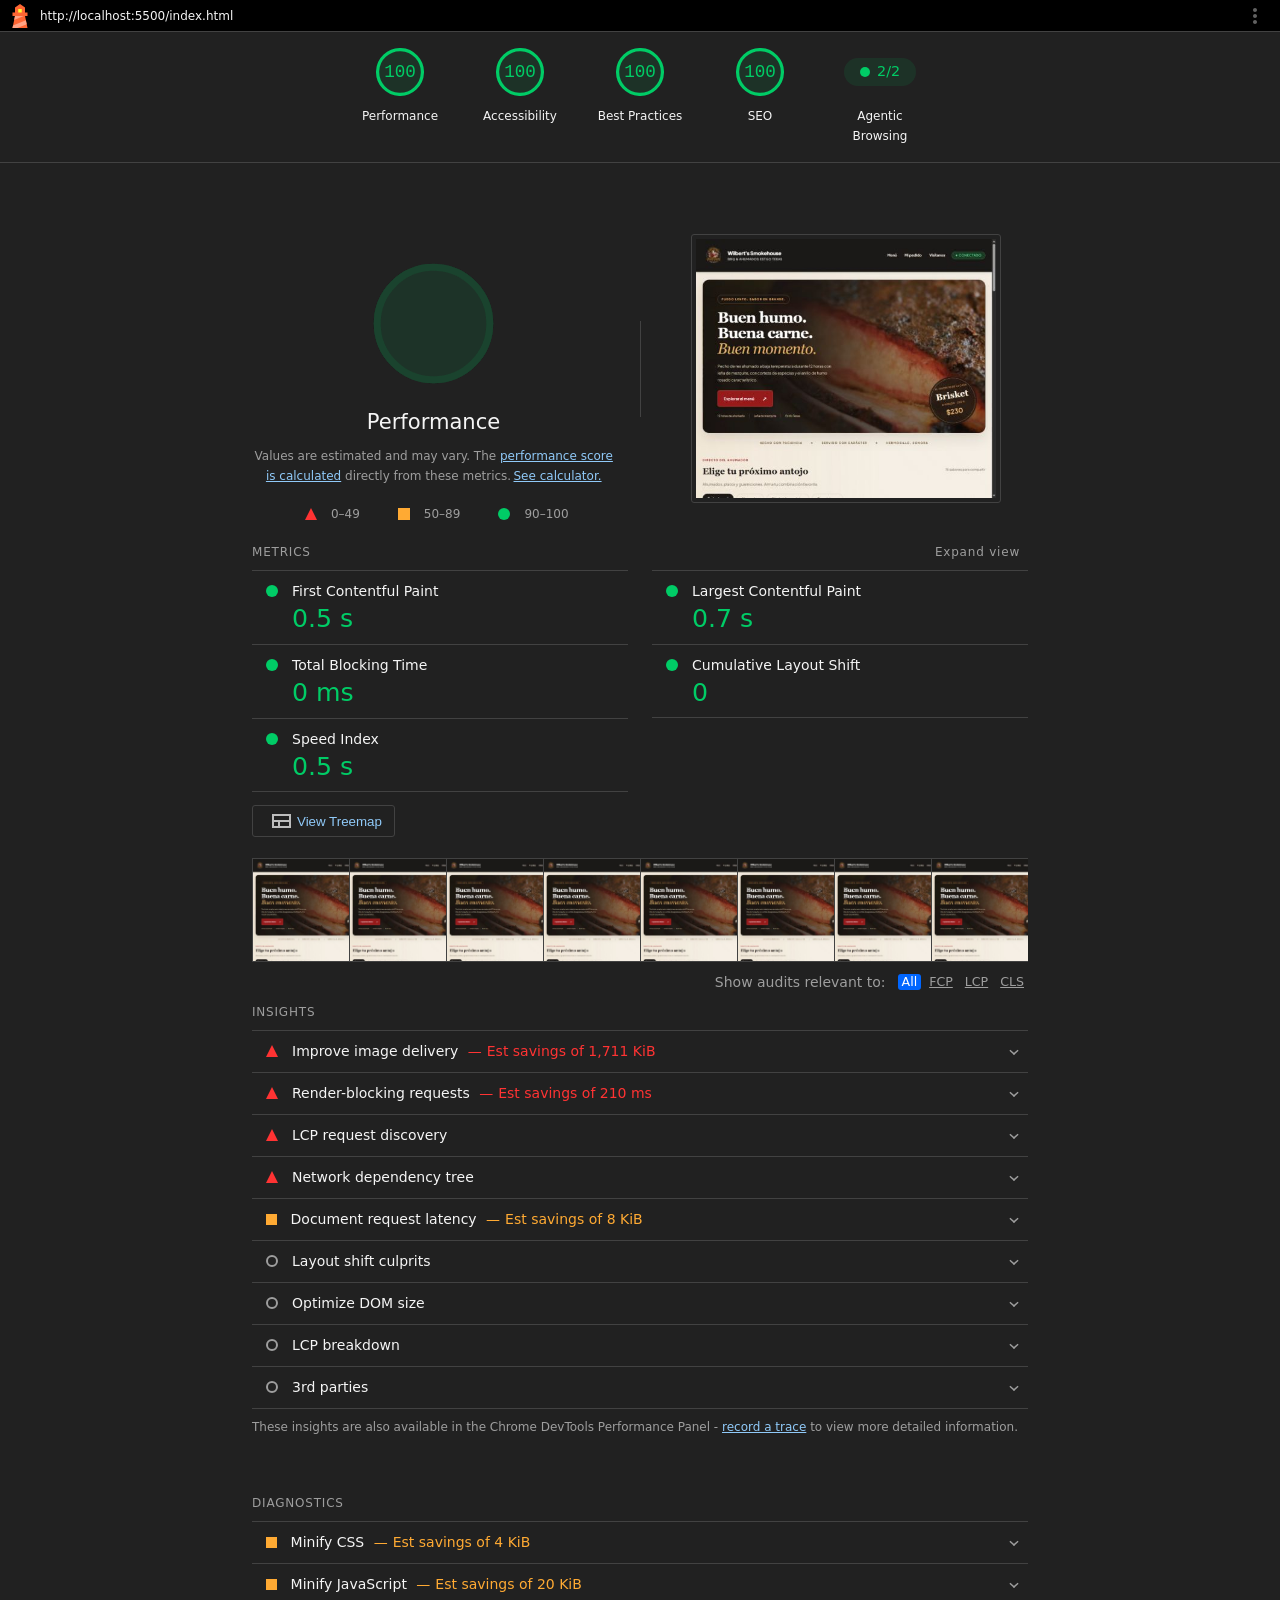
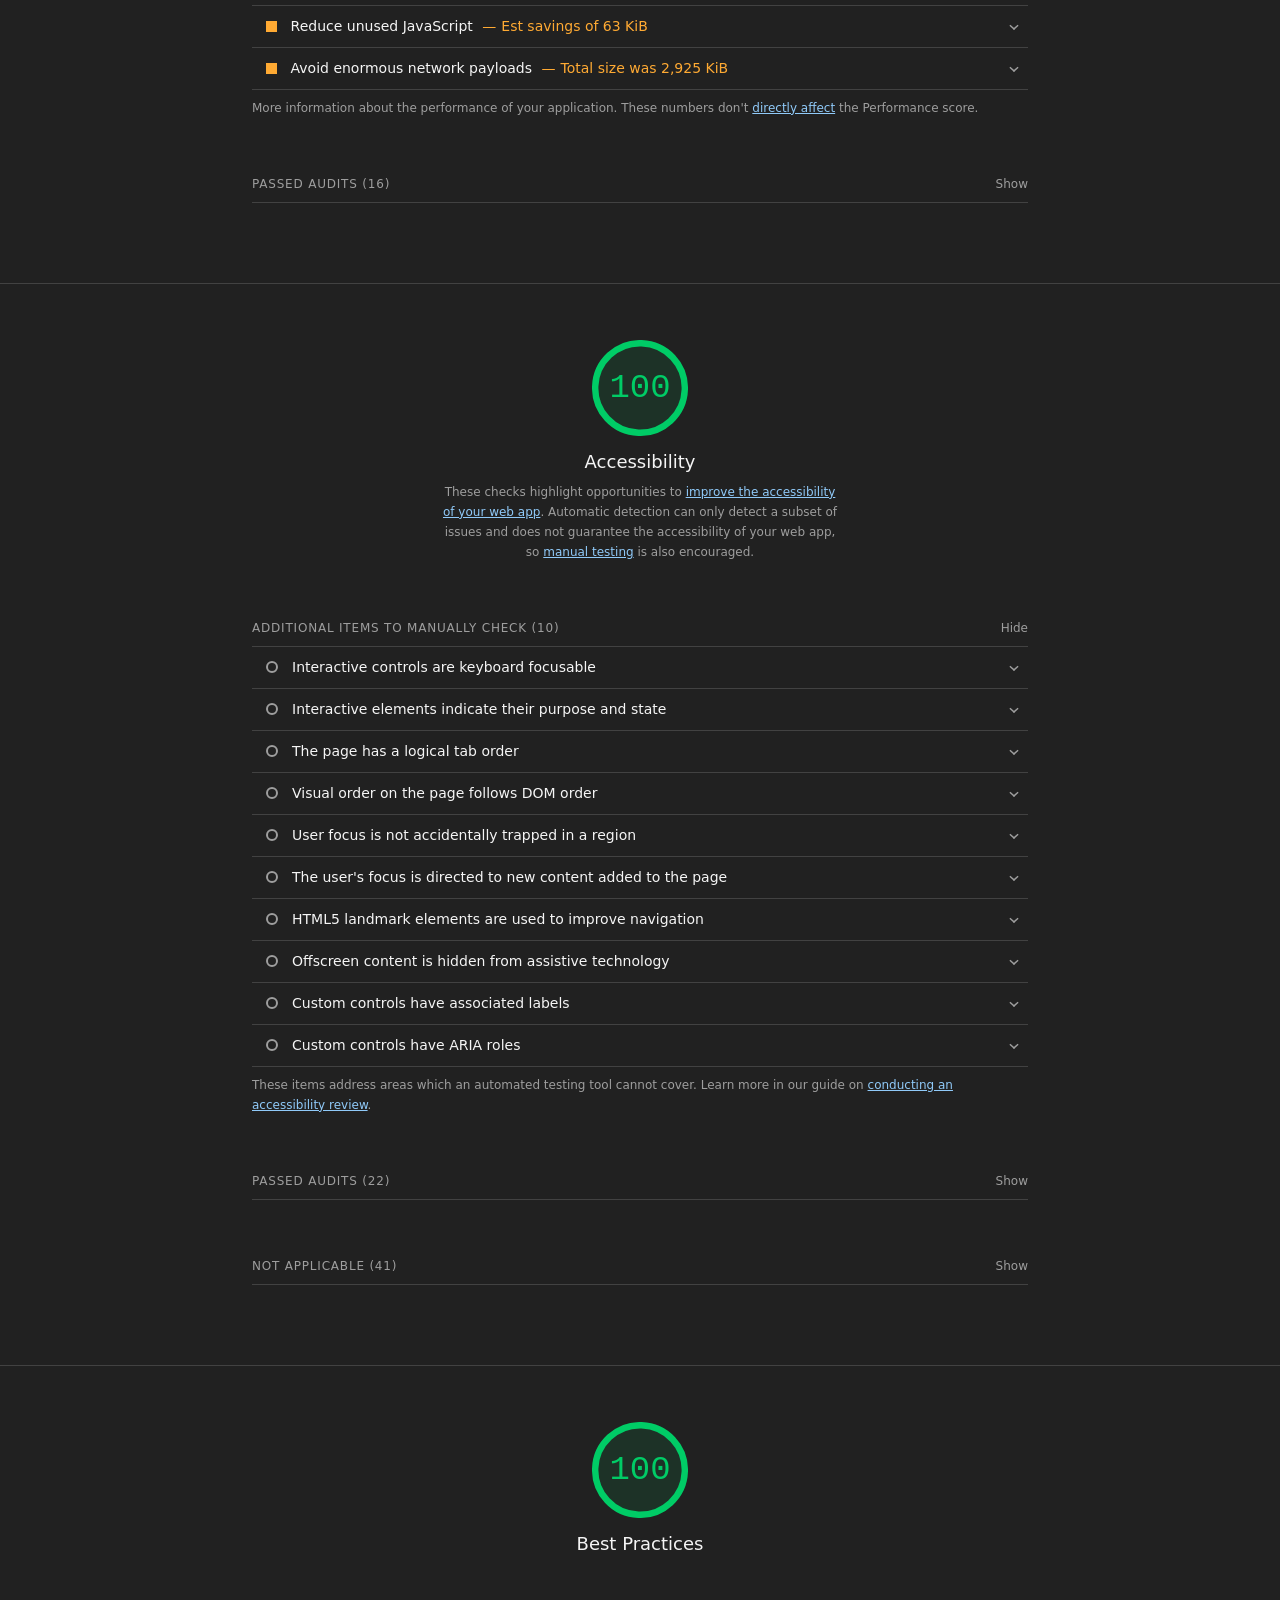
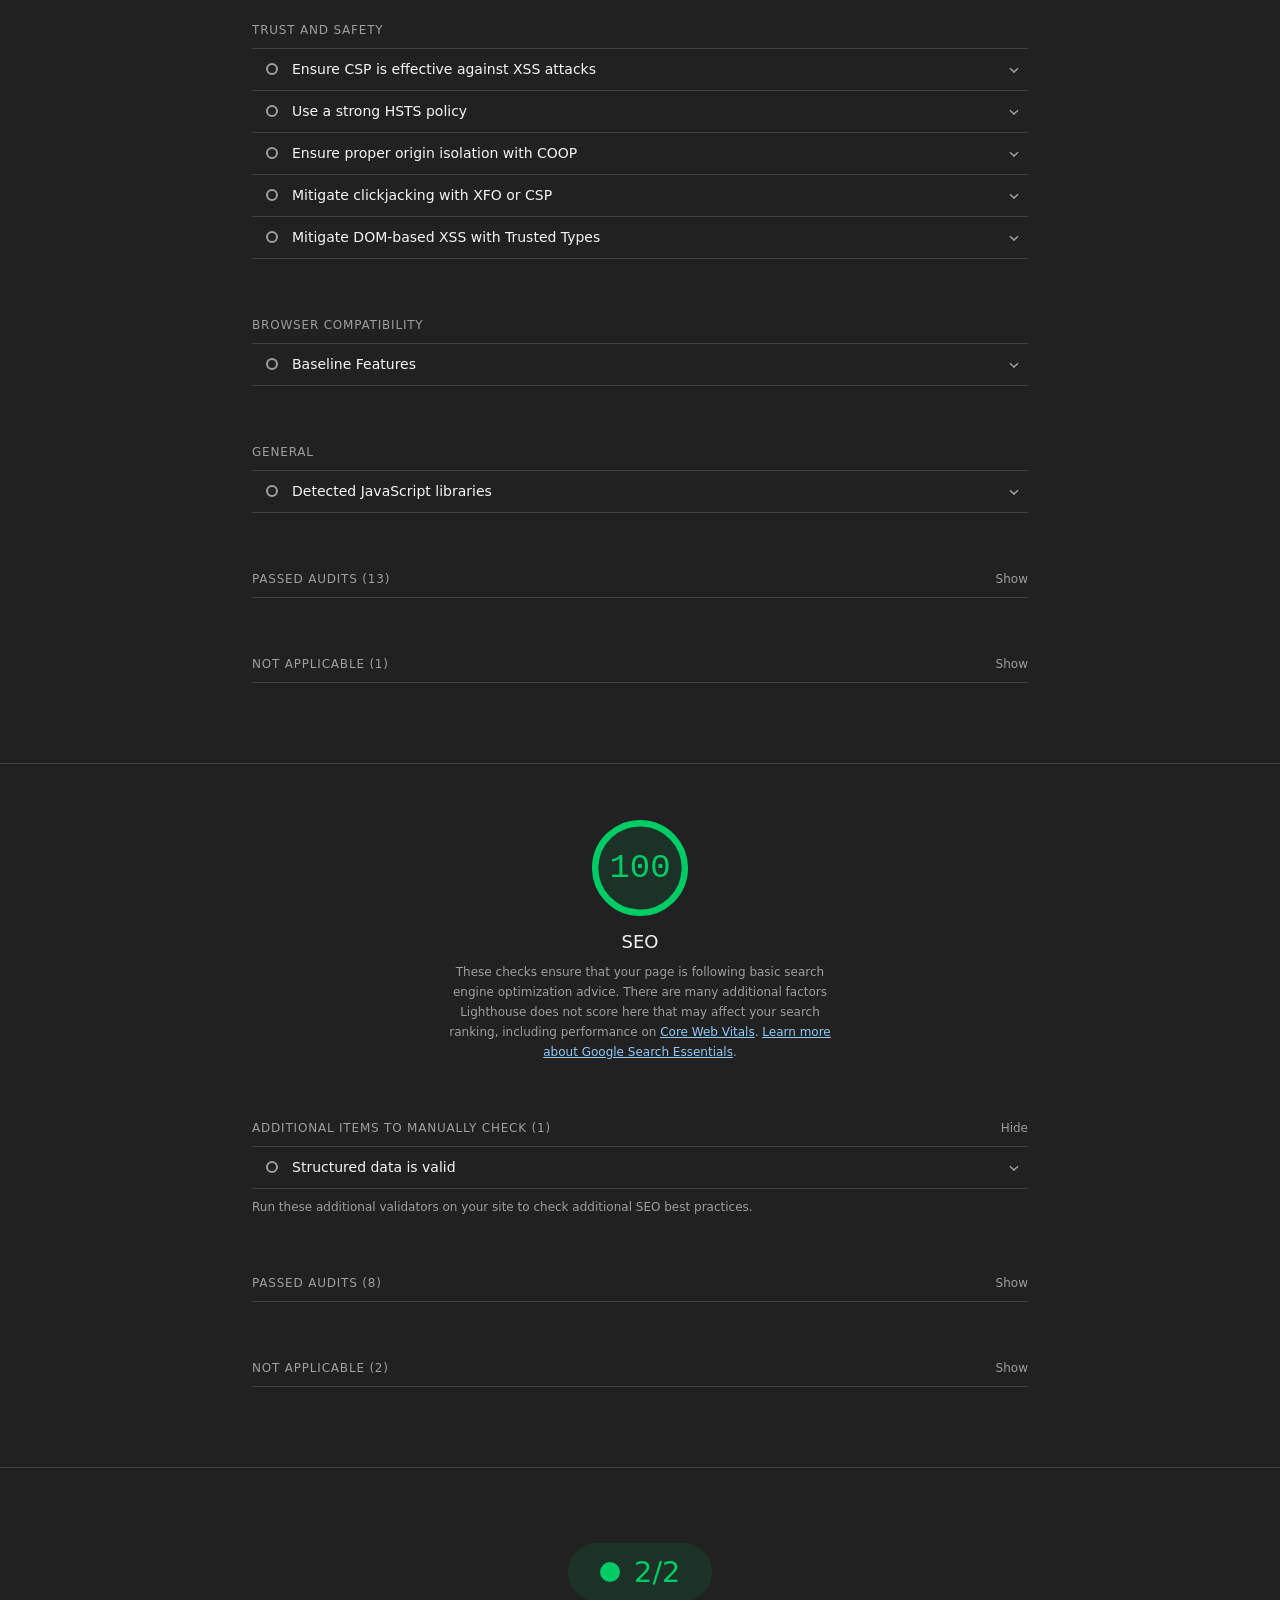
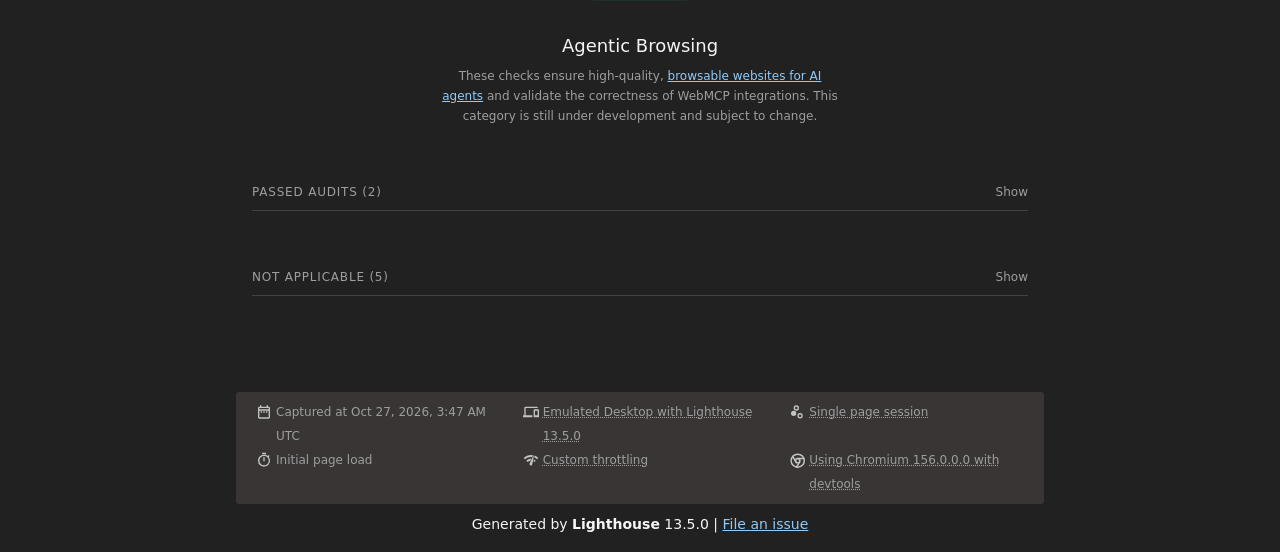
==== docs/lighthouse-escritorio.html @ 5c161b7d "Avance 4: Ajuste de ubicación de la sucursal y añadi reportes Lighthouse de escritorio y móvil - RUB" ====
<!--
@license
Copyright 2018 Google LLC
SPDX-License-Identifier: Apache-2.0
-->
<!doctype html>
<html lang="en">
<head>
  <meta charset="utf-8">
  <meta name="viewport" content="width=device-width, initial-scale=1, minimum-scale=1">
  <link rel="icon" href='data:image/svg+xml;utf8,<svg fill="none" xmlns="http://www.w3.org/2000/svg" viewBox="0 0 48 48"><path d="m14 7 10-7 10 7v10h5v7h-5l5 24H9l5-24H9v-7h5V7Z" fill="%23F63"/><path d="M31.561 24H14l-1.689 8.105L31.561 24ZM18.983 48H9l1.022-4.907L35.723 32.27l1.663 7.98L18.983 48Z" fill="%23FFA385"/><path fill="%23FF3" d="M20.5 10h7v7h-7z"/></svg>'>
  <title>Lighthouse Report</title>
  <style>body {margin: 0}</style>
</head>
<body>
  <noscript>Lighthouse report requires JavaScript. Please enable.</noscript>

  <div id="lh-log"></div>

  <script>window.__LIGHTHOUSE_JSON__ = {"lighthouseVersion":"13.5.0","requestedUrl":"http://localhost:5500/index.html","mainDocumentUrl":"http://localhost:5500/index.html","finalDisplayedUrl":"http://localhost:5500/index.html","finalUrl":"http://localhost:5500/index.html","fetchTime":"2026-10-27T03:47:46.598Z","gatherMode":"navigation","runWarnings":[],"userAgent":"Mozilla/5.0 (Windows NT 10.0; Win64; x64) AppleWebKit/537.36 (KHTML, like Gecko) Chrome/156.0.0.0 Safari/537.36 Edg/156.0.0.0","environment":{"networkUserAgent":"Mozilla/5.0 (Macintosh; Intel Mac OS X 10_15_7) AppleWebKit/537.36 (KHTML, like Gecko) Chrome/156.0.0.0 Safari/537.36","hostUserAgent":"Mozilla/5.0 (Windows NT 10.0; Win64; x64) AppleWebKit/537.36 (KHTML, like Gecko) Chrome/156.0.0.0 Safari/537.36 Edg/156.0.0.0","benchmarkIndex":2258,"credits":{"axe-core":"4.13.0"}},"audits":{"is-on-https":{"id":"is-on-https","title":"Uses HTTPS","description":"All sites should be protected with HTTPS, even ones that don't handle sensitive data. This includes avoiding [mixed content](https://developers.google.com/web/fundamentals/security/prevent-mixed-content/what-is-mixed-content), where some resources are loaded over HTTP despite the initial request being served over HTTPS. HTTPS prevents intruders from tampering with or passively listening in on the communications between your app and your users, and is a prerequisite for HTTP/2 and many new web platform APIs. [Learn more about HTTPS](https://developer.chrome.com/docs/lighthouse/pwa/is-on-https/).","score":1,"scoreDisplayMode":"binary","details":{"type":"table","headings":[{"key":"url","valueType":"url","label":"Insecure URL"},{"key":"resolution","valueType":"text","label":"Request Resolution"}],"items":[]}},"redirects-http":{"id":"redirects-http","title":"Redirects HTTP traffic to HTTPS","description":"Make sure that you redirect all HTTP traffic to HTTPS in order to enable secure web features for all your users. [Learn more](https://developer.chrome.com/docs/lighthouse/pwa/redirects-http/).","score":null,"scoreDisplayMode":"notApplicable"},"first-contentful-paint":{"id":"first-contentful-paint","title":"First Contentful Paint","description":"First Contentful Paint marks the time at which the first text or image is painted. [Learn more about the First Contentful Paint metric](https://developer.chrome.com/docs/lighthouse/performance/first-contentful-paint/).","score":1,"scoreDisplayMode":"numeric","numericValue":475.81520000000006,"numericUnit":"millisecond","displayValue":"0.5 s","scoringOptions":{"p10":934,"median":1600}},"largest-contentful-paint":{"id":"largest-contentful-paint","title":"Largest Contentful Paint","description":"Largest Contentful Paint marks the time at which the largest text or image is painted. [Learn more about the Largest Contentful Paint metric](https://developer.chrome.com/docs/lighthouse/performance/lighthouse-largest-contentful-paint/)","score":0.98,"scoreDisplayMode":"numeric","numericValue":743.514,"numericUnit":"millisecond","displayValue":"0.7 s","scoringOptions":{"p10":1200,"median":2400}},"speed-index":{"id":"speed-index","title":"Speed Index","description":"Speed Index shows how quickly the contents of a page are visibly populated. [Learn more about the Speed Index metric](https://developer.chrome.com/docs/lighthouse/performance/speed-index/).","score":1,"scoreDisplayMode":"numeric","numericValue":475.81520000000006,"numericUnit":"millisecond","displayValue":"0.5 s","scoringOptions":{"p10":1311,"median":2300}},"screenshot-thumbnails":{"id":"screenshot-thumbnails","title":"Screenshot Thumbnails","description":"This is what the load of your site looked like.","score":1,"scoreDisplayMode":"informative","details":{"type":"filmstrip","scale":3000,"items":[{"timing":375,"timestamp":763097796264,"data":"[data-uri]"},{"timing":750,"timestamp":763098171264,"data":"[data-uri]"},{"timing":1125,"timestamp":763098546264,"data":"[data-uri]"},{"timing":1500,"timestamp":763098921264,"data":"[data-uri]"},{"timing":1875,"timestamp":763099296264,"data":"[data-uri]"},{"timing":2250,"timestamp":763099671264,"data":"[data-uri]"},{"timing":2625,"timestamp":763100046264,"data":"[data-uri]"},{"timing":3000,"timestamp":763100421264,"data":"[data-uri]"}]}},"final-screenshot":{"id":"final-screenshot","title":"Final Screenshot","description":"The last screenshot captured of the pageload.","score":1,"scoreDisplayMode":"informative","details":{"type":"screenshot","timing":370,"timestamp":763097791622,"data":"[data-uri]"}},"total-blocking-time":{"id":"total-blocking-time","title":"Total Blocking Time","description":"Sum of all time periods between FCP and Time to Interactive, when task length exceeded 50ms, expressed in milliseconds. [Learn more about the Total Blocking Time metric](https://developer.chrome.com/docs/lighthouse/performance/lighthouse-total-blocking-time/).","score":1,"scoreDisplayMode":"numeric","numericValue":0,"numericUnit":"millisecond","displayValue":"0 ms","scoringOptions":{"p10":150,"median":350}},"max-potential-fid":{"id":"max-potential-fid","title":"Max Potential First Input Delay","description":"The maximum potential First Input Delay that your users could experience is the duration of the longest task. [Learn more about the Maximum Potential First Input Delay metric](https://developer.chrome.com/docs/lighthouse/performance/lighthouse-max-potential-fid/).","score":1,"scoreDisplayMode":"numeric","numericValue":16,"numericUnit":"millisecond","displayValue":"20 ms"},"cumulative-layout-shift":{"id":"cumulative-layout-shift","title":"Cumulative Layout Shift","description":"Cumulative Layout Shift measures the movement of visible elements within the viewport. [Learn more about the Cumulative Layout Shift metric](https://web.dev/articles/cls).","score":1,"scoreDisplayMode":"numeric","numericValue":0.0003156552996466965,"numericUnit":"unitless","displayValue":"0","scoringOptions":{"p10":0.1,"median":0.25},"details":{"type":"debugdata","items":[{"cumulativeLayoutShiftMainFrame":0.0003156552996466965,"newEngineResult":{"cumulativeLayoutShift":0.0003156552996466965,"cumulativeLayoutShiftMainFrame":0.0003156552996466965},"newEngineResultDiffered":false}]}},"errors-in-console":{"id":"errors-in-console","title":"No browser errors logged to the console","description":"Errors logged to the console indicate unresolved problems. They can come from network request failures and other browser concerns. [Learn more about this errors in console diagnostic audit](https://developer.chrome.com/docs/lighthouse/best-practices/errors-in-console/)","score":1,"scoreDisplayMode":"binary","details":{"type":"table","headings":[{"key":"sourceLocation","valueType":"source-location","label":"Source"},{"key":"description","valueType":"code","label":"Description"}],"items":[]}},"server-response-time":{"id":"server-response-time","title":"Initial server response time was short","description":"Keep the server response time for the main document short because all other requests depend on it. [Learn more about the Time to First Byte metric](https://developer.chrome.com/docs/lighthouse/performance/time-to-first-byte/).","score":1,"scoreDisplayMode":"metricSavings","numericValue":2,"numericUnit":"millisecond","displayValue":"Root document took 0 ms","metricSavings":{"FCP":0,"LCP":0},"details":{"type":"opportunity","headings":[{"key":"url","valueType":"url","label":"URL"},{"key":"responseTime","valueType":"timespanMs","label":"Time Spent"}],"items":[{"url":"http://localhost:5500/index.html","responseTime":2}],"overallSavingsMs":0},"guidanceLevel":1},"interactive":{"id":"interactive","title":"Time to Interactive","description":"Time to Interactive is the amount of time it takes for the page to become fully interactive. [Learn more about the Time to Interactive metric](https://developer.chrome.com/docs/lighthouse/performance/interactive/).","score":1,"scoreDisplayMode":"numeric","numericValue":743.514,"numericUnit":"millisecond","displayValue":"0.7 s"},"user-timings":{"id":"user-timings","title":"User Timing marks and measures","description":"Consider instrumenting your app with the User Timing API to measure your app's real-world performance during key user experiences. [Learn more about User Timing marks](https://developer.chrome.com/docs/lighthouse/performance/user-timings/).","score":null,"scoreDisplayMode":"notApplicable","details":{"type":"table","headings":[{"key":"name","valueType":"text","label":"Name"},{"key":"timingType","valueType":"text","label":"Type"},{"key":"startTime","valueType":"ms","granularity":0.01,"label":"Start Time"},{"key":"duration","valueType":"ms","granularity":0.01,"label":"Duration"}],"items":[]},"guidanceLevel":2},"redirects":{"id":"redirects","title":"Avoid multiple page redirects","description":"Redirects introduce additional delays before the page can be loaded. [Learn how to avoid page redirects](https://developer.chrome.com/docs/lighthouse/performance/redirects/).","score":1,"scoreDisplayMode":"metricSavings","numericValue":0,"numericUnit":"millisecond","displayValue":"","metricSavings":{"LCP":0,"FCP":0},"details":{"type":"opportunity","headings":[],"items":[],"overallSavingsMs":0},"guidanceLevel":2},"image-aspect-ratio":{"id":"image-aspect-ratio","title":"Displays images with correct aspect ratio","description":"Image display dimensions should match natural aspect ratio. [Learn more about image aspect ratio](https://developer.chrome.com/docs/lighthouse/best-practices/image-aspect-ratio/).","score":1,"scoreDisplayMode":"binary","details":{"type":"table","headings":[{"key":"node","valueType":"node","label":""},{"key":"url","valueType":"url","label":"URL"},{"key":"displayedAspectRatio","valueType":"text","label":"Aspect Ratio (Displayed)"},{"key":"actualAspectRatio","valueType":"text","label":"Aspect Ratio (Actual)"}],"items":[]}},"image-size-responsive":{"id":"image-size-responsive","title":"Serves images with appropriate resolution","description":"Image natural dimensions should be proportional to the display size and the pixel ratio to maximize image clarity. [Learn how to provide responsive images](https://web.dev/articles/serve-responsive-images).","score":1,"scoreDisplayMode":"binary","details":{"type":"table","headings":[{"key":"node","valueType":"node","label":""},{"key":"url","valueType":"url","label":"URL"},{"key":"displayedSize","valueType":"text","label":"Displayed size"},{"key":"actualSize","valueType":"text","label":"Actual size"},{"key":"expectedSize","valueType":"text","label":"Expected size"}],"items":[]}},"deprecations":{"id":"deprecations","title":"Avoids deprecated APIs","description":"Deprecated APIs will eventually be removed from the browser. [Learn more about deprecated APIs](https://developer.chrome.com/docs/lighthouse/best-practices/deprecations/).","score":1,"scoreDisplayMode":"binary","details":{"type":"table","headings":[{"key":"value","valueType":"text","label":"Deprecation / Warning"},{"key":"source","valueType":"source-location","label":"Source"}],"items":[]}},"third-party-cookies":{"id":"third-party-cookies","title":"Avoids third-party cookies","description":"Third-party cookies may be blocked in some contexts. [Learn more about preparing for third-party cookie restrictions](https://privacysandbox.google.com/cookies/prepare/overview).","score":1,"scoreDisplayMode":"binary","details":{"type":"table","headings":[{"key":"name","valueType":"text","label":"Name"},{"key":"url","valueType":"url","label":"URL"}],"items":[]}},"mainthread-work-breakdown":{"id":"mainthread-work-breakdown","title":"Minimizes main-thread work","description":"Consider reducing the time spent parsing, compiling and executing JS. You may find delivering smaller JS payloads helps with this. [Learn how to minimize main-thread work](https://developer.chrome.com/docs/lighthouse/performance/mainthread-work-breakdown/)","score":1,"scoreDisplayMode":"metricSavings","numericValue":382.06800000000004,"numericUnit":"millisecond","displayValue":"0.4 s","metricSavings":{"TBT":0},"details":{"type":"table","headings":[{"key":"groupLabel","valueType":"text","label":"Category"},{"key":"duration","valueType":"ms","granularity":1,"label":"Time Spent"}],"items":[{"group":"other","groupLabel":"Other","duration":147.46999999999997},{"group":"styleLayout","groupLabel":"Style & Layout","duration":142.195},{"group":"scriptEvaluation","groupLabel":"Script Evaluation","duration":42.87400000000011},{"group":"scriptParseCompile","groupLabel":"Script Parsing & Compilation","duration":30.25699999999999},{"group":"parseHTML","groupLabel":"Parse HTML & CSS","duration":10.410999999999992},{"group":"paintCompositeRender","groupLabel":"Rendering","duration":8.861}],"sortedBy":["duration"]},"guidanceLevel":1},"bootup-time":{"id":"bootup-time","title":"JavaScript execution time","description":"Consider reducing the time spent parsing, compiling, and executing JS. You may find delivering smaller JS payloads helps with this. [Learn how to reduce Javascript execution time](https://developer.chrome.com/docs/lighthouse/performance/bootup-time/).","score":1,"scoreDisplayMode":"metricSavings","numericValue":51.36399999999998,"numericUnit":"millisecond","displayValue":"0.1 s","metricSavings":{"TBT":0},"details":{"type":"table","headings":[{"key":"url","valueType":"url","label":"URL"},{"key":"total","granularity":1,"valueType":"ms","label":"Total CPU Time"},{"key":"scripting","granularity":1,"valueType":"ms","label":"Script Evaluation"},{"key":"scriptParseCompile","granularity":1,"valueType":"ms","label":"Script Parse"}],"items":[{"url":"http://localhost:5500/index.html","total":246.75999999999996,"scripting":20.917999999999996,"scriptParseCompile":26.63499999999999},{"url":"Unattributable","total":108.70699999999992,"scripting":3.810999999999998,"scriptParseCompile":0}],"summary":{"wastedMs":51.36399999999998},"sortedBy":["total"]},"guidanceLevel":1},"diagnostics":{"id":"diagnostics","title":"Diagnostics","description":"Collection of useful page vitals.","score":1,"scoreDisplayMode":"informative","details":{"type":"debugdata","items":[{"numRequests":31,"numScripts":6,"numStylesheets":3,"numFonts":1,"numTasks":930,"numTasksOver10ms":9,"numTasksOver25ms":4,"numTasksOver50ms":1,"numTasksOver100ms":0,"numTasksOver500ms":0,"rtt":0,"throughput":190304812.3444073,"maxRtt":1.3231,"maxServerLatency":107.49740000000001,"totalByteWeight":2995707,"totalTaskTime":382.0679999999992,"mainDocumentTransferSize":11976}]}},"network-requests":{"id":"network-requests","title":"Network Requests","description":"Lists the network requests that were made during page load.","score":1,"scoreDisplayMode":"informative","details":{"type":"table","headings":[{"key":"url","valueType":"url","label":"URL"},{"key":"protocol","valueType":"text","label":"Protocol"},{"key":"networkRequestTime","valueType":"ms","granularity":1,"label":"Network Request Time"},{"key":"networkEndTime","valueType":"ms","granularity":1,"label":"Network End Time"},{"key":"transferSize","valueType":"bytes","displayUnit":"kb","granularity":1,"label":"Transfer Size"},{"key":"resourceSize","valueType":"bytes","displayUnit":"kb","granularity":1,"label":"Resource Size"},{"key":"statusCode","valueType":"text","label":"Status Code"},{"key":"mimeType","valueType":"text","label":"MIME Type"},{"key":"resourceType","valueType":"text","label":"Resource Type"}],"items":[{"url":"http://localhost:5500/index.html","sessionTargetType":"page","protocol":"http/1.1","cache":"none","rendererStartTime":0,"networkRequestTime":1.8459999561309814,"networkEndTime":9.603000044822693,"finished":true,"transferSize":11976,"resourceSize":11680,"statusCode":200,"mimeType":"text/html","resourceType":"Document","priority":"VeryHigh","experimentalFromMainFrame":true,"entity":"localhost"},{"url":"https://fonts.googleapis.com/css2?family=Plus+Jakarta+Sans:wght@400;500;600;700;800&display=swap","sessionTargetType":"page","protocol":"h2","cache":"none","rendererStartTime":19.592999935150146,"networkRequestTime":44.50600004196167,"networkEndTime":168.01499998569489,"finished":true,"transferSize":765,"resourceSize":8460,"statusCode":200,"mimeType":"text/css","resourceType":"Stylesheet","priority":"VeryHigh","experimentalFromMainFrame":true,"entity":"Google Fonts"},{"url":"http://localhost:5500/css/estilos.css","sessionTargetType":"page","protocol":"http/1.1","cache":"none","rendererStartTime":19.884999990463257,"networkRequestTime":38.39200007915497,"networkEndTime":59.5200001001358,"finished":true,"transferSize":20074,"resourceSize":19779,"statusCode":200,"mimeType":"text/css","resourceType":"Stylesheet","priority":"VeryHigh","experimentalFromMainFrame":true,"entity":"localhost"},{"url":"https://cdnjs.cloudflare.com/ajax/libs/leaflet/1.9.4/leaflet.min.css","sessionTargetType":"page","protocol":"h2","cache":"none","rendererStartTime":20.009999990463257,"networkRequestTime":44.712000012397766,"networkEndTime":112.81700003147125,"finished":true,"transferSize":2566,"resourceSize":10879,"statusCode":200,"mimeType":"text/css","resourceType":"Stylesheet","priority":"VeryHigh","experimentalFromMainFrame":true,"entity":"Cloudflare CDN"},{"url":"http://localhost:5500/icons/icon-512.png","sessionTargetType":"page","protocol":"http/1.1","cache":"none","rendererStartTime":20.078999996185303,"networkRequestTime":76.67000007629395,"networkEndTime":113.6949999332428,"finished":true,"transferSize":289517,"resourceSize":289234,"statusCode":200,"mimeType":"image/png","resourceType":"Image","priority":"High","experimentalFromMainFrame":true,"entity":"localhost"},{"url":"http://localhost:5500/js/carrito.js","sessionTargetType":"page","protocol":"http/1.1","cache":"none","rendererStartTime":20.1599999666214,"networkRequestTime":44.07299995422363,"networkEndTime":61.6470000743866,"finished":true,"transferSize":5765,"resourceSize":5457,"statusCode":200,"mimeType":"application/javascript","resourceType":"Script","priority":"Medium","experimentalFromMainFrame":true,"entity":"localhost"},{"url":"http://localhost:5500/js/csr.js","sessionTargetType":"page","protocol":"http/1.1","cache":"none","rendererStartTime":20.271000027656555,"networkRequestTime":44.25399994850159,"networkEndTime":61.89900004863739,"finished":true,"transferSize":3361,"resourceSize":3054,"statusCode":200,"mimeType":"application/javascript","resourceType":"Script","priority":"Medium","experimentalFromMainFrame":true,"entity":"localhost"},{"url":"http://localhost:5500/js/notificaciones.js","sessionTargetType":"page","protocol":"http/1.1","cache":"none","rendererStartTime":20.42299997806549,"networkRequestTime":72.92200005054474,"networkEndTime":90.57100009918213,"finished":true,"transferSize":4675,"resourceSize":4367,"statusCode":200,"mimeType":"application/javascript","resourceType":"Script","priority":"Medium","experimentalFromMainFrame":true,"entity":"localhost"},{"url":"https://cdnjs.cloudflare.com/ajax/libs/leaflet/1.9.4/leaflet.min.js","sessionTargetType":"page","protocol":"h2","cache":"none","rendererStartTime":20.5,"networkRequestTime":74.81099998950958,"networkEndTime":164.29999995231628,"finished":true,"transferSize":37184,"resourceSize":147171,"statusCode":200,"mimeType":"application/javascript","resourceType":"Script","priority":"Medium","experimentalFromMainFrame":true,"entity":"Cloudflare CDN"},{"url":"http://localhost:5500/js/geolocalizacion.js","sessionTargetType":"page","protocol":"http/1.1","cache":"none","rendererStartTime":20.55900001525879,"networkRequestTime":75.83599996566772,"networkEndTime":91.88700008392334,"finished":true,"transferSize":6733,"resourceSize":6425,"statusCode":200,"mimeType":"application/javascript","resourceType":"Script","priority":"Medium","experimentalFromMainFrame":true,"entity":"localhost"},{"url":"http://localhost:5500/js/app.js","sessionTargetType":"page","protocol":"http/1.1","cache":"none","rendererStartTime":20.618000030517578,"networkRequestTime":76.36900007724762,"networkEndTime":91.60800004005432,"finished":true,"transferSize":1022,"resourceSize":716,"statusCode":200,"mimeType":"application/javascript","resourceType":"Script","priority":"Medium","experimentalFromMainFrame":true,"entity":"localhost"},{"url":"http://localhost:5500/manifest.json","sessionTargetType":"page","protocol":"http/1.1","cache":"none","rendererStartTime":79.41600000858307,"networkRequestTime":82.68300008773804,"networkEndTime":111.78700006008148,"finished":true,"transferSize":1155,"resourceSize":855,"statusCode":200,"mimeType":"application/json","resourceType":"Manifest","priority":"Medium","experimentalFromMainFrame":true,"entity":"localhost"},{"url":"http://localhost:5500/img/brisket-250-g.jpg","sessionTargetType":"page","protocol":"http/1.1","cache":"none","rendererStartTime":83.5789999961853,"networkRequestTime":90.43599998950958,"networkEndTime":119.45000004768372,"finished":true,"transferSize":51654,"resourceSize":51372,"statusCode":200,"mimeType":"image/jpeg","resourceType":"Image","priority":"High","experimentalFromMainFrame":true,"entity":"localhost"},{"url":"https://fonts.gstatic.com/s/plusjakartasans/v12/LDIoaomQNQcsA88c7O9yZ4KMCoOg4Ko20yygg_vb.woff2","sessionTargetType":"page","protocol":"h3","cache":"none","rendererStartTime":183.57100009918213,"networkRequestTime":200.01900005340576,"networkEndTime":274.95100009441376,"finished":true,"transferSize":27301,"resourceSize":27272,"statusCode":200,"mimeType":"font/woff2","resourceType":"Font","priority":"VeryHigh","experimentalFromMainFrame":true,"entity":"Google Fonts"},{"url":"http://localhost:5500/catalogo.json","sessionTargetType":"page","protocol":"http/1.1","cache":"none","rendererStartTime":216.6210000514984,"networkRequestTime":217.77899992465973,"networkEndTime":222.17200005054474,"finished":true,"transferSize":2248,"resourceSize":1947,"statusCode":200,"mimeType":"application/json","resourceType":"Fetch","priority":"High","experimentalFromMainFrame":true,"entity":"localhost"},{"url":"http://localhost:5500/img/costillas-de-cerdo-rack.jpg","sessionTargetType":"page","protocol":"http/1.1","cache":"none","rendererStartTime":253.07600009441376,"networkRequestTime":253.99399995803833,"networkEndTime":268.81700003147125,"finished":true,"transferSize":185273,"resourceSize":184989,"statusCode":200,"mimeType":"image/jpeg","resourceType":"Image","priority":"Low","experimentalFromMainFrame":true,"entity":"localhost"},{"url":"http://localhost:5500/img/pulled-pork-250-g.jpg","sessionTargetType":"page","protocol":"http/1.1","cache":"none","rendererStartTime":253.27899992465973,"networkRequestTime":254.40200006961823,"networkEndTime":275.1640000343323,"finished":true,"transferSize":77713,"resourceSize":77430,"statusCode":200,"mimeType":"image/jpeg","resourceType":"Image","priority":"Low","experimentalFromMainFrame":true,"entity":"localhost"},{"url":"http://localhost:5500/img/salchicha-ahumada.jpg","sessionTargetType":"page","protocol":"http/1.1","cache":"none","rendererStartTime":253.47000002861023,"networkRequestTime":254.77600002288818,"networkEndTime":279.21600008010864,"finished":true,"transferSize":90291,"resourceSize":90008,"statusCode":200,"mimeType":"image/jpeg","resourceType":"Image","priority":"Low","experimentalFromMainFrame":true,"entity":"localhost"},{"url":"http://localhost:5500/img/pollo-ahumado.jpg","sessionTargetType":"page","protocol":"http/1.1","cache":"none","rendererStartTime":253.6560000181198,"networkRequestTime":255.17499995231628,"networkEndTime":283.10000002384186,"finished":true,"transferSize":100720,"resourceSize":100436,"statusCode":200,"mimeType":"image/jpeg","resourceType":"Image","priority":"Low","experimentalFromMainFrame":true,"entity":"localhost"},{"url":"http://localhost:5500/img/sandwich-de-brisket.jpg","sessionTargetType":"page","protocol":"http/1.1","cache":"none","rendererStartTime":253.79900002479553,"networkRequestTime":255.55000007152557,"networkEndTime":284.96999990940094,"finished":true,"transferSize":138298,"resourceSize":138014,"statusCode":200,"mimeType":"image/jpeg","resourceType":"Image","priority":"Low","experimentalFromMainFrame":true,"entity":"localhost"},{"url":"http://localhost:5500/img/sandwich-de-pulled-pork.jpg","sessionTargetType":"page","protocol":"http/1.1","cache":"none","rendererStartTime":253.90399992465973,"networkRequestTime":255.8509999513626,"networkEndTime":283.53600001335144,"finished":true,"transferSize":77139,"resourceSize":76856,"statusCode":200,"mimeType":"image/jpeg","resourceType":"Image","priority":"Low","experimentalFromMainFrame":true,"entity":"localhost"},{"url":"http://localhost:5500/img/platon-para-2.jpg","sessionTargetType":"page","protocol":"http/1.1","cache":"none","rendererStartTime":253.9980000257492,"networkRequestTime":269.08700001239777,"networkEndTime":290.47100007534027,"finished":true,"transferSize":103194,"resourceSize":102910,"statusCode":200,"mimeType":"image/jpeg","resourceType":"Image","priority":"Low","experimentalFromMainFrame":true,"entity":"localhost"},{"url":"http://localhost:5500/img/tacos-de-brisket-3.jpg","sessionTargetType":"page","protocol":"http/1.1","cache":"none","rendererStartTime":254.09800004959106,"networkRequestTime":275.3240000009537,"networkEndTime":293.75100004673004,"finished":true,"transferSize":117763,"resourceSize":117479,"statusCode":200,"mimeType":"image/jpeg","resourceType":"Image","priority":"Low","experimentalFromMainFrame":true,"entity":"localhost"},{"url":"http://localhost:5500/img/papa-rellena-de-briske.jpg","sessionTargetType":"page","protocol":"http/1.1","cache":"none","rendererStartTime":254.19000005722046,"networkRequestTime":279.43499994277954,"networkEndTime":300.00600004196167,"finished":true,"transferSize":130519,"resourceSize":130235,"statusCode":200,"mimeType":"image/jpeg","resourceType":"Image","priority":"Low","experimentalFromMainFrame":true,"entity":"localhost"},{"url":"http://localhost:5500/img/mac-cheese.jpg","sessionTargetType":"page","protocol":"http/1.1","cache":"none","rendererStartTime":254.27799999713898,"networkRequestTime":283.72300004959106,"networkEndTime":303.0770000219345,"finished":true,"transferSize":93505,"resourceSize":93222,"statusCode":200,"mimeType":"image/jpeg","resourceType":"Image","priority":"Low","experimentalFromMainFrame":true,"entity":"localhost"},{"url":"http://localhost:5500/img/coleslaw.jpg","sessionTargetType":"page","protocol":"http/1.1","cache":"none","rendererStartTime":254.36899995803833,"networkRequestTime":283.9169999361038,"networkEndTime":303.347000002861,"finished":true,"transferSize":70064,"resourceSize":69781,"statusCode":200,"mimeType":"image/jpeg","resourceType":"Image","priority":"Low","experimentalFromMainFrame":true,"entity":"localhost"},{"url":"http://localhost:5500/img/frijoles-bbq.jpg","sessionTargetType":"page","protocol":"http/1.1","cache":"none","rendererStartTime":254.6119999885559,"networkRequestTime":285.1399999856949,"networkEndTime":307.4229999780655,"finished":true,"transferSize":227611,"resourceSize":227327,"statusCode":200,"mimeType":"image/jpeg","resourceType":"Image","priority":"Low","experimentalFromMainFrame":true,"entity":"localhost"},{"url":"http://localhost:5500/img/elote-asado.jpg","sessionTargetType":"page","protocol":"http/1.1","cache":"none","rendererStartTime":254.72700011730194,"networkRequestTime":290.90000009536743,"networkEndTime":307.66799998283386,"finished":true,"transferSize":150388,"resourceSize":150104,"statusCode":200,"mimeType":"image/jpeg","resourceType":"Image","priority":"Low","experimentalFromMainFrame":true,"entity":"localhost"},{"url":"http://localhost:5500/img/pan-de-maiz.jpg","sessionTargetType":"page","protocol":"http/1.1","cache":"none","rendererStartTime":254.86500000953674,"networkRequestTime":293.9229999780655,"networkEndTime":320.75800001621246,"finished":true,"transferSize":246170,"resourceSize":245886,"statusCode":200,"mimeType":"image/jpeg","resourceType":"Image","priority":"Low","experimentalFromMainFrame":true,"entity":"localhost"},{"url":"http://localhost:5500/icons/icon-512.png","sessionTargetType":"page","protocol":"http/1.1","cache":"none","rendererStartTime":332.472000002861,"networkRequestTime":334.1210000514984,"networkEndTime":342.1010000705719,"finished":true,"transferSize":244,"resourceSize":289234,"statusCode":200,"mimeType":"image/png","resourceType":"Other","priority":"High","experimentalFromMainFrame":true,"entity":"localhost"},{"url":"http://localhost:5500/icons/icon.svg","sessionTargetType":"page","protocol":"http/1.1","cache":"none","rendererStartTime":332.7979999780655,"networkRequestTime":335.86899995803833,"networkEndTime":357.9230000972748,"finished":true,"transferSize":720819,"resourceSize":720532,"statusCode":200,"mimeType":"image/svg+xml","resourceType":"Other","priority":"High","experimentalFromMainFrame":true,"entity":"localhost"}],"debugData":{"type":"debugdata","networkStartTimeTs":763097423607,"initiators":[{"type":"parser","url":"http://localhost:5500/index.html","lineNumber":18,"columnNumber":129},{"type":"parser","url":"http://localhost:5500/index.html","lineNumber":20,"columnNumber":48},{"type":"parser","url":"http://localhost:5500/index.html","lineNumber":24,"columnNumber":101},{"type":"parser","url":"http://localhost:5500/index.html","lineNumber":36,"columnNumber":113},{"type":"parser","url":"http://localhost:5500/index.html","lineNumber":152,"columnNumber":30},{"type":"parser","url":"http://localhost:5500/index.html","lineNumber":153,"columnNumber":26},{"type":"parser","url":"http://localhost:5500/index.html","lineNumber":154,"columnNumber":37},{"type":"parser","url":"http://localhost:5500/index.html","lineNumber":157,"columnNumber":84},{"type":"parser","url":"http://localhost:5500/index.html","lineNumber":158,"columnNumber":38},{"type":"parser","url":"http://localhost:5500/index.html","lineNumber":159,"columnNumber":26},{"type":"parser","url":"http://localhost:5500/index.html","lineNumber":152,"columnNumber":39},{"type":"parser","url":"http://localhost:5500/css/estilos.css"},{"type":"parser","url":"https://fonts.googleapis.com/css2?family=Plus+Jakarta+Sans:wght@400;500;600;700;800&display=swap"},{"type":"parser","url":"http://localhost:5500/index.html","lineNumber":211,"columnNumber":1},{"type":"parser","url":"http://localhost:5500/index.html","lineNumber":211,"columnNumber":1},{"type":"parser","url":"http://localhost:5500/index.html","lineNumber":211,"columnNumber":1},{"type":"parser","url":"http://localhost:5500/index.html","lineNumber":211,"columnNumber":1},{"type":"parser","url":"http://localhost:5500/index.html","lineNumber":211,"columnNumber":1},{"type":"parser","url":"http://localhost:5500/index.html","lineNumber":211,"columnNumber":1},{"type":"parser","url":"http://localhost:5500/index.html","lineNumber":211,"columnNumber":1},{"type":"parser","url":"http://localhost:5500/index.html","lineNumber":211,"columnNumber":1},{"type":"parser","url":"http://localhost:5500/index.html","lineNumber":211,"columnNumber":1},{"type":"parser","url":"http://localhost:5500/index.html","lineNumber":211,"columnNumber":1},{"type":"parser","url":"http://localhost:5500/index.html","lineNumber":211,"columnNumber":1},{"type":"parser","url":"http://localhost:5500/index.html","lineNumber":211,"columnNumber":1},{"type":"parser","url":"http://localhost:5500/index.html","lineNumber":211,"columnNumber":1},{"type":"parser","url":"http://localhost:5500/index.html","lineNumber":211,"columnNumber":1}]}}},"network-rtt":{"id":"network-rtt","title":"Network Round Trip Times","description":"Network round trip times (RTT) have a large impact on performance. If the RTT to an origin is high, it's an indication that servers closer to the user could improve performance. [Learn more about the Round Trip Time](https://hpbn.co/primer-on-latency-and-bandwidth/).","score":1,"scoreDisplayMode":"informative","numericValue":1.3231,"numericUnit":"millisecond","displayValue":"0 ms","details":{"type":"table","headings":[{"key":"origin","valueType":"text","label":"URL"},{"key":"rtt","valueType":"ms","granularity":1,"label":"Time Spent"}],"items":[{"origin":"https://cdnjs.cloudflare.com","rtt":1.3231},{"origin":"https://fonts.googleapis.com","rtt":1.1836},{"origin":"http://localhost:5500","rtt":1.1649999999999996},{"origin":"https://fonts.gstatic.com","rtt":0}],"sortedBy":["rtt"]}},"network-server-latency":{"id":"network-server-latency","title":"Server Backend Latencies","description":"Server latencies can impact web performance. If the server latency of an origin is high, it's an indication the server is overloaded or has poor backend performance. [Learn more about server response time](https://hpbn.co/primer-on-web-performance/#analyzing-the-resource-waterfall).","score":1,"scoreDisplayMode":"informative","numericValue":107.49740000000001,"numericUnit":"millisecond","displayValue":"110 ms","details":{"type":"table","headings":[{"key":"origin","valueType":"text","label":"URL"},{"key":"serverResponseTime","valueType":"ms","granularity":1,"label":"Time Spent"}],"items":[{"origin":"https://fonts.googleapis.com","serverResponseTime":107.49740000000001},{"origin":"https://fonts.gstatic.com","serverResponseTime":56.093999999999994},{"origin":"https://cdnjs.cloudflare.com","serverResponseTime":54.807900000000004},{"origin":"http://localhost:5500","serverResponseTime":2.436999999999999}],"sortedBy":["serverResponseTime"]}},"main-thread-tasks":{"id":"main-thread-tasks","title":"Tasks","description":"Lists the toplevel main thread tasks that executed during page load.","score":1,"scoreDisplayMode":"informative","details":{"type":"table","headings":[{"key":"startTime","valueType":"ms","granularity":1,"label":"Start Time"},{"key":"duration","valueType":"ms","granularity":1,"label":"End Time"}],"items":[{"duration":11.304,"startTime":18.429},{"duration":42.22,"startTime":30.358},{"duration":97.248,"startTime":84.302},{"duration":16.278,"startTime":184.647},{"duration":6.047,"startTime":207.665},{"duration":12.095,"startTime":218.295},{"duration":14.091,"startTime":244.155},{"duration":27.741,"startTime":287.831},{"duration":7.894,"startTime":321.748},{"duration":6.793,"startTime":345.043},{"duration":34.782,"startTime":360.703},{"duration":22.259,"startTime":1021.046}]}},"metrics":{"id":"metrics","title":"Metrics","description":"Collects all available metrics.","score":1,"scoreDisplayMode":"informative","numericValue":744,"numericUnit":"millisecond","details":{"type":"debugdata","items":[{"firstContentfulPaint":476,"largestContentfulPaint":744,"interactive":744,"speedIndex":476,"totalBlockingTime":0,"maxPotentialFID":16,"cumulativeLayoutShift":0.0003156552996466965,"cumulativeLayoutShiftMainFrame":0.0003156552996466965,"lcpLoadDelay":301,"lcpLoadDuration":396,"timeToFirstByte":122,"observedTimeOrigin":0,"observedTimeOriginTs":763097421264,"observedNavigationStart":0,"observedNavigationStartTs":763097421264,"observedFirstPaint":229,"observedFirstPaintTs":763097650105,"observedFirstContentfulPaint":229,"observedFirstContentfulPaintTs":763097650105,"observedFirstContentfulPaintAllFrames":229,"observedFirstContentfulPaintAllFramesTs":763097650105,"observedLargestContentfulPaint":229,"observedLargestContentfulPaintTs":763097650105,"observedLargestContentfulPaintAllFrames":229,"observedLargestContentfulPaintAllFramesTs":763097650105,"observedTraceEnd":2725,"observedTraceEndTs":763100145981,"observedLoad":289,"observedLoadTs":763097709953,"observedDomContentLoaded":238,"observedDomContentLoadedTs":763097659104,"observedCumulativeLayoutShift":0.0003156552996466965,"observedCumulativeLayoutShiftMainFrame":0.0003156552996466965,"observedFirstVisualChange":5,"observedFirstVisualChangeTs":763097426264,"observedLastVisualChange":370,"observedLastVisualChangeTs":763097791264,"observedSpeedIndex":252,"observedSpeedIndexTs":763097673553},{"lcpInvalidated":false}]}},"resource-summary":{"id":"resource-summary","title":"Resources Summary","description":"Aggregates all network requests and groups them by type","score":1,"scoreDisplayMode":"informative","details":{"type":"table","headings":[{"key":"label","valueType":"text","label":"Resource Type"},{"key":"requestCount","valueType":"numeric","label":"Requests"},{"key":"transferSize","valueType":"bytes","label":"Transfer Size"}],"items":[{"resourceType":"total","label":"Total","requestCount":31,"transferSize":2995707},{"resourceType":"image","label":"Image","requestCount":16,"transferSize":2149819},{"resourceType":"other","label":"Other","requestCount":4,"transferSize":724466},{"resourceType":"script","label":"Script","requestCount":6,"transferSize":58740},{"resourceType":"font","label":"Font","requestCount":1,"transferSize":27301},{"resourceType":"stylesheet","label":"Stylesheet","requestCount":3,"transferSize":23405},{"resourceType":"document","label":"Document","requestCount":1,"transferSize":11976},{"resourceType":"media","label":"Media","requestCount":0,"transferSize":0},{"resourceType":"third-party","label":"Third-party","requestCount":4,"transferSize":67816}]}},"layout-shifts":{"id":"layout-shifts","title":"Avoid large layout shifts","description":"These are the largest layout shifts observed on the page. Each table item represents a single layout shift, and shows the element that shifted the most. Below each item are possible root causes that led to the layout shift. Some of these layout shifts may not be included in the CLS metric value due to [windowing](https://web.dev/articles/cls#what_is_cls). [Learn how to improve CLS](https://web.dev/articles/optimize-cls)","score":1,"scoreDisplayMode":"informative","displayValue":"1 layout shift found","metricSavings":{"CLS":0},"details":{"type":"table","headings":[{"key":"node","valueType":"node","subItemsHeading":{"key":"extra"},"label":"Element"},{"key":"score","valueType":"numeric","subItemsHeading":{"key":"cause","valueType":"text"},"granularity":0.001,"label":"Layout shift score"}],"items":[{"node":{"type":"node","lhId":"page-16-NAV","path":"1,HTML,1,BODY,1,HEADER,1,NAV","selector":"body > header.appbar > nav.header-nav","boundingRect":{"top":50,"bottom":70,"left":701,"right":913,"width":212,"height":20},"snippet":"\u003cnav class=\"header-nav\" aria-label=\"Navegación principal\">","nodeLabel":"Menú\nMi pedido\nVisítanos"},"score":0.0003156552996466965,"subItems":{"type":"subitems","items":[{"extra":{"type":"url","value":"https://fonts.gstatic.com/s/plusjakartasans/v12/LDIoaomQNQcsA88c7O9yZ4KMCoOg4Ko20yygg_vb.woff2"},"cause":"Web font loaded"}]}}]},"guidanceLevel":2},"long-tasks":{"id":"long-tasks","title":"Avoid long main-thread tasks","description":"Lists the longest tasks on the main thread, useful for identifying worst contributors to input delay. [Learn how to avoid long main-thread tasks](https://web.dev/articles/optimize-long-tasks)","score":null,"scoreDisplayMode":"notApplicable","metricSavings":{"TBT":0},"details":{"type":"table","headings":[{"key":"url","valueType":"url","label":"URL"},{"key":"startTime","valueType":"ms","granularity":1,"label":"Start Time"},{"key":"duration","valueType":"ms","granularity":1,"label":"Duration"}],"items":[],"debugData":{"type":"debugdata","urls":[],"tasks":[]}},"guidanceLevel":1},"non-composited-animations":{"id":"non-composited-animations","title":"Avoid non-composited animations","description":"Animations which are not composited can be janky and increase CLS. [Learn how to avoid non-composited animations](https://developer.chrome.com/docs/lighthouse/performance/non-composited-animations/)","score":null,"scoreDisplayMode":"notApplicable","metricSavings":{"CLS":0},"details":{"type":"table","headings":[{"key":"node","valueType":"node","subItemsHeading":{"key":"failureReason","valueType":"text"},"label":"Element"}],"items":[]},"guidanceLevel":2},"unsized-images":{"id":"unsized-images","title":"Image elements have explicit `width` and `height`","description":"Set an explicit width and height on image elements to reduce layout shifts and improve CLS. [Learn how to set image dimensions](https://web.dev/articles/optimize-cls#images_without_dimensions)","score":1,"scoreDisplayMode":"metricSavings","metricSavings":{"CLS":0},"details":{"type":"table","headings":[{"key":"node","valueType":"node","label":""},{"key":"url","valueType":"url","label":"URL"}],"items":[]},"guidanceLevel":4},"valid-source-maps":{"id":"valid-source-maps","title":"Page has valid source maps","description":"Source maps translate minified code to the original source code. This helps developers debug in production. In addition, Lighthouse is able to provide further insights. Consider deploying source maps to take advantage of these benefits. [Learn more about source maps](https://developer.chrome.com/docs/devtools/javascript/source-maps/).","score":1,"scoreDisplayMode":"binary","details":{"type":"table","headings":[{"key":"scriptUrl","valueType":"url","subItemsHeading":{"key":"error"},"label":"URL"},{"key":"sourceMapUrl","valueType":"url","label":"Map URL"}],"items":[{"scriptUrl":"chrome-extension://gmgoamodcdcjnbaobigkjelfplakmdhh/polyfill.js","sourceMapUrl":"chrome-extension://gmgoamodcdcjnbaobigkjelfplakmdhh/polyfill.js.map","subItems":{"type":"subitems","items":[{"error":"Error: Failed fetching source map (null)"}]}},{"scriptUrl":"chrome-extension://gmgoamodcdcjnbaobigkjelfplakmdhh/onpage-dialog.preload.js","sourceMapUrl":"chrome-extension://gmgoamodcdcjnbaobigkjelfplakmdhh/onpage-dialog.preload.js.map","subItems":{"type":"subitems","items":[{"error":"Error: Failed fetching source map (null)"}]}},{"scriptUrl":"chrome-extension://gmgoamodcdcjnbaobigkjelfplakmdhh/onpage-dialog-ui.preload.js","sourceMapUrl":"chrome-extension://gmgoamodcdcjnbaobigkjelfplakmdhh/onpage-dialog-ui.preload.js.map","subItems":{"type":"subitems","items":[{"error":"Error: Failed fetching source map (null)"}]}},{"scriptUrl":"chrome-extension://gmgoamodcdcjnbaobigkjelfplakmdhh/cookie-banner-detection.preload.js","sourceMapUrl":"chrome-extension://gmgoamodcdcjnbaobigkjelfplakmdhh/cookie-banner-detection.preload.js.map","subItems":{"type":"subitems","items":[{"error":"Error: Failed fetching source map (null)"}]}},{"scriptUrl":"chrome-extension://gmgoamodcdcjnbaobigkjelfplakmdhh/composer.preload.js","sourceMapUrl":"chrome-extension://gmgoamodcdcjnbaobigkjelfplakmdhh/composer.preload.js.map","subItems":{"type":"subitems","items":[{"error":"Error: Failed fetching source map (null)"}]}},{"scriptUrl":"chrome-extension://gmgoamodcdcjnbaobigkjelfplakmdhh/bypass.preload.js","sourceMapUrl":"chrome-extension://gmgoamodcdcjnbaobigkjelfplakmdhh/bypass.preload.js.map","subItems":{"type":"subitems","items":[{"error":"Error: Failed fetching source map (null)"}]}}]}},"csp-xss":{"id":"csp-xss","title":"Ensure CSP is effective against XSS attacks","description":"A strong Content Security Policy (CSP) significantly reduces the risk of cross-site scripting (XSS) attacks. [Learn how to use a CSP to prevent XSS](https://developer.chrome.com/docs/lighthouse/best-practices/csp-xss/)","score":1,"scoreDisplayMode":"informative","details":{"type":"table","headings":[{"key":"description","valueType":"text","subItemsHeading":{"key":"description"},"label":"Description"},{"key":"directive","valueType":"code","subItemsHeading":{"key":"directive"},"label":"Directive"},{"key":"severity","valueType":"text","subItemsHeading":{"key":"severity"},"label":"Severity"}],"items":[{"severity":"High","description":"No CSP found in enforcement mode"}]}},"has-hsts":{"id":"has-hsts","title":"Use a strong HSTS policy","description":"Deployment of the HSTS header significantly reduces the risk of downgrading HTTP connections and eavesdropping attacks. A rollout in stages, starting with a low max-age is recommended. [Learn more about using a strong HSTS policy.](https://developer.chrome.com/docs/lighthouse/best-practices/has-hsts)","score":1,"scoreDisplayMode":"informative","details":{"type":"table","headings":[{"key":"description","valueType":"text","subItemsHeading":{"key":"description"},"label":"Description"},{"key":"directive","valueType":"code","subItemsHeading":{"key":"directive"},"label":"Directive"},{"key":"severity","valueType":"text","subItemsHeading":{"key":"severity"},"label":"Severity"}],"items":[{"severity":"High","description":"No HSTS header found"}]}},"origin-isolation":{"id":"origin-isolation","title":"Ensure proper origin isolation with COOP","description":"The Cross-Origin-Opener-Policy (COOP) can be used to isolate the top-level window from other documents such as pop-ups. [Learn more about deploying the COOP header.](https://web.dev/articles/why-coop-coep#coop)","score":1,"scoreDisplayMode":"informative","details":{"type":"table","headings":[{"key":"description","valueType":"text","subItemsHeading":{"key":"description"},"label":"Description"},{"key":"directive","valueType":"code","subItemsHeading":{"key":"directive"},"label":"Directive"},{"key":"severity","valueType":"text","subItemsHeading":{"key":"severity"},"label":"Severity"}],"items":[{"description":"No COOP header found","severity":"High"}]}},"clickjacking-mitigation":{"id":"clickjacking-mitigation","title":"Mitigate clickjacking with XFO or CSP","description":"The `X-Frame-Options` (XFO) header or the `frame-ancestors` directive in the `Content-Security-Policy` (CSP) header control where a page can be embedded. These can mitigate clickjacking attacks by blocking some or all sites from embedding the page. [Learn more about mitigating clickjacking](https://developer.chrome.com/docs/lighthouse/best-practices/clickjacking-mitigation).","score":1,"scoreDisplayMode":"informative","details":{"type":"table","headings":[{"key":"description","valueType":"text","subItemsHeading":{"key":"description"},"label":"Description"},{"key":"severity","valueType":"text","subItemsHeading":{"key":"severity"},"label":"Severity"}],"items":[{"severity":"High","description":"No frame control policy found"}]}},"trusted-types-xss":{"id":"trusted-types-xss","title":"Mitigate DOM-based XSS with Trusted Types","description":"The `require-trusted-types-for` directive in the `Content-Security-Policy` (CSP) header instructs user agents to control the data passed to DOM XSS sink functions. [Learn more about mitigating DOM-based XSS with Trusted Types](https://developer.chrome.com/docs/lighthouse/best-practices/trusted-types-xss).","score":1,"scoreDisplayMode":"informative","details":{"type":"table","headings":[{"key":"description","valueType":"text","subItemsHeading":{"key":"description"},"label":"Description"},{"key":"severity","valueType":"text","subItemsHeading":{"key":"severity"},"label":"Severity"}],"items":[{"severity":"High","description":"No `Content-Security-Policy` header with Trusted Types directive found"}]}},"script-treemap-data":{"id":"script-treemap-data","title":"Script Treemap Data","description":"Used for treemap app","score":1,"scoreDisplayMode":"informative","details":{"type":"treemap-data","nodes":[{"name":"chrome-extension://gmgoamodcdcjnbaobigkjelfplakmdhh/vendor/@eyeo/webext-ad-filtering-solution/content.js","resourceBytes":119863,"encodedBytes":119863,"unusedBytes":60346},{"name":"chrome-extension://gmgoamodcdcjnbaobigkjelfplakmdhh/polyfill.js","resourceBytes":23280,"encodedBytes":23280,"unusedBytes":18975},{"name":"chrome-extension://gmgoamodcdcjnbaobigkjelfplakmdhh/composer.preload.js","resourceBytes":23615,"encodedBytes":23615,"unusedBytes":15068},{"name":"chrome-extension://gmgoamodcdcjnbaobigkjelfplakmdhh/bypass.preload.js","resourceBytes":25439,"encodedBytes":25439,"unusedBytes":21090},{"name":"chrome-extension://gmgoamodcdcjnbaobigkjelfplakmdhh/vendor/@eyeo/webext-ad-filtering-solution/content-main.js","resourceBytes":125086,"encodedBytes":125086,"unusedBytes":101704},{"name":"chrome-extension://gmgoamodcdcjnbaobigkjelfplakmdhh/onpage-dialog.preload.js","resourceBytes":11734,"encodedBytes":11734,"unusedBytes":6937},{"name":"chrome-extension://gmgoamodcdcjnbaobigkjelfplakmdhh/onpage-dialog-ui.preload.js","resourceBytes":399324,"encodedBytes":399324,"unusedBytes":23240},{"name":"chrome-extension://gmgoamodcdcjnbaobigkjelfplakmdhh/cookie-banner-detection.preload.js","resourceBytes":21481,"encodedBytes":21481,"unusedBytes":18875},{"name":"chrome-extension://ijhfkkgjgpcplfeajghagkcebakjcpge/config.js","resourceBytes":3591,"encodedBytes":3591,"unusedBytes":1436},{"name":"chrome-extension://ijhfkkgjgpcplfeajghagkcebakjcpge/data/inject/block/isolated.js","resourceBytes":9880,"encodedBytes":9880,"unusedBytes":7174},{"name":"chrome-extension://ijhfkkgjgpcplfeajghagkcebakjcpge/data/inject/block/main.js","resourceBytes":10046,"encodedBytes":10046,"unusedBytes":5740},{"name":"http://localhost:5500/js/carrito.js","resourceBytes":5431,"encodedBytes":5457,"unusedBytes":3068},{"name":"http://localhost:5500/js/csr.js","resourceBytes":3036,"encodedBytes":3054,"unusedBytes":881},{"name":"http://localhost:5500/js/notificaciones.js","resourceBytes":4343,"encodedBytes":4367,"unusedBytes":3459},{"name":"https://cdnjs.cloudflare.com/ajax/libs/leaflet/1.9.4/leaflet.min.js","resourceBytes":147171,"encodedBytes":36905,"unusedBytes":122838},{"name":"http://localhost:5500/js/geolocalizacion.js","resourceBytes":6378,"encodedBytes":6425,"unusedBytes":4517},{"name":"http://localhost:5500/js/app.js","resourceBytes":710,"encodedBytes":716,"unusedBytes":0},{"name":"http://localhost:5500/index.html","resourceBytes":1723,"encodedBytes":1722,"unusedBytes":726,"children":[{"name":"(inline) if (\"serviceWor…","resourceBytes":286,"unusedBytes":74},{"name":"(inline) // \u003c![CDATA[  \u003c…","resourceBytes":1437,"unusedBytes":652}]}]}},"accesskeys":{"id":"accesskeys","title":"`[accesskey]` values are unique","description":"Access keys let users quickly focus a part of the page. For proper navigation, each access key must be unique. [Learn more about access keys](https://dequeuniversity.com/rules/axe/4.13/accesskeys).","score":null,"scoreDisplayMode":"notApplicable"},"aria-allowed-attr":{"id":"aria-allowed-attr","title":"`[aria-*]` attributes match their roles","description":"Each ARIA `role` supports a specific subset of `aria-*` attributes. Mismatching these invalidates the `aria-*` attributes. [Learn how to match ARIA attributes to their roles](https://dequeuniversity.com/rules/axe/4.13/aria-allowed-attr).","score":1,"scoreDisplayMode":"binary","details":{"type":"table","headings":[{"key":"node","valueType":"node","subItemsHeading":{"key":"relatedNode","valueType":"node"},"label":"Failing Elements"}],"items":[]}},"aria-allowed-role":{"id":"aria-allowed-role","title":"Uses ARIA roles only on compatible elements","description":"Many HTML elements can only be assigned certain ARIA roles. Using ARIA roles where they are not allowed can interfere with the accessibility of the web page. [Learn more about ARIA roles](https://dequeuniversity.com/rules/axe/4.13/aria-allowed-role).","score":null,"scoreDisplayMode":"notApplicable"},"aria-command-name":{"id":"aria-command-name","title":"`button`, `link`, and `menuitem` elements have accessible names","description":"When an element doesn't have an accessible name, screen readers announce it with a generic name, making it unusable for users who rely on screen readers. [Learn how to make command elements more accessible](https://dequeuniversity.com/rules/axe/4.13/aria-command-name).","score":null,"scoreDisplayMode":"notApplicable"},"aria-conditional-attr":{"id":"aria-conditional-attr","title":"ARIA attributes are used as specified for the element's role","description":"Some ARIA attributes are only allowed on an element under certain conditions. [Learn more about conditional ARIA attributes](https://dequeuniversity.com/rules/axe/4.13/aria-conditional-attr).","score":1,"scoreDisplayMode":"binary","details":{"type":"table","headings":[{"key":"node","valueType":"node","subItemsHeading":{"key":"relatedNode","valueType":"node"},"label":"Failing Elements"}],"items":[]}},"aria-deprecated-role":{"id":"aria-deprecated-role","title":"Deprecated ARIA roles were not used","description":"Deprecated ARIA roles may not be processed correctly by assistive technology. [Learn more about deprecated ARIA roles](https://dequeuniversity.com/rules/axe/4.13/aria-deprecated-role).","score":1,"scoreDisplayMode":"binary","details":{"type":"table","headings":[{"key":"node","valueType":"node","subItemsHeading":{"key":"relatedNode","valueType":"node"},"label":"Failing Elements"}],"items":[]}},"aria-dialog-name":{"id":"aria-dialog-name","title":"Elements with `role=\"dialog\"` or `role=\"alertdialog\"` have accessible names.","description":"ARIA dialog elements without accessible names may prevent screen readers users from discerning the purpose of these elements. [Learn how to make ARIA dialog elements more accessible](https://dequeuniversity.com/rules/axe/4.13/aria-dialog-name).","score":null,"scoreDisplayMode":"notApplicable"},"aria-hidden-body":{"id":"aria-hidden-body","title":"`[aria-hidden=\"true\"]` is not present on the document `\u003cbody>`","description":"Assistive technologies, like screen readers, work inconsistently when `aria-hidden=\"true\"` is set on the document `\u003cbody>`. [Learn how `aria-hidden` affects the document body](https://dequeuniversity.com/rules/axe/4.13/aria-hidden-body).","score":1,"scoreDisplayMode":"binary","details":{"type":"table","headings":[{"key":"node","valueType":"node","subItemsHeading":{"key":"relatedNode","valueType":"node"},"label":"Failing Elements"}],"items":[]}},"aria-hidden-focus":{"id":"aria-hidden-focus","title":"`[aria-hidden=\"true\"]` elements do not contain focusable descendents","description":"Focusable descendents within an `[aria-hidden=\"true\"]` element prevent those interactive elements from being available to users of assistive technologies like screen readers. [Learn how `aria-hidden` affects focusable elements](https://dequeuniversity.com/rules/axe/4.13/aria-hidden-focus).","score":1,"scoreDisplayMode":"binary","details":{"type":"table","headings":[{"key":"node","valueType":"node","subItemsHeading":{"key":"relatedNode","valueType":"node"},"label":"Failing Elements"}],"items":[]}},"aria-input-field-name":{"id":"aria-input-field-name","title":"ARIA input fields have accessible names","description":"When an input field doesn't have an accessible name, screen readers announce it with a generic name, making it unusable for users who rely on screen readers. [Learn more about input field labels](https://dequeuniversity.com/rules/axe/4.13/aria-input-field-name).","score":null,"scoreDisplayMode":"notApplicable"},"aria-meter-name":{"id":"aria-meter-name","title":"ARIA `meter` elements have accessible names","description":"When a meter element doesn't have an accessible name, screen readers announce it with a generic name, making it unusable for users who rely on screen readers. [Learn how to name `meter` elements](https://dequeuniversity.com/rules/axe/4.13/aria-meter-name).","score":null,"scoreDisplayMode":"notApplicable"},"aria-progressbar-name":{"id":"aria-progressbar-name","title":"ARIA `progressbar` elements have accessible names","description":"When a `progressbar` element doesn't have an accessible name, screen readers announce it with a generic name, making it unusable for users who rely on screen readers. [Learn how to label `progressbar` elements](https://dequeuniversity.com/rules/axe/4.13/aria-progressbar-name).","score":null,"scoreDisplayMode":"notApplicable"},"aria-prohibited-attr":{"id":"aria-prohibited-attr","title":"Elements use only permitted ARIA attributes","description":"Using ARIA attributes in roles where they are prohibited can mean that important information is not communicated to users of assistive technologies. [Learn more about prohibited ARIA roles](https://dequeuniversity.com/rules/axe/4.13/aria-prohibited-attr).","score":1,"scoreDisplayMode":"binary","details":{"type":"table","headings":[{"key":"node","valueType":"node","subItemsHeading":{"key":"relatedNode","valueType":"node"},"label":"Failing Elements"}],"items":[]}},"aria-required-attr":{"id":"aria-required-attr","title":"`[role]`s have all required `[aria-*]` attributes","description":"Some ARIA roles have required attributes that describe the state of the element to screen readers. [Learn more about roles and required attributes](https://dequeuniversity.com/rules/axe/4.13/aria-required-attr).","score":1,"scoreDisplayMode":"binary","details":{"type":"table","headings":[{"key":"node","valueType":"node","subItemsHeading":{"key":"relatedNode","valueType":"node"},"label":"Failing Elements"}],"items":[]}},"aria-required-children":{"id":"aria-required-children","title":"Elements with an ARIA `[role]` that require children to contain a specific `[role]` have all required children.","description":"Some ARIA parent roles must contain specific child roles to perform their intended accessibility functions. [Learn more about roles and required children elements](https://dequeuniversity.com/rules/axe/4.13/aria-required-children).","score":null,"scoreDisplayMode":"notApplicable"},"aria-required-parent":{"id":"aria-required-parent","title":"`[role]`s are contained by their required parent element","description":"Some ARIA child roles must be contained by specific parent roles to properly perform their intended accessibility functions. [Learn more about ARIA roles and required parent element](https://dequeuniversity.com/rules/axe/4.13/aria-required-parent).","score":null,"scoreDisplayMode":"notApplicable"},"aria-roles":{"id":"aria-roles","title":"`[role]` values are valid","description":"ARIA roles must have valid values in order to perform their intended accessibility functions. [Learn more about valid ARIA roles](https://dequeuniversity.com/rules/axe/4.13/aria-roles).","score":1,"scoreDisplayMode":"binary","details":{"type":"table","headings":[{"key":"node","valueType":"node","subItemsHeading":{"key":"relatedNode","valueType":"node"},"label":"Failing Elements"}],"items":[]}},"aria-text":{"id":"aria-text","title":"Elements with the `role=text` attribute do not have focusable descendents.","description":"Adding `role=text` around a text node split by markup enables VoiceOver to treat it as one phrase, but the element's focusable descendents will not be announced. [Learn more about the `role=text` attribute](https://dequeuniversity.com/rules/axe/4.13/aria-text).","score":null,"scoreDisplayMode":"notApplicable"},"aria-toggle-field-name":{"id":"aria-toggle-field-name","title":"ARIA toggle fields have accessible names","description":"When a toggle field doesn't have an accessible name, screen readers announce it with a generic name, making it unusable for users who rely on screen readers. [Learn more about toggle fields](https://dequeuniversity.com/rules/axe/4.13/aria-toggle-field-name).","score":null,"scoreDisplayMode":"notApplicable"},"aria-tooltip-name":{"id":"aria-tooltip-name","title":"ARIA `tooltip` elements have accessible names","description":"When a tooltip element doesn't have an accessible name, screen readers announce it with a generic name, making it unusable for users who rely on screen readers. [Learn how to name `tooltip` elements](https://dequeuniversity.com/rules/axe/4.13/aria-tooltip-name).","score":null,"scoreDisplayMode":"notApplicable"},"aria-treeitem-name":{"id":"aria-treeitem-name","title":"ARIA `treeitem` elements have accessible names","description":"When a `treeitem` element doesn't have an accessible name, screen readers announce it with a generic name, making it unusable for users who rely on screen readers. [Learn more about labeling `treeitem` elements](https://dequeuniversity.com/rules/axe/4.13/aria-treeitem-name).","score":null,"scoreDisplayMode":"notApplicable"},"aria-valid-attr-value":{"id":"aria-valid-attr-value","title":"`[aria-*]` attributes have valid values","description":"Assistive technologies, like screen readers, can't interpret ARIA attributes with invalid values. [Learn more about valid values for ARIA attributes](https://dequeuniversity.com/rules/axe/4.13/aria-valid-attr-value).","score":1,"scoreDisplayMode":"binary","details":{"type":"table","headings":[{"key":"node","valueType":"node","subItemsHeading":{"key":"relatedNode","valueType":"node"},"label":"Failing Elements"}],"items":[]}},"aria-valid-attr":{"id":"aria-valid-attr","title":"`[aria-*]` attributes are valid and not misspelled","description":"Assistive technologies, like screen readers, can't interpret ARIA attributes with invalid names. [Learn more about valid ARIA attributes](https://dequeuniversity.com/rules/axe/4.13/aria-valid-attr).","score":1,"scoreDisplayMode":"binary","details":{"type":"table","headings":[{"key":"node","valueType":"node","subItemsHeading":{"key":"relatedNode","valueType":"node"},"label":"Failing Elements"}],"items":[]}},"button-name":{"id":"button-name","title":"Buttons have an accessible name","description":"When a button doesn't have an accessible name, screen readers announce it as \"button\", making it unusable for users who rely on screen readers. [Learn how to make buttons more accessible](https://dequeuniversity.com/rules/axe/4.13/button-name).","score":1,"scoreDisplayMode":"binary","details":{"type":"table","headings":[{"key":"node","valueType":"node","subItemsHeading":{"key":"relatedNode","valueType":"node"},"label":"Failing Elements"}],"items":[]}},"bypass":{"id":"bypass","title":"The page contains a heading, skip link, or landmark region","description":"Adding ways to bypass repetitive content lets keyboard users navigate the page more efficiently. [Learn more about bypass blocks](https://dequeuniversity.com/rules/axe/4.13/bypass).","score":null,"scoreDisplayMode":"notApplicable"},"color-contrast":{"id":"color-contrast","title":"Background and foreground colors have a sufficient contrast ratio","description":"Low-contrast text is difficult or impossible for many users to read. [Learn how to provide sufficient color contrast](https://dequeuniversity.com/rules/axe/4.13/color-contrast).","score":1,"scoreDisplayMode":"binary","details":{"type":"table","headings":[{"key":"node","valueType":"node","subItemsHeading":{"key":"relatedNode","valueType":"node"},"label":"Failing Elements"}],"items":[]}},"definition-list":{"id":"definition-list","title":"`\u003cdl>`'s contain only properly-ordered `\u003cdt>` and `\u003cdd>` groups, `\u003cscript>`, `\u003ctemplate>` or `\u003cdiv>` elements.","description":"When definition lists are not properly marked up, screen readers may produce confusing or inaccurate output. [Learn how to structure definition lists correctly](https://dequeuniversity.com/rules/axe/4.13/definition-list).","score":null,"scoreDisplayMode":"notApplicable"},"dlitem":{"id":"dlitem","title":"Definition list items are wrapped in `\u003cdl>` elements","description":"Definition list items (`\u003cdt>` and `\u003cdd>`) must be wrapped in a parent `\u003cdl>` element to ensure that screen readers can properly announce them. [Learn how to structure definition lists correctly](https://dequeuniversity.com/rules/axe/4.13/dlitem).","score":null,"scoreDisplayMode":"notApplicable"},"document-title":{"id":"document-title","title":"Document has a `\u003ctitle>` element","description":"The title gives screen reader users an overview of the page, and search engine users rely on it heavily to determine if a page is relevant to their search. [Learn more about document titles](https://dequeuniversity.com/rules/axe/4.13/document-title).","score":1,"scoreDisplayMode":"binary","details":{"type":"table","headings":[{"key":"node","valueType":"node","subItemsHeading":{"key":"relatedNode","valueType":"node"},"label":"Failing Elements"}],"items":[]}},"duplicate-id-aria":{"id":"duplicate-id-aria","title":"ARIA IDs are unique","description":"The value of an ARIA ID must be unique to prevent other instances from being overlooked by assistive technologies. [Learn how to fix duplicate ARIA IDs](https://dequeuniversity.com/rules/axe/4.13/duplicate-id-aria).","score":null,"scoreDisplayMode":"notApplicable"},"empty-heading":{"id":"empty-heading","title":"All heading elements contain content.","description":"A heading with no content or inaccessible text prevent screen reader users from accessing information on the page's structure. [Learn more about headings](https://dequeuniversity.com/rules/axe/4.13/empty-heading).","score":null,"scoreDisplayMode":"notApplicable"},"form-field-multiple-labels":{"id":"form-field-multiple-labels","title":"No form fields have multiple labels","description":"Form fields with multiple labels can be confusingly announced by assistive technologies like screen readers which use either the first, the last, or all of the labels. [Learn how to use form labels](https://dequeuniversity.com/rules/axe/4.13/form-field-multiple-labels).","score":null,"scoreDisplayMode":"notApplicable"},"frame-title":{"id":"frame-title","title":"`\u003cframe>` or `\u003ciframe>` elements have a title","description":"Screen reader users rely on frame titles to describe the contents of frames. [Learn more about frame titles](https://dequeuniversity.com/rules/axe/4.13/frame-title).","score":null,"scoreDisplayMode":"notApplicable"},"heading-order":{"id":"heading-order","title":"Heading elements appear in a sequentially-descending order","description":"Properly ordered headings that do not skip levels convey the semantic structure of the page, making it easier to navigate and understand when using assistive technologies. [Learn more about heading order](https://dequeuniversity.com/rules/axe/4.13/heading-order).","score":1,"scoreDisplayMode":"binary","details":{"type":"table","headings":[{"key":"node","valueType":"node","subItemsHeading":{"key":"relatedNode","valueType":"node"},"label":"Failing Elements"}],"items":[]}},"html-has-lang":{"id":"html-has-lang","title":"`\u003chtml>` element has a `[lang]` attribute","description":"If a page doesn't specify a `lang` attribute, a screen reader assumes that the page is in the default language that the user chose when setting up the screen reader. If the page isn't actually in the default language, then the screen reader might not announce the page's text correctly. [Learn more about the `lang` attribute](https://dequeuniversity.com/rules/axe/4.13/html-has-lang).","score":1,"scoreDisplayMode":"binary","details":{"type":"table","headings":[{"key":"node","valueType":"node","subItemsHeading":{"key":"relatedNode","valueType":"node"},"label":"Failing Elements"}],"items":[]}},"html-lang-valid":{"id":"html-lang-valid","title":"`\u003chtml>` element has a valid value for its `[lang]` attribute","description":"Specifying a valid [BCP 47 language](https://www.w3.org/International/questions/qa-choosing-language-tags#question) helps screen readers announce text properly. [Learn how to use the `lang` attribute](https://dequeuniversity.com/rules/axe/4.13/html-lang-valid).","score":1,"scoreDisplayMode":"binary","details":{"type":"table","headings":[{"key":"node","valueType":"node","subItemsHeading":{"key":"relatedNode","valueType":"node"},"label":"Failing Elements"}],"items":[]}},"html-xml-lang-mismatch":{"id":"html-xml-lang-mismatch","title":"`\u003chtml>` element has an `[xml:lang]` attribute with the same base language as the `[lang]` attribute.","description":"If the webpage does not specify a consistent language, then the screen reader might not announce the page's text correctly. [Learn more about the `lang` attribute](https://dequeuniversity.com/rules/axe/4.13/html-xml-lang-mismatch).","score":null,"scoreDisplayMode":"notApplicable"},"identical-links-same-purpose":{"id":"identical-links-same-purpose","title":"Identical links have the same purpose.","description":"Links with the same destination should have the same description, to help users understand the link's purpose and decide whether to follow it. [Learn more about identical links](https://dequeuniversity.com/rules/axe/4.13/identical-links-same-purpose).","score":null,"scoreDisplayMode":"notApplicable"},"image-alt":{"id":"image-alt","title":"Image elements have `[alt]` attributes","description":"Informative elements should aim for short, descriptive alternate text. Decorative elements can be ignored with an empty alt attribute. [Learn more about the `alt` attribute](https://dequeuniversity.com/rules/axe/4.13/image-alt).","score":1,"scoreDisplayMode":"binary","details":{"type":"table","headings":[{"key":"node","valueType":"node","subItemsHeading":{"key":"relatedNode","valueType":"node"},"label":"Failing Elements"}],"items":[]}},"image-redundant-alt":{"id":"image-redundant-alt","title":"Image elements do not have `[alt]` attributes that are redundant text.","description":"Informative elements should aim for short, descriptive alternative text. Alternative text that is exactly the same as the text adjacent to the link or image is potentially confusing for screen reader users, because the text will be read twice. [Learn more about the `alt` attribute](https://dequeuniversity.com/rules/axe/4.13/image-redundant-alt).","score":null,"scoreDisplayMode":"notApplicable"},"input-button-name":{"id":"input-button-name","title":"Input buttons have discernible text.","description":"Adding discernable and accessible text to input buttons may help screen reader users understand the purpose of the input button. [Learn more about input buttons](https://dequeuniversity.com/rules/axe/4.13/input-button-name).","score":null,"scoreDisplayMode":"notApplicable"},"input-image-alt":{"id":"input-image-alt","title":"`\u003cinput type=\"image\">` elements have `[alt]` text","description":"When an image is being used as an `\u003cinput>` button, providing alternative text can help screen reader users understand the purpose of the button. [Learn about input image alt text](https://dequeuniversity.com/rules/axe/4.13/input-image-alt).","score":null,"scoreDisplayMode":"notApplicable"},"label-content-name-mismatch":{"id":"label-content-name-mismatch","title":"Elements with visible text labels have matching accessible names.","description":"Visible text labels that do not match the accessible name can result in a confusing experience for screen reader users. [Learn more about accessible names](https://dequeuniversity.com/rules/axe/4.13/label-content-name-mismatch).","score":null,"scoreDisplayMode":"notApplicable"},"label":{"id":"label","title":"Form elements have associated labels","description":"Labels ensure that form controls are announced properly by assistive technologies, like screen readers. [Learn more about form element labels](https://dequeuniversity.com/rules/axe/4.13/label).","score":null,"scoreDisplayMode":"notApplicable"},"landmark-one-main":{"id":"landmark-one-main","title":"Document has a main landmark.","description":"One main landmark helps screen reader users navigate a web page. [Learn more about landmarks](https://dequeuniversity.com/rules/axe/4.13/landmark-one-main).","score":1,"scoreDisplayMode":"binary","details":{"type":"table","headings":[{"key":"node","valueType":"node","subItemsHeading":{"key":"relatedNode","valueType":"node"},"label":"Failing Elements"}],"items":[]}},"link-name":{"id":"link-name","title":"Links have a discernible name","description":"Link text (and alternate text for images, when used as links) that is discernible, unique, and focusable improves the navigation experience for screen reader users. [Learn how to make links accessible](https://dequeuniversity.com/rules/axe/4.13/link-name).","score":1,"scoreDisplayMode":"binary","details":{"type":"table","headings":[{"key":"node","valueType":"node","subItemsHeading":{"key":"relatedNode","valueType":"node"},"label":"Failing Elements"}],"items":[]}},"link-in-text-block":{"id":"link-in-text-block","title":"Links are distinguishable without relying on color.","description":"Low-contrast text is difficult or impossible for many users to read. Link text that is discernible improves the experience for users with low vision. [Learn how to make links distinguishable](https://dequeuniversity.com/rules/axe/4.13/link-in-text-block).","score":null,"scoreDisplayMode":"notApplicable"},"list":{"id":"list","title":"Lists contain only `\u003cli>` elements and script supporting elements (`\u003cscript>` and `\u003ctemplate>`).","description":"Screen readers have a specific way of announcing lists. Ensuring proper list structure aids screen reader output. [Learn more about proper list structure](https://dequeuniversity.com/rules/axe/4.13/list).","score":1,"scoreDisplayMode":"binary","details":{"type":"table","headings":[{"key":"node","valueType":"node","subItemsHeading":{"key":"relatedNode","valueType":"node"},"label":"Failing Elements"}],"items":[]}},"listitem":{"id":"listitem","title":"List items (`\u003cli>`) are contained within `\u003cul>`, `\u003col>` or `\u003cmenu>` parent elements","description":"Screen readers require list items (`\u003cli>`) to be contained within a parent `\u003cul>`, `\u003col>` or `\u003cmenu>` to be announced properly. [Learn more about proper list structure](https://dequeuniversity.com/rules/axe/4.13/listitem).","score":null,"scoreDisplayMode":"notApplicable"},"meta-refresh":{"id":"meta-refresh","title":"The document does not use `\u003cmeta http-equiv=\"refresh\">`","description":"Users do not expect a page to refresh automatically, and doing so will move focus back to the top of the page. This may create a frustrating or confusing experience. [Learn more about the refresh meta tag](https://dequeuniversity.com/rules/axe/4.13/meta-refresh).","score":null,"scoreDisplayMode":"notApplicable"},"meta-viewport":{"id":"meta-viewport","title":"`[user-scalable=\"no\"]` is not used in the `\u003cmeta name=\"viewport\">` element and the `[maximum-scale]` attribute is not less than 5.","description":"Disabling zooming is problematic for users with low vision who rely on screen magnification to properly see the contents of a web page. [Learn more about the viewport meta tag](https://dequeuniversity.com/rules/axe/4.13/meta-viewport).","score":1,"scoreDisplayMode":"binary","details":{"type":"table","headings":[{"key":"node","valueType":"node","subItemsHeading":{"key":"relatedNode","valueType":"node"},"label":"Failing Elements"}],"items":[]}},"object-alt":{"id":"object-alt","title":"`\u003cobject>` elements have alternate text","description":"Screen readers cannot translate non-text content. Adding alternate text to `\u003cobject>` elements helps screen readers convey meaning to users. [Learn more about alt text for `object` elements](https://dequeuniversity.com/rules/axe/4.13/object-alt).","score":null,"scoreDisplayMode":"notApplicable"},"select-name":{"id":"select-name","title":"Select elements have associated label elements.","description":"Form elements without effective labels can create frustrating experiences for screen reader users. [Learn more about the `select` element](https://dequeuniversity.com/rules/axe/4.13/select-name).","score":null,"scoreDisplayMode":"notApplicable"},"skip-link":{"id":"skip-link","title":"Skip links are focusable.","description":"Including a skip link can help users skip to the main content to save time. [Learn more about skip links](https://dequeuniversity.com/rules/axe/4.13/skip-link).","score":null,"scoreDisplayMode":"notApplicable"},"tabindex":{"id":"tabindex","title":"No element has a `[tabindex]` value greater than 0","description":"A value greater than 0 implies an explicit navigation ordering. Although technically valid, this often creates frustrating experiences for users who rely on assistive technologies. [Learn more about the `tabindex` attribute](https://dequeuniversity.com/rules/axe/4.13/tabindex).","score":null,"scoreDisplayMode":"notApplicable"},"table-duplicate-name":{"id":"table-duplicate-name","title":"Tables have different content in the summary attribute and `\u003ccaption>`.","description":"The summary attribute should describe the table structure, while `\u003ccaption>` should have the onscreen title. Accurate table mark-up helps users of screen readers. [Learn more about summary and caption](https://dequeuniversity.com/rules/axe/4.13/table-duplicate-name).","score":null,"scoreDisplayMode":"notApplicable"},"table-fake-caption":{"id":"table-fake-caption","title":"Tables use `\u003ccaption>` instead of cells with the `[colspan]` attribute to indicate a caption.","description":"Screen readers have features to make navigating tables easier. Ensuring that tables use the actual caption element instead of cells with the `[colspan]` attribute may improve the experience for screen reader users. [Learn more about captions](https://dequeuniversity.com/rules/axe/4.13/table-fake-caption).","score":null,"scoreDisplayMode":"notApplicable"},"target-size":{"id":"target-size","title":"Touch targets have sufficient size and spacing.","description":"Touch targets with sufficient size and spacing help users who may have difficulty targeting small controls to activate the targets. [Learn more about touch targets](https://dequeuniversity.com/rules/axe/4.13/target-size).","score":1,"scoreDisplayMode":"binary","details":{"type":"table","headings":[{"key":"node","valueType":"node","subItemsHeading":{"key":"relatedNode","valueType":"node"},"label":"Failing Elements"}],"items":[]}},"td-has-header":{"id":"td-has-header","title":"`\u003ctd>` elements in a large `\u003ctable>` have one or more table headers.","description":"Screen readers have features to make navigating tables easier. Ensuring that `\u003ctd>` elements in a large table (3 or more cells in width and height) have an associated table header may improve the experience for screen reader users. [Learn more about table headers](https://dequeuniversity.com/rules/axe/4.13/td-has-header).","score":null,"scoreDisplayMode":"notApplicable"},"td-headers-attr":{"id":"td-headers-attr","title":"Cells in a `\u003ctable>` element that use the `[headers]` attribute refer to table cells within the same table.","description":"Screen readers have features to make navigating tables easier. Ensuring `\u003ctd>` cells using the `[headers]` attribute only refer to other cells in the same table may improve the experience for screen reader users. [Learn more about the `headers` attribute](https://dequeuniversity.com/rules/axe/4.13/td-headers-attr).","score":null,"scoreDisplayMode":"notApplicable"},"th-has-data-cells":{"id":"th-has-data-cells","title":"`\u003cth>` elements and elements with `[role=\"columnheader\"/\"rowheader\"]` have data cells they describe.","description":"Screen readers have features to make navigating tables easier. Ensuring table headers always refer to some set of cells may improve the experience for screen reader users. [Learn more about table headers](https://dequeuniversity.com/rules/axe/4.13/th-has-data-cells).","score":null,"scoreDisplayMode":"notApplicable"},"valid-lang":{"id":"valid-lang","title":"`[lang]` attributes have a valid value","description":"Specifying a valid [BCP 47 language](https://www.w3.org/International/questions/qa-choosing-language-tags#question) on elements helps ensure that text is pronounced correctly by a screen reader. [Learn how to use the `lang` attribute](https://dequeuniversity.com/rules/axe/4.13/valid-lang).","score":null,"scoreDisplayMode":"notApplicable"},"video-caption":{"id":"video-caption","title":"`\u003cvideo>` elements contain a `\u003ctrack>` element with `[kind=\"captions\"]`","description":"When a video provides a caption it is easier for deaf and hearing impaired users to access its information. [Learn more about video captions](https://dequeuniversity.com/rules/axe/4.13/video-caption).","score":null,"scoreDisplayMode":"notApplicable"},"custom-controls-labels":{"id":"custom-controls-labels","title":"Custom controls have associated labels","description":"Custom interactive controls have associated labels, provided by aria-label or aria-labelledby. [Learn more about custom controls and labels](https://developer.chrome.com/docs/lighthouse/accessibility/custom-controls-labels/).","score":null,"scoreDisplayMode":"manual"},"custom-controls-roles":{"id":"custom-controls-roles","title":"Custom controls have ARIA roles","description":"Custom interactive controls have appropriate ARIA roles. [Learn how to add roles to custom controls](https://developer.chrome.com/docs/lighthouse/accessibility/custom-control-roles/).","score":null,"scoreDisplayMode":"manual"},"focus-traps":{"id":"focus-traps","title":"User focus is not accidentally trapped in a region","description":"A user can tab into and out of any control or region without accidentally trapping their focus. [Learn how to avoid focus traps](https://developer.chrome.com/docs/lighthouse/accessibility/focus-traps/).","score":null,"scoreDisplayMode":"manual"},"focusable-controls":{"id":"focusable-controls","title":"Interactive controls are keyboard focusable","description":"Custom interactive controls are keyboard focusable and display a focus indicator. [Learn how to make custom controls focusable](https://developer.chrome.com/docs/lighthouse/accessibility/focusable-controls/).","score":null,"scoreDisplayMode":"manual"},"interactive-element-affordance":{"id":"interactive-element-affordance","title":"Interactive elements indicate their purpose and state","description":"Interactive elements, such as links and buttons, should indicate their state and be distinguishable from non-interactive elements. [Learn how to decorate interactive elements with affordance hints](https://developer.chrome.com/docs/lighthouse/accessibility/interactive-element-affordance/).","score":null,"scoreDisplayMode":"manual"},"logical-tab-order":{"id":"logical-tab-order","title":"The page has a logical tab order","description":"Tabbing through the page follows the visual layout. Users cannot focus elements that are offscreen. [Learn more about logical tab ordering](https://developer.chrome.com/docs/lighthouse/accessibility/logical-tab-order/).","score":null,"scoreDisplayMode":"manual"},"managed-focus":{"id":"managed-focus","title":"The user's focus is directed to new content added to the page","description":"If new content, such as a dialog, is added to the page, the user's focus is directed to it. [Learn how to direct focus to new content](https://developer.chrome.com/docs/lighthouse/accessibility/managed-focus/).","score":null,"scoreDisplayMode":"manual"},"offscreen-content-hidden":{"id":"offscreen-content-hidden","title":"Offscreen content is hidden from assistive technology","description":"Offscreen content is hidden with display: none or aria-hidden=true. [Learn how to properly hide offscreen content](https://developer.chrome.com/docs/lighthouse/accessibility/offscreen-content-hidden/).","score":null,"scoreDisplayMode":"manual"},"use-landmarks":{"id":"use-landmarks","title":"HTML5 landmark elements are used to improve navigation","description":"Landmark elements (`\u003cmain>`, `\u003cnav>`, etc.) are used to improve the keyboard navigation of the page for assistive technology. [Learn more about landmark elements](https://developer.chrome.com/docs/lighthouse/accessibility/use-landmarks/).","score":null,"scoreDisplayMode":"manual"},"visual-order-follows-dom":{"id":"visual-order-follows-dom","title":"Visual order on the page follows DOM order","description":"DOM order matches the visual order, improving navigation for assistive technology. [Learn more about DOM and visual ordering](https://developer.chrome.com/docs/lighthouse/accessibility/visual-order-follows-dom/).","score":null,"scoreDisplayMode":"manual"},"autocomplete-valid":{"id":"autocomplete-valid","title":"`autocomplete` attributes are used correctly","description":"The `autocomplete` attribute values must be valid and correctly applied for screen readers to function correctly. [Learn more about valid autocomplete values](https://dequeuniversity.com/rules/axe/4.13/autocomplete-valid).","score":null,"scoreDisplayMode":"notApplicable"},"presentation-role-conflict":{"id":"presentation-role-conflict","title":"Elements with `role=\"none\"` or `role=\"presentation\"` do not have conflicts","description":"There are certain cases where the semantic role of an element with `role=\"none\"` or `role=\"presentation\"` does not resolve to none or presentation. To ensure the element remains removed from the accessibility tree, you should not add any global ARIA attributes to the element or make it focusable. [Learn more about presentation role conflict](https://dequeuniversity.com/rules/axe/4.13/presentation-role-conflict).","score":null,"scoreDisplayMode":"notApplicable"},"svg-img-alt":{"id":"svg-img-alt","title":"SVG elements with an `img` role have an accessible text alternative","description":"Ensures SVG elements with an `img`, `graphics-document` or `graphics-symbol` role have an accessible text alternative. [Learn more about SVG alt text](https://dequeuniversity.com/rules/axe/4.13/svg-img-alt).","score":null,"scoreDisplayMode":"notApplicable"},"total-byte-weight":{"id":"total-byte-weight","title":"Avoid enormous network payloads","description":"Large network payloads cost users real money and are highly correlated with long load times. [Learn how to reduce payload sizes](https://developer.chrome.com/docs/lighthouse/performance/total-byte-weight/).","score":0.5,"scoreDisplayMode":"metricSavings","numericValue":2995707,"numericUnit":"byte","displayValue":"Total size was 2,925 KiB","details":{"type":"table","headings":[{"key":"url","valueType":"url","label":"URL"},{"key":"totalBytes","valueType":"bytes","label":"Transfer Size"}],"items":[{"url":"http://localhost:5500/icons/icon.svg","totalBytes":720819},{"url":"http://localhost:5500/icons/icon-512.png","totalBytes":289517},{"url":"http://localhost:5500/img/pan-de-maiz.jpg","totalBytes":246170},{"url":"http://localhost:5500/img/frijoles-bbq.jpg","totalBytes":227611},{"url":"http://localhost:5500/img/costillas-de-cerdo-rack.jpg","totalBytes":185273},{"url":"http://localhost:5500/img/elote-asado.jpg","totalBytes":150388},{"url":"http://localhost:5500/img/sandwich-de-brisket.jpg","totalBytes":138298},{"url":"http://localhost:5500/img/papa-rellena-de-briske.jpg","totalBytes":130519},{"url":"http://localhost:5500/img/tacos-de-brisket-3.jpg","totalBytes":117763},{"url":"http://localhost:5500/img/platon-para-2.jpg","totalBytes":103194}],"sortedBy":["totalBytes"]},"guidanceLevel":1},"unminified-css":{"id":"unminified-css","title":"Minify CSS","description":"Minifying CSS files can reduce network payload sizes. [Learn how to minify CSS](https://developer.chrome.com/docs/lighthouse/performance/unminified-css/).","score":0.5,"scoreDisplayMode":"metricSavings","numericValue":0,"numericUnit":"millisecond","displayValue":"Est savings of 4 KiB","metricSavings":{"FCP":0,"LCP":0},"details":{"type":"opportunity","headings":[{"key":"url","valueType":"url","label":"URL"},{"key":"totalBytes","valueType":"bytes","label":"Transfer Size"},{"key":"wastedBytes","valueType":"bytes","label":"Est Savings"}],"items":[{"url":"http://localhost:5500/css/estilos.css","totalBytes":20074,"wastedBytes":4147,"wastedPercent":20.65756196256955}],"overallSavingsMs":0,"overallSavingsBytes":4147,"sortedBy":["wastedBytes"],"debugData":{"type":"debugdata","metricSavings":{"FCP":0,"LCP":0}}},"guidanceLevel":3},"unminified-javascript":{"id":"unminified-javascript","title":"Minify JavaScript","description":"Minifying JavaScript files can reduce payload sizes and script parse time. [Learn how to minify JavaScript](https://developer.chrome.com/docs/lighthouse/performance/unminified-javascript/).","score":0.5,"scoreDisplayMode":"metricSavings","numericValue":0,"numericUnit":"millisecond","displayValue":"Est savings of 20 KiB","warnings":[],"metricSavings":{"FCP":0,"LCP":0},"details":{"type":"opportunity","headings":[{"key":"url","valueType":"url","label":"URL"},{"key":"totalBytes","valueType":"bytes","label":"Transfer Size"},{"key":"wastedBytes","valueType":"bytes","label":"Est Savings"}],"items":[{"url":"chrome-extension://gmgoamodcdcjnbaobigkjelfplakmdhh/vendor/@eyeo/webext-ad-filtering-solution/content-main.js","totalBytes":41278,"wastedBytes":5997,"wastedPercent":14.52840445773308},{"url":"http://localhost:5500/js/geolocalizacion.js","totalBytes":6425,"wastedBytes":2919,"wastedPercent":45.437441204139226},{"url":"chrome-extension://gmgoamodcdcjnbaobigkjelfplakmdhh/bypass.preload.js","totalBytes":8395,"wastedBytes":2760,"wastedPercent":32.87078894610638},{"url":"chrome-extension://gmgoamodcdcjnbaobigkjelfplakmdhh/polyfill.js","totalBytes":7682,"wastedBytes":2538,"wastedPercent":33.04123711340207},{"url":"chrome-extension://gmgoamodcdcjnbaobigkjelfplakmdhh/composer.preload.js","totalBytes":7793,"wastedBytes":2324,"wastedPercent":29.820029642176582},{"url":"chrome-extension://gmgoamodcdcjnbaobigkjelfplakmdhh/cookie-banner-detection.preload.js","totalBytes":7089,"wastedBytes":2298,"wastedPercent":32.419347330198775},{"url":"http://localhost:5500/js/carrito.js","totalBytes":5457,"wastedBytes":2056,"wastedPercent":37.67262014361996}],"overallSavingsMs":0,"overallSavingsBytes":20892,"sortedBy":["wastedBytes"],"debugData":{"type":"debugdata","metricSavings":{"FCP":0,"LCP":0}}},"guidanceLevel":3},"unused-css-rules":{"id":"unused-css-rules","title":"Reduce unused CSS","description":"Reduce unused rules from stylesheets and defer CSS not used for above-the-fold content to decrease bytes consumed by network activity. [Learn how to reduce unused CSS](https://developer.chrome.com/docs/lighthouse/performance/unused-css-rules/).","score":1,"scoreDisplayMode":"metricSavings","numericValue":0,"numericUnit":"millisecond","displayValue":"","metricSavings":{"FCP":0,"LCP":0},"details":{"type":"opportunity","headings":[],"items":[],"overallSavingsMs":0,"overallSavingsBytes":0,"sortedBy":["wastedBytes"],"debugData":{"type":"debugdata","metricSavings":{"FCP":0,"LCP":0}}},"guidanceLevel":1},"unused-javascript":{"id":"unused-javascript","title":"Reduce unused JavaScript","description":"Reduce unused JavaScript and defer loading scripts until they are required to decrease bytes consumed by network activity. [Learn how to reduce unused JavaScript](https://developer.chrome.com/docs/lighthouse/performance/unused-javascript/).","score":0.5,"scoreDisplayMode":"metricSavings","numericValue":0,"numericUnit":"millisecond","displayValue":"Est savings of 63 KiB","metricSavings":{"FCP":0,"LCP":0},"details":{"type":"opportunity","headings":[{"key":"url","valueType":"url","subItemsHeading":{"key":"source","valueType":"code"},"label":"URL"},{"key":"totalBytes","valueType":"bytes","subItemsHeading":{"key":"sourceBytes"},"label":"Transfer Size"},{"key":"wastedBytes","valueType":"bytes","subItemsHeading":{"key":"sourceWastedBytes"},"label":"Est Savings"}],"items":[{"url":"chrome-extension://gmgoamodcdcjnbaobigkjelfplakmdhh/vendor/@eyeo/webext-ad-filtering-solution/content-main.js","totalBytes":41278,"wastedBytes":33562,"wastedPercent":81.30726060470397},{"url":"https://cdnjs.cloudflare.com/ajax/libs/leaflet/1.9.4/leaflet.min.js","totalBytes":36905,"wastedBytes":30803,"wastedPercent":83.46617200399535}],"overallSavingsMs":0,"overallSavingsBytes":64365,"sortedBy":["wastedBytes"],"debugData":{"type":"debugdata","metricSavings":{"FCP":0,"LCP":0}}},"guidanceLevel":1},"doctype":{"id":"doctype","title":"Page has the HTML doctype","description":"Specifying a doctype prevents the browser from switching to quirks-mode. [Learn more about the doctype declaration](https://developer.chrome.com/docs/lighthouse/best-practices/doctype/).","score":1,"scoreDisplayMode":"binary"},"charset":{"id":"charset","title":"Properly defines charset","description":"A character encoding declaration is required. It can be done with a `\u003cmeta>` tag in the first 1024 bytes of the HTML or in the Content-Type HTTP response header. [Learn more about declaring the character encoding](https://developer.chrome.com/docs/lighthouse/best-practices/charset/).","score":1,"scoreDisplayMode":"binary"},"geolocation-on-start":{"id":"geolocation-on-start","title":"Avoids requesting the geolocation permission on page load","description":"Users are mistrustful of or confused by sites that request their location without context. Consider tying the request to a user action instead. [Learn more about the geolocation permission](https://developer.chrome.com/docs/lighthouse/best-practices/geolocation-on-start/). Also consider using the [`\u003cgeolocation>` element](https://developer.chrome.com/blog/geolocation-html-element).","score":1,"scoreDisplayMode":"binary","details":{"type":"table","headings":[{"key":"source","valueType":"source-location","label":"Source"}],"items":[]}},"inspector-issues":{"id":"inspector-issues","title":"No issues in the `Issues` panel in Chrome Devtools","description":"Issues logged to the `Issues` panel in Chrome Devtools indicate unresolved problems. They can come from network request failures, insufficient security controls, and other browser concerns. Open up the Issues panel in Chrome DevTools for more details on each issue.","score":1,"scoreDisplayMode":"binary","details":{"type":"table","headings":[{"key":"issueType","valueType":"text","subItemsHeading":{"key":"url","valueType":"url"},"label":"Issue type"}],"items":[]}},"js-libraries":{"id":"js-libraries","title":"Detected JavaScript libraries","description":"All front-end JavaScript libraries detected on the page. [Learn more about this JavaScript library detection diagnostic audit](https://developer.chrome.com/docs/lighthouse/best-practices/js-libraries/).","score":1,"scoreDisplayMode":"informative","details":{"type":"table","headings":[{"key":"name","valueType":"text","label":"Name"},{"key":"version","valueType":"text","label":"Version"}],"items":[{"name":"Leaflet","version":"1.9.4","npm":"leaflet"}],"debugData":{"type":"debugdata","stacks":[{"id":"leaflet","version":"1.9.4"}]}}},"notification-on-start":{"id":"notification-on-start","title":"Avoids requesting the notification permission on page load","description":"Users are mistrustful of or confused by sites that request to send notifications without context. Consider tying the request to user gestures instead. [Learn more about responsibly getting permission for notifications](https://developer.chrome.com/docs/lighthouse/best-practices/notification-on-start/).","score":1,"scoreDisplayMode":"binary","details":{"type":"table","headings":[{"key":"source","valueType":"source-location","label":"Source"}],"items":[]}},"paste-preventing-inputs":{"id":"paste-preventing-inputs","title":"Allows users to paste into input fields","description":"Preventing input pasting is a bad practice for the UX, and weakens security by blocking password managers.[Learn more about user-friendly input fields](https://developer.chrome.com/docs/lighthouse/best-practices/paste-preventing-inputs/).","score":1,"scoreDisplayMode":"binary","details":{"type":"table","headings":[{"key":"node","valueType":"node","label":"Failing Elements"}],"items":[]}},"baseline":{"id":"baseline","title":"Baseline Features","description":"Lists web features used on the page and their Baseline status as of 2026-09-17. [Learn more about Baseline](https://webstatus.dev/).","score":1,"scoreDisplayMode":"informative","details":{"type":"table","headings":[{"key":"featureId","valueType":"link","label":"Web-features"},{"key":"displayStatus","valueType":"baseline-status","label":"Baseline Status"},{"key":"source","valueType":"source-location","label":"Source"}],"items":[{"featureId":{"type":"link","text":"page-visibility-state","url":"https://webstatus.dev/features/page-visibility-state"},"displayStatus":{"type":"baseline-status","status":"limited","displayString":"Limited Availability"},"source":{"type":"source-location","url":"http://localhost:5500/index.html","urlProvider":"network","line":1,"column":20224}},{"featureId":{"type":"link","text":"interaction-contentful-paint","url":"https://webstatus.dev/features/interaction-contentful-paint"},"displayStatus":{"type":"baseline-status","status":"limited","displayString":"Limited Availability"},"source":{"type":"source-location","url":"http://localhost:5500/index.html","urlProvider":"network","line":1,"column":2664}},{"featureId":{"type":"link","text":"soft-navigations","url":"https://webstatus.dev/features/soft-navigations"},"displayStatus":{"type":"baseline-status","status":"limited","displayString":"Limited Availability"},"source":{"type":"source-location","url":"http://localhost:5500/index.html","urlProvider":"network","line":1,"column":2664}},{"featureId":{"type":"link","text":"long-animation-frames","url":"https://webstatus.dev/features/long-animation-frames"},"displayStatus":{"type":"baseline-status","status":"limited","displayString":"Limited Availability"},"source":{"type":"source-location","url":"http://localhost:5500/index.html","urlProvider":"network","line":1,"column":2664}},{"featureId":{"type":"link","text":"layout-instability","url":"https://webstatus.dev/features/layout-instability"},"displayStatus":{"type":"baseline-status","status":"limited","displayString":"Limited Availability"},"source":{"type":"source-location","url":"http://localhost:5500/index.html","urlProvider":"network","line":1,"column":17806}},{"featureId":{"type":"link","text":"background-clip-text","url":"https://webstatus.dev/features/background-clip-text"},"displayStatus":{"type":"baseline-status","status":"limited","displayString":"Limited Availability"},"source":{"type":"source-location","url":"http://localhost:5500/index.html","urlProvider":"network","line":-2,"column":-2}},{"featureId":{"type":"link","text":"manifest","url":"https://webstatus.dev/features/manifest"},"displayStatus":{"type":"baseline-status","status":"limited","displayString":"Limited Availability"},"source":{"type":"source-location","url":"http://localhost:5500/index.html","urlProvider":"network","line":-2,"column":-2}},{"featureId":{"type":"link","text":"requestidlecallback","url":"https://webstatus.dev/features/requestidlecallback"},"displayStatus":{"type":"baseline-status","status":"limited","displayString":"Limited Availability"},"source":{"type":"source-location","url":"http://localhost:5500/index.html","urlProvider":"network","line":1,"column":6730}},{"featureId":{"type":"link","text":"beforeinstallprompt","url":"https://webstatus.dev/features/beforeinstallprompt"},"displayStatus":{"type":"baseline-status","status":"limited","displayString":"Limited Availability"},"source":{"type":"source-location","url":"http://localhost:5500/index.html","urlProvider":"network","line":-2,"column":-2}},{"featureId":{"type":"link","text":"largest-contentful-paint","url":"https://webstatus.dev/features/largest-contentful-paint"},"displayStatus":{"type":"baseline-status","status":"low","displayString":"Newly Available (2025-12-12)"},"source":{"type":"source-location","url":"http://localhost:5500/index.html","urlProvider":"network","line":1,"column":2664}},{"featureId":{"type":"link","text":"event-timing","url":"https://webstatus.dev/features/event-timing"},"displayStatus":{"type":"baseline-status","status":"low","displayString":"Newly Available (2025-12-12)"},"source":{"type":"source-location","url":"http://localhost:5500/index.html","urlProvider":"network","line":1,"column":2664}},{"featureId":{"type":"link","text":"print-color-adjust","url":"https://webstatus.dev/features/print-color-adjust"},"displayStatus":{"type":"baseline-status","status":"low","displayString":"Newly Available (2025-05-01)"},"source":{"type":"source-location","url":"http://localhost:5500/index.html","urlProvider":"network","line":-2,"column":-2}},{"featureId":{"type":"link","text":"backdrop-filter","url":"https://webstatus.dev/features/backdrop-filter"},"displayStatus":{"type":"baseline-status","status":"low","displayString":"Newly Available (2024-09-16)"},"source":{"type":"source-location","url":"http://localhost:5500/index.html","urlProvider":"network","line":-2,"column":-2}},{"featureId":{"type":"link","text":"outline","url":"https://webstatus.dev/features/outline"},"displayStatus":{"type":"baseline-status","status":"high","displayString":"Widely Available (2023-03-27)"},"source":{"type":"source-location","url":"http://localhost:5500/index.html","urlProvider":"network","line":-2,"column":-2}},{"featureId":{"type":"link","text":"array-findlast","url":"https://webstatus.dev/features/array-findlast"},"displayStatus":{"type":"baseline-status","status":"high","displayString":"Widely Available (2022-08-23)"},"source":{"type":"source-location","url":"http://localhost:5500/index.html","urlProvider":"network","line":1,"column":16255}},{"featureId":{"type":"link","text":"focus-visible","url":"https://webstatus.dev/features/focus-visible"},"displayStatus":{"type":"baseline-status","status":"high","displayString":"Widely Available (2022-03-14)"},"source":{"type":"source-location","url":"http://localhost:5500/index.html","urlProvider":"network","line":-2,"column":-2}},{"featureId":{"type":"link","text":"aspect-ratio","url":"https://webstatus.dev/features/aspect-ratio"},"displayStatus":{"type":"baseline-status","status":"high","displayString":"Widely Available (2021-09-20)"},"source":{"type":"source-location","url":"http://localhost:5500/index.html","urlProvider":"network","line":-2,"column":-2}},{"featureId":{"type":"link","text":"weak-references","url":"https://webstatus.dev/features/weak-references"},"displayStatus":{"type":"baseline-status","status":"high","displayString":"Widely Available (2021-04-26)"},"source":{"type":"source-location","url":"http://localhost:5500/index.html","urlProvider":"network","line":1,"column":19668}},{"featureId":{"type":"link","text":"not","url":"https://webstatus.dev/features/not"},"displayStatus":{"type":"baseline-status","status":"high","displayString":"Widely Available (2021-01-21)"},"source":{"type":"source-location","url":"http://localhost:5500/index.html","urlProvider":"network","line":-2,"column":-2}},{"featureId":{"type":"link","text":"nullish-coalescing","url":"https://webstatus.dev/features/nullish-coalescing"},"displayStatus":{"type":"baseline-status","status":"high","displayString":"Widely Available (2020-09-16)"},"source":{"type":"source-location","url":"http://localhost:5500/index.html","urlProvider":"network","line":0,"column":0}},{"featureId":{"type":"link","text":"will-change","url":"https://webstatus.dev/features/will-change"},"displayStatus":{"type":"baseline-status","status":"high","displayString":"Widely Available (2020-01-15)"},"source":{"type":"source-location","url":"http://localhost:5500/index.html","urlProvider":"network","line":-2,"column":-2}},{"featureId":{"type":"link","text":"aborting","url":"https://webstatus.dev/features/aborting"},"displayStatus":{"type":"baseline-status","status":"high","displayString":"Widely Available (2019-03-25)"},"source":{"type":"source-location","url":"http://localhost:5500/index.html","urlProvider":"network","line":1,"column":19147}},{"featureId":{"type":"link","text":"grid","url":"https://webstatus.dev/features/grid"},"displayStatus":{"type":"baseline-status","status":"high","displayString":"Widely Available (2017-10-17)"},"source":{"type":"source-location","url":"http://localhost:5500/index.html","urlProvider":"network","line":-2,"column":-2}},{"featureId":{"type":"link","text":"flexbox","url":"https://webstatus.dev/features/flexbox"},"displayStatus":{"type":"baseline-status","status":"high","displayString":"Widely Available (2015-09-30)"},"source":{"type":"source-location","url":"http://localhost:5500/index.html","urlProvider":"network","line":-2,"column":-2}},{"featureId":{"type":"link","text":"text-indent","url":"https://webstatus.dev/features/text-indent"},"displayStatus":{"type":"baseline-status","status":"high","displayString":"Widely Available (2015-07-29)"},"source":{"type":"source-location","url":"http://localhost:5500/index.html","urlProvider":"network","line":-2,"column":-2}},{"featureId":{"type":"link","text":"canvas","url":"https://webstatus.dev/features/canvas"},"displayStatus":{"type":"baseline-status","status":"high","displayString":"Widely Available (2015-07-29)"},"source":{"type":"source-location","url":"https://cdnjs.cloudflare.com/ajax/libs/leaflet/1.9.4/leaflet.min.js","urlProvider":"network","line":0,"column":16701}}]}},"meta-description":{"id":"meta-description","title":"Document has a meta description","description":"Meta descriptions may be included in search results to concisely summarize page content. [Learn more about the meta description](https://developer.chrome.com/docs/lighthouse/seo/meta-description/).","score":1,"scoreDisplayMode":"binary"},"http-status-code":{"id":"http-status-code","title":"Page has successful HTTP status code","description":"Pages with unsuccessful HTTP status codes may not be indexed properly. [Learn more about HTTP status codes](https://developer.chrome.com/docs/lighthouse/seo/http-status-code/).","score":1,"scoreDisplayMode":"binary"},"link-text":{"id":"link-text","title":"Links have descriptive text","description":"Descriptive link text helps search engines understand your content. [Learn how to make links more accessible](https://developer.chrome.com/docs/lighthouse/seo/link-text/).","score":1,"scoreDisplayMode":"binary","details":{"type":"table","headings":[{"key":"href","valueType":"url","label":"Link destination"},{"key":"text","valueType":"text","label":"Link Text"}],"items":[]}},"crawlable-anchors":{"id":"crawlable-anchors","title":"Links are crawlable","description":"Search engines may use `href` attributes on links to crawl websites. Ensure that the `href` attribute of anchor elements links to an appropriate destination, so more pages of the site can be discovered. [Learn how to make links crawlable](https://support.google.com/webmasters/answer/9112205)","score":1,"scoreDisplayMode":"binary","details":{"type":"table","headings":[{"key":"node","valueType":"node","label":"Uncrawlable Link"}],"items":[]}},"is-crawlable":{"id":"is-crawlable","title":"Page isn’t blocked from indexing","description":"Search engines are unable to include your pages in search results if they don't have permission to crawl them. [Learn more about crawler directives](https://developer.chrome.com/docs/lighthouse/seo/is-crawlable/).","score":1,"scoreDisplayMode":"binary","warnings":[],"details":{"type":"table","headings":[{"key":"source","valueType":"code","label":"Blocking Directive Source"}],"items":[]}},"robots-txt":{"id":"robots-txt","title":"robots.txt is valid","description":"If your robots.txt file is malformed, crawlers may not be able to understand how you want your website to be crawled or indexed. [Learn more about robots.txt](https://developer.chrome.com/docs/lighthouse/seo/invalid-robots-txt/).","score":null,"scoreDisplayMode":"notApplicable"},"hreflang":{"id":"hreflang","title":"Document has a valid `hreflang`","description":"hreflang links tell search engines what version of a page they should list in search results for a given language or region. [Learn more about `hreflang`](https://developer.chrome.com/docs/lighthouse/seo/hreflang/).","score":1,"scoreDisplayMode":"binary","details":{"type":"table","headings":[{"key":"source","valueType":"code","subItemsHeading":{"key":"reason","valueType":"text"},"label":""}],"items":[]}},"canonical":{"id":"canonical","title":"Document has a valid `rel=canonical`","description":"Canonical links suggest which URL to show in search results. [Learn more about canonical links](https://developer.chrome.com/docs/lighthouse/seo/canonical/).","score":null,"scoreDisplayMode":"notApplicable"},"structured-data":{"id":"structured-data","title":"Structured data is valid","description":"Run the [Structured Data Testing Tool](https://developers.google.com/search/docs/appearance/structured-data/) to validate structured data. [Learn more about Structured Data](https://developer.chrome.com/docs/lighthouse/seo/structured-data/).","score":null,"scoreDisplayMode":"manual"},"agent-accessibility-tree":{"id":"agent-accessibility-tree","title":"Accessibility tree is well-formed","description":"A well-formed [accessibility tree](https://developer.chrome.com/docs/lighthouse/agentic-browsing/accessibility-for-agents) helps AI agents to navigate and interact with the page.","score":1,"scoreDisplayMode":"binary","displayValue":"All audits passed"},"webmcp-registered-tools":{"id":"webmcp-registered-tools","title":"WebMCP tools registered","description":"Lists the [WebMCP tools](https://developer.chrome.com/docs/ai/webmcp) registered at the time of analysis.","score":null,"scoreDisplayMode":"notApplicable"},"webmcp-form-coverage":{"id":"webmcp-form-coverage","title":"WebMCP form coverage","description":"Consider adding [WebMCP](https://developer.chrome.com/docs/ai/webmcp) annotations to the forms listed below. This helps AI agents identify and interact with these forms more reliably.","score":null,"scoreDisplayMode":"notApplicable"},"webmcp-schema-validity":{"id":"webmcp-schema-validity","title":"WebMCP schemas are valid","description":"Valid [WebMCP schemas](https://developer.chrome.com/docs/ai/webmcp) are required for AI agents to understand and interact with tools correctly. Please fix any errors or warnings reported by the browser.","score":null,"scoreDisplayMode":"notApplicable"},"llms-txt":{"id":"llms-txt","title":"llms.txt follows recommendations","description":"If your llms.txt file does not follow recommendations, large language models may not be able to understand how you want your website to be crawled or used for training. The [llms.txt](https://llmstxt.org/) file should be a Markdown file containing at least one H1 header. [Learn more about the llms.txt audit](https://developer.chrome.com/docs/lighthouse/agentic-browsing/llms-txt).","score":null,"scoreDisplayMode":"notApplicable"},"ard-schema":{"id":"ard-schema","title":"`ai-catalog.json` schema is valid","description":"Valid `ai-catalog.json` manifests are required for autonomous AI agents and registries to discover and verify your resources. [Learn more about the ARD specification](https://agenticresourcediscovery.org/spec/).","score":null,"scoreDisplayMode":"notApplicable"},"bf-cache":{"id":"bf-cache","title":"Page didn't prevent back/forward cache restoration","description":"Many navigations are performed by going back to a previous page, or forwards again. The back/forward cache (bfcache) can speed up these return navigations. [Learn more about the bfcache](https://developer.chrome.com/docs/lighthouse/performance/bf-cache/)","score":1,"scoreDisplayMode":"binary","guidanceLevel":4},"cache-insight":{"id":"cache-insight","title":"Use efficient cache lifetimes","description":"A long cache lifetime can speed up repeat visits to your page. [Learn more about caching](https://developer.chrome.com/docs/performance/insights/cache).","score":1,"scoreDisplayMode":"metricSavings","metricSavings":{"FCP":0,"LCP":0},"details":{"type":"table","headings":[{"key":"url","valueType":"url","label":"Request"},{"key":"cacheLifetimeMs","valueType":"ms","label":"Cache TTL","displayUnit":"duration"},{"key":"totalBytes","valueType":"bytes","label":"Transfer Size","displayUnit":"kb","granularity":1}],"items":[],"debugData":{"type":"debugdata","wastedBytes":0}},"guidanceLevel":3},"cls-culprits-insight":{"id":"cls-culprits-insight","title":"Layout shift culprits","description":"Layout shifts occur when elements move absent any user interaction. [Investigate the causes of layout shifts](https://developer.chrome.com/docs/performance/insights/cls-culprit), such as elements being added, removed, or their fonts changing as the page loads.","score":1,"scoreDisplayMode":"informative","metricSavings":{"CLS":0},"details":{"type":"list","items":[{"type":"table","headings":[{"key":"node","valueType":"node","subItemsHeading":{"key":"extra"},"label":"Element"},{"key":"score","valueType":"numeric","subItemsHeading":{"key":"cause","valueType":"text"},"granularity":0.001,"label":"Layout shift score"}],"items":[{"node":{"type":"text","value":"Total"},"score":0.0003156552996466965},{"node":{"type":"node","lhId":"page-16-NAV","path":"1,HTML,1,BODY,1,HEADER,1,NAV","selector":"body > header.appbar > nav.header-nav","boundingRect":{"top":50,"bottom":70,"left":701,"right":913,"width":212,"height":20},"snippet":"\u003cnav class=\"header-nav\" aria-label=\"Navegación principal\">","nodeLabel":"Menú\nMi pedido\nVisítanos"},"score":0.0003156552996466965,"subItems":{"type":"subitems","items":[{"extra":{"type":"url","value":"https://fonts.gstatic.com/s/plusjakartasans/v12/LDIoaomQNQcsA88c7O9yZ4KMCoOg4Ko20yygg_vb.woff2"},"cause":"Web font"}]}}]}]},"guidanceLevel":3},"document-latency-insight":{"id":"document-latency-insight","title":"Document request latency","description":"Your first network request is the most important. [Reduce its latency](https://developer.chrome.com/docs/performance/insights/document-latency) by avoiding redirects, ensuring a fast server response, and enabling text compression.","score":0.5,"scoreDisplayMode":"metricSavings","displayValue":"Est savings of 8 KiB","metricSavings":{"FCP":0,"LCP":0},"details":{"type":"checklist","items":{"noRedirects":{"label":"Avoids redirects","value":true},"serverResponseIsFast":{"label":"Server responds quickly (observed 2 ms)","value":true},"usesCompression":{"label":"No compression applied","value":false}},"debugData":{"type":"debugdata","redirectDuration":0,"serverResponseTime":2,"uncompressedResponseBytes":7826,"wastedBytes":7826}},"guidanceLevel":3},"dom-size-insight":{"id":"dom-size-insight","title":"Optimize DOM size","description":"A large DOM can increase the duration of style calculations and layout reflows, impacting page responsiveness. A large DOM will also increase memory usage. [Learn how to avoid an excessive DOM size](https://developer.chrome.com/docs/performance/insights/dom-size).","score":1,"scoreDisplayMode":"informative","numericValue":221,"numericUnit":"element","metricSavings":{"INP":0},"details":{"type":"table","headings":[{"key":"statistic","valueType":"text","label":"Statistic"},{"key":"node","valueType":"node","label":"Element"},{"key":"value","valueType":"numeric","label":"Value"}],"items":[{"statistic":"Total elements","value":{"type":"numeric","granularity":1,"value":221}},{"statistic":"DOM depth","node":{"type":"node","lhId":"page-25-IMG","path":"1,HTML,1,BODY,2,MAIN,4,SECTION,5,DIV,0,DIV,0,DIV,0,IMG","selector":"div#catalogo > div.producto > div.producto__visual > img.producto__foto","boundingRect":{"top":996,"bottom":1356,"left":25,"right":353,"width":328,"height":360},"snippet":"\u003cimg class=\"producto__foto\" src=\"img/brisket-250-g.jpg\" alt=\"Brisket (250 g)\" loading=\"lazy\" width=\"480\" height=\"360\">","nodeLabel":"Brisket (250 g)"},"value":{"type":"numeric","granularity":1,"value":7}},{"statistic":"Most children","node":{"type":"node","lhId":"page-24-DIV","path":"1,HTML,1,BODY,2,MAIN,4,SECTION,5,DIV","selector":"body > main > section#menu > div#catalogo","boundingRect":{"top":995,"bottom":3899,"left":24,"right":1061,"width":1037,"height":2904},"snippet":"\u003cdiv id=\"catalogo\" class=\"grid\">","nodeLabel":"AHUMADOS\nBrisket (250 g)\n$230\n\n● 20 disponibles · lote limitado\n\nAgregar al car…"},"value":{"type":"numeric","granularity":1,"value":15}}],"debugData":{"type":"debugdata","totalElements":221,"maxChildren":15,"maxDepth":7}},"guidanceLevel":3},"duplicated-javascript-insight":{"id":"duplicated-javascript-insight","title":"Duplicated JavaScript","description":"Remove large, [duplicate JavaScript modules](https://developer.chrome.com/docs/performance/insights/duplicated-javascript) from bundles to reduce unnecessary bytes consumed by network activity.","score":1,"scoreDisplayMode":"metricSavings","metricSavings":{"FCP":0,"LCP":0},"details":{"type":"table","headings":[{"key":"source","valueType":"code","subItemsHeading":{"key":"url","valueType":"url"},"label":"Source"},{"key":"wastedBytes","valueType":"bytes","subItemsHeading":{"key":"sourceTransferBytes"},"granularity":10,"label":"Duplicated bytes"}],"items":[],"debugData":{"type":"debugdata","wastedBytes":0}},"guidanceLevel":2},"font-display-insight":{"id":"font-display-insight","title":"Font display","description":"Consider setting [`font-display`](https://developer.chrome.com/docs/performance/insights/font-display) to `swap` or `optional` to ensure text is consistently visible. `swap` can be further optimized to mitigate layout shifts with [font metric overrides](https://developer.chrome.com/blog/font-fallbacks).","score":1,"scoreDisplayMode":"metricSavings","metricSavings":{"INP":0},"details":{"type":"table","headings":[{"key":"url","valueType":"url","label":"URL"},{"key":"wastedMs","valueType":"ms","label":"Est Savings"}],"items":[],"skipSumming":["wastedMs"]},"guidanceLevel":3},"forced-reflow-insight":{"id":"forced-reflow-insight","title":"Forced reflow","description":"A forced reflow occurs when JavaScript queries geometric properties (such as `offsetWidth`) after styles have been invalidated by a change to the DOM state. This can result in poor performance. Learn more about [forced reflows](https://developer.chrome.com/docs/performance/insights/forced-reflow) and possible mitigations.","score":1,"scoreDisplayMode":"numeric","details":{"type":"list","items":[{"type":"table","headings":[{"key":"source","valueType":"source-location","label":"Source"},{"key":"reflowTime","valueType":"ms","granularity":1,"label":"Total reflow time"}],"items":[]}]},"guidanceLevel":3},"image-delivery-insight":{"id":"image-delivery-insight","title":"Improve image delivery","description":"Reducing the download time of images can improve the perceived load time of the page and LCP. [Learn more about optimizing image size](https://developer.chrome.com/docs/performance/insights/image-delivery)","score":0,"scoreDisplayMode":"metricSavings","displayValue":"Est savings of 1,711 KiB","metricSavings":{"FCP":0,"LCP":150},"details":{"type":"table","headings":[{"key":"node","valueType":"node","label":""},{"key":"url","valueType":"url","label":"URL","subItemsHeading":{"key":"reason","valueType":"text"}},{"key":"totalBytes","valueType":"bytes","label":"Resource Size"},{"key":"wastedBytes","valueType":"bytes","label":"Est Savings","subItemsHeading":{"key":"wastedBytes","valueType":"bytes"}}],"items":[{"node":{"type":"node","lhId":"page-0-IMG","path":"1,HTML,1,BODY,3,FOOTER,0,IMG","selector":"body > footer > img.footer-logo","boundingRect":{"top":4704,"bottom":4844,"left":473,"right":613,"width":140,"height":140},"snippet":"\u003cimg class=\"footer-logo\" src=\"icons/icon-512.png\" alt=\"Wilbert's Smokehouse, BBQ y ahumados\" width=\"140\" height=\"140\" loading=\"lazy\">","nodeLabel":"Wilbert's Smokehouse, BBQ y ahumados"},"url":"http://localhost:5500/icons/icon-512.png","totalBytes":289234,"wastedBytes":285967,"subItems":{"type":"subitems","items":[{"reason":"Using a modern image format (WebP, AVIF) or increasing the image compression could improve this image's download size.","wastedBytes":245543},{"reason":"This image file is larger than it needs to be (512x512) for its displayed dimensions (140x140). Use responsive images to reduce the image download size.","wastedBytes":267609}]}},{"node":{"type":"node","lhId":"page-1-IMG","path":"1,HTML,1,BODY,2,MAIN,4,SECTION,5,DIV,14,DIV,0,DIV,0,IMG","selector":"div#catalogo > div.producto > div.producto__visual > img.producto__foto","boundingRect":{"top":3338,"bottom":3698,"left":732,"right":1060,"width":328,"height":360},"snippet":"\u003cimg class=\"producto__foto\" src=\"img/pan-de-maiz.jpg\" alt=\"Pan de maíz\" loading=\"lazy\" width=\"480\" height=\"360\">","nodeLabel":"Pan de maíz"},"url":"http://localhost:5500/img/pan-de-maiz.jpg","totalBytes":245886,"wastedBytes":207326,"subItems":{"type":"subitems","items":[{"reason":"Using a modern image format (WebP, AVIF) or increasing the image compression could improve this image's download size.","wastedBytes":179470},{"reason":"This image file is larger than it needs to be (603x661) for its displayed dimensions (643x360). Use responsive images to reduce the image download size.","wastedBytes":103131}]}},{"node":{"type":"node","lhId":"page-2-IMG","path":"1,HTML,1,BODY,2,MAIN,4,SECTION,5,DIV,12,DIV,0,DIV,0,IMG","selector":"div#catalogo > div.producto > div.producto__visual > img.producto__foto","boundingRect":{"top":3338,"bottom":3698,"left":25,"right":353,"width":328,"height":360},"snippet":"\u003cimg class=\"producto__foto\" src=\"img/frijoles-bbq.jpg\" alt=\"Frijoles BBQ\" loading=\"lazy\" width=\"480\" height=\"360\">","nodeLabel":"Frijoles BBQ"},"url":"http://localhost:5500/img/frijoles-bbq.jpg","totalBytes":227327,"wastedBytes":204417,"subItems":{"type":"subitems","items":[{"reason":"Using a modern image format (WebP, AVIF) or increasing the image compression could improve this image's download size.","wastedBytes":143759},{"reason":"This image file is larger than it needs to be (676x742) for its displayed dimensions (382x360). Use responsive images to reduce the image download size.","wastedBytes":165006}]}},{"node":{"type":"node","lhId":"page-3-IMG","path":"1,HTML,1,BODY,2,MAIN,4,SECTION,5,DIV,1,DIV,0,DIV,0,IMG","selector":"div#catalogo > div.producto > div.producto__visual > img.producto__foto","boundingRect":{"top":996,"bottom":1356,"left":379,"right":706,"width":328,"height":360},"snippet":"\u003cimg class=\"producto__foto\" src=\"img/costillas-de-cerdo-rack.jpg\" alt=\"Costillas de cerdo (½ rack)\" loading=\"lazy\" width=\"480\" height=\"360\">","nodeLabel":"Costillas de cerdo (½ rack)"},"url":"http://localhost:5500/img/costillas-de-cerdo-rack.jpg","totalBytes":184989,"wastedBytes":158981,"subItems":{"type":"subitems","items":[{"reason":"Using a modern image format (WebP, AVIF) or increasing the image compression could improve this image's download size.","wastedBytes":123493},{"reason":"This image file is larger than it needs to be (579x637) for its displayed dimensions (433x360). Use responsive images to reduce the image download size.","wastedBytes":106752}]}},{"node":{"type":"node","lhId":"page-4-IMG","path":"1,HTML,1,BODY,2,MAIN,4,SECTION,5,DIV,13,DIV,0,DIV,0,IMG","selector":"div#catalogo > div.producto > div.producto__visual > img.producto__foto","boundingRect":{"top":3338,"bottom":3698,"left":379,"right":706,"width":328,"height":360},"snippet":"\u003cimg class=\"producto__foto\" src=\"img/elote-asado.jpg\" alt=\"Elote asado\" loading=\"lazy\" width=\"480\" height=\"360\">","nodeLabel":"Elote asado"},"url":"http://localhost:5500/img/elote-asado.jpg","totalBytes":150104,"wastedBytes":124989,"subItems":{"type":"subitems","items":[{"reason":"Using a modern image format (WebP, AVIF) or increasing the image compression could improve this image's download size.","wastedBytes":100984},{"reason":"This image file is larger than it needs to be (518x569) for its displayed dimensions (328x460). Use responsive images to reduce the image download size.","wastedBytes":73357}]}},{"node":{"type":"node","lhId":"page-5-IMG","path":"1,HTML,1,BODY,2,MAIN,4,SECTION,5,DIV,5,DIV,0,DIV,0,IMG","selector":"div#catalogo > div.producto > div.producto__visual > img.producto__foto","boundingRect":{"top":1582,"bottom":1942,"left":732,"right":1060,"width":328,"height":360},"snippet":"\u003cimg class=\"producto__foto\" src=\"img/sandwich-de-brisket.jpg\" alt=\"Sándwich de brisket\" loading=\"lazy\" width=\"480\" height=\"360\">","nodeLabel":"Sándwich de brisket"},"url":"http://localhost:5500/img/sandwich-de-brisket.jpg","totalBytes":138014,"wastedBytes":109614,"subItems":{"type":"subitems","items":[{"reason":"Using a modern image format (WebP, AVIF) or increasing the image compression could improve this image's download size.","wastedBytes":87352},{"reason":"This image file is larger than it needs to be (526x578) for its displayed dimensions (473x360). Use responsive images to reduce the image download size.","wastedBytes":60645}]}},{"node":{"type":"node","lhId":"page-6-IMG","path":"1,HTML,1,BODY,2,MAIN,4,SECTION,5,DIV,9,DIV,0,DIV,0,IMG","selector":"div#catalogo > div.producto > div.producto__visual > img.producto__foto","boundingRect":{"top":2753,"bottom":3113,"left":25,"right":353,"width":328,"height":360},"snippet":"\u003cimg class=\"producto__foto\" src=\"img/papa-rellena-de-briske.jpg\" alt=\"Papa rellena de brisket\" loading=\"lazy\" width=\"480\" height=\"360\">","nodeLabel":"Papa rellena de brisket"},"url":"http://localhost:5500/img/papa-rellena-de-briske.jpg","totalBytes":130235,"wastedBytes":107750,"subItems":{"type":"subitems","items":[{"reason":"Using a modern image format (WebP, AVIF) or increasing the image compression could improve this image's download size.","wastedBytes":43501},{"reason":"This image file is larger than it needs to be (688x756) for its displayed dimensions (375x360). Use responsive images to reduce the image download size.","wastedBytes":96473}]}},{"node":{"type":"node","lhId":"page-7-IMG","path":"1,HTML,1,BODY,2,MAIN,4,SECTION,5,DIV,8,DIV,0,DIV,0,IMG","selector":"div#catalogo > div.producto > div.producto__visual > img.producto__foto","boundingRect":{"top":2167,"bottom":2527,"left":732,"right":1060,"width":328,"height":360},"snippet":"\u003cimg class=\"producto__foto\" src=\"img/tacos-de-brisket-3.jpg\" alt=\"Tacos de brisket (3)\" loading=\"lazy\" width=\"480\" height=\"360\">","nodeLabel":"Tacos de brisket (3)"},"url":"http://localhost:5500/img/tacos-de-brisket-3.jpg","totalBytes":117479,"wastedBytes":94814,"subItems":{"type":"subitems","items":[{"reason":"Using a modern image format (WebP, AVIF) or increasing the image compression could improve this image's download size.","wastedBytes":67003},{"reason":"This image file is larger than it needs to be (525x577) for its displayed dimensions (328x415). Use responsive images to reduce the image download size.","wastedBytes":64729}]}},{"node":{"type":"node","lhId":"page-8-IMG","path":"1,HTML,1,BODY,2,MAIN,4,SECTION,5,DIV,7,DIV,0,DIV,0,IMG","selector":"div#catalogo > div.producto > div.producto__visual > img.producto__foto","boundingRect":{"top":2167,"bottom":2527,"left":379,"right":706,"width":328,"height":360},"snippet":"\u003cimg class=\"producto__foto\" src=\"img/platon-para-2.jpg\" alt=\"Platón para 2\" loading=\"lazy\" width=\"480\" height=\"360\">","nodeLabel":"Platón para 2"},"url":"http://localhost:5500/img/platon-para-2.jpg","totalBytes":102910,"wastedBytes":77981,"subItems":{"type":"subitems","items":[{"reason":"Using a modern image format (WebP, AVIF) or increasing the image compression could improve this image's download size.","wastedBytes":77981}]}},{"node":{"type":"node","lhId":"page-9-IMG","path":"1,HTML,1,BODY,2,MAIN,4,SECTION,5,DIV,4,DIV,0,DIV,0,IMG","selector":"div#catalogo > div.producto > div.producto__visual > img.producto__foto","boundingRect":{"top":1582,"bottom":1942,"left":379,"right":706,"width":328,"height":360},"snippet":"\u003cimg class=\"producto__foto\" src=\"img/pollo-ahumado.jpg\" alt=\"Pollo ahumado (½)\" loading=\"lazy\" width=\"480\" height=\"360\">","nodeLabel":"Pollo ahumado (½)"},"url":"http://localhost:5500/img/pollo-ahumado.jpg","totalBytes":100436,"wastedBytes":77306,"subItems":{"type":"subitems","items":[{"reason":"Using a modern image format (WebP, AVIF) or increasing the image compression could improve this image's download size.","wastedBytes":65511},{"reason":"This image file is larger than it needs to be (437x480) for its displayed dimensions (386x360). Use responsive images to reduce the image download size.","wastedBytes":33920}]}},{"node":{"type":"node","lhId":"page-10-IMG","path":"1,HTML,1,BODY,2,MAIN,4,SECTION,5,DIV,10,DIV,0,DIV,0,IMG","selector":"div#catalogo > div.producto > div.producto__visual > img.producto__foto","boundingRect":{"top":2753,"bottom":3113,"left":379,"right":706,"width":328,"height":360},"snippet":"\u003cimg class=\"producto__foto\" src=\"img/mac-cheese.jpg\" alt=\"Mac &amp; cheese\" loading=\"lazy\" width=\"480\" height=\"360\">","nodeLabel":"Mac & cheese"},"url":"http://localhost:5500/img/mac-cheese.jpg","totalBytes":93222,"wastedBytes":69795,"subItems":{"type":"subitems","items":[{"reason":"Using a modern image format (WebP, AVIF) or increasing the image compression could improve this image's download size.","wastedBytes":42947},{"reason":"This image file is larger than it needs to be (524x576) for its displayed dimensions (328x429). Use responsive images to reduce the image download size.","wastedBytes":49783}]}},{"node":{"type":"node","lhId":"page-11-IMG","path":"1,HTML,1,BODY,2,MAIN,4,SECTION,5,DIV,3,DIV,0,DIV,0,IMG","selector":"div#catalogo > div.producto > div.producto__visual > img.producto__foto","boundingRect":{"top":1582,"bottom":1942,"left":25,"right":353,"width":328,"height":360},"snippet":"\u003cimg class=\"producto__foto\" src=\"img/salchicha-ahumada.jpg\" alt=\"Salchicha ahumada\" loading=\"lazy\" width=\"480\" height=\"360\">","nodeLabel":"Salchicha ahumada"},"url":"http://localhost:5500/img/salchicha-ahumada.jpg","totalBytes":90008,"wastedBytes":61026,"subItems":{"type":"subitems","items":[{"reason":"Using a modern image format (WebP, AVIF) or increasing the image compression could improve this image's download size.","wastedBytes":61026}]}},{"node":{"type":"node","lhId":"page-12-IMG","path":"1,HTML,1,BODY,2,MAIN,4,SECTION,5,DIV,2,DIV,0,DIV,0,IMG","selector":"div#catalogo > div.producto > div.producto__visual > img.producto__foto","boundingRect":{"top":996,"bottom":1356,"left":732,"right":1060,"width":328,"height":360},"snippet":"\u003cimg class=\"producto__foto\" src=\"img/pulled-pork-250-g.jpg\" alt=\"Pulled pork (250 g)\" loading=\"lazy\" width=\"480\" height=\"360\">","nodeLabel":"Pulled pork (250 g)"},"url":"http://localhost:5500/img/pulled-pork-250-g.jpg","totalBytes":77430,"wastedBytes":58404,"subItems":{"type":"subitems","items":[{"reason":"Using a modern image format (WebP, AVIF) or increasing the image compression could improve this image's download size.","wastedBytes":58404}]}},{"node":{"type":"node","lhId":"page-13-IMG","path":"1,HTML,1,BODY,2,MAIN,4,SECTION,5,DIV,6,DIV,0,DIV,0,IMG","selector":"div#catalogo > div.producto > div.producto__visual > img.producto__foto","boundingRect":{"top":2167,"bottom":2527,"left":25,"right":353,"width":328,"height":360},"snippet":"\u003cimg class=\"producto__foto\" src=\"img/sandwich-de-pulled-pork.jpg\" alt=\"Sándwich de pulled pork\" loading=\"lazy\" width=\"480\" height=\"360\">","nodeLabel":"Sándwich de pulled pork"},"url":"http://localhost:5500/img/sandwich-de-pulled-pork.jpg","totalBytes":76856,"wastedBytes":55879,"subItems":{"type":"subitems","items":[{"reason":"Using a modern image format (WebP, AVIF) or increasing the image compression could improve this image's download size.","wastedBytes":25788},{"reason":"This image file is larger than it needs to be (528x580) for its displayed dimensions (328x384). Use responsive images to reduce the image download size.","wastedBytes":45286}]}},{"node":{"type":"node","lhId":"page-14-IMG","path":"1,HTML,1,BODY,2,MAIN,4,SECTION,5,DIV,11,DIV,0,DIV,0,IMG","selector":"div#catalogo > div.producto > div.producto__visual > img.producto__foto","boundingRect":{"top":2753,"bottom":3113,"left":732,"right":1060,"width":328,"height":360},"snippet":"\u003cimg class=\"producto__foto\" src=\"img/coleslaw.jpg\" alt=\"Coleslaw\" loading=\"lazy\" width=\"480\" height=\"360\">","nodeLabel":"Coleslaw"},"url":"http://localhost:5500/img/coleslaw.jpg","totalBytes":69781,"wastedBytes":46021,"subItems":{"type":"subitems","items":[{"reason":"Using a modern image format (WebP, AVIF) or increasing the image compression could improve this image's download size.","wastedBytes":7582},{"reason":"This image file is larger than it needs to be (583x640) for its displayed dimensions (396x360). Use responsive images to reduce the image download size.","wastedBytes":43124}]}},{"node":{"type":"node","lhId":"page-15-DIV","path":"1,HTML,1,BODY,2,MAIN,1,DIV","selector":"body > main > div.hero-banner","boundingRect":{"top":149,"bottom":710,"left":24,"right":1061,"width":1037,"height":561},"snippet":"\u003cdiv class=\"hero-banner\">","nodeLabel":"FUEGO LENTO. SABOR EN GRANDE.\nBuen humo.\nBuena carne.\nBuen momento.\n\nPecho de r…"},"url":"http://localhost:5500/img/brisket-250-g.jpg","totalBytes":51372,"wastedBytes":11844,"subItems":{"type":"subitems","items":[{"reason":"Using a modern image format (WebP, AVIF) or increasing the image compression could improve this image's download size.","wastedBytes":11844}]}}],"debugData":{"type":"debugdata","wastedBytes":1752114}},"guidanceLevel":3},"inp-breakdown-insight":{"id":"inp-breakdown-insight","title":"INP breakdown","description":"Start investigating [how to improve INP](https://developer.chrome.com/docs/performance/insights/inp-breakdown) by looking at the longest subpart.","score":null,"scoreDisplayMode":"notApplicable","guidanceLevel":3},"lcp-breakdown-insight":{"id":"lcp-breakdown-insight","title":"LCP breakdown","description":"Each [subpart has specific improvement strategies](https://developer.chrome.com/docs/performance/insights/lcp-breakdown). Ideally, most of the LCP time should be spent on loading the resources, not within delays.","score":1,"scoreDisplayMode":"informative","metricSavings":{"LCP":0},"details":{"type":"list","items":[{"type":"table","headings":[{"key":"label","valueType":"text","label":"Subpart"},{"key":"duration","valueType":"ms","label":"Duration"}],"items":[{"subpart":"timeToFirstByte","label":"Time to first byte","duration":10.754},{"subpart":"resourceLoadDelay","label":"Resource load delay","duration":75.168},{"subpart":"resourceLoadDuration","label":"Resource load duration","duration":35.871},{"subpart":"elementRenderDelay","label":"Element render delay","duration":107.048}]},{"type":"node","lhId":"page-15-DIV","path":"1,HTML,1,BODY,2,MAIN,1,DIV","selector":"body > main > div.hero-banner","boundingRect":{"top":149,"bottom":710,"left":24,"right":1061,"width":1037,"height":561},"snippet":"\u003cdiv class=\"hero-banner\">","nodeLabel":"FUEGO LENTO. SABOR EN GRANDE.\nBuen humo.\nBuena carne.\nBuen momento.\n\nPecho de r…"}]},"guidanceLevel":3},"lcp-discovery-insight":{"id":"lcp-discovery-insight","title":"LCP request discovery","description":"[Optimize LCP](https://developer.chrome.com/docs/performance/insights/lcp-discovery) by making the LCP image discoverable from the HTML immediately, and avoiding lazy-loading","score":0,"scoreDisplayMode":"numeric","metricSavings":{"LCP":0},"details":{"type":"list","items":[{"type":"checklist","items":{"priorityHinted":{"label":"fetchpriority=high should be applied","value":false},"requestDiscoverable":{"label":"Request is discoverable in initial document","value":false},"eagerlyLoaded":{"label":"LCP resources should not use loading=lazy","value":true}}},{"type":"node","lhId":"page-15-DIV","path":"1,HTML,1,BODY,2,MAIN,1,DIV","selector":"body > main > div.hero-banner","boundingRect":{"top":149,"bottom":710,"left":24,"right":1061,"width":1037,"height":561},"snippet":"\u003cdiv class=\"hero-banner\">","nodeLabel":"FUEGO LENTO. SABOR EN GRANDE.\nBuen humo.\nBuena carne.\nBuen momento.\n\nPecho de r…"}]},"guidanceLevel":3},"legacy-javascript-insight":{"id":"legacy-javascript-insight","title":"Legacy JavaScript","description":"Polyfills and transforms enable older browsers to use new JavaScript features. However, many aren't necessary for modern browsers. Consider modifying your JavaScript build process to not transpile [Baseline](https://web.dev/articles/baseline-and-polyfills) features, unless you know you must support older browsers. [Learn why most sites can deploy ES6+ code without transpiling](https://developer.chrome.com/docs/performance/insights/legacy-javascript)","score":1,"scoreDisplayMode":"metricSavings","metricSavings":{"FCP":0,"LCP":0},"details":{"type":"table","headings":[{"key":"url","valueType":"url","subItemsHeading":{"key":"location","valueType":"source-location"},"label":"URL"},{"key":null,"valueType":"code","subItemsHeading":{"key":"signal"},"label":""},{"key":"wastedBytes","valueType":"bytes","label":"Wasted bytes"}],"items":[],"debugData":{"type":"debugdata","wastedBytes":0}},"guidanceLevel":2},"modern-http-insight":{"id":"modern-http-insight","title":"Modern HTTP","description":"HTTP/2 and HTTP/3 offer many benefits over HTTP/1.1, such as multiplexing. [Learn more about using modern HTTP](https://developer.chrome.com/docs/performance/insights/modern-http).","score":1,"scoreDisplayMode":"metricSavings","metricSavings":{"FCP":0,"LCP":0},"details":{"type":"table","headings":[{"key":"url","valueType":"url","label":"URL"},{"key":"protocol","valueType":"text","label":"Protocol"}],"items":[]},"guidanceLevel":3},"network-dependency-tree-insight":{"id":"network-dependency-tree-insight","title":"Network dependency tree","description":"[Avoid chaining critical requests](https://developer.chrome.com/docs/performance/insights/network-dependency-tree) by reducing the length of chains, reducing the download size of resources, or deferring the download of unnecessary resources to improve page load.","score":0,"scoreDisplayMode":"numeric","metricSavings":{"LCP":0},"details":{"type":"list","items":[{"type":"list-section","value":{"type":"network-tree","chains":{"5B7974488C20906E68ADF5E041C26B7B":{"url":"http://localhost:5500/index.html","navStartToEndTime":71,"transferSize":11976,"isLongest":true,"children":{"2732.2":{"url":"https://fonts.googleapis.com/css2?family=Plus+Jakarta+Sans:wght@400;500;600;700;800&display=swap","navStartToEndTime":182,"transferSize":765,"isLongest":true,"children":{"2732.23":{"url":"https://fonts.gstatic.com/s/plusjakartasans/v12/LDIoaomQNQcsA88c7O9yZ4KMCoOg4Ko20yygg_vb.woff2","navStartToEndTime":286,"transferSize":27301,"isLongest":true,"children":{}}}},"2732.9":{"url":"https://cdnjs.cloudflare.com/ajax/libs/leaflet/1.9.4/leaflet.min.js","navStartToEndTime":212,"transferSize":37184,"children":{"2732.42":{"url":"http://localhost:5500/catalogo.json","navStartToEndTime":234,"transferSize":2248,"children":{}}}},"2732.18":{"url":"http://localhost:5500/manifest.json","navStartToEndTime":205,"transferSize":1155,"children":{}},"2732.11":{"url":"http://localhost:5500/js/app.js","navStartToEndTime":204,"transferSize":1022,"children":{}},"2732.10":{"url":"http://localhost:5500/js/geolocalizacion.js","navStartToEndTime":204,"transferSize":6733,"children":{}},"2732.8":{"url":"http://localhost:5500/js/notificaciones.js","navStartToEndTime":204,"transferSize":4675,"children":{}},"2732.4":{"url":"https://cdnjs.cloudflare.com/ajax/libs/leaflet/1.9.4/leaflet.min.css","navStartToEndTime":181,"transferSize":2566,"children":{}},"2732.7":{"url":"http://localhost:5500/js/csr.js","navStartToEndTime":76,"transferSize":3361,"children":{}},"2732.6":{"url":"http://localhost:5500/js/carrito.js","navStartToEndTime":75,"transferSize":5765,"children":{}},"2732.3":{"url":"http://localhost:5500/css/estilos.css","navStartToEndTime":71,"transferSize":20074,"children":{}}}}},"longestChain":{"duration":286}}},{"type":"list-section","title":"Preconnected origins","description":"[preconnect](https://developer.chrome.com/docs/lighthouse/performance/uses-rel-preconnect/) hints help the browser establish a connection earlier in the page load, saving time when the first request for that origin is made. The following are the origins that the page preconnected to.","value":{"type":"table","headings":[{"key":"origin","valueType":"text","subItemsHeading":{"key":"warning"},"label":"Origin"},{"key":"source","valueType":"node","label":"Source"}],"items":[{"origin":"https://fonts.googleapis.com/","source":{"type":"node","lhId":"page-21-LINK","path":"1,HTML,0,HEAD,10,LINK","selector":"head > link","boundingRect":{"top":0,"bottom":0,"left":0,"right":0,"width":0,"height":0},"snippet":"\u003clink rel=\"preconnect\" href=\"https://fonts.googleapis.com\">","nodeLabel":"head > link"},"subItems":{"type":"subitems","items":[]}},{"origin":"https://fonts.gstatic.com/","source":{"type":"node","lhId":"page-22-LINK","path":"1,HTML,0,HEAD,11,LINK","selector":"head > link","boundingRect":{"top":0,"bottom":0,"left":0,"right":0,"width":0,"height":0},"snippet":"\u003clink rel=\"preconnect\" href=\"https://fonts.gstatic.com\" crossorigin=\"\">","nodeLabel":"head > link"},"subItems":{"type":"subitems","items":[]}}]}},{"type":"list-section","title":"Preconnect candidates","description":"Add [preconnect](https://developer.chrome.com/docs/lighthouse/performance/uses-rel-preconnect/) hints to your most important origins, but try to use no more than 4.","value":{"type":"text","value":"No additional origins are good candidates for preconnecting"}}]},"guidanceLevel":1},"render-blocking-insight":{"id":"render-blocking-insight","title":"Render-blocking requests","description":"Requests are blocking the page's initial render, which may delay LCP. [Deferring or inlining](https://developer.chrome.com/docs/performance/insights/render-blocking) can move these network requests out of the critical path.","score":0,"scoreDisplayMode":"metricSavings","displayValue":"Est savings of 210 ms","metricSavings":{"FCP":200,"LCP":0},"details":{"type":"table","headings":[{"key":"url","valueType":"url","label":"URL"},{"key":"totalBytes","valueType":"bytes","label":"Transfer Size"},{"key":"wastedMs","valueType":"timespanMs","label":"Duration"}],"items":[{"url":"https://fonts.googleapis.com/css2?family=Plus+Jakarta+Sans:wght@400;500;600;700;800&display=swap","totalBytes":765,"wastedMs":311},{"url":"https://cdnjs.cloudflare.com/ajax/libs/leaflet/1.9.4/leaflet.min.css","totalBytes":2566,"wastedMs":259},{"url":"http://localhost:5500/css/estilos.css","totalBytes":20074,"wastedMs":84}]},"guidanceLevel":3},"third-parties-insight":{"id":"third-parties-insight","title":"3rd parties","description":"3rd party code can significantly impact load performance. [Reduce and defer loading of 3rd party code](https://developer.chrome.com/docs/performance/insights/third-parties) to prioritize your page's content.","score":1,"scoreDisplayMode":"informative","details":{"type":"table","headings":[{"key":"entity","valueType":"text","label":"3rd party","subItemsHeading":{"key":"url","valueType":"url"}},{"key":"transferSize","granularity":1,"valueType":"bytes","label":"Transfer size","subItemsHeading":{"key":"transferSize"}},{"key":"mainThreadTime","granularity":1,"valueType":"ms","label":"Main thread time","subItemsHeading":{"key":"mainThreadTime"}}],"items":[{"entity":"gmgoamodcdcjnbaobigkjelfplakmdhh","mainThreadTime":34.30299985408783,"transferSize":0,"subItems":{"type":"subitems","items":[{"url":"chrome-extension://gmgoamodcdcjnbaobigkjelfplakmdhh/vendor/@eyeo/webext-ad-filtering-solution/content.js","mainThreadTime":11.263999938964844,"transferSize":0},{"url":"chrome-extension://gmgoamodcdcjnbaobigkjelfplakmdhh/onpage-dialog-ui.preload.js","mainThreadTime":10.230999946594238,"transferSize":0},{"url":"chrome-extension://gmgoamodcdcjnbaobigkjelfplakmdhh/vendor/@eyeo/webext-ad-filtering-solution/content-main.js","mainThreadTime":7.510999798774719,"transferSize":0},{"url":"chrome-extension://gmgoamodcdcjnbaobigkjelfplakmdhh/polyfill.js","mainThreadTime":1.5030001401901245,"transferSize":0},{"url":"chrome-extension://gmgoamodcdcjnbaobigkjelfplakmdhh/composer.preload.js","mainThreadTime":1.2569999694824219,"transferSize":0},{"url":"chrome-extension://gmgoamodcdcjnbaobigkjelfplakmdhh/bypass.preload.js","mainThreadTime":1.0169999599456787,"transferSize":0},{"url":"chrome-extension://gmgoamodcdcjnbaobigkjelfplakmdhh/cookie-banner-detection.preload.js","mainThreadTime":0.8680001497268677,"transferSize":0},{"url":"chrome-extension://gmgoamodcdcjnbaobigkjelfplakmdhh/onpage-dialog.preload.js","mainThreadTime":0.6519999504089355,"transferSize":0}]}},{"entity":"Cloudflare CDN","mainThreadTime":9.815999984741211,"transferSize":39750,"subItems":{"type":"subitems","items":[{"url":"https://cdnjs.cloudflare.com/ajax/libs/leaflet/1.9.4/leaflet.min.js","mainThreadTime":9.815999984741211,"transferSize":37184},{"url":"https://cdnjs.cloudflare.com/ajax/libs/leaflet/1.9.4/leaflet.min.css","mainThreadTime":0,"transferSize":2566}]}},{"entity":"ijhfkkgjgpcplfeajghagkcebakjcpge","mainThreadTime":4.833999872207642,"transferSize":0,"subItems":{"type":"subitems","items":[{"url":"chrome-extension://ijhfkkgjgpcplfeajghagkcebakjcpge/data/inject/block/main.js","mainThreadTime":2.800999879837036,"transferSize":0},{"url":"chrome-extension://ijhfkkgjgpcplfeajghagkcebakjcpge/data/inject/block/isolated.js","mainThreadTime":1.7629998922348022,"transferSize":0},{"url":"chrome-extension://ijhfkkgjgpcplfeajghagkcebakjcpge/config.js","mainThreadTime":0.2700001001358032,"transferSize":0}]}},{"entity":"Google Fonts","mainThreadTime":0,"transferSize":28066,"subItems":{"type":"subitems","items":[{"url":"https://fonts.gstatic.com/s/plusjakartasans/v12/LDIoaomQNQcsA88c7O9yZ4KMCoOg4Ko20yygg_vb.woff2","mainThreadTime":0,"transferSize":27301},{"url":"https://fonts.googleapis.com/css2?family=Plus+Jakarta+Sans:wght@400;500;600;700;800&display=swap","mainThreadTime":0,"transferSize":765}]}}],"isEntityGrouped":true},"guidanceLevel":3},"viewport-insight":{"id":"viewport-insight","title":"Optimize viewport for mobile","description":"Tap interactions may be [delayed by up to 300 ms](https://developer.chrome.com/docs/performance/insights/viewport) if the viewport is not optimized for mobile.","score":1,"scoreDisplayMode":"numeric","metricSavings":{"INP":0},"details":{"type":"table","headings":[{"key":"node","valueType":"node","label":""}],"items":[{"node":{"type":"node","lhId":"page-23-META","path":"1,HTML,0,HEAD,1,META","selector":"head > meta","boundingRect":{"top":0,"bottom":0,"left":0,"right":0,"width":0,"height":0},"snippet":"\u003cmeta name=\"viewport\" content=\"width=device-width, initial-scale=1\">","nodeLabel":"head > meta"}}]},"guidanceLevel":3}},"configSettings":{"output":"json","maxWaitForFcp":30000,"maxWaitForLoad":45000,"pauseAfterFcpMs":1000,"pauseAfterLoadMs":1000,"networkQuietThresholdMs":1000,"cpuQuietThresholdMs":1000,"formFactor":"desktop","throttling":{"rttMs":40,"throughputKbps":10240,"requestLatencyMs":0,"downloadThroughputKbps":0,"uploadThroughputKbps":0,"cpuSlowdownMultiplier":1},"throttlingMethod":"simulate","screenEmulation":{"mobile":true,"width":412,"height":823,"deviceScaleFactor":1.75,"disabled":true},"emulatedUserAgent":"Mozilla/5.0 (Macintosh; Intel Mac OS X 10_15_7) AppleWebKit/537.36 (KHTML, like Gecko) Chrome/136.0.0.0 Safari/537.36","auditMode":false,"gatherMode":false,"clearStorageTypes":["file_systems","shader_cache","service_workers","cache_storage"],"disableStorageReset":false,"debugNavigation":false,"channel":"devtools","usePassiveGathering":false,"disableFullPageScreenshot":false,"skipAboutBlank":false,"blankPage":"about:blank","ignoreStatusCode":true,"locale":"en-US","blockedUrlPatterns":null,"additionalTraceCategories":"","extraHeaders":null,"precomputedLanternData":null,"onlyAudits":null,"onlyCategories":["performance","accessibility","best-practices","seo","agentic-browsing"],"skipAudits":null},"categories":{"performance":{"title":"Performance","supportedModes":["navigation","timespan","snapshot"],"auditRefs":[{"id":"first-contentful-paint","weight":10,"group":"metrics","acronym":"FCP"},{"id":"largest-contentful-paint","weight":25,"group":"metrics","acronym":"LCP"},{"id":"total-blocking-time","weight":30,"group":"metrics","acronym":"TBT"},{"id":"cumulative-layout-shift","weight":25,"group":"metrics","acronym":"CLS"},{"id":"speed-index","weight":10,"group":"metrics","acronym":"SI"},{"id":"cache-insight","weight":0,"group":"insights"},{"id":"cls-culprits-insight","weight":0,"group":"insights"},{"id":"document-latency-insight","weight":0,"group":"insights"},{"id":"dom-size-insight","weight":0,"group":"insights"},{"id":"duplicated-javascript-insight","weight":0,"group":"insights"},{"id":"font-display-insight","weight":0,"group":"insights"},{"id":"forced-reflow-insight","weight":0,"group":"insights"},{"id":"image-delivery-insight","weight":0,"group":"insights"},{"id":"inp-breakdown-insight","weight":0,"group":"insights"},{"id":"lcp-breakdown-insight","weight":0,"group":"insights"},{"id":"lcp-discovery-insight","weight":0,"group":"insights"},{"id":"legacy-javascript-insight","weight":0,"group":"insights"},{"id":"modern-http-insight","weight":0,"group":"insights"},{"id":"network-dependency-tree-insight","weight":0,"group":"insights"},{"id":"render-blocking-insight","weight":0,"group":"insights"},{"id":"third-parties-insight","weight":0,"group":"insights"},{"id":"viewport-insight","weight":0,"group":"insights"},{"id":"interactive","weight":0,"group":"hidden","acronym":"TTI"},{"id":"max-potential-fid","weight":0,"group":"hidden"},{"id":"unminified-css","weight":0,"group":"diagnostics"},{"id":"unminified-javascript","weight":0,"group":"diagnostics"},{"id":"unused-css-rules","weight":0,"group":"diagnostics"},{"id":"unused-javascript","weight":0,"group":"diagnostics"},{"id":"total-byte-weight","weight":0,"group":"diagnostics"},{"id":"user-timings","weight":0,"group":"diagnostics"},{"id":"bootup-time","weight":0,"group":"diagnostics"},{"id":"mainthread-work-breakdown","weight":0,"group":"diagnostics"},{"id":"long-tasks","weight":0,"group":"diagnostics"},{"id":"non-composited-animations","weight":0,"group":"diagnostics"},{"id":"unsized-images","weight":0,"group":"diagnostics"},{"id":"bf-cache","weight":0,"group":"diagnostics"},{"id":"network-requests","weight":0,"group":"hidden"},{"id":"network-rtt","weight":0,"group":"hidden"},{"id":"network-server-latency","weight":0,"group":"hidden"},{"id":"main-thread-tasks","weight":0,"group":"hidden"},{"id":"diagnostics","weight":0,"group":"hidden"},{"id":"metrics","weight":0,"group":"hidden"},{"id":"screenshot-thumbnails","weight":0,"group":"hidden"},{"id":"final-screenshot","weight":0,"group":"hidden"},{"id":"script-treemap-data","weight":0,"group":"hidden"},{"id":"resource-summary","weight":0,"group":"hidden"},{"id":"redirects","weight":0,"group":"hidden"},{"id":"server-response-time","weight":0,"group":"hidden"},{"id":"layout-shifts","weight":0,"group":"hidden"}],"id":"performance","score":1},"accessibility":{"title":"Accessibility","description":"These checks highlight opportunities to [improve the accessibility of your web app](https://developer.chrome.com/docs/lighthouse/accessibility/). Automatic detection can only detect a subset of issues and does not guarantee the accessibility of your web app, so [manual testing](https://web.dev/articles/how-to-review) is also encouraged.","manualDescription":"These items address areas which an automated testing tool cannot cover. Learn more in our guide on [conducting an accessibility review](https://web.dev/articles/how-to-review).","supportedModes":["navigation","snapshot"],"auditRefs":[{"id":"accesskeys","weight":0,"group":"a11y-navigation"},{"id":"aria-allowed-attr","weight":10,"group":"a11y-aria"},{"id":"aria-command-name","weight":0,"group":"a11y-aria"},{"id":"aria-conditional-attr","weight":7,"group":"a11y-aria"},{"id":"aria-deprecated-role","weight":1,"group":"a11y-aria"},{"id":"aria-dialog-name","weight":0,"group":"a11y-aria"},{"id":"aria-hidden-body","weight":10,"group":"a11y-aria"},{"id":"aria-hidden-focus","weight":7,"group":"a11y-aria"},{"id":"aria-input-field-name","weight":0,"group":"a11y-aria"},{"id":"aria-meter-name","weight":0,"group":"a11y-aria"},{"id":"aria-progressbar-name","weight":0,"group":"a11y-aria"},{"id":"aria-prohibited-attr","weight":7,"group":"a11y-aria"},{"id":"aria-required-attr","weight":10,"group":"a11y-aria"},{"id":"aria-required-children","weight":0,"group":"a11y-aria"},{"id":"aria-required-parent","weight":0,"group":"a11y-aria"},{"id":"aria-roles","weight":10,"group":"a11y-aria"},{"id":"aria-text","weight":0,"group":"a11y-aria"},{"id":"aria-toggle-field-name","weight":0,"group":"a11y-aria"},{"id":"aria-tooltip-name","weight":0,"group":"a11y-aria"},{"id":"aria-treeitem-name","weight":0,"group":"a11y-aria"},{"id":"aria-valid-attr-value","weight":10,"group":"a11y-aria"},{"id":"aria-valid-attr","weight":10,"group":"a11y-aria"},{"id":"button-name","weight":10,"group":"a11y-names-labels"},{"id":"bypass","weight":0,"group":"a11y-navigation"},{"id":"color-contrast","weight":7,"group":"a11y-color-contrast"},{"id":"definition-list","weight":0,"group":"a11y-tables-lists"},{"id":"dlitem","weight":0,"group":"a11y-tables-lists"},{"id":"document-title","weight":7,"group":"a11y-names-labels"},{"id":"duplicate-id-aria","weight":0,"group":"a11y-aria"},{"id":"form-field-multiple-labels","weight":0,"group":"a11y-names-labels"},{"id":"frame-title","weight":0,"group":"a11y-names-labels"},{"id":"heading-order","weight":3,"group":"a11y-navigation"},{"id":"html-has-lang","weight":7,"group":"a11y-language"},{"id":"html-lang-valid","weight":7,"group":"a11y-language"},{"id":"html-xml-lang-mismatch","weight":0,"group":"a11y-language"},{"id":"image-alt","weight":10,"group":"a11y-names-labels"},{"id":"input-button-name","weight":0,"group":"a11y-names-labels"},{"id":"input-image-alt","weight":0,"group":"a11y-names-labels"},{"id":"label","weight":0,"group":"a11y-names-labels"},{"id":"link-in-text-block","weight":0,"group":"a11y-color-contrast"},{"id":"link-name","weight":7,"group":"a11y-names-labels"},{"id":"list","weight":7,"group":"a11y-tables-lists"},{"id":"listitem","weight":0,"group":"a11y-tables-lists"},{"id":"meta-refresh","weight":0,"group":"a11y-best-practices"},{"id":"meta-viewport","weight":10,"group":"a11y-best-practices"},{"id":"object-alt","weight":0,"group":"a11y-names-labels"},{"id":"select-name","weight":0,"group":"a11y-names-labels"},{"id":"skip-link","weight":0,"group":"a11y-names-labels"},{"id":"tabindex","weight":0,"group":"a11y-navigation"},{"id":"target-size","weight":7,"group":"a11y-best-practices"},{"id":"td-headers-attr","weight":0,"group":"a11y-tables-lists"},{"id":"th-has-data-cells","weight":0,"group":"a11y-tables-lists"},{"id":"valid-lang","weight":0,"group":"a11y-language"},{"id":"video-caption","weight":0,"group":"a11y-audio-video"},{"id":"landmark-one-main","weight":3,"group":"a11y-best-practices"},{"id":"autocomplete-valid","weight":0,"group":"a11y-best-practices"},{"id":"presentation-role-conflict","weight":0,"group":"a11y-best-practices"},{"id":"svg-img-alt","weight":0,"group":"a11y-best-practices"},{"id":"focusable-controls","weight":0},{"id":"interactive-element-affordance","weight":0},{"id":"logical-tab-order","weight":0},{"id":"visual-order-follows-dom","weight":0},{"id":"focus-traps","weight":0},{"id":"managed-focus","weight":0},{"id":"use-landmarks","weight":0},{"id":"offscreen-content-hidden","weight":0},{"id":"custom-controls-labels","weight":0},{"id":"custom-controls-roles","weight":0},{"id":"table-duplicate-name","weight":0,"group":"a11y-best-practices"},{"id":"empty-heading","weight":0,"group":"a11y-best-practices"},{"id":"aria-allowed-role","weight":0,"group":"a11y-best-practices"},{"id":"image-redundant-alt","weight":0,"group":"a11y-names-labels"},{"id":"identical-links-same-purpose","weight":0,"group":"a11y-best-practices"},{"id":"label-content-name-mismatch","weight":0,"group":"hidden"},{"id":"table-fake-caption","weight":0,"group":"hidden"},{"id":"td-has-header","weight":0,"group":"hidden"}],"id":"accessibility","score":1},"best-practices":{"title":"Best Practices","supportedModes":["navigation","timespan","snapshot"],"auditRefs":[{"id":"is-on-https","weight":5,"group":"best-practices-trust-safety"},{"id":"redirects-http","weight":0,"group":"best-practices-trust-safety"},{"id":"geolocation-on-start","weight":1,"group":"best-practices-trust-safety"},{"id":"notification-on-start","weight":1,"group":"best-practices-trust-safety"},{"id":"csp-xss","weight":0,"group":"best-practices-trust-safety"},{"id":"has-hsts","weight":0,"group":"best-practices-trust-safety"},{"id":"origin-isolation","weight":0,"group":"best-practices-trust-safety"},{"id":"clickjacking-mitigation","weight":0,"group":"best-practices-trust-safety"},{"id":"trusted-types-xss","weight":0,"group":"best-practices-trust-safety"},{"id":"paste-preventing-inputs","weight":3,"group":"best-practices-ux"},{"id":"image-aspect-ratio","weight":1,"group":"best-practices-ux"},{"id":"image-size-responsive","weight":1,"group":"best-practices-ux"},{"id":"doctype","weight":1,"group":"best-practices-browser-compat"},{"id":"charset","weight":1,"group":"best-practices-browser-compat"},{"id":"baseline","weight":0,"group":"best-practices-browser-compat"},{"id":"js-libraries","weight":0,"group":"best-practices-general"},{"id":"deprecations","weight":5,"group":"best-practices-general"},{"id":"third-party-cookies","weight":5,"group":"best-practices-general"},{"id":"errors-in-console","weight":1,"group":"best-practices-general"},{"id":"valid-source-maps","weight":0,"group":"best-practices-general"},{"id":"inspector-issues","weight":1,"group":"best-practices-general"}],"id":"best-practices","score":1},"seo":{"title":"SEO","description":"These checks ensure that your page is following basic search engine optimization advice. There are many additional factors Lighthouse does not score here that may affect your search ranking, including performance on [Core Web Vitals](https://web.dev/explore/vitals). [Learn more about Google Search Essentials](https://support.google.com/webmasters/answer/35769).","manualDescription":"Run these additional validators on your site to check additional SEO best practices.","supportedModes":["navigation","snapshot"],"auditRefs":[{"id":"is-crawlable","weight":4.043478260869565,"group":"seo-crawl"},{"id":"document-title","weight":1,"group":"seo-content"},{"id":"meta-description","weight":1,"group":"seo-content"},{"id":"http-status-code","weight":1,"group":"seo-crawl"},{"id":"link-text","weight":1,"group":"seo-content"},{"id":"crawlable-anchors","weight":1,"group":"seo-crawl"},{"id":"robots-txt","weight":0,"group":"seo-crawl"},{"id":"image-alt","weight":1,"group":"seo-content"},{"id":"hreflang","weight":1,"group":"seo-content"},{"id":"canonical","weight":0,"group":"seo-content"},{"id":"structured-data","weight":0}],"id":"seo","score":1},"agentic-browsing":{"title":"Agentic Browsing","description":"These checks ensure high-quality, [browsable websites for AI agents](https://goo.gle/lighthouse-agentic-web) and validate the correctness of WebMCP integrations. This category is still under development and subject to change.","supportedModes":["navigation","snapshot"],"categoryScoreDisplayMode":"fraction","auditRefs":[{"id":"agent-accessibility-tree","weight":1,"group":"agent-accessibility"},{"id":"webmcp-form-coverage","weight":0,"group":"webmcp"},{"id":"webmcp-registered-tools","weight":0,"group":"webmcp"},{"id":"webmcp-schema-validity","weight":0,"group":"webmcp"},{"id":"cumulative-layout-shift","weight":1,"acronym":"CLS"},{"id":"llms-txt","weight":0,"group":"agent-discoverability"},{"id":"ard-schema","weight":0,"group":"agent-discoverability"}],"id":"agentic-browsing","score":1}},"categoryGroups":{"metrics":{"title":"Metrics"},"insights":{"title":"Insights","description":"These insights are also available in the Chrome DevTools Performance Panel - [record a trace](https://developer.chrome.com/docs/devtools/performance/reference) to view more detailed information."},"diagnostics":{"title":"Diagnostics","description":"More information about the performance of your application. These numbers don't [directly affect](https://developer.chrome.com/docs/lighthouse/performance/performance-scoring/) the Performance score."},"a11y-best-practices":{"title":"Best practices","description":"These items highlight common accessibility best practices."},"a11y-color-contrast":{"title":"Contrast","description":"These are opportunities to improve the legibility of your content."},"a11y-names-labels":{"title":"Names and labels","description":"These are opportunities to improve the semantics of the controls in your application. This may enhance the experience for users of assistive technology, like a screen reader."},"a11y-navigation":{"title":"Navigation","description":"These are opportunities to improve keyboard navigation in your application."},"a11y-aria":{"title":"ARIA","description":"These are opportunities to improve the usage of ARIA in your application which may enhance the experience for users of assistive technology, like a screen reader."},"a11y-language":{"title":"Internationalization and localization","description":"These are opportunities to improve the interpretation of your content by users in different locales."},"a11y-audio-video":{"title":"Audio and video","description":"These are opportunities to provide alternative content for audio and video. This may improve the experience for users with hearing or vision impairments."},"a11y-tables-lists":{"title":"Tables and lists","description":"These are opportunities to improve the experience of reading tabular or list data using assistive technology, like a screen reader."},"seo-mobile":{"title":"Mobile Friendly","description":"Make sure your pages are mobile friendly so users don’t have to pinch or zoom in order to read the content pages. [Learn how to make pages mobile-friendly](https://developers.google.com/search/mobile-sites/)."},"seo-content":{"title":"Content Best Practices","description":"Format your HTML in a way that enables crawlers to better understand your app’s content."},"seo-crawl":{"title":"Crawling and Indexing","description":"To appear in search results, crawlers need access to your app."},"best-practices-trust-safety":{"title":"Trust and Safety"},"best-practices-ux":{"title":"User Experience"},"best-practices-browser-compat":{"title":"Browser Compatibility"},"best-practices-general":{"title":"General"},"webmcp":{"title":"WebMCP","description":"Audits validating WebMCP integration."},"agent-accessibility":{"title":"Agent Accessibility","description":"These audits highlight best practices for improving the accessibility of the website for AI agents."},"agent-discoverability":{"title":"Agent Discoverability","description":"These audits validate that websites expose discoverable resources, documentation, and catalogs for AI agents."},"hidden":{"title":""}},"stackPacks":[],"entities":[{"name":"localhost","origins":["http://localhost:5500"],"isFirstParty":true,"isUnrecognized":true},{"name":"Google Fonts","homepage":"https://fonts.google.com/","origins":["https://fonts.googleapis.com","https://fonts.gstatic.com"],"category":"cdn"},{"name":"Cloudflare CDN","homepage":"https://cdnjs.com/","origins":["https://cdnjs.cloudflare.com"],"category":"cdn"}],"fullPageScreenshot":{"screenshot":{"data":"[data-uri]","width":1100,"height":5430},"nodes":{"page-0-IMG":{"id":"","top":4704,"bottom":4844,"left":480,"right":620,"width":140,"height":140},"page-1-IMG":{"id":"","top":3338,"bottom":3698,"left":742,"right":1075,"width":333,"height":360},"page-2-IMG":{"id":"","top":3338,"bottom":3698,"left":25,"right":358,"width":333,"height":360},"page-3-IMG":{"id":"","top":996,"bottom":1356,"left":384,"right":716,"width":333,"height":360},"page-4-IMG":{"id":"","top":3338,"bottom":3698,"left":384,"right":716,"width":333,"height":360},"page-5-IMG":{"id":"","top":1582,"bottom":1942,"left":742,"right":1075,"width":333,"height":360},"page-6-IMG":{"id":"","top":2753,"bottom":3113,"left":25,"right":358,"width":333,"height":360},"page-7-IMG":{"id":"","top":2167,"bottom":2527,"left":742,"right":1075,"width":333,"height":360},"page-8-IMG":{"id":"","top":2167,"bottom":2527,"left":384,"right":716,"width":333,"height":360},"page-9-IMG":{"id":"","top":1582,"bottom":1942,"left":384,"right":716,"width":333,"height":360},"page-10-IMG":{"id":"","top":2753,"bottom":3113,"left":384,"right":716,"width":333,"height":360},"page-11-IMG":{"id":"","top":1582,"bottom":1942,"left":25,"right":358,"width":333,"height":360},"page-12-IMG":{"id":"","top":996,"bottom":1356,"left":742,"right":1075,"width":333,"height":360},"page-13-IMG":{"id":"","top":2167,"bottom":2527,"left":25,"right":358,"width":333,"height":360},"page-14-IMG":{"id":"","top":2753,"bottom":3113,"left":742,"right":1075,"width":333,"height":360},"page-15-DIV":{"id":"","top":149,"bottom":710,"left":24,"right":1076,"width":1052,"height":561},"page-16-NAV":{"id":"","top":50,"bottom":70,"left":716,"right":928,"width":212,"height":20},"page-17-SPAN":{"id":"estado-conexion","top":46,"bottom":74,"left":952,"right":1076,"width":124,"height":28},"page-18-B":{"id":"","top":607,"bottom":652,"left":930,"right":996,"width":66,"height":45},"page-19-SPAN":{"id":"","top":835,"bottom":853,"left":930,"right":1076,"width":146,"height":18},"page-20-BUTTON":{"id":"","top":932,"bottom":969,"left":259,"right":415,"width":156,"height":37},"page-21-LINK":{"id":"","top":0,"bottom":0,"left":0,"right":0,"width":0,"height":0},"page-22-LINK":{"id":"","top":0,"bottom":0,"left":0,"right":0,"width":0,"height":0},"page-23-META":{"id":"","top":0,"bottom":0,"left":0,"right":0,"width":0,"height":0},"page-24-DIV":{"id":"catalogo","top":995,"bottom":3899,"left":24,"right":1076,"width":1052,"height":2904},"page-25-IMG":{"id":"","top":996,"bottom":1356,"left":25,"right":358,"width":333,"height":360},"page-26-IMG":{"id":"","top":20,"bottom":100,"left":24,"right":104,"width":80,"height":80},"1-0-DIV":{"id":"","top":497,"bottom":685,"left":863,"right":1051,"width":188,"height":188},"1-1-SPAN":{"id":"","top":204,"bottom":237,"left":79,"right":343,"width":264,"height":33},"1-2-DIV":{"id":"","top":149,"bottom":710,"left":24,"right":1076,"width":1052,"height":561},"1-3-A":{"id":"","top":50,"bottom":70,"left":716,"right":751,"width":35,"height":20},"1-4-A":{"id":"","top":50,"bottom":70,"left":779,"right":842,"width":63,"height":20},"1-5-A":{"id":"","top":50,"bottom":70,"left":870,"right":928,"width":58,"height":20},"1-6-A":{"id":"","top":554,"bottom":614,"left":79,"right":282,"width":203,"height":60},"1-7-IMG":{"id":"","top":20,"bottom":100,"left":24,"right":104,"width":80,"height":80},"1-8-IMG":{"id":"","top":996,"bottom":1356,"left":25,"right":358,"width":333,"height":360},"1-9-IMG":{"id":"","top":996,"bottom":1356,"left":384,"right":716,"width":333,"height":360},"1-10-IMG":{"id":"","top":996,"bottom":1356,"left":742,"right":1075,"width":333,"height":360},"1-11-IMG":{"id":"","top":1582,"bottom":1942,"left":25,"right":358,"width":333,"height":360},"1-12-IMG":{"id":"","top":1582,"bottom":1942,"left":384,"right":716,"width":333,"height":360},"1-13-IMG":{"id":"","top":1582,"bottom":1942,"left":742,"right":1075,"width":333,"height":360},"1-14-IMG":{"id":"","top":2167,"bottom":2527,"left":25,"right":358,"width":333,"height":360},"1-15-IMG":{"id":"","top":2167,"bottom":2527,"left":384,"right":716,"width":333,"height":360},"1-16-IMG":{"id":"","top":2167,"bottom":2527,"left":742,"right":1075,"width":333,"height":360},"1-17-IMG":{"id":"","top":2753,"bottom":3113,"left":25,"right":358,"width":333,"height":360},"1-18-IMG":{"id":"","top":2753,"bottom":3113,"left":384,"right":716,"width":333,"height":360},"1-19-IMG":{"id":"","top":2753,"bottom":3113,"left":742,"right":1075,"width":333,"height":360},"1-20-IMG":{"id":"","top":3338,"bottom":3698,"left":25,"right":358,"width":333,"height":360},"1-21-IMG":{"id":"","top":3338,"bottom":3698,"left":384,"right":716,"width":333,"height":360},"1-22-IMG":{"id":"","top":3338,"bottom":3698,"left":742,"right":1075,"width":333,"height":360},"1-23-IMG":{"id":"","top":4704,"bottom":4844,"left":480,"right":620,"width":140,"height":140},"1-24-LINK":{"id":"","top":0,"bottom":0,"left":0,"right":0,"width":0,"height":0},"1-25-LINK":{"id":"","top":0,"bottom":0,"left":0,"right":0,"width":0,"height":0},"1-26-LINK":{"id":"","top":0,"bottom":0,"left":0,"right":0,"width":0,"height":0},"1-27-LINK":{"id":"","top":0,"bottom":0,"left":0,"right":0,"width":0,"height":0},"1-28-LINK":{"id":"","top":0,"bottom":0,"left":0,"right":0,"width":0,"height":0},"1-29-LINK":{"id":"","top":0,"bottom":0,"left":0,"right":0,"width":0,"height":0},"1-30-LINK":{"id":"","top":0,"bottom":0,"left":0,"right":0,"width":0,"height":0},"1-31-META":{"id":"","top":0,"bottom":0,"left":0,"right":0,"width":0,"height":0},"1-32-META":{"id":"","top":0,"bottom":0,"left":0,"right":0,"width":0,"height":0},"1-33-META":{"id":"","top":0,"bottom":0,"left":0,"right":0,"width":0,"height":0},"1-34-META":{"id":"","top":0,"bottom":0,"left":0,"right":0,"width":0,"height":0}}},"timing":{"entries":[{"startTime":173.5,"name":"lh:config","duration":193.4,"entryType":"measure"},{"startTime":174.7,"name":"lh:config:resolveArtifactsToDefns","duration":1.1,"entryType":"measure"},{"startTime":367.2,"name":"lh:runner:gather","duration":7281,"entryType":"measure"},{"startTime":367.5,"name":"lh:driver:connect","duration":12.1,"entryType":"measure"},{"startTime":380,"name":"lh:driver:navigate","duration":119.8,"entryType":"measure"},{"startTime":500,"name":"lh:gather:getBenchmarkIndex","duration":1017.3,"entryType":"measure"},{"startTime":1517.5,"name":"lh:gather:getVersion","duration":0.9,"entryType":"measure"},{"startTime":1518.4,"name":"lh:gather:getDevicePixelRatio","duration":4.3,"entryType":"measure"},{"startTime":1522.9,"name":"lh:prepare:navigationMode","duration":73.3,"entryType":"measure"},{"startTime":1527.6,"name":"lh:gather:getVersion","duration":1.2,"entryType":"measure"},{"startTime":1542.5,"name":"lh:storage:clearDataForOrigin","duration":24.3,"entryType":"measure"},{"startTime":1567,"name":"lh:storage:clearBrowserCaches","duration":27.4,"entryType":"measure"},{"startTime":1595.3,"name":"lh:gather:prepareThrottlingAndNetwork","duration":0.9,"entryType":"measure"},{"startTime":1612.7,"name":"lh:driver:navigate","duration":2730.4,"entryType":"measure"},{"startTime":4713.3,"name":"lh:computed:NetworkRecords","duration":1,"entryType":"measure"},{"startTime":4714.6,"name":"lh:gather:getArtifact:WebMCP","duration":4.9,"entryType":"measure"},{"startTime":4719.5,"name":"lh:gather:getArtifact:WebMcpSchemaIssues","duration":0.1,"entryType":"measure"},{"startTime":4719.6,"name":"lh:gather:getArtifact:LlmsTxt","duration":3.2,"entryType":"measure"},{"startTime":4722.8,"name":"lh:gather:getArtifact:DevtoolsLog","duration":0.1,"entryType":"measure"},{"startTime":4722.9,"name":"lh:gather:getArtifact:Trace","duration":0,"entryType":"measure"},{"startTime":4722.9,"name":"lh:gather:getArtifact:Accessibility","duration":230.2,"entryType":"measure"},{"startTime":4953.1,"name":"lh:gather:getArtifact:AnchorElements","duration":17.8,"entryType":"measure"},{"startTime":4970.9,"name":"lh:gather:getArtifact:ConsoleMessages","duration":0.1,"entryType":"measure"},{"startTime":4971,"name":"lh:gather:getArtifact:CSSUsage","duration":25.5,"entryType":"measure"},{"startTime":4996.5,"name":"lh:gather:getArtifact:Doctype","duration":1.2,"entryType":"measure"},{"startTime":4997.7,"name":"lh:gather:getArtifact:Inputs","duration":2.1,"entryType":"measure"},{"startTime":4999.8,"name":"lh:gather:getArtifact:ImageElements","duration":144.7,"entryType":"measure"},{"startTime":5144.6,"name":"lh:gather:getArtifact:InspectorIssues","duration":0.2,"entryType":"measure"},{"startTime":5144.8,"name":"lh:gather:getArtifact:JsUsage","duration":0,"entryType":"measure"},{"startTime":5144.8,"name":"lh:gather:getArtifact:LinkElements","duration":3.6,"entryType":"measure"},{"startTime":5148.3,"name":"lh:computed:MainResource","duration":0.1,"entryType":"measure"},{"startTime":5148.4,"name":"lh:gather:getArtifact:MainDocumentContent","duration":1.6,"entryType":"measure"},{"startTime":5150,"name":"lh:gather:getArtifact:MetaElements","duration":2.3,"entryType":"measure"},{"startTime":5152.3,"name":"lh:gather:getArtifact:NetworkUserAgent","duration":0.2,"entryType":"measure"},{"startTime":5152.5,"name":"lh:gather:getArtifact:RobotsTxt","duration":4.3,"entryType":"measure"},{"startTime":5156.8,"name":"lh:gather:getArtifact:AgentResourceDiscovery","duration":9.2,"entryType":"measure"},{"startTime":5166,"name":"lh:gather:getArtifact:Scripts","duration":0.3,"entryType":"measure"},{"startTime":5166.4,"name":"lh:gather:getArtifact:SourceMaps","duration":4.2,"entryType":"measure"},{"startTime":5170.6,"name":"lh:gather:getArtifact:Stacks","duration":10.8,"entryType":"measure"},{"startTime":5170.7,"name":"lh:gather:collectStacks","duration":10.7,"entryType":"measure"},{"startTime":5181.4,"name":"lh:gather:getArtifact:Stylesheets","duration":7,"entryType":"measure"},{"startTime":5188.5,"name":"lh:gather:getArtifact:TraceElements","duration":464.7,"entryType":"measure"},{"startTime":5188.7,"name":"lh:computed:TraceEngineResult","duration":378,"entryType":"measure"},{"startTime":5189,"name":"lh:computed:ProcessedTrace","duration":28.4,"entryType":"measure"},{"startTime":5219.3,"name":"lh:computed:TraceEngineResult:total","duration":340.6,"entryType":"measure"},{"startTime":5219.4,"name":"lh:computed:TraceEngineResult:parse","duration":274,"entryType":"measure"},{"startTime":5220.1,"name":"lh:computed:TraceEngineResult:parse:handleEvent","duration":120.1,"entryType":"measure"},{"startTime":5340.2,"name":"lh:computed:TraceEngineResult:parse:Meta:finalize","duration":4.7,"entryType":"measure"},{"startTime":5345.1,"name":"lh:computed:TraceEngineResult:parse:AnimationFrames:finalize","duration":0.4,"entryType":"measure"},{"startTime":5345.5,"name":"lh:computed:TraceEngineResult:parse:Animations:finalize","duration":0.8,"entryType":"measure"},{"startTime":5346.4,"name":"lh:computed:TraceEngineResult:parse:Samples:finalize","duration":0.2,"entryType":"measure"},{"startTime":5346.6,"name":"lh:computed:TraceEngineResult:parse:AuctionWorklets:finalize","duration":3.5,"entryType":"measure"},{"startTime":5350.4,"name":"lh:computed:TraceEngineResult:parse:NetworkRequests:finalize","duration":3.3,"entryType":"measure"},{"startTime":5353.7,"name":"lh:computed:TraceEngineResult:parse:Renderer:finalize","duration":11.6,"entryType":"measure"},{"startTime":5365.4,"name":"lh:computed:TraceEngineResult:parse:Flows:finalize","duration":7.5,"entryType":"measure"},{"startTime":5373,"name":"lh:computed:TraceEngineResult:parse:AsyncJSCalls:finalize","duration":5.8,"entryType":"measure"},{"startTime":5378.9,"name":"lh:computed:TraceEngineResult:parse:DOMStats:finalize","duration":5.5,"entryType":"measure"},{"startTime":5384.4,"name":"lh:computed:TraceEngineResult:parse:UserTimings:finalize","duration":4.5,"entryType":"measure"},{"startTime":5389,"name":"lh:computed:TraceEngineResult:parse:ExtensionTraceData:finalize","duration":5,"entryType":"measure"},{"startTime":5394,"name":"lh:computed:TraceEngineResult:parse:LayerTree:finalize","duration":6.4,"entryType":"measure"},{"startTime":5400.4,"name":"lh:computed:TraceEngineResult:parse:Frames:finalize","duration":10.1,"entryType":"measure"},{"startTime":5410.5,"name":"lh:computed:TraceEngineResult:parse:GPU:finalize","duration":6,"entryType":"measure"},{"startTime":5416.5,"name":"lh:computed:TraceEngineResult:parse:ImagePainting:finalize","duration":4.7,"entryType":"measure"},{"startTime":5421.2,"name":"lh:computed:TraceEngineResult:parse:Initiators:finalize","duration":5.6,"entryType":"measure"},{"startTime":5426.8,"name":"lh:computed:TraceEngineResult:parse:Invalidations:finalize","duration":4.5,"entryType":"measure"},{"startTime":5431.4,"name":"lh:computed:TraceEngineResult:parse:PageLoadMetrics:finalize","duration":5.3,"entryType":"measure"},{"startTime":5436.7,"name":"lh:computed:TraceEngineResult:parse:LargestImagePaint:finalize","duration":4.8,"entryType":"measure"},{"startTime":5441.5,"name":"lh:computed:TraceEngineResult:parse:LargestTextPaint:finalize","duration":4.5,"entryType":"measure"},{"startTime":5446.1,"name":"lh:computed:TraceEngineResult:parse:Screenshots:finalize","duration":8,"entryType":"measure"},{"startTime":5454.2,"name":"lh:computed:TraceEngineResult:parse:LayoutShifts:finalize","duration":5.4,"entryType":"measure"},{"startTime":5459.6,"name":"lh:computed:TraceEngineResult:parse:Memory:finalize","duration":4.5,"entryType":"measure"},{"startTime":5464.2,"name":"lh:computed:TraceEngineResult:parse:PageFrames:finalize","duration":5,"entryType":"measure"},{"startTime":5469.3,"name":"lh:computed:TraceEngineResult:parse:Scripts:finalize","duration":5.3,"entryType":"measure"},{"startTime":5474.7,"name":"lh:computed:TraceEngineResult:parse:SelectorStats:finalize","duration":4.3,"entryType":"measure"},{"startTime":5479.1,"name":"lh:computed:TraceEngineResult:parse:UserInteractions:finalize","duration":4.5,"entryType":"measure"},{"startTime":5483.7,"name":"lh:computed:TraceEngineResult:parse:Workers:finalize","duration":4.2,"entryType":"measure"},{"startTime":5487.9,"name":"lh:computed:TraceEngineResult:parse:Warnings:finalize","duration":4.8,"entryType":"measure"},{"startTime":5492.8,"name":"lh:computed:TraceEngineResult:parse:handler.data()","duration":0.6,"entryType":"measure"},{"startTime":5493.4,"name":"lh:computed:TraceEngineResult:insights","duration":66.5,"entryType":"measure"},{"startTime":5493.8,"name":"lh:computed:TraceEngineResult:insights:CLSCulprits","duration":0.4,"entryType":"measure"},{"startTime":5494.3,"name":"lh:computed:TraceEngineResult:insights:Cache","duration":0.6,"entryType":"measure"},{"startTime":5495,"name":"lh:computed:TraceEngineResult:insights:CharacterSet","duration":0.3,"entryType":"measure"},{"startTime":5495.3,"name":"lh:computed:TraceEngineResult:insights:DOMSize","duration":0.5,"entryType":"measure"},{"startTime":5495.8,"name":"lh:computed:TraceEngineResult:insights:DocumentLatency","duration":0.1,"entryType":"measure"},{"startTime":5495.9,"name":"lh:computed:TraceEngineResult:insights:DuplicatedJavaScript","duration":0.6,"entryType":"measure"},{"startTime":5496.5,"name":"lh:computed:TraceEngineResult:insights:FontDisplay","duration":0.1,"entryType":"measure"},{"startTime":5496.6,"name":"lh:computed:TraceEngineResult:insights:ForcedReflow","duration":0.2,"entryType":"measure"},{"startTime":5496.8,"name":"lh:computed:TraceEngineResult:insights:INPBreakdown","duration":0.1,"entryType":"measure"},{"startTime":5496.9,"name":"lh:computed:TraceEngineResult:insights:ImageDelivery","duration":0.3,"entryType":"measure"},{"startTime":5497.2,"name":"lh:computed:TraceEngineResult:insights:LCPBreakdown","duration":0.2,"entryType":"measure"},{"startTime":5497.4,"name":"lh:computed:TraceEngineResult:insights:LCPDiscovery","duration":0.2,"entryType":"measure"},{"startTime":5497.6,"name":"lh:computed:TraceEngineResult:insights:LegacyJavaScript","duration":0.2,"entryType":"measure"},{"startTime":5497.8,"name":"lh:computed:TraceEngineResult:insights:ModernHTTP","duration":0.1,"entryType":"measure"},{"startTime":5498.1,"name":"lh:computed:TraceEngineResult:insights:NetworkDependencyTree","duration":0,"entryType":"measure"},{"startTime":5498.1,"name":"lh:computed:TraceEngineResult:insights:RenderBlocking","duration":0.2,"entryType":"measure"},{"startTime":5498.3,"name":"lh:computed:TraceEngineResult:insights:SlowCSSSelector","duration":0.2,"entryType":"measure"},{"startTime":5498.5,"name":"lh:computed:TraceEngineResult:insights:ThirdParties","duration":2,"entryType":"measure"},{"startTime":5500.5,"name":"lh:computed:TraceEngineResult:insights:Viewport","duration":0.3,"entryType":"measure"},{"startTime":5500.9,"name":"lh:computed:TraceEngineResult:insights:createLanternContext","duration":22.5,"entryType":"measure"},{"startTime":5523.5,"name":"lh:computed:TraceEngineResult:insights:CLSCulprits","duration":0.7,"entryType":"measure"},{"startTime":5524.2,"name":"lh:computed:TraceEngineResult:insights:Cache","duration":0.6,"entryType":"measure"},{"startTime":5524.8,"name":"lh:computed:TraceEngineResult:insights:CharacterSet","duration":0.2,"entryType":"measure"},{"startTime":5525,"name":"lh:computed:TraceEngineResult:insights:DOMSize","duration":0.2,"entryType":"measure"},{"startTime":5525.2,"name":"lh:computed:TraceEngineResult:insights:DocumentLatency","duration":0.2,"entryType":"measure"},{"startTime":5525.4,"name":"lh:computed:TraceEngineResult:insights:DuplicatedJavaScript","duration":0.3,"entryType":"measure"},{"startTime":5525.7,"name":"lh:computed:TraceEngineResult:insights:FontDisplay","duration":0.1,"entryType":"measure"},{"startTime":5525.8,"name":"lh:computed:TraceEngineResult:insights:ForcedReflow","duration":0,"entryType":"measure"},{"startTime":5525.8,"name":"lh:computed:TraceEngineResult:insights:INPBreakdown","duration":0,"entryType":"measure"},{"startTime":5525.8,"name":"lh:computed:TraceEngineResult:insights:ImageDelivery","duration":1.4,"entryType":"measure"},{"startTime":5527.2,"name":"lh:computed:TraceEngineResult:insights:LCPBreakdown","duration":0.3,"entryType":"measure"},{"startTime":5527.5,"name":"lh:computed:TraceEngineResult:insights:LCPDiscovery","duration":0.1,"entryType":"measure"},{"startTime":5527.6,"name":"lh:computed:TraceEngineResult:insights:LegacyJavaScript","duration":22.5,"entryType":"measure"},{"startTime":5550.1,"name":"lh:computed:TraceEngineResult:insights:ModernHTTP","duration":1.9,"entryType":"measure"},{"startTime":5552.1,"name":"lh:computed:TraceEngineResult:insights:NetworkDependencyTree","duration":2,"entryType":"measure"},{"startTime":5554.1,"name":"lh:computed:TraceEngineResult:insights:RenderBlocking","duration":0.6,"entryType":"measure"},{"startTime":5554.7,"name":"lh:computed:TraceEngineResult:insights:SlowCSSSelector","duration":0,"entryType":"measure"},{"startTime":5554.8,"name":"lh:computed:TraceEngineResult:insights:ThirdParties","duration":4.5,"entryType":"measure"},{"startTime":5559.3,"name":"lh:computed:TraceEngineResult:insights:Viewport","duration":0.1,"entryType":"measure"},{"startTime":5568.4,"name":"lh:computed:CumulativeLayoutShift","duration":32.4,"entryType":"measure"},{"startTime":5653.2,"name":"lh:gather:getArtifact:ViewportDimensions","duration":1,"entryType":"measure"},{"startTime":5654.2,"name":"lh:gather:getArtifact:FullPageScreenshot","duration":1688.9,"entryType":"measure"},{"startTime":7343.1,"name":"lh:gather:getArtifact:BFCacheFailures","duration":298.7,"entryType":"measure"},{"startTime":7648.5,"name":"lh:runner:audit","duration":440.1,"entryType":"measure"},{"startTime":7648.9,"name":"lh:runner:auditing","duration":439.3,"entryType":"measure"},{"startTime":7650.5,"name":"lh:audit:is-on-https","duration":1.6,"entryType":"measure"},{"startTime":7652.3,"name":"lh:audit:redirects-http","duration":0.4,"entryType":"measure"},{"startTime":7652.9,"name":"lh:audit:first-contentful-paint","duration":6.5,"entryType":"measure"},{"startTime":7653.1,"name":"lh:computed:FirstContentfulPaint","duration":5.3,"entryType":"measure"},{"startTime":7653.2,"name":"lh:computed:ProcessedNavigation","duration":1,"entryType":"measure"},{"startTime":7654.2,"name":"lh:computed:LanternFirstContentfulPaint","duration":4.2,"entryType":"measure"},{"startTime":7654.4,"name":"lh:computed:PageDependencyGraph","duration":3,"entryType":"measure"},{"startTime":7657.4,"name":"lh:computed:LoadSimulator","duration":0.5,"entryType":"measure"},{"startTime":7657.5,"name":"lh:computed:NetworkAnalysis","duration":0.4,"entryType":"measure"},{"startTime":7659.4,"name":"lh:audit:largest-contentful-paint","duration":2.8,"entryType":"measure"},{"startTime":7659.7,"name":"lh:computed:LargestContentfulPaint","duration":1.2,"entryType":"measure"},{"startTime":7659.8,"name":"lh:computed:LanternLargestContentfulPaint","duration":1,"entryType":"measure"},{"startTime":7662.5,"name":"lh:audit:speed-index","duration":125.6,"entryType":"measure"},{"startTime":7662.9,"name":"lh:computed:SpeedIndex","duration":124.2,"entryType":"measure"},{"startTime":7663,"name":"lh:computed:Speedline","duration":121.3,"entryType":"measure"},{"startTime":7663,"name":"lh:computed:LanternSpeedIndex","duration":124.1,"entryType":"measure"},{"startTime":7788.2,"name":"lh:audit:screenshot-thumbnails","duration":1.1,"entryType":"measure"},{"startTime":7789.3,"name":"lh:audit:final-screenshot","duration":0.9,"entryType":"measure"},{"startTime":7789.5,"name":"lh:computed:Screenshots","duration":0.6,"entryType":"measure"},{"startTime":7790.4,"name":"lh:audit:total-blocking-time","duration":3.9,"entryType":"measure"},{"startTime":7790.5,"name":"lh:computed:TotalBlockingTime","duration":3.3,"entryType":"measure"},{"startTime":7790.6,"name":"lh:computed:LanternTotalBlockingTime","duration":3.2,"entryType":"measure"},{"startTime":7790.7,"name":"lh:computed:LanternInteractive","duration":1.1,"entryType":"measure"},{"startTime":7794.4,"name":"lh:audit:max-potential-fid","duration":2.1,"entryType":"measure"},{"startTime":7794.7,"name":"lh:computed:LanternMaxPotentialFID","duration":1.1,"entryType":"measure"},{"startTime":7794.7,"name":"lh:computed:MaxPotentialFID","duration":1.1,"entryType":"measure"},{"startTime":7796.6,"name":"lh:audit:cumulative-layout-shift","duration":0.6,"entryType":"measure"},{"startTime":7797.3,"name":"lh:audit:errors-in-console","duration":0.9,"entryType":"measure"},{"startTime":7797.6,"name":"lh:computed:JSBundles","duration":0.1,"entryType":"measure"},{"startTime":7798.3,"name":"lh:audit:server-response-time","duration":1,"entryType":"measure"},{"startTime":7798.5,"name":"lh:computed:NavigationInsights","duration":0.2,"entryType":"measure"},{"startTime":7799.4,"name":"lh:audit:interactive","duration":0.8,"entryType":"measure"},{"startTime":7799.6,"name":"lh:computed:Interactive","duration":0,"entryType":"measure"},{"startTime":7800.3,"name":"lh:audit:user-timings","duration":1.3,"entryType":"measure"},{"startTime":7800.5,"name":"lh:computed:UserTimings","duration":0.8,"entryType":"measure"},{"startTime":7801.8,"name":"lh:audit:redirects","duration":1.2,"entryType":"measure"},{"startTime":7803.1,"name":"lh:audit:image-aspect-ratio","duration":0.8,"entryType":"measure"},{"startTime":7804.1,"name":"lh:audit:image-size-responsive","duration":1,"entryType":"measure"},{"startTime":7804.4,"name":"lh:computed:ImageRecords","duration":0.2,"entryType":"measure"},{"startTime":7805.2,"name":"lh:audit:deprecations","duration":0.6,"entryType":"measure"},{"startTime":7806,"name":"lh:audit:third-party-cookies","duration":0.4,"entryType":"measure"},{"startTime":7806.6,"name":"lh:audit:mainthread-work-breakdown","duration":5.5,"entryType":"measure"},{"startTime":7807,"name":"lh:computed:MainThreadTasks","duration":4.2,"entryType":"measure"},{"startTime":7812.2,"name":"lh:audit:bootup-time","duration":7.8,"entryType":"measure"},{"startTime":7813.2,"name":"lh:computed:TBTImpactTasks","duration":1.9,"entryType":"measure"},{"startTime":7820,"name":"lh:audit:diagnostics","duration":0.7,"entryType":"measure"},{"startTime":7820.8,"name":"lh:audit:network-requests","duration":2.5,"entryType":"measure"},{"startTime":7821,"name":"lh:computed:EntityClassification","duration":1.9,"entryType":"measure"},{"startTime":7823.5,"name":"lh:audit:network-rtt","duration":0.9,"entryType":"measure"},{"startTime":7824.5,"name":"lh:audit:network-server-latency","duration":0.8,"entryType":"measure"},{"startTime":7825.3,"name":"lh:audit:main-thread-tasks","duration":0.3,"entryType":"measure"},{"startTime":7825.6,"name":"lh:audit:metrics","duration":4.3,"entryType":"measure"},{"startTime":7825.8,"name":"lh:computed:TimingSummary","duration":3.6,"entryType":"measure"},{"startTime":7826.1,"name":"lh:computed:FirstContentfulPaintAllFrames","duration":0,"entryType":"measure"},{"startTime":7826.1,"name":"lh:computed:LargestContentfulPaintAllFrames","duration":0.1,"entryType":"measure"},{"startTime":7826.3,"name":"lh:computed:LCPBreakdown","duration":1.6,"entryType":"measure"},{"startTime":7826.4,"name":"lh:computed:TimeToFirstByte","duration":0.2,"entryType":"measure"},{"startTime":7826.6,"name":"lh:computed:LCPImageRecord","duration":1.2,"entryType":"measure"},{"startTime":7829.9,"name":"lh:audit:resource-summary","duration":2.8,"entryType":"measure"},{"startTime":7830.3,"name":"lh:computed:ResourceSummary","duration":1,"entryType":"measure"},{"startTime":7833.1,"name":"lh:audit:layout-shifts","duration":3.9,"entryType":"measure"},{"startTime":7837.1,"name":"lh:audit:long-tasks","duration":1.9,"entryType":"measure"},{"startTime":7839.1,"name":"lh:audit:non-composited-animations","duration":0.7,"entryType":"measure"},{"startTime":7840,"name":"lh:audit:unsized-images","duration":0.9,"entryType":"measure"},{"startTime":7841.1,"name":"lh:audit:valid-source-maps","duration":1.5,"entryType":"measure"},{"startTime":7842.8,"name":"lh:audit:csp-xss","duration":0.7,"entryType":"measure"},{"startTime":7843.7,"name":"lh:audit:has-hsts","duration":0.9,"entryType":"measure"},{"startTime":7844.7,"name":"lh:audit:origin-isolation","duration":0.7,"entryType":"measure"},{"startTime":7845.6,"name":"lh:audit:clickjacking-mitigation","duration":0.7,"entryType":"measure"},{"startTime":7846.5,"name":"lh:audit:trusted-types-xss","duration":0.7,"entryType":"measure"},{"startTime":7847.2,"name":"lh:audit:script-treemap-data","duration":10.9,"entryType":"measure"},{"startTime":7847.4,"name":"lh:computed:ModuleDuplication","duration":0.2,"entryType":"measure"},{"startTime":7847.6,"name":"lh:computed:UnusedJavascriptSummary","duration":2.2,"entryType":"measure"},{"startTime":7849.9,"name":"lh:computed:UnusedJavascriptSummary","duration":0.3,"entryType":"measure"},{"startTime":7850.3,"name":"lh:computed:UnusedJavascriptSummary","duration":0.2,"entryType":"measure"},{"startTime":7850.5,"name":"lh:computed:UnusedJavascriptSummary","duration":0.3,"entryType":"measure"},{"startTime":7850.9,"name":"lh:computed:UnusedJavascriptSummary","duration":1.1,"entryType":"measure"},{"startTime":7852.1,"name":"lh:computed:UnusedJavascriptSummary","duration":0.1,"entryType":"measure"},{"startTime":7852.3,"name":"lh:computed:UnusedJavascriptSummary","duration":3.4,"entryType":"measure"},{"startTime":7855.8,"name":"lh:computed:UnusedJavascriptSummary","duration":0.3,"entryType":"measure"},{"startTime":7856.1,"name":"lh:computed:UnusedJavascriptSummary","duration":0.3,"entryType":"measure"},{"startTime":7856.5,"name":"lh:computed:UnusedJavascriptSummary","duration":0.2,"entryType":"measure"},{"startTime":7856.7,"name":"lh:computed:UnusedJavascriptSummary","duration":0.2,"entryType":"measure"},{"startTime":7857,"name":"lh:computed:UnusedJavascriptSummary","duration":0,"entryType":"measure"},{"startTime":7857.1,"name":"lh:computed:UnusedJavascriptSummary","duration":0,"entryType":"measure"},{"startTime":7857.2,"name":"lh:computed:UnusedJavascriptSummary","duration":0,"entryType":"measure"},{"startTime":7857.3,"name":"lh:computed:UnusedJavascriptSummary","duration":0.4,"entryType":"measure"},{"startTime":7857.8,"name":"lh:computed:UnusedJavascriptSummary","duration":0,"entryType":"measure"},{"startTime":7857.8,"name":"lh:computed:UnusedJavascriptSummary","duration":0.1,"entryType":"measure"},{"startTime":7857.9,"name":"lh:computed:UnusedJavascriptSummary","duration":0.1,"entryType":"measure"},{"startTime":7858,"name":"lh:computed:UnusedJavascriptSummary","duration":0.1,"entryType":"measure"},{"startTime":7858.4,"name":"lh:audit:accesskeys","duration":0.8,"entryType":"measure"},{"startTime":7859.3,"name":"lh:audit:aria-allowed-attr","duration":3.8,"entryType":"measure"},{"startTime":7863.5,"name":"lh:audit:aria-allowed-role","duration":2.4,"entryType":"measure"},{"startTime":7866,"name":"lh:audit:aria-command-name","duration":0.6,"entryType":"measure"},{"startTime":7866.8,"name":"lh:audit:aria-conditional-attr","duration":2,"entryType":"measure"},{"startTime":7869,"name":"lh:audit:aria-deprecated-role","duration":4.5,"entryType":"measure"},{"startTime":7873.6,"name":"lh:audit:aria-dialog-name","duration":0.7,"entryType":"measure"},{"startTime":7874.5,"name":"lh:audit:aria-hidden-body","duration":2.5,"entryType":"measure"},{"startTime":7877.1,"name":"lh:audit:aria-hidden-focus","duration":2.3,"entryType":"measure"},{"startTime":7879.5,"name":"lh:audit:aria-input-field-name","duration":0.6,"entryType":"measure"},{"startTime":7880.2,"name":"lh:audit:aria-meter-name","duration":0.6,"entryType":"measure"},{"startTime":7881,"name":"lh:audit:aria-progressbar-name","duration":0.5,"entryType":"measure"},{"startTime":7885.7,"name":"lh:audit:aria-prohibited-attr","duration":2.2,"entryType":"measure"},{"startTime":7888,"name":"lh:audit:aria-required-attr","duration":2.3,"entryType":"measure"},{"startTime":7890.4,"name":"lh:audit:aria-required-children","duration":1,"entryType":"measure"},{"startTime":7891.5,"name":"lh:audit:aria-required-parent","duration":0.8,"entryType":"measure"},{"startTime":7892.5,"name":"lh:audit:aria-roles","duration":2,"entryType":"measure"},{"startTime":7894.6,"name":"lh:audit:aria-text","duration":0.8,"entryType":"measure"},{"startTime":7895.5,"name":"lh:audit:aria-toggle-field-name","duration":0.8,"entryType":"measure"},{"startTime":7896.4,"name":"lh:audit:aria-tooltip-name","duration":1.2,"entryType":"measure"},{"startTime":7897.8,"name":"lh:audit:aria-treeitem-name","duration":0.9,"entryType":"measure"},{"startTime":7898.8,"name":"lh:audit:aria-valid-attr-value","duration":2,"entryType":"measure"},{"startTime":7901,"name":"lh:audit:aria-valid-attr","duration":2,"entryType":"measure"},{"startTime":7903.1,"name":"lh:audit:button-name","duration":2.5,"entryType":"measure"},{"startTime":7905.7,"name":"lh:audit:bypass","duration":2.1,"entryType":"measure"},{"startTime":7907.9,"name":"lh:audit:color-contrast","duration":2,"entryType":"measure"},{"startTime":7910.1,"name":"lh:audit:definition-list","duration":1.3,"entryType":"measure"},{"startTime":7911.6,"name":"lh:audit:dlitem","duration":1.2,"entryType":"measure"},{"startTime":7912.9,"name":"lh:audit:document-title","duration":2.2,"entryType":"measure"},{"startTime":7915.1,"name":"lh:audit:duplicate-id-aria","duration":1.1,"entryType":"measure"},{"startTime":7916.3,"name":"lh:audit:empty-heading","duration":2.5,"entryType":"measure"},{"startTime":7919,"name":"lh:audit:form-field-multiple-labels","duration":1,"entryType":"measure"},{"startTime":7920.1,"name":"lh:audit:frame-title","duration":1.3,"entryType":"measure"},{"startTime":7921.6,"name":"lh:audit:heading-order","duration":2.6,"entryType":"measure"},{"startTime":7924.4,"name":"lh:audit:html-has-lang","duration":3.2,"entryType":"measure"},{"startTime":7927.8,"name":"lh:audit:html-lang-valid","duration":2.5,"entryType":"measure"},{"startTime":7930.5,"name":"lh:audit:html-xml-lang-mismatch","duration":1.4,"entryType":"measure"},{"startTime":7932,"name":"lh:audit:identical-links-same-purpose","duration":2.5,"entryType":"measure"},{"startTime":7934.7,"name":"lh:audit:image-alt","duration":2,"entryType":"measure"},{"startTime":7936.7,"name":"lh:audit:image-redundant-alt","duration":2.7,"entryType":"measure"},{"startTime":7939.6,"name":"lh:audit:input-button-name","duration":6.8,"entryType":"measure"},{"startTime":7946.6,"name":"lh:audit:input-image-alt","duration":1.4,"entryType":"measure"},{"startTime":7948.2,"name":"lh:audit:label-content-name-mismatch","duration":1.2,"entryType":"measure"},{"startTime":7949.5,"name":"lh:audit:label","duration":1.3,"entryType":"measure"},{"startTime":7950.9,"name":"lh:audit:landmark-one-main","duration":2.5,"entryType":"measure"},{"startTime":7953.6,"name":"lh:audit:link-name","duration":2.1,"entryType":"measure"},{"startTime":7955.8,"name":"lh:audit:link-in-text-block","duration":1.4,"entryType":"measure"},{"startTime":7957.4,"name":"lh:audit:list","duration":2.6,"entryType":"measure"},{"startTime":7960.2,"name":"lh:audit:listitem","duration":1.8,"entryType":"measure"},{"startTime":7962.2,"name":"lh:audit:meta-refresh","duration":1.3,"entryType":"measure"},{"startTime":7963.7,"name":"lh:audit:meta-viewport","duration":1.9,"entryType":"measure"},{"startTime":7965.8,"name":"lh:audit:object-alt","duration":2,"entryType":"measure"},{"startTime":7968,"name":"lh:audit:select-name","duration":1.4,"entryType":"measure"},{"startTime":7969.5,"name":"lh:audit:skip-link","duration":1.6,"entryType":"measure"},{"startTime":7971.3,"name":"lh:audit:tabindex","duration":1.6,"entryType":"measure"},{"startTime":7973,"name":"lh:audit:table-duplicate-name","duration":2.1,"entryType":"measure"},{"startTime":7975.3,"name":"lh:audit:table-fake-caption","duration":1.7,"entryType":"measure"},{"startTime":7977.2,"name":"lh:audit:target-size","duration":1.9,"entryType":"measure"},{"startTime":7979.2,"name":"lh:audit:td-has-header","duration":8.5,"entryType":"measure"},{"startTime":7987.9,"name":"lh:audit:td-headers-attr","duration":2.1,"entryType":"measure"},{"startTime":7990.1,"name":"lh:audit:th-has-data-cells","duration":1.8,"entryType":"measure"},{"startTime":7992.1,"name":"lh:audit:valid-lang","duration":1.8,"entryType":"measure"},{"startTime":7994.2,"name":"lh:audit:video-caption","duration":2.3,"entryType":"measure"},{"startTime":7996.5,"name":"lh:audit:custom-controls-labels","duration":0.1,"entryType":"measure"},{"startTime":7996.6,"name":"lh:audit:custom-controls-roles","duration":0,"entryType":"measure"},{"startTime":7996.6,"name":"lh:audit:focus-traps","duration":0,"entryType":"measure"},{"startTime":7996.6,"name":"lh:audit:focusable-controls","duration":0.1,"entryType":"measure"},{"startTime":7996.7,"name":"lh:audit:interactive-element-affordance","duration":0,"entryType":"measure"},{"startTime":7996.7,"name":"lh:audit:logical-tab-order","duration":0,"entryType":"measure"},{"startTime":7996.7,"name":"lh:audit:managed-focus","duration":0,"entryType":"measure"},{"startTime":7996.7,"name":"lh:audit:offscreen-content-hidden","duration":0.1,"entryType":"measure"},{"startTime":7996.8,"name":"lh:audit:use-landmarks","duration":0,"entryType":"measure"},{"startTime":7996.8,"name":"lh:audit:visual-order-follows-dom","duration":0,"entryType":"measure"},{"startTime":7997,"name":"lh:audit:autocomplete-valid","duration":0.9,"entryType":"measure"},{"startTime":7997.9,"name":"lh:audit:presentation-role-conflict","duration":1.5,"entryType":"measure"},{"startTime":7999.6,"name":"lh:audit:svg-img-alt","duration":2,"entryType":"measure"},{"startTime":8001.7,"name":"lh:audit:total-byte-weight","duration":1,"entryType":"measure"},{"startTime":8002.8,"name":"lh:audit:unminified-css","duration":4.7,"entryType":"measure"},{"startTime":8007.6,"name":"lh:audit:unminified-javascript","duration":40.2,"entryType":"measure"},{"startTime":8047.8,"name":"lh:audit:unused-css-rules","duration":1.6,"entryType":"measure"},{"startTime":8048.2,"name":"lh:computed:UnusedCSS","duration":0.3,"entryType":"measure"},{"startTime":8049.4,"name":"lh:audit:unused-javascript","duration":2.6,"entryType":"measure"},{"startTime":8052,"name":"lh:audit:doctype","duration":0.7,"entryType":"measure"},{"startTime":8052.8,"name":"lh:audit:charset","duration":0.6,"entryType":"measure"},{"startTime":8053.6,"name":"lh:audit:geolocation-on-start","duration":0.5,"entryType":"measure"},{"startTime":8054.3,"name":"lh:audit:inspector-issues","duration":0.5,"entryType":"measure"},{"startTime":8054.8,"name":"lh:audit:js-libraries","duration":0.4,"entryType":"measure"},{"startTime":8055.4,"name":"lh:audit:notification-on-start","duration":0.4,"entryType":"measure"},{"startTime":8055.9,"name":"lh:audit:paste-preventing-inputs","duration":0.6,"entryType":"measure"},{"startTime":8056.5,"name":"lh:audit:baseline","duration":2.2,"entryType":"measure"},{"startTime":8058.8,"name":"lh:audit:meta-description","duration":0.6,"entryType":"measure"},{"startTime":8059.5,"name":"lh:audit:http-status-code","duration":0.5,"entryType":"measure"},{"startTime":8060.2,"name":"lh:audit:link-text","duration":0.5,"entryType":"measure"},{"startTime":8060.9,"name":"lh:audit:crawlable-anchors","duration":0.6,"entryType":"measure"},{"startTime":8061.7,"name":"lh:audit:is-crawlable","duration":0.7,"entryType":"measure"},{"startTime":8062.5,"name":"lh:audit:robots-txt","duration":0.4,"entryType":"measure"},{"startTime":8063,"name":"lh:audit:hreflang","duration":0.6,"entryType":"measure"},{"startTime":8063.7,"name":"lh:audit:canonical","duration":0.9,"entryType":"measure"},{"startTime":8064.8,"name":"lh:audit:structured-data","duration":0.4,"entryType":"measure"},{"startTime":8065.3,"name":"lh:audit:agent-accessibility-tree","duration":0.5,"entryType":"measure"},{"startTime":8066,"name":"lh:audit:webmcp-registered-tools","duration":0.3,"entryType":"measure"},{"startTime":8066.4,"name":"lh:audit:webmcp-form-coverage","duration":0.4,"entryType":"measure"},{"startTime":8066.9,"name":"lh:audit:webmcp-schema-validity","duration":0.5,"entryType":"measure"},{"startTime":8067.5,"name":"lh:audit:llms-txt","duration":0.4,"entryType":"measure"},{"startTime":8068.1,"name":"lh:audit:ard-schema","duration":0.4,"entryType":"measure"},{"startTime":8068.7,"name":"lh:audit:bf-cache","duration":0.6,"entryType":"measure"},{"startTime":8069.3,"name":"lh:audit:cache-insight","duration":0.8,"entryType":"measure"},{"startTime":8070.3,"name":"lh:audit:cls-culprits-insight","duration":1.3,"entryType":"measure"},{"startTime":8071.9,"name":"lh:audit:document-latency-insight","duration":0.6,"entryType":"measure"},{"startTime":8072.7,"name":"lh:audit:dom-size-insight","duration":0.6,"entryType":"measure"},{"startTime":8073.5,"name":"lh:audit:duplicated-javascript-insight","duration":0.5,"entryType":"measure"},{"startTime":8074.1,"name":"lh:audit:font-display-insight","duration":0.6,"entryType":"measure"},{"startTime":8074.7,"name":"lh:audit:forced-reflow-insight","duration":0.6,"entryType":"measure"},{"startTime":8075.4,"name":"lh:audit:image-delivery-insight","duration":1.3,"entryType":"measure"},{"startTime":8076.8,"name":"lh:audit:inp-breakdown-insight","duration":0.5,"entryType":"measure"},{"startTime":8077.4,"name":"lh:audit:lcp-breakdown-insight","duration":1.2,"entryType":"measure"},{"startTime":8078.8,"name":"lh:audit:lcp-discovery-insight","duration":0.5,"entryType":"measure"},{"startTime":8079.5,"name":"lh:audit:legacy-javascript-insight","duration":0.7,"entryType":"measure"},{"startTime":8080.4,"name":"lh:audit:modern-http-insight","duration":0.5,"entryType":"measure"},{"startTime":8080.9,"name":"lh:audit:network-dependency-tree-insight","duration":1,"entryType":"measure"},{"startTime":8082,"name":"lh:audit:render-blocking-insight","duration":0.7,"entryType":"measure"},{"startTime":8082.8,"name":"lh:audit:third-parties-insight","duration":4.7,"entryType":"measure"},{"startTime":8087.6,"name":"lh:audit:viewport-insight","duration":0.6,"entryType":"measure"},{"startTime":8088.2,"name":"lh:runner:generate","duration":0.4,"entryType":"measure"}],"total":7721.1},"i18n":{"rendererFormattedStrings":{},"icuMessagePaths":{"core/audits/is-on-https.js | title":["audits[is-on-https].title"],"core/audits/is-on-https.js | description":["audits[is-on-https].description"],"core/audits/is-on-https.js | columnInsecureURL":["audits[is-on-https].details.headings[0].label"],"core/audits/is-on-https.js | columnResolution":["audits[is-on-https].details.headings[1].label"],"core/audits/redirects-http.js | title":["audits[redirects-http].title"],"core/audits/redirects-http.js | description":["audits[redirects-http].description"],"core/lib/i18n/i18n.js | firstContentfulPaintMetric":["audits[first-contentful-paint].title"],"core/audits/metrics/first-contentful-paint.js | description":["audits[first-contentful-paint].description"],"core/lib/i18n/i18n.js | seconds":[{"values":{"timeInMs":475.81520000000006},"path":"audits[first-contentful-paint].displayValue"},{"values":{"timeInMs":743.514},"path":"audits[largest-contentful-paint].displayValue"},{"values":{"timeInMs":475.81520000000006},"path":"audits[speed-index].displayValue"},{"values":{"timeInMs":743.514},"path":"audits.interactive.displayValue"},{"values":{"timeInMs":382.06800000000004},"path":"audits[mainthread-work-breakdown].displayValue"},{"values":{"timeInMs":51.36399999999998},"path":"audits[bootup-time].displayValue"}],"core/lib/i18n/i18n.js | largestContentfulPaintMetric":["audits[largest-contentful-paint].title"],"core/audits/metrics/largest-contentful-paint.js | description":["audits[largest-contentful-paint].description"],"core/lib/i18n/i18n.js | speedIndexMetric":["audits[speed-index].title"],"core/audits/metrics/speed-index.js | description":["audits[speed-index].description"],"core/lib/i18n/i18n.js | totalBlockingTimeMetric":["audits[total-blocking-time].title"],"core/audits/metrics/total-blocking-time.js | description":["audits[total-blocking-time].description"],"core/lib/i18n/i18n.js | ms":[{"values":{"timeInMs":0},"path":"audits[total-blocking-time].displayValue"},{"values":{"timeInMs":16},"path":"audits[max-potential-fid].displayValue"},{"values":{"timeInMs":1.3231},"path":"audits[network-rtt].displayValue"},{"values":{"timeInMs":107.49740000000001},"path":"audits[network-server-latency].displayValue"}],"core/lib/i18n/i18n.js | maxPotentialFIDMetric":["audits[max-potential-fid].title"],"core/audits/metrics/max-potential-fid.js | description":["audits[max-potential-fid].description"],"core/lib/i18n/i18n.js | cumulativeLayoutShiftMetric":["audits[cumulative-layout-shift].title"],"core/audits/metrics/cumulative-layout-shift.js | description":["audits[cumulative-layout-shift].description"],"core/audits/errors-in-console.js | title":["audits[errors-in-console].title"],"core/audits/errors-in-console.js | description":["audits[errors-in-console].description"],"core/lib/i18n/i18n.js | columnSource":["audits[errors-in-console].details.headings[0].label","audits.deprecations.details.headings[1].label","audits[geolocation-on-start].details.headings[0].label","audits[notification-on-start].details.headings[0].label","audits.baseline.details.headings[2].label","audits[forced-reflow-insight].details.items[0].headings[0].label"],"core/lib/i18n/i18n.js | columnDescription":["audits[errors-in-console].details.headings[1].label","audits[csp-xss].details.headings[0].label","audits[has-hsts].details.headings[0].label","audits[origin-isolation].details.headings[0].label","audits[clickjacking-mitigation].details.headings[0].label","audits[trusted-types-xss].details.headings[0].label"],"core/audits/server-response-time.js | title":["audits[server-response-time].title"],"core/audits/server-response-time.js | description":["audits[server-response-time].description"],"core/audits/server-response-time.js | displayValue":[{"values":{"timeInMs":2},"path":"audits[server-response-time].displayValue"}],"core/lib/i18n/i18n.js | columnURL":["audits[server-response-time].details.headings[0].label","audits[image-aspect-ratio].details.headings[1].label","audits[image-size-responsive].details.headings[1].label","audits[third-party-cookies].details.headings[1].label","audits[bootup-time].details.headings[0].label","audits[network-rtt].details.headings[0].label","audits[network-server-latency].details.headings[0].label","audits[long-tasks].details.headings[0].label","audits[unsized-images].details.headings[1].label","audits[valid-source-maps].details.headings[0].label","audits[total-byte-weight].details.headings[0].label","audits[unminified-css].details.headings[0].label","audits[unminified-javascript].details.headings[0].label","audits[unused-javascript].details.headings[0].label","audits[font-display-insight].details.headings[0].label","audits[image-delivery-insight].details.headings[1].label","audits[legacy-javascript-insight].details.headings[0].label","audits[modern-http-insight].details.headings[0].label","audits[render-blocking-insight].details.headings[0].label"],"core/lib/i18n/i18n.js | columnTimeSpent":["audits[server-response-time].details.headings[1].label","audits[mainthread-work-breakdown].details.headings[1].label","audits[network-rtt].details.headings[1].label","audits[network-server-latency].details.headings[1].label"],"core/lib/i18n/i18n.js | interactiveMetric":["audits.interactive.title"],"core/audits/metrics/interactive.js | description":["audits.interactive.description"],"core/audits/user-timings.js | title":["audits[user-timings].title"],"core/audits/user-timings.js | description":["audits[user-timings].description"],"core/lib/i18n/i18n.js | columnName":["audits[user-timings].details.headings[0].label","audits[third-party-cookies].details.headings[0].label","audits[js-libraries].details.headings[0].label"],"core/audits/user-timings.js | columnType":["audits[user-timings].details.headings[1].label"],"core/lib/i18n/i18n.js | columnStartTime":["audits[user-timings].details.headings[2].label","audits[long-tasks].details.headings[1].label"],"core/lib/i18n/i18n.js | columnDuration":["audits[user-timings].details.headings[3].label","audits[long-tasks].details.headings[2].label","audits[lcp-breakdown-insight].details.items[0].headings[1].label","audits[render-blocking-insight].details.headings[2].label"],"core/audits/redirects.js | title":["audits.redirects.title"],"core/audits/redirects.js | description":["audits.redirects.description"],"core/audits/image-aspect-ratio.js | title":["audits[image-aspect-ratio].title"],"core/audits/image-aspect-ratio.js | description":["audits[image-aspect-ratio].description"],"core/audits/image-aspect-ratio.js | columnDisplayed":["audits[image-aspect-ratio].details.headings[2].label"],"core/audits/image-aspect-ratio.js | columnActual":["audits[image-aspect-ratio].details.headings[3].label"],"core/audits/image-size-responsive.js | title":["audits[image-size-responsive].title"],"core/audits/image-size-responsive.js | description":["audits[image-size-responsive].description"],"core/audits/image-size-responsive.js | columnDisplayed":["audits[image-size-responsive].details.headings[2].label"],"core/audits/image-size-responsive.js | columnActual":["audits[image-size-responsive].details.headings[3].label"],"core/audits/image-size-responsive.js | columnExpected":["audits[image-size-responsive].details.headings[4].label"],"core/audits/deprecations.js | title":["audits.deprecations.title"],"core/audits/deprecations.js | description":["audits.deprecations.description"],"core/audits/deprecations.js | columnDeprecate":["audits.deprecations.details.headings[0].label"],"core/audits/third-party-cookies.js | title":["audits[third-party-cookies].title"],"core/audits/third-party-cookies.js | description":["audits[third-party-cookies].description"],"core/audits/mainthread-work-breakdown.js | title":["audits[mainthread-work-breakdown].title"],"core/audits/mainthread-work-breakdown.js | description":["audits[mainthread-work-breakdown].description"],"core/audits/mainthread-work-breakdown.js | columnCategory":["audits[mainthread-work-breakdown].details.headings[0].label"],"core/audits/bootup-time.js | title":["audits[bootup-time].title"],"core/audits/bootup-time.js | description":["audits[bootup-time].description"],"core/audits/bootup-time.js | columnTotal":["audits[bootup-time].details.headings[1].label"],"core/audits/bootup-time.js | columnScriptEval":["audits[bootup-time].details.headings[2].label"],"core/audits/bootup-time.js | columnScriptParse":["audits[bootup-time].details.headings[3].label"],"core/audits/network-rtt.js | title":["audits[network-rtt].title"],"core/audits/network-rtt.js | description":["audits[network-rtt].description"],"core/audits/network-server-latency.js | title":["audits[network-server-latency].title"],"core/audits/network-server-latency.js | description":["audits[network-server-latency].description"],"core/lib/i18n/i18n.js | columnResourceType":["audits[resource-summary].details.headings[0].label"],"core/lib/i18n/i18n.js | columnRequests":["audits[resource-summary].details.headings[1].label"],"core/lib/i18n/i18n.js | columnTransferSize":["audits[resource-summary].details.headings[2].label","audits[total-byte-weight].details.headings[1].label","audits[unminified-css].details.headings[1].label","audits[unminified-javascript].details.headings[1].label","audits[unused-javascript].details.headings[1].label","audits[cache-insight].details.headings[2].label","audits[render-blocking-insight].details.headings[1].label"],"core/lib/i18n/i18n.js | total":["audits[resource-summary].details.items[0].label","audits[cls-culprits-insight].details.items[0].items[0].node.value"],"core/lib/i18n/i18n.js | imageResourceType":["audits[resource-summary].details.items[1].label"],"core/lib/i18n/i18n.js | otherResourceType":["audits[resource-summary].details.items[2].label"],"core/lib/i18n/i18n.js | scriptResourceType":["audits[resource-summary].details.items[3].label"],"core/lib/i18n/i18n.js | fontResourceType":["audits[resource-summary].details.items[4].label"],"core/lib/i18n/i18n.js | stylesheetResourceType":["audits[resource-summary].details.items[5].label"],"core/lib/i18n/i18n.js | documentResourceType":["audits[resource-summary].details.items[6].label"],"core/lib/i18n/i18n.js | mediaResourceType":["audits[resource-summary].details.items[7].label"],"core/lib/i18n/i18n.js | thirdPartyResourceType":["audits[resource-summary].details.items[8].label"],"core/audits/layout-shifts.js | title":["audits[layout-shifts].title"],"core/audits/layout-shifts.js | description":["audits[layout-shifts].description"],"core/audits/layout-shifts.js | displayValueShiftsFound":[{"values":{"shiftCount":1},"path":"audits[layout-shifts].displayValue"}],"core/lib/i18n/i18n.js | columnElement":["audits[layout-shifts].details.headings[0].label","audits[non-composited-animations].details.headings[0].label","audits[cls-culprits-insight].details.items[0].headings[0].label","audits[dom-size-insight].details.headings[1].label"],"core/audits/layout-shifts.js | columnScore":["audits[layout-shifts].details.headings[1].label"],"core/audits/layout-shifts.js | rootCauseFontChanges":["audits[layout-shifts].details.items[0].subItems.items[0].cause"],"core/audits/long-tasks.js | title":["audits[long-tasks].title"],"core/audits/long-tasks.js | description":["audits[long-tasks].description"],"core/audits/non-composited-animations.js | title":["audits[non-composited-animations].title"],"core/audits/non-composited-animations.js | description":["audits[non-composited-animations].description"],"core/audits/unsized-images.js | title":["audits[unsized-images].title"],"core/audits/unsized-images.js | description":["audits[unsized-images].description"],"core/audits/valid-source-maps.js | title":["audits[valid-source-maps].title"],"core/audits/valid-source-maps.js | description":["audits[valid-source-maps].description"],"core/audits/valid-source-maps.js | columnMapURL":["audits[valid-source-maps].details.headings[1].label"],"core/audits/csp-xss.js | title":["audits[csp-xss].title"],"core/audits/csp-xss.js | description":["audits[csp-xss].description"],"core/audits/csp-xss.js | columnDirective":["audits[csp-xss].details.headings[1].label"],"core/audits/csp-xss.js | columnSeverity":["audits[csp-xss].details.headings[2].label"],"core/lib/i18n/i18n.js | itemSeverityHigh":["audits[csp-xss].details.items[0].severity","audits[has-hsts].details.items[0].severity","audits[origin-isolation].details.items[0].severity","audits[clickjacking-mitigation].details.items[0].severity","audits[trusted-types-xss].details.items[0].severity"],"core/audits/csp-xss.js | noCsp":["audits[csp-xss].details.items[0].description"],"core/audits/has-hsts.js | title":["audits[has-hsts].title"],"core/audits/has-hsts.js | description":["audits[has-hsts].description"],"core/audits/has-hsts.js | columnDirective":["audits[has-hsts].details.headings[1].label"],"core/audits/has-hsts.js | columnSeverity":["audits[has-hsts].details.headings[2].label"],"core/audits/has-hsts.js | noHsts":["audits[has-hsts].details.items[0].description"],"core/audits/origin-isolation.js | title":["audits[origin-isolation].title"],"core/audits/origin-isolation.js | description":["audits[origin-isolation].description"],"core/audits/origin-isolation.js | columnDirective":["audits[origin-isolation].details.headings[1].label"],"core/audits/origin-isolation.js | columnSeverity":["audits[origin-isolation].details.headings[2].label"],"core/audits/origin-isolation.js | noCoop":["audits[origin-isolation].details.items[0].description"],"core/audits/clickjacking-mitigation.js | title":["audits[clickjacking-mitigation].title"],"core/audits/clickjacking-mitigation.js | description":["audits[clickjacking-mitigation].description"],"core/audits/clickjacking-mitigation.js | columnSeverity":["audits[clickjacking-mitigation].details.headings[1].label"],"core/audits/clickjacking-mitigation.js | noClickjackingMitigation":["audits[clickjacking-mitigation].details.items[0].description"],"core/audits/trusted-types-xss.js | title":["audits[trusted-types-xss].title"],"core/audits/trusted-types-xss.js | description":["audits[trusted-types-xss].description"],"core/audits/trusted-types-xss.js | columnSeverity":["audits[trusted-types-xss].details.headings[1].label"],"core/audits/trusted-types-xss.js | noTrustedTypesToMitigateXss":["audits[trusted-types-xss].details.items[0].description"],"core/audits/accessibility/accesskeys.js | title":["audits.accesskeys.title"],"core/audits/accessibility/accesskeys.js | description":["audits.accesskeys.description"],"core/audits/accessibility/aria-allowed-attr.js | title":["audits[aria-allowed-attr].title"],"core/audits/accessibility/aria-allowed-attr.js | description":["audits[aria-allowed-attr].description"],"core/lib/i18n/i18n.js | columnFailingElem":["audits[aria-allowed-attr].details.headings[0].label","audits[aria-conditional-attr].details.headings[0].label","audits[aria-deprecated-role].details.headings[0].label","audits[aria-hidden-body].details.headings[0].label","audits[aria-hidden-focus].details.headings[0].label","audits[aria-prohibited-attr].details.headings[0].label","audits[aria-required-attr].details.headings[0].label","audits[aria-roles].details.headings[0].label","audits[aria-valid-attr-value].details.headings[0].label","audits[aria-valid-attr].details.headings[0].label","audits[button-name].details.headings[0].label","audits[color-contrast].details.headings[0].label","audits[document-title].details.headings[0].label","audits[heading-order].details.headings[0].label","audits[html-has-lang].details.headings[0].label","audits[html-lang-valid].details.headings[0].label","audits[image-alt].details.headings[0].label","audits[landmark-one-main].details.headings[0].label","audits[link-name].details.headings[0].label","audits.list.details.headings[0].label","audits[meta-viewport].details.headings[0].label","audits[target-size].details.headings[0].label","audits[paste-preventing-inputs].details.headings[0].label"],"core/audits/accessibility/aria-allowed-role.js | title":["audits[aria-allowed-role].title"],"core/audits/accessibility/aria-allowed-role.js | description":["audits[aria-allowed-role].description"],"core/audits/accessibility/aria-command-name.js | title":["audits[aria-command-name].title"],"core/audits/accessibility/aria-command-name.js | description":["audits[aria-command-name].description"],"core/audits/accessibility/aria-conditional-attr.js | title":["audits[aria-conditional-attr].title"],"core/audits/accessibility/aria-conditional-attr.js | description":["audits[aria-conditional-attr].description"],"core/audits/accessibility/aria-deprecated-role.js | title":["audits[aria-deprecated-role].title"],"core/audits/accessibility/aria-deprecated-role.js | description":["audits[aria-deprecated-role].description"],"core/audits/accessibility/aria-dialog-name.js | title":["audits[aria-dialog-name].title"],"core/audits/accessibility/aria-dialog-name.js | description":["audits[aria-dialog-name].description"],"core/audits/accessibility/aria-hidden-body.js | title":["audits[aria-hidden-body].title"],"core/audits/accessibility/aria-hidden-body.js | description":["audits[aria-hidden-body].description"],"core/audits/accessibility/aria-hidden-focus.js | title":["audits[aria-hidden-focus].title"],"core/audits/accessibility/aria-hidden-focus.js | description":["audits[aria-hidden-focus].description"],"core/audits/accessibility/aria-input-field-name.js | title":["audits[aria-input-field-name].title"],"core/audits/accessibility/aria-input-field-name.js | description":["audits[aria-input-field-name].description"],"core/audits/accessibility/aria-meter-name.js | title":["audits[aria-meter-name].title"],"core/audits/accessibility/aria-meter-name.js | description":["audits[aria-meter-name].description"],"core/audits/accessibility/aria-progressbar-name.js | title":["audits[aria-progressbar-name].title"],"core/audits/accessibility/aria-progressbar-name.js | description":["audits[aria-progressbar-name].description"],"core/audits/accessibility/aria-prohibited-attr.js | title":["audits[aria-prohibited-attr].title"],"core/audits/accessibility/aria-prohibited-attr.js | description":["audits[aria-prohibited-attr].description"],"core/audits/accessibility/aria-required-attr.js | title":["audits[aria-required-attr].title"],"core/audits/accessibility/aria-required-attr.js | description":["audits[aria-required-attr].description"],"core/audits/accessibility/aria-required-children.js | title":["audits[aria-required-children].title"],"core/audits/accessibility/aria-required-children.js | description":["audits[aria-required-children].description"],"core/audits/accessibility/aria-required-parent.js | title":["audits[aria-required-parent].title"],"core/audits/accessibility/aria-required-parent.js | description":["audits[aria-required-parent].description"],"core/audits/accessibility/aria-roles.js | title":["audits[aria-roles].title"],"core/audits/accessibility/aria-roles.js | description":["audits[aria-roles].description"],"core/audits/accessibility/aria-text.js | title":["audits[aria-text].title"],"core/audits/accessibility/aria-text.js | description":["audits[aria-text].description"],"core/audits/accessibility/aria-toggle-field-name.js | title":["audits[aria-toggle-field-name].title"],"core/audits/accessibility/aria-toggle-field-name.js | description":["audits[aria-toggle-field-name].description"],"core/audits/accessibility/aria-tooltip-name.js | title":["audits[aria-tooltip-name].title"],"core/audits/accessibility/aria-tooltip-name.js | description":["audits[aria-tooltip-name].description"],"core/audits/accessibility/aria-treeitem-name.js | title":["audits[aria-treeitem-name].title"],"core/audits/accessibility/aria-treeitem-name.js | description":["audits[aria-treeitem-name].description"],"core/audits/accessibility/aria-valid-attr-value.js | title":["audits[aria-valid-attr-value].title"],"core/audits/accessibility/aria-valid-attr-value.js | description":["audits[aria-valid-attr-value].description"],"core/audits/accessibility/aria-valid-attr.js | title":["audits[aria-valid-attr].title"],"core/audits/accessibility/aria-valid-attr.js | description":["audits[aria-valid-attr].description"],"core/audits/accessibility/button-name.js | title":["audits[button-name].title"],"core/audits/accessibility/button-name.js | description":["audits[button-name].description"],"core/audits/accessibility/bypass.js | title":["audits.bypass.title"],"core/audits/accessibility/bypass.js | description":["audits.bypass.description"],"core/audits/accessibility/color-contrast.js | title":["audits[color-contrast].title"],"core/audits/accessibility/color-contrast.js | description":["audits[color-contrast].description"],"core/audits/accessibility/definition-list.js | title":["audits[definition-list].title"],"core/audits/accessibility/definition-list.js | description":["audits[definition-list].description"],"core/audits/accessibility/dlitem.js | title":["audits.dlitem.title"],"core/audits/accessibility/dlitem.js | description":["audits.dlitem.description"],"core/audits/accessibility/document-title.js | title":["audits[document-title].title"],"core/audits/accessibility/document-title.js | description":["audits[document-title].description"],"core/audits/accessibility/duplicate-id-aria.js | title":["audits[duplicate-id-aria].title"],"core/audits/accessibility/duplicate-id-aria.js | description":["audits[duplicate-id-aria].description"],"core/audits/accessibility/empty-heading.js | title":["audits[empty-heading].title"],"core/audits/accessibility/empty-heading.js | description":["audits[empty-heading].description"],"core/audits/accessibility/form-field-multiple-labels.js | title":["audits[form-field-multiple-labels].title"],"core/audits/accessibility/form-field-multiple-labels.js | description":["audits[form-field-multiple-labels].description"],"core/audits/accessibility/frame-title.js | title":["audits[frame-title].title"],"core/audits/accessibility/frame-title.js | description":["audits[frame-title].description"],"core/audits/accessibility/heading-order.js | title":["audits[heading-order].title"],"core/audits/accessibility/heading-order.js | description":["audits[heading-order].description"],"core/audits/accessibility/html-has-lang.js | title":["audits[html-has-lang].title"],"core/audits/accessibility/html-has-lang.js | description":["audits[html-has-lang].description"],"core/audits/accessibility/html-lang-valid.js | title":["audits[html-lang-valid].title"],"core/audits/accessibility/html-lang-valid.js | description":["audits[html-lang-valid].description"],"core/audits/accessibility/html-xml-lang-mismatch.js | title":["audits[html-xml-lang-mismatch].title"],"core/audits/accessibility/html-xml-lang-mismatch.js | description":["audits[html-xml-lang-mismatch].description"],"core/audits/accessibility/identical-links-same-purpose.js | title":["audits[identical-links-same-purpose].title"],"core/audits/accessibility/identical-links-same-purpose.js | description":["audits[identical-links-same-purpose].description"],"core/audits/accessibility/image-alt.js | title":["audits[image-alt].title"],"core/audits/accessibility/image-alt.js | description":["audits[image-alt].description"],"core/audits/accessibility/image-redundant-alt.js | title":["audits[image-redundant-alt].title"],"core/audits/accessibility/image-redundant-alt.js | description":["audits[image-redundant-alt].description"],"core/audits/accessibility/input-button-name.js | title":["audits[input-button-name].title"],"core/audits/accessibility/input-button-name.js | description":["audits[input-button-name].description"],"core/audits/accessibility/input-image-alt.js | title":["audits[input-image-alt].title"],"core/audits/accessibility/input-image-alt.js | description":["audits[input-image-alt].description"],"core/audits/accessibility/label-content-name-mismatch.js | title":["audits[label-content-name-mismatch].title"],"core/audits/accessibility/label-content-name-mismatch.js | description":["audits[label-content-name-mismatch].description"],"core/audits/accessibility/label.js | title":["audits.label.title"],"core/audits/accessibility/label.js | description":["audits.label.description"],"core/audits/accessibility/landmark-one-main.js | title":["audits[landmark-one-main].title"],"core/audits/accessibility/landmark-one-main.js | description":["audits[landmark-one-main].description"],"core/audits/accessibility/link-name.js | title":["audits[link-name].title"],"core/audits/accessibility/link-name.js | description":["audits[link-name].description"],"core/audits/accessibility/link-in-text-block.js | title":["audits[link-in-text-block].title"],"core/audits/accessibility/link-in-text-block.js | description":["audits[link-in-text-block].description"],"core/audits/accessibility/list.js | title":["audits.list.title"],"core/audits/accessibility/list.js | description":["audits.list.description"],"core/audits/accessibility/listitem.js | title":["audits.listitem.title"],"core/audits/accessibility/listitem.js | description":["audits.listitem.description"],"core/audits/accessibility/meta-refresh.js | title":["audits[meta-refresh].title"],"core/audits/accessibility/meta-refresh.js | description":["audits[meta-refresh].description"],"core/audits/accessibility/meta-viewport.js | title":["audits[meta-viewport].title"],"core/audits/accessibility/meta-viewport.js | description":["audits[meta-viewport].description"],"core/audits/accessibility/object-alt.js | title":["audits[object-alt].title"],"core/audits/accessibility/object-alt.js | description":["audits[object-alt].description"],"core/audits/accessibility/select-name.js | title":["audits[select-name].title"],"core/audits/accessibility/select-name.js | description":["audits[select-name].description"],"core/audits/accessibility/skip-link.js | title":["audits[skip-link].title"],"core/audits/accessibility/skip-link.js | description":["audits[skip-link].description"],"core/audits/accessibility/tabindex.js | title":["audits.tabindex.title"],"core/audits/accessibility/tabindex.js | description":["audits.tabindex.description"],"core/audits/accessibility/table-duplicate-name.js | title":["audits[table-duplicate-name].title"],"core/audits/accessibility/table-duplicate-name.js | description":["audits[table-duplicate-name].description"],"core/audits/accessibility/table-fake-caption.js | title":["audits[table-fake-caption].title"],"core/audits/accessibility/table-fake-caption.js | description":["audits[table-fake-caption].description"],"core/audits/accessibility/target-size.js | title":["audits[target-size].title"],"core/audits/accessibility/target-size.js | description":["audits[target-size].description"],"core/audits/accessibility/td-has-header.js | title":["audits[td-has-header].title"],"core/audits/accessibility/td-has-header.js | description":["audits[td-has-header].description"],"core/audits/accessibility/td-headers-attr.js | title":["audits[td-headers-attr].title"],"core/audits/accessibility/td-headers-attr.js | description":["audits[td-headers-attr].description"],"core/audits/accessibility/th-has-data-cells.js | title":["audits[th-has-data-cells].title"],"core/audits/accessibility/th-has-data-cells.js | description":["audits[th-has-data-cells].description"],"core/audits/accessibility/valid-lang.js | title":["audits[valid-lang].title"],"core/audits/accessibility/valid-lang.js | description":["audits[valid-lang].description"],"core/audits/accessibility/video-caption.js | title":["audits[video-caption].title"],"core/audits/accessibility/video-caption.js | description":["audits[video-caption].description"],"core/audits/accessibility/autocomplete-valid.js | title":["audits[autocomplete-valid].title"],"core/audits/accessibility/autocomplete-valid.js | description":["audits[autocomplete-valid].description"],"core/audits/accessibility/presentation-role-conflict.js | title":["audits[presentation-role-conflict].title"],"core/audits/accessibility/presentation-role-conflict.js | description":["audits[presentation-role-conflict].description"],"core/audits/accessibility/svg-img-alt.js | title":["audits[svg-img-alt].title"],"core/audits/accessibility/svg-img-alt.js | description":["audits[svg-img-alt].description"],"core/audits/byte-efficiency/total-byte-weight.js | failureTitle":["audits[total-byte-weight].title"],"core/audits/byte-efficiency/total-byte-weight.js | description":["audits[total-byte-weight].description"],"core/audits/byte-efficiency/total-byte-weight.js | displayValue":[{"values":{"totalBytes":2995707},"path":"audits[total-byte-weight].displayValue"}],"core/audits/byte-efficiency/unminified-css.js | title":["audits[unminified-css].title"],"core/audits/byte-efficiency/unminified-css.js | description":["audits[unminified-css].description"],"core/lib/i18n/i18n.js | displayValueByteSavings":[{"values":{"wastedBytes":4147},"path":"audits[unminified-css].displayValue"},{"values":{"wastedBytes":20892},"path":"audits[unminified-javascript].displayValue"},{"values":{"wastedBytes":64365},"path":"audits[unused-javascript].displayValue"},{"values":{"wastedBytes":7826},"path":"audits[document-latency-insight].displayValue"},{"values":{"wastedBytes":1752114},"path":"audits[image-delivery-insight].displayValue"}],"core/lib/i18n/i18n.js | columnWastedBytes":["audits[unminified-css].details.headings[2].label","audits[unminified-javascript].details.headings[2].label","audits[unused-javascript].details.headings[2].label","audits[font-display-insight].details.headings[1].label","audits[image-delivery-insight].details.headings[3].label"],"core/audits/byte-efficiency/unminified-javascript.js | title":["audits[unminified-javascript].title"],"core/audits/byte-efficiency/unminified-javascript.js | description":["audits[unminified-javascript].description"],"core/audits/byte-efficiency/unused-css-rules.js | title":["audits[unused-css-rules].title"],"core/audits/byte-efficiency/unused-css-rules.js | description":["audits[unused-css-rules].description"],"core/audits/byte-efficiency/unused-javascript.js | title":["audits[unused-javascript].title"],"core/audits/byte-efficiency/unused-javascript.js | description":["audits[unused-javascript].description"],"core/audits/dobetterweb/doctype.js | title":["audits.doctype.title"],"core/audits/dobetterweb/doctype.js | description":["audits.doctype.description"],"core/audits/dobetterweb/charset.js | title":["audits.charset.title"],"core/audits/dobetterweb/charset.js | description":["audits.charset.description"],"core/audits/dobetterweb/geolocation-on-start.js | title":["audits[geolocation-on-start].title"],"core/audits/dobetterweb/geolocation-on-start.js | description":["audits[geolocation-on-start].description"],"core/audits/dobetterweb/inspector-issues.js | title":["audits[inspector-issues].title"],"core/audits/dobetterweb/inspector-issues.js | description":["audits[inspector-issues].description"],"core/audits/dobetterweb/inspector-issues.js | columnIssueType":["audits[inspector-issues].details.headings[0].label"],"core/audits/dobetterweb/js-libraries.js | title":["audits[js-libraries].title"],"core/audits/dobetterweb/js-libraries.js | description":["audits[js-libraries].description"],"core/audits/dobetterweb/js-libraries.js | columnVersion":["audits[js-libraries].details.headings[1].label"],"core/audits/dobetterweb/notification-on-start.js | title":["audits[notification-on-start].title"],"core/audits/dobetterweb/notification-on-start.js | description":["audits[notification-on-start].description"],"core/audits/dobetterweb/paste-preventing-inputs.js | title":["audits[paste-preventing-inputs].title"],"core/audits/dobetterweb/paste-preventing-inputs.js | description":["audits[paste-preventing-inputs].description"],"core/audits/baseline.js | title":["audits.baseline.title"],"core/audits/baseline.js | description":[{"values":{"date":"2026-09-17"},"path":"audits.baseline.description"}],"core/audits/baseline.js | columnFeature":["audits.baseline.details.headings[0].label"],"core/audits/baseline.js | columnStatus":["audits.baseline.details.headings[1].label"],"core/audits/seo/meta-description.js | title":["audits[meta-description].title"],"core/audits/seo/meta-description.js | description":["audits[meta-description].description"],"core/audits/seo/http-status-code.js | title":["audits[http-status-code].title"],"core/audits/seo/http-status-code.js | description":["audits[http-status-code].description"],"core/audits/seo/link-text.js | title":["audits[link-text].title"],"core/audits/seo/link-text.js | description":["audits[link-text].description"],"core/audits/seo/crawlable-anchors.js | title":["audits[crawlable-anchors].title"],"core/audits/seo/crawlable-anchors.js | description":["audits[crawlable-anchors].description"],"core/audits/seo/crawlable-anchors.js | columnFailingLink":["audits[crawlable-anchors].details.headings[0].label"],"core/audits/seo/is-crawlable.js | title":["audits[is-crawlable].title"],"core/audits/seo/is-crawlable.js | description":["audits[is-crawlable].description"],"core/audits/seo/robots-txt.js | title":["audits[robots-txt].title"],"core/audits/seo/robots-txt.js | description":["audits[robots-txt].description"],"core/audits/seo/hreflang.js | title":["audits.hreflang.title"],"core/audits/seo/hreflang.js | description":["audits.hreflang.description"],"core/audits/seo/canonical.js | title":["audits.canonical.title"],"core/audits/seo/canonical.js | description":["audits.canonical.description"],"core/audits/seo/manual/structured-data.js | title":["audits[structured-data].title"],"core/audits/seo/manual/structured-data.js | description":["audits[structured-data].description"],"core/audits/agentic/agent-accessibility-tree.js | title":["audits[agent-accessibility-tree].title"],"core/audits/agentic/agent-accessibility-tree.js | description":["audits[agent-accessibility-tree].description"],"core/audits/agentic/agent-accessibility-tree.js | displayValuePassed":["audits[agent-accessibility-tree].displayValue"],"core/audits/webmcp-registered-tools.js | title":["audits[webmcp-registered-tools].title"],"core/audits/webmcp-registered-tools.js | description":["audits[webmcp-registered-tools].description"],"core/audits/webmcp-form-coverage.js | title":["audits[webmcp-form-coverage].title"],"core/audits/webmcp-form-coverage.js | description":["audits[webmcp-form-coverage].description"],"core/audits/webmcp-schema-validity.js | title":["audits[webmcp-schema-validity].title"],"core/audits/webmcp-schema-validity.js | description":["audits[webmcp-schema-validity].description"],"core/audits/agentic/llms-txt.js | title":["audits[llms-txt].title"],"core/audits/agentic/llms-txt.js | description":["audits[llms-txt].description"],"core/audits/agentic/ard-schema.js | title":["audits[ard-schema].title"],"core/audits/agentic/ard-schema.js | description":["audits[ard-schema].description"],"core/audits/bf-cache.js | title":["audits[bf-cache].title"],"core/audits/bf-cache.js | description":["audits[bf-cache].description"],"node_modules/@paulirish/trace_engine/models/trace/insights/Cache.js | title":["audits[cache-insight].title"],"node_modules/@paulirish/trace_engine/models/trace/insights/Cache.js | description":["audits[cache-insight].description"],"node_modules/@paulirish/trace_engine/models/trace/insights/Cache.js | requestColumn":["audits[cache-insight].details.headings[0].label"],"core/lib/i18n/i18n.js | columnCacheTTL":["audits[cache-insight].details.headings[1].label"],"node_modules/@paulirish/trace_engine/models/trace/insights/CLSCulprits.js | title":["audits[cls-culprits-insight].title"],"node_modules/@paulirish/trace_engine/models/trace/insights/CLSCulprits.js | description":["audits[cls-culprits-insight].description"],"core/audits/insights/cls-culprits-insight.js | columnScore":["audits[cls-culprits-insight].details.items[0].headings[1].label"],"node_modules/@paulirish/trace_engine/models/trace/insights/CLSCulprits.js | webFont":["audits[cls-culprits-insight].details.items[0].items[1].subItems.items[0].cause"],"node_modules/@paulirish/trace_engine/models/trace/insights/DocumentLatency.js | title":["audits[document-latency-insight].title"],"node_modules/@paulirish/trace_engine/models/trace/insights/DocumentLatency.js | description":["audits[document-latency-insight].description"],"node_modules/@paulirish/trace_engine/models/trace/insights/DocumentLatency.js | passingRedirects":["audits[document-latency-insight].details.items.noRedirects.label"],"node_modules/@paulirish/trace_engine/models/trace/insights/DocumentLatency.js | passingServerResponseTime":[{"values":{"PH1":"2 ms"},"path":"audits[document-latency-insight].details.items.serverResponseIsFast.label"}],"node_modules/@paulirish/trace_engine/models/trace/insights/DocumentLatency.js | failedTextCompression":["audits[document-latency-insight].details.items.usesCompression.label"],"node_modules/@paulirish/trace_engine/models/trace/insights/DOMSize.js | title":["audits[dom-size-insight].title"],"node_modules/@paulirish/trace_engine/models/trace/insights/DOMSize.js | description":["audits[dom-size-insight].description"],"node_modules/@paulirish/trace_engine/models/trace/insights/DOMSize.js | statistic":["audits[dom-size-insight].details.headings[0].label"],"node_modules/@paulirish/trace_engine/models/trace/insights/DOMSize.js | value":["audits[dom-size-insight].details.headings[2].label"],"node_modules/@paulirish/trace_engine/models/trace/insights/DOMSize.js | totalElements":["audits[dom-size-insight].details.items[0].statistic"],"node_modules/@paulirish/trace_engine/models/trace/insights/DOMSize.js | maxDOMDepth":["audits[dom-size-insight].details.items[1].statistic"],"node_modules/@paulirish/trace_engine/models/trace/insights/DOMSize.js | maxChildren":["audits[dom-size-insight].details.items[2].statistic"],"node_modules/@paulirish/trace_engine/models/trace/insights/DuplicatedJavaScript.js | title":["audits[duplicated-javascript-insight].title"],"node_modules/@paulirish/trace_engine/models/trace/insights/DuplicatedJavaScript.js | description":["audits[duplicated-javascript-insight].description"],"node_modules/@paulirish/trace_engine/models/trace/insights/DuplicatedJavaScript.js | columnSource":["audits[duplicated-javascript-insight].details.headings[0].label"],"node_modules/@paulirish/trace_engine/models/trace/insights/DuplicatedJavaScript.js | columnDuplicatedBytes":["audits[duplicated-javascript-insight].details.headings[1].label"],"node_modules/@paulirish/trace_engine/models/trace/insights/FontDisplay.js | title":["audits[font-display-insight].title"],"node_modules/@paulirish/trace_engine/models/trace/insights/FontDisplay.js | description":["audits[font-display-insight].description"],"node_modules/@paulirish/trace_engine/models/trace/insights/ForcedReflow.js | title":["audits[forced-reflow-insight].title"],"node_modules/@paulirish/trace_engine/models/trace/insights/ForcedReflow.js | description":["audits[forced-reflow-insight].description"],"node_modules/@paulirish/trace_engine/models/trace/insights/ForcedReflow.js | totalReflowTime":["audits[forced-reflow-insight].details.items[0].headings[1].label"],"node_modules/@paulirish/trace_engine/models/trace/insights/ImageDelivery.js | title":["audits[image-delivery-insight].title"],"node_modules/@paulirish/trace_engine/models/trace/insights/ImageDelivery.js | description":["audits[image-delivery-insight].description"],"core/lib/i18n/i18n.js | columnResourceSize":["audits[image-delivery-insight].details.headings[2].label"],"node_modules/@paulirish/trace_engine/models/trace/insights/ImageDelivery.js | useModernFormat":["audits[image-delivery-insight].details.items[0].subItems.items[0].reason","audits[image-delivery-insight].details.items[1].subItems.items[0].reason","audits[image-delivery-insight].details.items[2].subItems.items[0].reason","audits[image-delivery-insight].details.items[3].subItems.items[0].reason","audits[image-delivery-insight].details.items[4].subItems.items[0].reason","audits[image-delivery-insight].details.items[5].subItems.items[0].reason","audits[image-delivery-insight].details.items[6].subItems.items[0].reason","audits[image-delivery-insight].details.items[7].subItems.items[0].reason","audits[image-delivery-insight].details.items[8].subItems.items[0].reason","audits[image-delivery-insight].details.items[9].subItems.items[0].reason","audits[image-delivery-insight].details.items[10].subItems.items[0].reason","audits[image-delivery-insight].details.items[11].subItems.items[0].reason","audits[image-delivery-insight].details.items[12].subItems.items[0].reason","audits[image-delivery-insight].details.items[13].subItems.items[0].reason","audits[image-delivery-insight].details.items[14].subItems.items[0].reason","audits[image-delivery-insight].details.items[15].subItems.items[0].reason"],"node_modules/@paulirish/trace_engine/models/trace/insights/ImageDelivery.js | useResponsiveSize":[{"values":{"PH1":"512x512","PH2":"140x140"},"path":"audits[image-delivery-insight].details.items[0].subItems.items[1].reason"},{"values":{"PH1":"603x661","PH2":"643x360"},"path":"audits[image-delivery-insight].details.items[1].subItems.items[1].reason"},{"values":{"PH1":"676x742","PH2":"382x360"},"path":"audits[image-delivery-insight].details.items[2].subItems.items[1].reason"},{"values":{"PH1":"579x637","PH2":"433x360"},"path":"audits[image-delivery-insight].details.items[3].subItems.items[1].reason"},{"values":{"PH1":"518x569","PH2":"328x460"},"path":"audits[image-delivery-insight].details.items[4].subItems.items[1].reason"},{"values":{"PH1":"526x578","PH2":"473x360"},"path":"audits[image-delivery-insight].details.items[5].subItems.items[1].reason"},{"values":{"PH1":"688x756","PH2":"375x360"},"path":"audits[image-delivery-insight].details.items[6].subItems.items[1].reason"},{"values":{"PH1":"525x577","PH2":"328x415"},"path":"audits[image-delivery-insight].details.items[7].subItems.items[1].reason"},{"values":{"PH1":"437x480","PH2":"386x360"},"path":"audits[image-delivery-insight].details.items[9].subItems.items[1].reason"},{"values":{"PH1":"524x576","PH2":"328x429"},"path":"audits[image-delivery-insight].details.items[10].subItems.items[1].reason"},{"values":{"PH1":"528x580","PH2":"328x384"},"path":"audits[image-delivery-insight].details.items[13].subItems.items[1].reason"},{"values":{"PH1":"583x640","PH2":"396x360"},"path":"audits[image-delivery-insight].details.items[14].subItems.items[1].reason"}],"node_modules/@paulirish/trace_engine/models/trace/insights/INPBreakdown.js | title":["audits[inp-breakdown-insight].title"],"node_modules/@paulirish/trace_engine/models/trace/insights/INPBreakdown.js | description":["audits[inp-breakdown-insight].description"],"node_modules/@paulirish/trace_engine/models/trace/insights/LCPBreakdown.js | title":["audits[lcp-breakdown-insight].title"],"node_modules/@paulirish/trace_engine/models/trace/insights/LCPBreakdown.js | description":["audits[lcp-breakdown-insight].description"],"node_modules/@paulirish/trace_engine/models/trace/insights/LCPBreakdown.js | subpart":["audits[lcp-breakdown-insight].details.items[0].headings[0].label"],"node_modules/@paulirish/trace_engine/models/trace/insights/LCPBreakdown.js | timeToFirstByte":["audits[lcp-breakdown-insight].details.items[0].items[0].label"],"node_modules/@paulirish/trace_engine/models/trace/insights/LCPBreakdown.js | resourceLoadDelay":["audits[lcp-breakdown-insight].details.items[0].items[1].label"],"node_modules/@paulirish/trace_engine/models/trace/insights/LCPBreakdown.js | resourceLoadDuration":["audits[lcp-breakdown-insight].details.items[0].items[2].label"],"node_modules/@paulirish/trace_engine/models/trace/insights/LCPBreakdown.js | elementRenderDelay":["audits[lcp-breakdown-insight].details.items[0].items[3].label"],"node_modules/@paulirish/trace_engine/models/trace/insights/LCPDiscovery.js | title":["audits[lcp-discovery-insight].title"],"node_modules/@paulirish/trace_engine/models/trace/insights/LCPDiscovery.js | description":["audits[lcp-discovery-insight].description"],"node_modules/@paulirish/trace_engine/models/trace/insights/LCPDiscovery.js | fetchPriorityShouldBeApplied":["audits[lcp-discovery-insight].details.items[0].items.priorityHinted.label"],"node_modules/@paulirish/trace_engine/models/trace/insights/LCPDiscovery.js | requestDiscoverable":["audits[lcp-discovery-insight].details.items[0].items.requestDiscoverable.label"],"node_modules/@paulirish/trace_engine/models/trace/insights/LCPDiscovery.js | lazyLoadNotApplied":["audits[lcp-discovery-insight].details.items[0].items.eagerlyLoaded.label"],"node_modules/@paulirish/trace_engine/models/trace/insights/LegacyJavaScript.js | title":["audits[legacy-javascript-insight].title"],"node_modules/@paulirish/trace_engine/models/trace/insights/LegacyJavaScript.js | description":["audits[legacy-javascript-insight].description"],"node_modules/@paulirish/trace_engine/models/trace/insights/LegacyJavaScript.js | columnWastedBytes":["audits[legacy-javascript-insight].details.headings[2].label"],"node_modules/@paulirish/trace_engine/models/trace/insights/ModernHTTP.js | title":["audits[modern-http-insight].title"],"node_modules/@paulirish/trace_engine/models/trace/insights/ModernHTTP.js | description":["audits[modern-http-insight].description"],"node_modules/@paulirish/trace_engine/models/trace/insights/ModernHTTP.js | protocol":["audits[modern-http-insight].details.headings[1].label"],"node_modules/@paulirish/trace_engine/models/trace/insights/NetworkDependencyTree.js | title":["audits[network-dependency-tree-insight].title"],"node_modules/@paulirish/trace_engine/models/trace/insights/NetworkDependencyTree.js | description":["audits[network-dependency-tree-insight].description"],"node_modules/@paulirish/trace_engine/models/trace/insights/NetworkDependencyTree.js | preconnectOriginsTableTitle":["audits[network-dependency-tree-insight].details.items[1].title"],"node_modules/@paulirish/trace_engine/models/trace/insights/NetworkDependencyTree.js | preconnectOriginsTableDescription":["audits[network-dependency-tree-insight].details.items[1].description"],"node_modules/@paulirish/trace_engine/models/trace/insights/NetworkDependencyTree.js | columnOrigin":["audits[network-dependency-tree-insight].details.items[1].value.headings[0].label"],"node_modules/@paulirish/trace_engine/models/trace/insights/NetworkDependencyTree.js | columnSource":["audits[network-dependency-tree-insight].details.items[1].value.headings[1].label"],"node_modules/@paulirish/trace_engine/models/trace/insights/NetworkDependencyTree.js | estSavingTableTitle":["audits[network-dependency-tree-insight].details.items[2].title"],"node_modules/@paulirish/trace_engine/models/trace/insights/NetworkDependencyTree.js | estSavingTableDescription":["audits[network-dependency-tree-insight].details.items[2].description"],"node_modules/@paulirish/trace_engine/models/trace/insights/NetworkDependencyTree.js | noPreconnectCandidates":["audits[network-dependency-tree-insight].details.items[2].value.value"],"node_modules/@paulirish/trace_engine/models/trace/insights/RenderBlocking.js | title":["audits[render-blocking-insight].title"],"node_modules/@paulirish/trace_engine/models/trace/insights/RenderBlocking.js | description":["audits[render-blocking-insight].description"],"core/lib/i18n/i18n.js | displayValueMsSavings":[{"values":{"wastedMs":212},"path":"audits[render-blocking-insight].displayValue"}],"node_modules/@paulirish/trace_engine/models/trace/insights/ThirdParties.js | title":["audits[third-parties-insight].title"],"node_modules/@paulirish/trace_engine/models/trace/insights/ThirdParties.js | description":["audits[third-parties-insight].description"],"node_modules/@paulirish/trace_engine/models/trace/insights/ThirdParties.js | columnThirdParty":["audits[third-parties-insight].details.headings[0].label"],"node_modules/@paulirish/trace_engine/models/trace/insights/ThirdParties.js | columnTransferSize":["audits[third-parties-insight].details.headings[1].label"],"node_modules/@paulirish/trace_engine/models/trace/insights/ThirdParties.js | columnMainThreadTime":["audits[third-parties-insight].details.headings[2].label"],"node_modules/@paulirish/trace_engine/models/trace/insights/Viewport.js | title":["audits[viewport-insight].title"],"node_modules/@paulirish/trace_engine/models/trace/insights/Viewport.js | description":["audits[viewport-insight].description"],"core/config/default-config.js | performanceCategoryTitle":["categories.performance.title"],"core/config/default-config.js | a11yCategoryTitle":["categories.accessibility.title"],"core/config/default-config.js | a11yCategoryDescription":["categories.accessibility.description"],"core/config/default-config.js | a11yCategoryManualDescription":["categories.accessibility.manualDescription"],"core/config/default-config.js | bestPracticesCategoryTitle":["categories[best-practices].title"],"core/config/default-config.js | seoCategoryTitle":["categories.seo.title"],"core/config/default-config.js | seoCategoryDescription":["categories.seo.description"],"core/config/default-config.js | seoCategoryManualDescription":["categories.seo.manualDescription"],"core/config/default-config.js | agenticBrowsingCategoryTitle":["categories[agentic-browsing].title"],"core/config/default-config.js | agenticBrowsingCategoryDescription":["categories[agentic-browsing].description"],"core/config/default-config.js | metricGroupTitle":["categoryGroups.metrics.title"],"core/config/default-config.js | insightsGroupTitle":["categoryGroups.insights.title"],"core/config/default-config.js | insightsGroupDescription":["categoryGroups.insights.description"],"core/config/default-config.js | diagnosticsGroupTitle":["categoryGroups.diagnostics.title"],"core/config/default-config.js | diagnosticsGroupDescription":["categoryGroups.diagnostics.description"],"core/config/default-config.js | a11yBestPracticesGroupTitle":["categoryGroups[a11y-best-practices].title"],"core/config/default-config.js | a11yBestPracticesGroupDescription":["categoryGroups[a11y-best-practices].description"],"core/config/default-config.js | a11yColorContrastGroupTitle":["categoryGroups[a11y-color-contrast].title"],"core/config/default-config.js | a11yColorContrastGroupDescription":["categoryGroups[a11y-color-contrast].description"],"core/config/default-config.js | a11yNamesLabelsGroupTitle":["categoryGroups[a11y-names-labels].title"],"core/config/default-config.js | a11yNamesLabelsGroupDescription":["categoryGroups[a11y-names-labels].description"],"core/config/default-config.js | a11yNavigationGroupTitle":["categoryGroups[a11y-navigation].title"],"core/config/default-config.js | a11yNavigationGroupDescription":["categoryGroups[a11y-navigation].description"],"core/config/default-config.js | a11yAriaGroupTitle":["categoryGroups[a11y-aria].title"],"core/config/default-config.js | a11yAriaGroupDescription":["categoryGroups[a11y-aria].description"],"core/config/default-config.js | a11yLanguageGroupTitle":["categoryGroups[a11y-language].title"],"core/config/default-config.js | a11yLanguageGroupDescription":["categoryGroups[a11y-language].description"],"core/config/default-config.js | a11yAudioVideoGroupTitle":["categoryGroups[a11y-audio-video].title"],"core/config/default-config.js | a11yAudioVideoGroupDescription":["categoryGroups[a11y-audio-video].description"],"core/config/default-config.js | a11yTablesListsVideoGroupTitle":["categoryGroups[a11y-tables-lists].title"],"core/config/default-config.js | a11yTablesListsVideoGroupDescription":["categoryGroups[a11y-tables-lists].description"],"core/config/default-config.js | seoMobileGroupTitle":["categoryGroups[seo-mobile].title"],"core/config/default-config.js | seoMobileGroupDescription":["categoryGroups[seo-mobile].description"],"core/config/default-config.js | seoContentGroupTitle":["categoryGroups[seo-content].title"],"core/config/default-config.js | seoContentGroupDescription":["categoryGroups[seo-content].description"],"core/config/default-config.js | seoCrawlingGroupTitle":["categoryGroups[seo-crawl].title"],"core/config/default-config.js | seoCrawlingGroupDescription":["categoryGroups[seo-crawl].description"],"core/config/default-config.js | bestPracticesTrustSafetyGroupTitle":["categoryGroups[best-practices-trust-safety].title"],"core/config/default-config.js | bestPracticesUXGroupTitle":["categoryGroups[best-practices-ux].title"],"core/config/default-config.js | bestPracticesBrowserCompatGroupTitle":["categoryGroups[best-practices-browser-compat].title"],"core/config/default-config.js | bestPracticesGeneralGroupTitle":["categoryGroups[best-practices-general].title"],"core/config/default-config.js | webmcpGroupTitle":["categoryGroups.webmcp.title"],"core/config/default-config.js | webmcpGroupDescription":["categoryGroups.webmcp.description"],"core/config/default-config.js | agentAccessibilityGroupTitle":["categoryGroups[agent-accessibility].title"],"core/config/default-config.js | agentAccessibilityGroupDescription":["categoryGroups[agent-accessibility].description"],"core/config/default-config.js | agentDiscoverabilityGroupTitle":["categoryGroups[agent-discoverability].title"],"core/config/default-config.js | agentDiscoverabilityGroupDescription":["categoryGroups[agent-discoverability].description"]}}};</script>
  <script>"use strict";(()=>{function e({median:e,p10:t},n){if(e<=0)throw new Error("median must be greater than zero");if(t<=0)throw new Error("p10 must be greater than zero");if(t>=e)throw new Error("p10 must be less than the median");if(n<=0)return 1;let r,i=Math.max(Number.MIN_VALUE,n/e),a=Math.log(i),o=Math.max(Number.MIN_VALUE,t/e),l=(1-function(e){let t=Math.sign(e),n=1/(1+.3275911*(e=Math.abs(e)));return t*(1-n*(.254829592+n*(n*(1.421413741+n*(1.061405429*n-1.453152027))-.284496736))*Math.exp(-e*e))}(.9061938024368232*a/-Math.log(o)))/2;return r=n<=t?Math.max(.9,Math.min(1,l)):n<=e?Math.max(.5,Math.min(.8999999999999999,l)):Math.max(0,Math.min(.49999999999999994,l)),r}var t="…",n={PASS:{label:"pass",minScore:.9},AVERAGE:{label:"average",minScore:.5},FAIL:{label:"fail"},ERROR:{label:"error"}},r=["com","co","gov","edu","ac","org","go","gob","or","net","in","ne","nic","gouv","web","spb","blog","jus","kiev","mil","wi","qc","ca","bel","on"],i=class i{static get RATINGS(){return n}static get PASS_THRESHOLD(){return.9}static get MS_DISPLAY_VALUE(){return"%10d ms"}static isPluginCategory(e){return/^(@[a-z0-9-~][a-z0-9-._~]*\/)?lighthouse-plugin-[a-z0-9-._~]*$/.test(e)}static getFinalDisplayedUrl(e){if(e.finalDisplayedUrl)return e.finalDisplayedUrl;if(e.finalUrl)return e.finalUrl;throw new Error("Could not determine final displayed URL")}static getMainDocumentUrl(e){return e.mainDocumentUrl||e.finalUrl}static getFullPageScreenshot(e){return e.fullPageScreenshot?e.fullPageScreenshot:e.audits["full-page-screenshot"]?.details}static getEntityFromUrl(e,t){return t&&t.find(t=>t.origins.find(t=>e.startsWith(t)))||i.getPseudoRootDomain(e)}static splitMarkdownCodeSpans(e){let t=[],n=e.split(/`(.*?)`/g);for(let e=0;e<n.length;e++){let r=n[e];if(!r)continue;let i=e%2!=0;t.push({isCode:i,text:r})}return t}static splitMarkdownLink(e){let t=[],n=e.split(/\[([^\]]+?)\]\((https?:\/\/.*?)\)/g);for(;n.length;){let[e,r,i]=n.splice(0,3);e&&t.push({isLink:!1,text:e}),r&&i&&t.push({isLink:!0,text:r,linkHref:i})}return t}static truncate(e,t,n="…"){if(e.length<=t)return e;let r=new Intl.Segmenter(void 0,{granularity:"grapheme"}).segment(e)[Symbol.iterator](),i=0;for(let a=0;a<=t-n.length;a++){let t=r.next();if(t.done)return e;i=t.value.index}for(let t=0;t<n.length;t++)if(r.next().done)return e;return e.slice(0,i)+n}static getURLDisplayName(e,n){let r,i=void 0!==(n=n||{numPathParts:void 0,preserveQuery:void 0,preserveHost:void 0}).numPathParts?n.numPathParts:2,a=void 0===n.preserveQuery||n.preserveQuery,o=n.preserveHost||!1;if("about:"===e.protocol||"data:"===e.protocol)r=e.href;else{r=e.pathname;let n=r.split("/").filter(e=>e.length);i&&n.length>i&&(r=t+n.slice(-1*i).join("/")),o&&(r=`${e.host}/${r.replace(/^\//,"")}`),a&&(r=`${r}${e.search}`)}if("data:"!==e.protocol&&(r=r.slice(0,200),r=r.replace(/([a-f0-9]{7})[a-f0-9]{13}[a-f0-9]*/g,`$1${t}`),r=r.replace(/([a-zA-Z0-9-_]{9})(?=.*[a-z])(?=.*[A-Z])(?=.*[0-9])[a-zA-Z0-9-_]{10,}/g,`$1${t}`),r=r.replace(/(\d{3})\d{6,}/g,`$1${t}`),r=r.replace(/\u2026+/g,t),r.length>64&&r.includes("?")&&(r=r.replace(/\?([^=]*)(=)?.*/,`?$1$2${t}`),r.length>64&&(r=r.replace(/\?.*/,`?${t}`)))),r.length>64){let e=r.lastIndexOf(".");r=e>=0?r.slice(0,63-(r.length-e))+`${t}${r.slice(e)}`:r.slice(0,63)+t}return r}static getChromeExtensionOrigin(e){let t=new URL(e);return t.protocol+"//"+t.host}static parseURL(e){let t=new URL(e);return{file:i.getURLDisplayName(t),hostname:t.hostname,origin:"chrome-extension:"===t.protocol?i.getChromeExtensionOrigin(e):t.origin}}static createOrReturnURL(e){return e instanceof URL?e:new URL(e)}static getPseudoTld(e){let t=e.split(".").slice(-2);return r.includes(t[0])?`.${t.join(".")}`:`.${t[t.length-1]}`}static getPseudoRootDomain(e){let t=i.createOrReturnURL(e).hostname,n=i.getPseudoTld(t).split(".");return t.split(".").slice(-n.length).join(".")}static filterRelevantLines(e,t,n){if(0===t.length)return e.slice(0,2*n+1);let r=new Set;return(t=t.sort((e,t)=>(e.lineNumber||0)-(t.lineNumber||0))).forEach(({lineNumber:e})=>{let t=e-n,i=e+n;for(;t<1;)t++,i++;r.has(t-3-1)&&(t-=3);for(let e=t;e<=i;e++){let t=e;r.add(t)}}),e.filter(e=>r.has(e.lineNumber))}static computeLogNormalScore(t,n){let r=e(t,n);return r>.9&&(r+=.05*(r-.9)),Math.floor(100*r)/100}};var a=class{constructor(e,t){this._document=e,this._lighthouseChannel="unknown",this._componentCache=new Map,this.rootEl=t}createElement(e,t){let n=this._document.createElement(e);if(t)for(let e of t.split(/\s+/))e&&n.classList.add(e);return n}createElementNS(e,t,n){let r=this._document.createElementNS(e,t);if(n)for(let e of n.split(/\s+/))e&&r.classList.add(e);return r}createSVGElement(e,t){return this._document.createElementNS("http://www.w3.org/2000/svg",e,t)}createFragment(){return this._document.createDocumentFragment()}createTextNode(e){return this._document.createTextNode(e)}createChildOf(e,t,n){let r=this.createElement(t,n);return e.append(r),r}createComponent(e){let t=this._componentCache.get(e);if(t){let e=t.cloneNode(!0);return this.findAll("style",e).forEach(e=>e.remove()),e}return t=function(e,t){switch(t){case"3pFilter":return function(e){let t=e.createFragment(),n=e.createElement("style");n.append("\n    .lh-3p-filter {\n      color: var(--color-gray-600);\n      float: right;\n      padding: 6px var(--stackpack-padding-horizontal);\n    }\n    .lh-3p-filter-label, .lh-3p-filter-input {\n      vertical-align: middle;\n      user-select: none;\n    }\n    .lh-3p-filter-input:disabled + .lh-3p-ui-string {\n      text-decoration: line-through;\n    }\n  "),t.append(n);let r=e.createElement("div","lh-3p-filter"),i=e.createElement("label","lh-3p-filter-label"),a=e.createElement("input","lh-3p-filter-input");a.setAttribute("type","checkbox"),a.setAttribute("checked","");let o=e.createElement("span","lh-3p-ui-string");o.append("Show 3rd party resources");let l=e.createElement("span","lh-3p-filter-count");return i.append(" ",a," ",o," (",l,") "),r.append(" ",i," "),t.append(r),t}(e);case"audit":return function(e){let t=e.createFragment(),n=e.createElement("div","lh-audit"),r=e.createElement("details","lh-expandable-details"),i=e.createElement("summary"),a=e.createElement("div","lh-audit__header lh-expandable-details__summary"),o=e.createElement("span","lh-audit__score-icon"),l=e.createElement("span","lh-audit__title-and-text"),s=e.createElement("span","lh-audit__title"),c=e.createElement("span","lh-audit__display-text");l.append(" ",s," ",c," ");let d=e.createElement("div","lh-chevron-container");a.append(" ",o," ",l," ",d," "),i.append(" ",a," ");let h=e.createElement("div","lh-audit__description"),p=e.createElement("div","lh-audit__stackpacks");return r.append(" ",i," ",h," ",p," "),n.append(" ",r," "),t.append(n),t}(e);case"categoryHeader":return function(e){let t=e.createFragment(),n=e.createElement("div","lh-category-header"),r=e.createElement("div","lh-score__gauge");r.setAttribute("role","heading"),r.setAttribute("aria-level","2");let i=e.createElement("div","lh-category-header__description");return n.append(" ",r," ",i," "),t.append(n),t}(e);case"chevron":return function(e){let t=e.createFragment(),n=e.createElementNS("http://www.w3.org/2000/svg","svg","lh-chevron");n.setAttribute("viewBox","0 0 100 100");let r=e.createElementNS("http://www.w3.org/2000/svg","g","lh-chevron__lines"),i=e.createElementNS("http://www.w3.org/2000/svg","path","lh-chevron__line lh-chevron__line-left");i.setAttribute("d","M10 50h40");let a=e.createElementNS("http://www.w3.org/2000/svg","path","lh-chevron__line lh-chevron__line-right");return a.setAttribute("d","M90 50H50"),r.append(" ",i," ",a," "),n.append(" ",r," "),t.append(n),t}(e);case"clump":return function(e){let t=e.createFragment(),n=e.createElement("div","lh-audit-group"),r=e.createElement("details","lh-clump"),i=e.createElement("summary"),a=e.createElement("div","lh-audit-group__summary"),o=e.createElement("div","lh-audit-group__header"),l=e.createElement("span","lh-audit-group__title"),s=e.createElement("span","lh-audit-group__itemcount");o.append(" ",l," ",s," "," "," ");let c=e.createElement("div","lh-clump-toggle"),d=e.createElement("span","lh-clump-toggletext--show"),h=e.createElement("span","lh-clump-toggletext--hide");return c.append(" ",d," ",h," "),a.append(" ",o," ",c," "),i.append(" ",a," "),r.append(" ",i," "),n.append(" "," ",r," "),t.append(n),t}(e);case"crc":return function(e){let t=e.createFragment(),n=e.createElement("div","lh-crc-container"),r=e.createElement("style");r.append('\n      .lh-crc .lh-tree-marker {\n        width: 12px;\n        height: 26px;\n        display: block;\n        float: left;\n        background-position: top left;\n      }\n      .lh-crc .lh-horiz-down {\n        background: url(\'data:image/svg+xml;utf8,<svg width="16" height="26" viewBox="0 0 16 26" xmlns="http://www.w3.org/2000/svg"><g fill="%23D8D8D8" fill-rule="evenodd"><path d="M16 12v2H-2v-2z"/><path d="M9 12v14H7V12z"/>\u003c/g>\u003c/svg>\');\n      }\n      .lh-crc .lh-right {\n        background: url(\'data:image/svg+xml;utf8,<svg width="16" height="26" viewBox="0 0 16 26" xmlns="http://www.w3.org/2000/svg"><path d="M16 12v2H0v-2z" fill="%23D8D8D8" fill-rule="evenodd"/>\u003c/svg>\');\n      }\n      .lh-crc .lh-up-right {\n        background: url(\'data:image/svg+xml;utf8,<svg width="16" height="26" viewBox="0 0 16 26" xmlns="http://www.w3.org/2000/svg"><path d="M7 0h2v14H7zm2 12h7v2H9z" fill="%23D8D8D8" fill-rule="evenodd"/>\u003c/svg>\');\n      }\n      .lh-crc .lh-vert-right {\n        background: url(\'data:image/svg+xml;utf8,<svg width="16" height="26" viewBox="0 0 16 26" xmlns="http://www.w3.org/2000/svg"><path d="M7 0h2v27H7zm2 12h7v2H9z" fill="%23D8D8D8" fill-rule="evenodd"/>\u003c/svg>\');\n      }\n      .lh-crc .lh-vert {\n        background: url(\'data:image/svg+xml;utf8,<svg width="16" height="26" viewBox="0 0 16 26" xmlns="http://www.w3.org/2000/svg"><path d="M7 0h2v26H7z" fill="%23D8D8D8" fill-rule="evenodd"/>\u003c/svg>\');\n      }\n      .lh-crc .lh-crc-tree {\n        font-size: 14px;\n        width: 100%;\n        overflow-x: auto;\n      }\n      .lh-crc .lh-crc-node {\n        height: 26px;\n        line-height: 26px;\n        white-space: nowrap;\n      }\n      .lh-crc .lh-crc-node__longest {\n        color: var(--color-average-secondary);\n      }\n      .lh-crc .lh-crc-node__tree-value {\n        margin-left: 10px;\n      }\n      .lh-crc .lh-crc-node__tree-value div {\n        display: inline;\n      }\n      .lh-crc .lh-crc-node__chain-duration {\n        font-weight: 700;\n      }\n      .lh-crc .lh-crc-initial-nav {\n        color: #595959;\n        font-style: italic;\n      }\n      .lh-crc__summary-value {\n        margin-bottom: 10px;\n      }\n    ');let i=e.createElement("div"),a=e.createElement("div","lh-crc__summary-value"),o=e.createElement("span","lh-crc__longest_duration_label"),l=e.createElement("b","lh-crc__longest_duration");a.append(" ",o," ",l," "),i.append(" ",a," ");let s=e.createElement("div","lh-crc"),c=e.createElement("div","lh-crc-initial-nav");return s.append(" ",c," "," "),n.append(" ",r," ",i," ",s," "),t.append(n),t}(e);case"crcChain":return function(e){let t=e.createFragment(),n=e.createElement("div","lh-crc-node"),r=e.createElement("span","lh-crc-node__tree-marker"),i=e.createElement("span","lh-crc-node__tree-value");return n.append(" ",r," ",i," "),t.append(n),t}(e);case"elementScreenshot":return function(e){let t=e.createFragment(),n=e.createElement("div","lh-element-screenshot"),r=e.createElement("div","lh-element-screenshot__content"),i=e.createElement("div","lh-element-screenshot__image"),a=e.createElement("div","lh-element-screenshot__mask"),o=e.createElementNS("http://www.w3.org/2000/svg","svg");o.setAttribute("height","0"),o.setAttribute("width","0");let l=e.createElementNS("http://www.w3.org/2000/svg","defs"),s=e.createElementNS("http://www.w3.org/2000/svg","clipPath");s.setAttribute("clipPathUnits","objectBoundingBox"),l.append(" ",s," "," "),o.append(" ",l," "),a.append(" ",o," ");let c=e.createElement("div","lh-element-screenshot__element-marker");return i.append(" ",a," ",c," "),r.append(" ",i," "),n.append(" ",r," "),t.append(n),t}(e);case"explodeyGauge":return function(e){let t=e.createFragment(),n=e.createElement("div","lh-exp-gauge-component"),r=e.createElement("div","lh-exp-gauge__wrapper");r.setAttribute("target","_blank");let i=e.createElement("div","lh-exp-gauge__svg-wrapper"),a=e.createElementNS("http://www.w3.org/2000/svg","svg","lh-exp-gauge"),o=e.createElementNS("http://www.w3.org/2000/svg","g","lh-exp-gauge__inner"),l=e.createElementNS("http://www.w3.org/2000/svg","circle","lh-exp-gauge__bg"),s=e.createElementNS("http://www.w3.org/2000/svg","circle","lh-exp-gauge__base lh-exp-gauge--faded"),c=e.createElementNS("http://www.w3.org/2000/svg","circle","lh-exp-gauge__arc"),d=e.createElementNS("http://www.w3.org/2000/svg","text","lh-exp-gauge__percentage");o.append(" ",l," ",s," ",c," ",d," ");let h=e.createElementNS("http://www.w3.org/2000/svg","g","lh-exp-gauge__outer"),p=e.createElementNS("http://www.w3.org/2000/svg","circle","lh-cover");h.append(" ",p," ");let g=e.createElementNS("http://www.w3.org/2000/svg","text","lh-exp-gauge__label");return g.setAttribute("text-anchor","middle"),g.setAttribute("x","0"),g.setAttribute("y","60"),a.append(" ",o," ",h," ",g," "),i.append(" ",a," "),r.append(" ",i," "),n.append(" ",r," "),t.append(n),t}(e);case"footer":return function(e){let t=e.createFragment(),n=e.createElement("style");n.append("\n    .lh-footer {\n      padding: var(--footer-padding-vertical) calc(var(--default-padding) * 2);\n      max-width: var(--report-content-max-width);\n      margin: 0 auto;\n    }\n    .lh-footer .lh-generated {\n      text-align: center;\n    }\n  "),t.append(n);let r=e.createElement("footer","lh-footer"),i=e.createElement("ul","lh-meta__items");i.append(" ");let a=e.createElement("div","lh-generated"),o=e.createElement("b");o.append("Lighthouse");let l=e.createElement("span","lh-footer__version"),s=e.createElement("a","lh-footer__version_issue");return s.setAttribute("href","https://github.com/GoogleChrome/Lighthouse/issues"),s.setAttribute("target","_blank"),s.setAttribute("rel","noopener"),s.append("File an issue"),a.append(" "," Generated by ",o," ",l," | ",s," "),r.append(" ",i," ",a," "),t.append(r),t}(e);case"fraction":return function(e){let t=e.createFragment(),n=e.createElement("a","lh-fraction__wrapper"),r=e.createElement("div","lh-fraction__content-wrapper"),i=e.createElement("div","lh-fraction__content"),a=e.createElement("div","lh-fraction__background");i.append(" ",a," "),r.append(" ",i," ");let o=e.createElement("div","lh-fraction__label");return n.append(" ",r," ",o," "),t.append(n),t}(e);case"gauge":return function(e){let t=e.createFragment(),n=e.createElement("a","lh-gauge__wrapper"),r=e.createElement("div","lh-gauge__svg-wrapper"),i=e.createElementNS("http://www.w3.org/2000/svg","svg","lh-gauge");i.setAttribute("viewBox","0 0 120 120");let a=e.createElementNS("http://www.w3.org/2000/svg","circle","lh-gauge-base");a.setAttribute("r","56"),a.setAttribute("cx","60"),a.setAttribute("cy","60"),a.setAttribute("stroke-width","8");let o=e.createElementNS("http://www.w3.org/2000/svg","circle","lh-gauge-arc");o.setAttribute("r","56"),o.setAttribute("cx","60"),o.setAttribute("cy","60"),o.setAttribute("stroke-width","8"),i.append(" ",a," ",o," "),r.append(" ",i," ");let l=e.createElement("div","lh-gauge__percentage"),s=e.createElement("div","lh-gauge__label");return n.append(" "," ",r," ",l," "," ",s," "),t.append(n),t}(e);case"heading":return function(e){let t=e.createFragment(),n=e.createElement("style");n.append("\n    /* CSS Fireworks. Originally by Eddie Lin\n       https://codepen.io/paulirish/pen/yEVMbP\n    */\n    .lh-pyro {\n      display: none;\n      z-index: 1;\n      pointer-events: none;\n    }\n    .lh-score100 .lh-pyro {\n      display: block;\n    }\n    .lh-score100 .lh-lighthouse stop:first-child {\n      stop-color: hsla(200, 12%, 95%, 0);\n    }\n    .lh-score100 .lh-lighthouse stop:last-child {\n      stop-color: hsla(65, 81%, 76%, 1);\n    }\n\n    .lh-pyro > .lh-pyro-before, .lh-pyro > .lh-pyro-after {\n      position: absolute;\n      width: 5px;\n      height: 5px;\n      border-radius: 2.5px;\n      box-shadow: 0 0 #fff, 0 0 #fff, 0 0 #fff, 0 0 #fff, 0 0 #fff, 0 0 #fff, 0 0 #fff, 0 0 #fff, 0 0 #fff, 0 0 #fff, 0 0 #fff, 0 0 #fff, 0 0 #fff, 0 0 #fff, 0 0 #fff, 0 0 #fff, 0 0 #fff, 0 0 #fff, 0 0 #fff, 0 0 #fff, 0 0 #fff, 0 0 #fff, 0 0 #fff, 0 0 #fff, 0 0 #fff, 0 0 #fff, 0 0 #fff, 0 0 #fff, 0 0 #fff, 0 0 #fff, 0 0 #fff, 0 0 #fff, 0 0 #fff, 0 0 #fff, 0 0 #fff, 0 0 #fff, 0 0 #fff, 0 0 #fff, 0 0 #fff, 0 0 #fff, 0 0 #fff, 0 0 #fff, 0 0 #fff, 0 0 #fff, 0 0 #fff, 0 0 #fff, 0 0 #fff, 0 0 #fff, 0 0 #fff, 0 0 #fff, 0 0 #fff;\n      animation: 1s bang ease-out infinite backwards,  1s gravity ease-in infinite backwards,  5s position linear infinite backwards;\n      animation-delay: 1s, 1s, 1s;\n    }\n\n    .lh-pyro > .lh-pyro-after {\n      animation-delay: 2.25s, 2.25s, 2.25s;\n      animation-duration: 1.25s, 1.25s, 6.25s;\n    }\n\n    @keyframes bang {\n      to {\n        opacity: 1;\n        box-shadow: -70px -115.67px #47ebbc, -28px -99.67px #eb47a4, 58px -31.67px #7eeb47, 13px -141.67px #eb47c5, -19px 6.33px #7347eb, -2px -74.67px #ebd247, 24px -151.67px #eb47e0, 57px -138.67px #b4eb47, -51px -104.67px #479eeb, 62px 8.33px #ebcf47, -93px 0.33px #d547eb, -16px -118.67px #47bfeb, 53px -84.67px #47eb83, 66px -57.67px #eb47bf, -93px -65.67px #91eb47, 30px -13.67px #86eb47, -2px -59.67px #83eb47, -44px 1.33px #eb47eb, 61px -58.67px #47eb73, 5px -22.67px #47e8eb, -66px -28.67px #ebe247, 42px -123.67px #eb5547, -75px 26.33px #7beb47, 15px -52.67px #a147eb, 36px -51.67px #eb8347, -38px -12.67px #eb5547, -46px -59.67px #47eb81, 78px -114.67px #eb47ba, 15px -156.67px #eb47bf, -36px 1.33px #eb4783, -72px -86.67px #eba147, 31px -46.67px #ebe247, -68px 29.33px #47e2eb, -55px 19.33px #ebe047, -56px 27.33px #4776eb, -13px -91.67px #eb5547, -47px -138.67px #47ebc7, -18px -96.67px #eb47ac, 11px -88.67px #4783eb, -67px -28.67px #47baeb, 53px 10.33px #ba47eb, 11px 19.33px #5247eb, -5px -11.67px #eb4791, -68px -4.67px #47eba7, 95px -37.67px #eb478b, -67px -162.67px #eb5d47, -54px -120.67px #eb6847, 49px -12.67px #ebe047, 88px 8.33px #47ebda, 97px 33.33px #eb8147, 6px -71.67px #ebbc47;\n      }\n    }\n    @keyframes gravity {\n      from {\n        opacity: 1;\n      }\n      to {\n        transform: translateY(80px);\n        opacity: 0;\n      }\n    }\n    @keyframes position {\n      0%, 19.9% {\n        margin-top: 4%;\n        margin-left: 47%;\n      }\n      20%, 39.9% {\n        margin-top: 7%;\n        margin-left: 30%;\n      }\n      40%, 59.9% {\n        margin-top: 6%;\n        margin-left: 70%;\n      }\n      60%, 79.9% {\n        margin-top: 3%;\n        margin-left: 20%;\n      }\n      80%, 99.9% {\n        margin-top: 3%;\n        margin-left: 80%;\n      }\n    }\n  "),t.append(n);let r=e.createElement("div","lh-header-container"),i=e.createElement("div","lh-scores-wrapper-placeholder");return r.append(" ",i," "),t.append(r),t}(e);case"metric":return function(e){let t=e.createFragment(),n=e.createElement("div","lh-metric"),r=e.createElement("div","lh-metric__innerwrap"),i=e.createElement("div","lh-metric__icon"),a=e.createElement("span","lh-metric__title"),o=e.createElement("div","lh-metric__value"),l=e.createElement("div","lh-metric__description");return r.append(" ",i," ",a," ",o," ",l," "),n.append(" ",r," "),t.append(n),t}(e);case"scorescale":return function(e){let t=e.createFragment(),n=e.createElement("div","lh-scorescale"),r=e.createElement("span","lh-scorescale-range lh-scorescale-range--fail");r.append("0–49");let i=e.createElement("span","lh-scorescale-range lh-scorescale-range--average");i.append("50–89");let a=e.createElement("span","lh-scorescale-range lh-scorescale-range--pass");return a.append("90–100"),n.append(" ",r," ",i," ",a," "),t.append(n),t}(e);case"scoresWrapper":return function(e){let t=e.createFragment(),n=e.createElement("style");n.append("\n    .lh-scores-container {\n      display: flex;\n      flex-direction: column;\n      padding: var(--default-padding) 0;\n      position: relative;\n      width: 100%;\n    }\n\n    .lh-sticky-header {\n      --gauge-circle-size: var(--gauge-circle-size-sm);\n      --plugin-badge-size: 16px;\n      --plugin-icon-size: 75%;\n      --gauge-wrapper-width: 60px;\n      --gauge-percentage-font-size: 13px;\n      position: fixed;\n      left: 0;\n      right: 0;\n      top: var(--topbar-height);\n      font-weight: 500;\n      display: none;\n      justify-content: center;\n      background-color: var(--sticky-header-background-color);\n      border-bottom: 1px solid var(--color-gray-200);\n      padding-top: var(--score-container-padding);\n      padding-bottom: 4px;\n      z-index: 2;\n      pointer-events: none;\n    }\n\n    .lh-devtools .lh-sticky-header {\n      /* The report within DevTools is placed in a container with overflow, which changes the placement of this header unless we change `position` to `sticky.` */\n      position: sticky;\n    }\n\n    .lh-sticky-header--visible {\n      display: grid;\n      grid-auto-flow: column;\n      pointer-events: auto;\n    }\n\n    /* Disable the gauge arc animation for the sticky header, so toggling display: none\n       does not play the animation. */\n    .lh-sticky-header .lh-gauge-arc {\n      animation: none;\n    }\n\n    .lh-sticky-header .lh-gauge__label,\n    .lh-sticky-header .lh-fraction__label {\n      display: none;\n    }\n\n    .lh-highlighter {\n      width: var(--gauge-wrapper-width);\n      height: 1px;\n      background-color: var(--highlighter-background-color);\n      /* Position at bottom of first gauge in sticky header. */\n      position: absolute;\n      grid-column: 1;\n      bottom: -1px;\n      left: 0px;\n      right: 0px;\n    }\n  "),t.append(n);let r=e.createElement("div","lh-scores-wrapper"),i=e.createElement("div","lh-scores-container"),a=e.createElement("div","lh-pyro"),o=e.createElement("div","lh-pyro-before"),l=e.createElement("div","lh-pyro-after");return a.append(" ",o," ",l," "),i.append(" ",a," "),r.append(" ",i," "),t.append(r),t}(e);case"snippet":return function(e){let t=e.createFragment(),n=e.createElement("div","lh-snippet"),r=e.createElement("style");return r.append('\n          :root {\n            --snippet-highlight-light: #fbf1f2;\n            --snippet-highlight-dark: #ffd6d8;\n          }\n\n         .lh-snippet__header {\n          position: relative;\n          overflow: hidden;\n          padding: 10px;\n          border-bottom: none;\n          color: var(--snippet-color);\n          background-color: var(--snippet-background-color);\n          border: 1px solid var(--report-border-color-secondary);\n        }\n        .lh-snippet__title {\n          font-weight: bold;\n          float: left;\n        }\n        .lh-snippet__node {\n          float: left;\n          margin-left: 4px;\n        }\n        .lh-snippet__toggle-expand {\n          padding: 1px 7px;\n          margin-top: -1px;\n          margin-right: -7px;\n          float: right;\n          background: transparent;\n          border: none;\n          cursor: pointer;\n          font-size: 14px;\n          color: #0c50c7;\n        }\n\n        .lh-snippet__snippet {\n          overflow: auto;\n          border: 1px solid var(--report-border-color-secondary);\n        }\n        /* Container needed so that all children grow to the width of the scroll container */\n        .lh-snippet__snippet-inner {\n          display: inline-block;\n          min-width: 100%;\n        }\n\n        .lh-snippet:not(.lh-snippet--expanded) .lh-snippet__show-if-expanded {\n          display: none;\n        }\n        .lh-snippet.lh-snippet--expanded .lh-snippet__show-if-collapsed {\n          display: none;\n        }\n\n        .lh-snippet__line {\n          background: white;\n          white-space: pre;\n          display: flex;\n        }\n        .lh-snippet__line:not(.lh-snippet__line--message):first-child {\n          padding-top: 4px;\n        }\n        .lh-snippet__line:not(.lh-snippet__line--message):last-child {\n          padding-bottom: 4px;\n        }\n        .lh-snippet__line--content-highlighted {\n          background: var(--snippet-highlight-dark);\n        }\n        .lh-snippet__line--message {\n          background: var(--snippet-highlight-light);\n        }\n        .lh-snippet__line--message .lh-snippet__line-number {\n          padding-top: 10px;\n          padding-bottom: 10px;\n        }\n        .lh-snippet__line--message code {\n          padding: 10px;\n          padding-left: 5px;\n          color: var(--color-fail);\n          font-family: var(--report-font-family);\n        }\n        .lh-snippet__line--message code {\n          white-space: normal;\n        }\n        .lh-snippet__line-icon {\n          padding-top: 10px;\n          display: none;\n        }\n        .lh-snippet__line--message .lh-snippet__line-icon {\n          display: block;\n        }\n        .lh-snippet__line-icon:before {\n          content: "";\n          display: inline-block;\n          vertical-align: middle;\n          margin-right: 4px;\n          width: var(--score-icon-size);\n          height: var(--score-icon-size);\n          background-image: var(--fail-icon-url);\n        }\n        .lh-snippet__line-number {\n          flex-shrink: 0;\n          width: 40px;\n          text-align: right;\n          font-family: monospace;\n          padding-right: 5px;\n          margin-right: 5px;\n          color: var(--color-gray-600);\n          user-select: none;\n        }\n    '),n.append(" ",r," "),t.append(n),t}(e);case"snippetContent":return function(e){let t=e.createFragment(),n=e.createElement("div","lh-snippet__snippet"),r=e.createElement("div","lh-snippet__snippet-inner");return n.append(" ",r," "),t.append(n),t}(e);case"snippetHeader":return function(e){let t=e.createFragment(),n=e.createElement("div","lh-snippet__header"),r=e.createElement("div","lh-snippet__title"),i=e.createElement("div","lh-snippet__node"),a=e.createElement("button","lh-snippet__toggle-expand"),o=e.createElement("span","lh-snippet__btn-label-collapse lh-snippet__show-if-expanded"),l=e.createElement("span","lh-snippet__btn-label-expand lh-snippet__show-if-collapsed");return a.append(" ",o," ",l," "),n.append(" ",r," ",i," ",a," "),t.append(n),t}(e);case"snippetLine":return function(e){let t=e.createFragment(),n=e.createElement("div","lh-snippet__line"),r=e.createElement("div","lh-snippet__line-number"),i=e.createElement("div","lh-snippet__line-icon"),a=e.createElement("code");return n.append(" ",r," ",i," ",a," "),t.append(n),t}(e);case"styles":return function(e){let t=e.createFragment(),n=e.createElement("style");return n.append('/**\n * @license\n * Copyright 2017 Google LLC\n * SPDX-License-Identifier: Apache-2.0\n */\n\n/*\n  Naming convention:\n\n  If a variable is used for a specific component: --{component}-{property name}-{modifier}\n\n  Both {component} and {property name} should be kebab-case. If the target is the entire page,\n  use \'report\' for the component. The property name should not be abbreviated. Use the\n  property name the variable is intended for - if it\'s used for multiple, a common descriptor\n  is fine (ex: \'size\' for a variable applied to \'width\' and \'height\'). If a variable is shared\n  across multiple components, either create more variables or just drop the "{component}-"\n  part of the name. Append any modifiers at the end (ex: \'big\', \'dark\').\n\n  For colors: --color-{hue}-{intensity}\n\n  {intensity} is the Material Design tag - 700, A700, etc.\n*/\n.lh-vars {\n  /* Palette using Material Design Colors\n   * https://www.materialui.co/colors */\n  --color-amber-50: #FFF8E1;\n  --color-blue-200: #90CAF9;\n  --color-blue-900: #0D47A1;\n  --color-blue-A700: #2962FF;\n  --color-blue-primary: #06f;\n  --color-cyan-500: #00BCD4;\n  --color-gray-100: #F5F5F5;\n  --color-gray-300: #CFCFCF;\n  --color-gray-200: #E0E0E0;\n  --color-gray-400: #BDBDBD;\n  --color-gray-50: #FAFAFA;\n  --color-gray-500: #9E9E9E;\n  --color-gray-600: #757575;\n  --color-gray-700: #616161;\n  --color-gray-800: #424242;\n  --color-gray-900: #212121;\n  --color-gray: #000000;\n  --color-green-700: #080;\n  --color-green: #0c6;\n  --color-lime-400: #D3E156;\n  --color-orange-50: #FFF3E0;\n  --color-orange-700: #C33300;\n  --color-orange: #fa3;\n  --color-red-700: #c00;\n  --color-red: #f33;\n  --color-teal-600: #00897B;\n  --color-white: #FFFFFF;\n\n  /* Context-specific colors */\n  --color-average-secondary: var(--color-orange-700);\n  --color-average: var(--color-orange);\n  --color-fail-secondary: var(--color-red-700);\n  --color-fail: var(--color-red);\n  --color-hover: var(--color-gray-50);\n  --color-informative: var(--color-blue-900);\n  --color-pass-secondary: var(--color-green-700);\n  --color-pass: var(--color-green);\n  --color-not-applicable: var(--color-gray-600);\n\n  /* Component variables */\n  --audit-description-padding-left: calc(var(--score-icon-size) + var(--score-icon-margin-left) + var(--score-icon-margin-right));\n  --audit-explanation-line-height: 16px;\n  --audit-group-margin-bottom: calc(var(--default-padding) * 6);\n  --audit-group-padding-vertical: 8px;\n  --audit-margin-horizontal: 5px;\n  --audit-padding-vertical: 8px;\n  --category-padding: calc(var(--default-padding) * 6) var(--edge-gap-padding) calc(var(--default-padding) * 4);\n  --chevron-line-stroke: var(--color-gray-600);\n  --chevron-size: 12px;\n  --default-padding: 8px;\n  --edge-gap-padding: calc(var(--default-padding) * 4);\n  --env-item-background-color: var(--color-gray-100);\n  --env-item-font-size: 28px;\n  --env-item-line-height: 36px;\n  --env-item-padding: 10px 0px;\n  --env-name-min-width: 220px;\n  --footer-padding-vertical: 16px;\n  --gauge-circle-size-big: 96px;\n  --gauge-circle-size: 48px;\n  --gauge-circle-size-sm: 32px;\n  --gauge-label-font-size-big: 18px;\n  --gauge-label-font-size: var(--report-font-size-secondary);\n  --gauge-label-line-height-big: 24px;\n  --gauge-label-line-height: var(--report-line-height-secondary);\n  --gauge-percentage-font-size-big: 38px;\n  --gauge-percentage-font-size: var(--report-font-size-secondary);\n  --gauge-wrapper-width: 120px;\n  --header-line-height: 24px;\n  --highlighter-background-color: var(--report-text-color);\n  --icon-square-size: calc(var(--score-icon-size) * 0.88);\n  --image-preview-size: 48px;\n  --link-color: var(--color-blue-primary);\n  --locale-selector-background-color: var(--color-white);\n  --metric-toggle-lines-fill: #7F7F7F;\n  --metric-value-font-size: calc(var(--report-font-size) * 1.8);\n  --metrics-toggle-background-color: var(--color-gray-200);\n  --plugin-badge-background-color: var(--color-white);\n  --plugin-badge-size-big: calc(var(--gauge-circle-size-big) / 2.7);\n  --plugin-badge-size: calc(var(--gauge-circle-size) / 2.7);\n  --plugin-icon-size: 65%;\n  --report-background-color: #fff;\n  --report-border-color-secondary: #ebebeb;\n  --report-font-family-monospace: monospace, \'Roboto Mono\', \'Menlo\', \'dejavu sans mono\', \'Consolas\', \'Lucida Console\';\n  --report-font-family: system-ui, Roboto, Helvetica, Arial, sans-serif;\n  --report-font-size: 14px;\n  --report-font-size-secondary: 12px;\n  --report-icon-size: var(--score-icon-background-size);\n  --report-line-height: 24px;\n  --report-line-height-secondary: 20px;\n  --report-monospace-font-size: calc(var(--report-font-size) * 0.85);\n  --report-text-color-secondary: var(--color-gray-800);\n  --report-text-color: var(--color-gray-900);\n  --report-content-max-width: calc(60 * var(--report-font-size)); /* defaults to 840px */\n  --report-content-min-width: 360px;\n  --report-content-max-width-minus-edge-gap: calc(var(--report-content-max-width) - var(--edge-gap-padding) * 2);\n  --score-container-padding: 8px;\n  --score-icon-background-size: 24px;\n  --score-icon-margin-left: 6px;\n  --score-icon-margin-right: 14px;\n  --score-icon-margin: 0 var(--score-icon-margin-right) 0 var(--score-icon-margin-left);\n  --score-icon-size: 12px;\n  --score-icon-size-big: 16px;\n  --screenshot-overlay-background: rgba(0, 0, 0, 0.3);\n  --section-padding-vertical: calc(var(--default-padding) * 6);\n  --snippet-background-color: var(--color-gray-50);\n  --snippet-color: #0938C2;\n  --stackpack-padding-horizontal: 10px;\n  --sticky-header-background-color: var(--report-background-color);\n  --sticky-header-buffer: var(--topbar-height);\n  --sticky-header-height: calc(var(--gauge-circle-size-sm) + var(--score-container-padding) * 2 + 1em);\n  --table-group-header-background-color: #EEF1F4;\n  --table-group-header-text-color: var(--color-gray-700);\n  --table-higlight-background-color: #F5F7FA;\n  --tools-icon-color: var(--color-gray-600);\n  --topbar-background-color: var(--color-white);\n  --topbar-height: 32px;\n  --topbar-logo-size: 24px;\n  --topbar-padding: 0 8px;\n  --toplevel-warning-background-color: hsla(30, 100%, 75%, 10%);\n  --toplevel-warning-message-text-color: var(--color-average-secondary);\n  --toplevel-warning-padding: 18px;\n  --toplevel-warning-text-color: var(--report-text-color);\n\n  /* SVGs */\n  --plugin-icon-url-dark: url(\'data:image/svg+xml;utf8,<svg xmlns="http://www.w3.org/2000/svg" width="24px" height="24px" viewBox="0 0 24 24" fill="%23FFFFFF"><path d="M0 0h24v24H0z" fill="none"/><path d="M20.5 11H19V7c0-1.1-.9-2-2-2h-4V3.5C13 2.12 11.88 1 10.5 1S8 2.12 8 3.5V5H4c-1.1 0-1.99.9-1.99 2v3.8H3.5c1.49 0 2.7 1.21 2.7 2.7s-1.21 2.7-2.7 2.7H2V20c0 1.1.9 2 2 2h3.8v-1.5c0-1.49 1.21-2.7 2.7-2.7 1.49 0 2.7 1.21 2.7 2.7V22H17c1.1 0 2-.9 2-2v-4h1.5c1.38 0 2.5-1.12 2.5-2.5S21.88 11 20.5 11z"/>\u003c/svg>\');\n  --plugin-icon-url: url(\'data:image/svg+xml;utf8,<svg xmlns="http://www.w3.org/2000/svg" width="24px" height="24px" viewBox="0 0 24 24" fill="%23757575"><path d="M0 0h24v24H0z" fill="none"/><path d="M20.5 11H19V7c0-1.1-.9-2-2-2h-4V3.5C13 2.12 11.88 1 10.5 1S8 2.12 8 3.5V5H4c-1.1 0-1.99.9-1.99 2v3.8H3.5c1.49 0 2.7 1.21 2.7 2.7s-1.21 2.7-2.7 2.7H2V20c0 1.1.9 2 2 2h3.8v-1.5c0-1.49 1.21-2.7 2.7-2.7 1.49 0 2.7 1.21 2.7 2.7V22H17c1.1 0 2-.9 2-2v-4h1.5c1.38 0 2.5-1.12 2.5-2.5S21.88 11 20.5 11z"/>\u003c/svg>\');\n\n  --pass-icon-url: url(\'data:image/svg+xml;utf8,<svg xmlns="http://www.w3.org/2000/svg" viewBox="0 0 48 48"><title>check\u003c/title><path fill="%23178239" d="M24 4C12.95 4 4 12.95 4 24c0 11.04 8.95 20 20 20 11.04 0 20-8.96 20-20 0-11.05-8.96-20-20-20zm-4 30L10 24l2.83-2.83L20 28.34l15.17-15.17L38 16 20 34z"/>\u003c/svg>\');\n  --average-icon-url: url(\'data:image/svg+xml;utf8,<svg xmlns="http://www.w3.org/2000/svg" viewBox="0 0 48 48"><title>info\u003c/title><path fill="%23E67700" d="M24 4C12.95 4 4 12.95 4 24s8.95 20 20 20 20-8.95 20-20S35.05 4 24 4zm2 30h-4V22h4v12zm0-16h-4v-4h4v4z"/>\u003c/svg>\');\n  --fail-icon-url: url(\'data:image/svg+xml;utf8,<svg xmlns="http://www.w3.org/2000/svg" viewBox="0 0 48 48"><title>warn\u003c/title><path fill="%23C7221F" d="M2 42h44L24 4 2 42zm24-6h-4v-4h4v4zm0-8h-4v-8h4v8z"/>\u003c/svg>\');\n  --error-icon-url: url(\'data:image/svg+xml;utf8,<svg xmlns="http://www.w3.org/2000/svg" viewBox="0 0 3 15"><title>error\u003c/title><path d="M0 15H 3V 12H 0V" fill="%23FF4E42"/><path d="M0 9H 3V 0H 0V" fill="%23FF4E42"/>\u003c/svg>\');\n\n  --swap-locale-icon-url: url(\'data:image/svg+xml;utf8,<svg xmlns="http://www.w3.org/2000/svg" height="24px" viewBox="0 0 24 24" width="24px" fill="%23000000"><path d="M0 0h24v24H0V0z" fill="none"/><path d="M12.87 15.07l-2.54-2.51.03-.03c1.74-1.94 2.98-4.17 3.71-6.53H17V4h-7V2H8v2H1v1.99h11.17C11.5 7.92 10.44 9.75 9 11.35 8.07 10.32 7.3 9.19 6.69 8h-2c.73 1.63 1.73 3.17 2.98 4.56l-5.09 5.02L4 19l5-5 3.11 3.11.76-2.04zM18.5 10h-2L12 22h2l1.12-3h4.75L21 22h2l-4.5-12zm-2.62 7l1.62-4.33L19.12 17h-3.24z"/>\u003c/svg>\');\n  \n  --baseline-high-icon-url: url("data:image/svg+xml;utf8,<svg width=\'18\' height=\'10\' viewBox=\'0 0 540 300\' fill=\'none\' xmlns=\'http://www.w3.org/2000/svg\'> <path d=\'M420 30L390 60L480 150L390 240L330 180L300 210L390 300L540 150L420 30Z\' fill=\'%23C4EED0\'/> <path d=\'M150 0L30 120L60 150L150 60L210 120L240 90L150 0Z\' fill=\'%23C4EED0\'/> <path d=\'M390 0L420 30L150 300L0 150L30 120L150 240L390 0Z\' fill=\'%231EA446\'/> \u003c/svg>");\n  --baseline-low-icon-url: url("data:image/svg+xml;utf8,<svg width=\'18\' height=\'10\' viewBox=\'0 0 540 300\' fill=\'none\' xmlns=\'http://www.w3.org/2000/svg\'> <path d=\'M150 0L180 30L150 60L120 30L150 0Z\' fill=\'%23A8C7FA\'/> <path d=\'M210 60L240 90L210 120L180 90L210 60Z\' fill=\'%23A8C7FA\'/> <path d=\'M450 60L480 90L450 120L420 90L450 60Z\' fill=\'%23A8C7FA\'/> <path d=\'M510 120L540 150L510 180L480 150L510 120Z\' fill=\'%23A8C7FA\'/> <path d=\'M450 180L480 210L450 240L420 210L450 180Z\' fill=\'%23A8C7FA\'/> <path d=\'M390 240L420 270L390 300L360 270L390 240Z\' fill=\'%23A8C7FA\'/> <path d=\'M330 180L360 210L330 240L300 210L330 180Z\' fill=\'%23A8C7FA\'/> <path d=\'M90 60L120 90L90 120L60 90L90 60Z\' fill=\'%23A8C7FA\'/> <path d=\'M390 0L420 30L150 300L0 150L30 120L150 240L390 0Z\' fill=\'%231B6EF3\'/> \u003c/svg>");\n  --baseline-limited-icon-url: url("data:image/svg+xml;utf8,<svg width=\'18\' height=\'10\' viewBox=\'0 0 540 300\' fill=\'none\' xmlns=\'http://www.w3.org/2000/svg\'> <path d=\'M150 0L240 90L210 120L120 30L150 0Z\' fill=\'%23F09409\'/> <path d=\'M420 30L540 150L420 270L390 240L480 150L390 60L420 30Z\' fill=\'%23C6C6C6\'/> <path d=\'M330 180L300 210L390 300L420 270L330 180Z\' fill=\'%23F09409\'/> <path d=\'M120 30L150 60L60 150L150 240L120 270L0 150L120 30Z\' fill=\'%23C6C6C6\'/> <path d=\'M390 0L420 30L150 300L120 270L390 0Z\' fill=\'%23F09409\'/> \u003c/svg>");\n}\n\n@media not print {\n  .lh-dark {\n    /* Pallete */\n    --color-gray-200: var(--color-gray-800);\n    --color-gray-300: #616161;\n    --color-gray-400: var(--color-gray-600);\n    --color-gray-700: var(--color-gray-400);\n    --color-gray-50: #757575;\n    --color-gray-600: var(--color-gray-500);\n    --color-green-700: var(--color-green);\n    --color-orange-700: var(--color-orange);\n    --color-red-700: var(--color-red);\n    --color-teal-600: var(--color-cyan-500);\n\n    /* Context-specific colors */\n    --color-hover: rgba(0, 0, 0, 0.2);\n    --color-informative: var(--color-blue-200);\n\n    /* Component variables */\n    --env-item-background-color: #393535;\n    --link-color: var(--color-blue-200);\n    --locale-selector-background-color: var(--color-gray-200);\n    --plugin-badge-background-color: var(--color-gray-800);\n    --report-background-color: var(--color-gray-900);\n    --report-border-color-secondary: var(--color-gray-200);\n    --report-text-color-secondary: var(--color-gray-400);\n    --report-text-color: var(--color-gray-100);\n    --snippet-color: var(--color-cyan-500);\n    --topbar-background-color: var(--color-gray);\n    --toplevel-warning-background-color: hsl(33deg 14% 18%);\n    --toplevel-warning-message-text-color: var(--color-orange-700);\n    --toplevel-warning-text-color: var(--color-gray-100);\n    --table-group-header-background-color: rgba(186, 196, 206, 0.15);\n    --table-group-header-text-color: var(--color-gray-100);\n    --table-higlight-background-color: rgba(186, 196, 206, 0.09);\n\n    /* SVGs */\n    --plugin-icon-url: var(--plugin-icon-url-dark);\n  }\n}\n\n/**\n* This media query is a temporary fallback for browsers that do not support `@container query`.\n* TODO: remove this media query when `@container query` is fully supported by browsers\n* See https://github.com/GoogleChrome/lighthouse/pull/16332\n*/\n@media only screen and (max-width: 480px) {\n  .lh-vars {\n    --audit-group-margin-bottom: 20px;\n    --edge-gap-padding: var(--default-padding);\n    --env-name-min-width: 120px;\n    --gauge-circle-size-big: 96px;\n    --gauge-circle-size: 72px;\n    --gauge-label-font-size-big: 22px;\n    --gauge-label-font-size: 14px;\n    --gauge-label-line-height-big: 26px;\n    --gauge-label-line-height: 20px;\n    --gauge-percentage-font-size-big: 34px;\n    --gauge-percentage-font-size: 26px;\n    --gauge-wrapper-width: 112px;\n    --header-padding: 16px 0 16px 0;\n    --image-preview-size: 24px;\n    --plugin-icon-size: 75%;\n    --report-font-size: 14px;\n    --report-line-height: 20px;\n    --score-icon-margin-left: 2px;\n    --score-icon-size: 10px;\n    --topbar-height: 28px;\n    --topbar-logo-size: 20px;\n  }\n}\n\n@container lh-container (max-width: 480px) {\n  .lh-vars {\n    --audit-group-margin-bottom: 20px;\n    --edge-gap-padding: var(--default-padding);\n    --env-name-min-width: 120px;\n    --gauge-circle-size-big: 96px;\n    --gauge-circle-size: 72px;\n    --gauge-label-font-size-big: 22px;\n    --gauge-label-font-size: 14px;\n    --gauge-label-line-height-big: 26px;\n    --gauge-label-line-height: 20px;\n    --gauge-percentage-font-size-big: 34px;\n    --gauge-percentage-font-size: 26px;\n    --gauge-wrapper-width: 112px;\n    --header-padding: 16px 0 16px 0;\n    --image-preview-size: 24px;\n    --plugin-icon-size: 75%;\n    --report-font-size: 14px;\n    --report-line-height: 20px;\n    --score-icon-margin-left: 2px;\n    --score-icon-size: 10px;\n    --topbar-height: 28px;\n    --topbar-logo-size: 20px;\n  }\n}\n\n.lh-vars.lh-devtools {\n  --audit-explanation-line-height: 14px;\n  --audit-group-margin-bottom: 20px;\n  --audit-group-padding-vertical: 12px;\n  --audit-padding-vertical: 4px;\n  --category-padding: 12px;\n  --default-padding: 12px;\n  --env-name-min-width: 120px;\n  --footer-padding-vertical: 8px;\n  --gauge-circle-size-big: 72px;\n  --gauge-circle-size: 64px;\n  --gauge-label-font-size-big: 22px;\n  --gauge-label-font-size: 14px;\n  --gauge-label-line-height-big: 26px;\n  --gauge-label-line-height: 20px;\n  --gauge-percentage-font-size-big: 34px;\n  --gauge-percentage-font-size: 26px;\n  --gauge-wrapper-width: 97px;\n  --header-line-height: 20px;\n  --header-padding: 16px 0 16px 0;\n  --screenshot-overlay-background: transparent;\n  --plugin-icon-size: 75%;\n  --report-font-size: 12px;\n  --report-line-height: 20px;\n  --score-icon-margin-left: 2px;\n  --score-icon-size: 10px;\n  --section-padding-vertical: 8px;\n}\n\n.lh-devtools :focus-visible {\n  outline: -webkit-focus-ring-color auto 1px;\n}\n\n.lh-container:has(.lh-sticky-header) {\n  --sticky-header-buffer: calc(var(--topbar-height) + var(--sticky-header-height));\n}\n\n.lh-container:not(.lh-topbar + .lh-container) {\n  --topbar-height: 0;\n  --sticky-header-height: 0;\n  --sticky-header-buffer: 0;\n}\n\n.lh-max-viewport {\n  display: flex;\n  flex-direction: column;\n  min-height: 100vh;\n  width: 100%;\n}\n\n.lh-devtools.lh-root {\n  height: 100%;\n}\n.lh-devtools.lh-root img {\n  /* Override devtools default \'min-width: 0\' so svg without size in a flexbox isn\'t collapsed. */\n  min-width: auto;\n}\n.lh-devtools .lh-container {\n  overflow-y: scroll;\n  height: calc(100% - var(--topbar-height));\n  /** The .lh-container is the scroll parent in DevTools so we exclude the topbar from the sticky header buffer. */\n  --sticky-header-buffer: 0;\n}\n.lh-devtools .lh-container:has(.lh-sticky-header) {\n  /** The .lh-container is the scroll parent in DevTools so we exclude the topbar from the sticky header buffer. */\n  --sticky-header-buffer: var(--sticky-header-height);\n}\n@media print {\n  .lh-devtools .lh-container {\n    overflow: unset;\n  }\n}\n.lh-devtools .lh-sticky-header {\n  /* This is normally the height of the topbar, but we want it to stick to the top of our scroll container .lh-container` */\n  top: 0;\n}\n.lh-devtools .lh-element-screenshot__overlay {\n  position: absolute;\n}\n\n@keyframes fadeIn {\n  0% { opacity: 0;}\n  100% { opacity: 0.6;}\n}\n\n.lh-root *, .lh-root *::before, .lh-root *::after {\n  box-sizing: border-box;\n}\n\n.lh-root {\n  font-family: var(--report-font-family);\n  font-size: var(--report-font-size);\n  margin: 0;\n  line-height: var(--report-line-height);\n  background: var(--report-background-color);\n  color: var(--report-text-color);\n}\n\n.lh-root [hidden] {\n  display: none !important;\n}\n\n.lh-root pre {\n  margin: 0;\n}\n\n.lh-root pre,\n.lh-root code {\n  font-family: var(--report-font-family-monospace);\n}\n\n.lh-root details > summary {\n  cursor: pointer;\n}\n\n.lh-hidden {\n  display: none !important;\n}\n\n.lh-container {\n  /*\n  Text wrapping in the report is so much FUN!\n  We have a `word-break: break-word;` globally here to prevent a few common scenarios, namely\n  long non-breakable text (usually URLs) found in:\n    1. The footer\n    2. .lh-node (outerHTML)\n    3. .lh-code\n\n  With that sorted, the next challenge is appropriate column sizing and text wrapping inside our\n  .lh-details tables. Even more fun.\n    * We don\'t want table headers ("Est Savings (ms)") to wrap or their column values, but\n      we\'d be happy for the URL column to wrap if the URLs are particularly long.\n    * We want the narrow columns to remain narrow, providing the most column width for URL\n    * We don\'t want the table to extend past 100% width.\n    * Long URLs in the URL column can wrap. Util.getURLDisplayName maxes them out at 64 characters,\n      but they do not get any overflow:ellipsis treatment.\n  */\n  word-break: break-word;\n\n  container-name: lh-container;\n  container-type: inline-size;\n}\n\n.lh-audit-group a,\n.lh-category-header__description a,\n.lh-audit__description a,\n.lh-warnings a,\n.lh-footer a,\n.lh-table-column--link a {\n  color: var(--link-color);\n}\n\n.lh-audit__description, .lh-audit__stackpack, .lh-list-section__description {\n  --inner-audit-padding-right: var(--stackpack-padding-horizontal);\n  padding-left: var(--audit-description-padding-left);\n  padding-right: var(--inner-audit-padding-right);\n  padding-top: 8px;\n  padding-bottom: 8px;\n}\n\n.lh-details {\n  margin-top: var(--default-padding);\n  margin-bottom: var(--default-padding);\n  margin-left: var(--audit-description-padding-left);\n}\n\n.lh-audit__stackpack {\n  display: flex;\n  align-items: center;\n}\n\n.lh-audit__stackpack__img {\n  max-width: 30px;\n  margin-right: var(--default-padding)\n}\n\n/* Report header */\n\n.lh-report-icon {\n  display: flex;\n  align-items: center;\n  padding: 10px 12px;\n  cursor: pointer;\n}\n.lh-report-icon[disabled] {\n  opacity: 0.3;\n  pointer-events: none;\n}\n\n.lh-report-icon::before {\n  content: "";\n  margin: 4px;\n  background-repeat: no-repeat;\n  width: var(--report-icon-size);\n  height: var(--report-icon-size);\n  opacity: 0.7;\n  display: inline-block;\n  vertical-align: middle;\n}\n.lh-report-icon:hover::before {\n  opacity: 1;\n}\n.lh-dark .lh-report-icon::before {\n  filter: invert(1);\n}\n.lh-report-icon--print::before {\n  background-image: url(\'data:image/svg+xml;utf8,<svg xmlns="http://www.w3.org/2000/svg" width="24" height="24" viewBox="0 0 24 24"><path d="M19 8H5c-1.66 0-3 1.34-3 3v6h4v4h12v-4h4v-6c0-1.66-1.34-3-3-3zm-3 11H8v-5h8v5zm3-7c-.55 0-1-.45-1-1s.45-1 1-1 1 .45 1 1-.45 1-1 1zm-1-9H6v4h12V3z"/><path fill="none" d="M0 0h24v24H0z"/>\u003c/svg>\');\n}\n.lh-report-icon--copy::before {\n  background-image: url(\'data:image/svg+xml;utf8,<svg height="24" viewBox="0 0 24 24" width="24" xmlns="http://www.w3.org/2000/svg"><path d="M0 0h24v24H0z" fill="none"/><path d="M16 1H4c-1.1 0-2 .9-2 2v14h2V3h12V1zm3 4H8c-1.1 0-2 .9-2 2v14c0 1.1.9 2 2 2h11c1.1 0 2-.9 2-2V7c0-1.1-.9-2-2-2zm0 16H8V7h11v14z"/>\u003c/svg>\');\n}\n.lh-report-icon--open::before {\n  background-image: url(\'data:image/svg+xml;utf8,<svg height="24" viewBox="0 0 24 24" width="24" xmlns="http://www.w3.org/2000/svg"><path d="M0 0h24v24H0z" fill="none"/><path d="M19 4H5c-1.11 0-2 .9-2 2v12c0 1.1.89 2 2 2h4v-2H5V8h14v10h-4v2h4c1.1 0 2-.9 2-2V6c0-1.1-.89-2-2-2zm-7 6l-4 4h3v6h2v-6h3l-4-4z"/>\u003c/svg>\');\n}\n.lh-report-icon--download::before {\n  background-image: url(\'data:image/svg+xml;utf8,<svg height="24" viewBox="0 0 24 24" width="24" xmlns="http://www.w3.org/2000/svg"><path d="M19 9h-4V3H9v6H5l7 7 7-7zM5 18v2h14v-2H5z"/><path d="M0 0h24v24H0z" fill="none"/>\u003c/svg>\');\n}\n.lh-report-icon--dark::before {\n  background-image:url(\'data:image/svg+xml;utf8,<svg xmlns="http://www.w3.org/2000/svg" height="24" viewBox="0 0 100 125"><path d="M50 23.587c-16.27 0-22.799 12.574-22.799 21.417 0 12.917 10.117 22.451 12.436 32.471h20.726c2.32-10.02 12.436-19.554 12.436-32.471 0-8.843-6.528-21.417-22.799-21.417zM39.637 87.161c0 3.001 1.18 4.181 4.181 4.181h.426l.41 1.231C45.278 94.449 46.042 95 48.019 95h3.963c1.978 0 2.74-.551 3.365-2.427l.409-1.231h.427c3.002 0 4.18-1.18 4.18-4.181V80.91H39.637v6.251zM50 18.265c1.26 0 2.072-.814 2.072-2.073v-9.12C52.072 5.813 51.26 5 50 5c-1.259 0-2.072.813-2.072 2.073v9.12c0 1.259.813 2.072 2.072 2.072zM68.313 23.727c.994.774 2.135.634 2.91-.357l5.614-7.187c.776-.992.636-2.135-.356-2.909-.992-.776-2.135-.636-2.91.357l-5.613 7.186c-.778.993-.636 2.135.355 2.91zM91.157 36.373c-.306-1.222-1.291-1.815-2.513-1.51l-8.85 2.207c-1.222.305-1.814 1.29-1.51 2.512.305 1.223 1.291 1.814 2.513 1.51l8.849-2.206c1.223-.305 1.816-1.291 1.511-2.513zM86.757 60.48l-8.331-3.709c-1.15-.512-2.225-.099-2.736 1.052-.512 1.151-.1 2.224 1.051 2.737l8.33 3.707c1.15.514 2.225.101 2.736-1.05.513-1.149.1-2.223-1.05-2.737zM28.779 23.37c.775.992 1.917 1.131 2.909.357.992-.776 1.132-1.917.357-2.91l-5.615-7.186c-.775-.992-1.917-1.132-2.909-.357s-1.131 1.917-.356 2.909l5.614 7.187zM21.715 39.583c.305-1.223-.288-2.208-1.51-2.513l-8.849-2.207c-1.222-.303-2.208.289-2.513 1.511-.303 1.222.288 2.207 1.511 2.512l8.848 2.206c1.222.304 2.208-.287 2.513-1.509zM21.575 56.771l-8.331 3.711c-1.151.511-1.563 1.586-1.05 2.735.511 1.151 1.586 1.563 2.736 1.052l8.331-3.711c1.151-.511 1.563-1.586 1.05-2.735-.512-1.15-1.585-1.562-2.736-1.052z"/>\u003c/svg>\');\n}\n.lh-report-icon--treemap::before {\n  background-image: url(\'data:image/svg+xml;utf8,<svg xmlns="http://www.w3.org/2000/svg" height="24px" viewBox="0 0 24 24" width="24px" fill="black"><path d="M3 5v14h19V5H3zm2 2h15v4H5V7zm0 10v-4h4v4H5zm6 0v-4h9v4h-9z"/>\u003c/svg>\');\n}\n\n.lh-report-icon--date::before {\n  background-image: url(\'data:image/svg+xml;utf8,<svg xmlns="http://www.w3.org/2000/svg" viewBox="0 0 24 24"><path d="M7 11h2v2H7v-2zm14-5v14a2 2 0 01-2 2H5a2 2 0 01-2-2V6c0-1.1.9-2 2-2h1V2h2v2h8V2h2v2h1a2 2 0 012 2zM5 8h14V6H5v2zm14 12V10H5v10h14zm-4-7h2v-2h-2v2zm-4 0h2v-2h-2v2z"/>\u003c/svg>\');\n}\n.lh-report-icon--devices::before {\n  background-image: url(\'data:image/svg+xml;utf8,<svg xmlns="http://www.w3.org/2000/svg" viewBox="0 0 24 24"><path d="M4 6h18V4H4a2 2 0 00-2 2v11H0v3h14v-3H4V6zm19 2h-6a1 1 0 00-1 1v10c0 .6.5 1 1 1h6c.6 0 1-.5 1-1V9c0-.6-.5-1-1-1zm-1 9h-4v-7h4v7z"/>\u003c/svg>\');\n}\n.lh-report-icon--world::before {\n  background-image: url(\'data:image/svg+xml;utf8,<svg xmlns="http://www.w3.org/2000/svg" viewBox="0 0 24 24"><path d="M12 2a10 10 0 1 0 0 20 10 10 0 0 0 0-20zm7 6h-3c-.3-1.3-.8-2.5-1.4-3.6A8 8 0 0 1 18.9 8zm-7-4a14 14 0 0 1 2 4h-4a14 14 0 0 1 2-4zM4.3 14a8.2 8.2 0 0 1 0-4h3.3a16.5 16.5 0 0 0 0 4H4.3zm.8 2h3a14 14 0 0 0 1.3 3.6A8 8 0 0 1 5.1 16zm3-8H5a8 8 0 0 1 4.3-3.6L8 8zM12 20a14 14 0 0 1-2-4h4a14 14 0 0 1-2 4zm2.3-6H9.7a14.7 14.7 0 0 1 0-4h4.6a14.6 14.6 0 0 1 0 4zm.3 5.6c.6-1.2 1-2.4 1.4-3.6h3a8 8 0 0 1-4.4 3.6zm1.8-5.6a16.5 16.5 0 0 0 0-4h3.3a8.2 8.2 0 0 1 0 4h-3.3z"/>\u003c/svg>\');\n}\n.lh-report-icon--stopwatch::before {\n  background-image: url(\'data:image/svg+xml;utf8,<svg xmlns="http://www.w3.org/2000/svg" viewBox="0 0 24 24"><path d="M15 1H9v2h6V1zm-4 13h2V8h-2v6zm8.1-6.6L20.5 6l-1.4-1.4L17.7 6A9 9 0 0 0 3 13a9 9 0 1 0 16-5.6zm-7 12.6a7 7 0 1 1 0-14 7 7 0 0 1 0 14z"/>\u003c/svg>\');\n}\n.lh-report-icon--networkspeed::before {\n  background-image: url(\'data:image/svg+xml;utf8,<svg xmlns="http://www.w3.org/2000/svg" viewBox="0 0 24 24"><path d="M15.9 5c-.2 0-.3 0-.4.2v.2L10.1 17a2 2 0 0 0-.2 1 2 2 0 0 0 4 .4l2.4-12.9c0-.3-.2-.5-.5-.5zM1 9l2 2c2.9-2.9 6.8-4 10.5-3.6l1.2-2.7C10 3.8 4.7 5.3 1 9zm20 2 2-2a15.4 15.4 0 0 0-5.6-3.6L17 8.2c1.5.7 2.9 1.6 4.1 2.8zm-4 4 2-2a9.9 9.9 0 0 0-2.7-1.9l-.5 3 1.2.9zM5 13l2 2a7.1 7.1 0 0 1 4-2l1.3-2.9C9.7 10.1 7 11 5 13z"/>\u003c/svg>\');\n}\n.lh-report-icon--samples-one::before {\n  background-image: url(\'data:image/svg+xml;utf8,<svg xmlns="http://www.w3.org/2000/svg" viewBox="0 0 24 24"><circle cx="7" cy="14" r="3"/><path d="M7 18a4 4 0 1 1 0-8 4 4 0 0 1 0 8zm0-6c-1.1 0-2 .9-2 2s.9 2 2 2 2-.9 2-2-.9-2-2-2zm4-2a4 4 0 1 1 0-8 4 4 0 0 1 0 8zm0-6c-1.1 0-2 .9-2 2s.9 2 2 2 2-.9 2-2-.9-2-2-2zm5.6 17.6a4 4 0 1 1 0-8 4 4 0 0 1 0 8zm0-6c-1.1 0-2 .9-2 2s.9 2 2 2 2-.9 2-2-.9-2-2-2z"/>\u003c/svg>\');\n}\n.lh-report-icon--samples-many::before {\n  background-image: url(\'data:image/svg+xml;utf8,<svg xmlns="http://www.w3.org/2000/svg" viewBox="0 0 24 24"><path d="M7 18a4 4 0 1 1 0-8 4 4 0 0 1 0 8zm0-6c-1.1 0-2 .9-2 2s.9 2 2 2 2-.9 2-2-.9-2-2-2zm4-2a4 4 0 1 1 0-8 4 4 0 0 1 0 8zm0-6c-1.1 0-2 .9-2 2s.9 2 2 2 2-.9 2-2-.9-2-2-2zm5.6 17.6a4 4 0 1 1 0-8 4 4 0 0 1 0 8zm0-6c-1.1 0-2 .9-2 2s.9 2 2 2 2-.9 2-2-.9-2-2-2z"/><circle cx="7" cy="14" r="3"/><circle cx="11" cy="6" r="3"/>\u003c/svg>\');\n}\n.lh-report-icon--chrome::before {\n  background-image: url(\'data:image/svg+xml;utf8,<svg xmlns="http://www.w3.org/2000/svg" viewBox="-50 -50 562 562"><path d="M256 25.6v25.6a204 204 0 0 1 144.8 60 204 204 0 0 1 60 144.8 204 204 0 0 1-60 144.8 204 204 0 0 1-144.8 60 204 204 0 0 1-144.8-60 204 204 0 0 1-60-144.8 204 204 0 0 1 60-144.8 204 204 0 0 1 144.8-60V0a256 256 0 1 0 0 512 256 256 0 0 0 0-512v25.6z"/><path d="M256 179.2v25.6a51.3 51.3 0 0 1 0 102.4 51.3 51.3 0 0 1 0-102.4v-51.2a102.3 102.3 0 1 0-.1 204.7 102.3 102.3 0 0 0 .1-204.7v25.6z"/><path d="M256 204.8h217.6a25.6 25.6 0 0 0 0-51.2H256a25.6 25.6 0 0 0 0 51.2m44.3 76.8L191.5 470.1a25.6 25.6 0 1 0 44.4 25.6l108.8-188.5a25.6 25.6 0 1 0-44.4-25.6m-88.6 0L102.9 93.2a25.7 25.7 0 0 0-35-9.4 25.7 25.7 0 0 0-9.4 35l108.8 188.5a25.7 25.7 0 0 0 35 9.4 25.9 25.9 0 0 0 9.4-35.1"/>\u003c/svg>\');\n}\n.lh-report-icon--external::before {\n  background-image: url(\'data:image/svg+xml;utf8,<svg xmlns="http://www.w3.org/2000/svg"><path d="M3.15 11.9a1.01 1.01 0 0 1-.743-.307 1.01 1.01 0 0 1-.306-.743v-7.7c0-.292.102-.54.306-.744a1.01 1.01 0 0 1 .744-.306H7v1.05H3.15v7.7h7.7V7h1.05v3.85c0 .291-.103.54-.307.743a1.01 1.01 0 0 1-.743.307h-7.7Zm2.494-2.8-.743-.744 5.206-5.206H8.401V2.1h3.5v3.5h-1.05V3.893L5.644 9.1Z"/>\u003c/svg>\');\n}\n.lh-report-icon--experiment::before {\n  background-image: url(\'data:image/svg+xml;utf8,<svg xmlns="http://www.w3.org/2000/svg" viewBox="0 0 20 20" fill="none"><path d="M4.50002 17C3.86136 17 3.40302 16.7187 3.12502 16.156C2.84702 15.5933 2.90936 15.069 3.31202 14.583L7.50002 9.5V4.5H6.75002C6.54202 4.5 6.36502 4.427 6.21902 4.281C6.07302 4.135 6.00002 3.958 6.00002 3.75C6.00002 3.542 6.07302 3.365 6.21902 3.219C6.36502 3.073 6.54202 3 6.75002 3H13.25C13.458 3 13.635 3.073 13.781 3.219C13.927 3.365 14 3.542 14 3.75C14 3.958 13.927 4.135 13.781 4.281C13.635 4.427 13.458 4.5 13.25 4.5H12.5V9.5L16.688 14.583C17.0767 15.069 17.132 15.5933 16.854 16.156C16.5767 16.7187 16.1254 17 15.5 17H4.50002ZM4.50002 15.5H15.5L11 10V4.5H9.00002V10L4.50002 15.5Z" fill="black"/>\u003c/svg>\');\n}\n.lh-report-icon--plugin::before {\n  background-image: url(\'data:image/svg+xml;utf8,<svg xmlns="http://www.w3.org/2000/svg" viewBox="0 0 24 24"><path d="M0 0h24v24H0z" fill="none"/><path d="M20.5 11H19V7c0-1.1-.9-2-2-2h-4V3.5C13 2.12 11.88 1 10.5 1S8 2.12 8 3.5V5H4c-1.1 0-1.99.9-1.99 2v3.8H3.5c1.49 0 2.7 1.21 2.7 2.7s-1.21 2.7-2.7 2.7H2V20c0 1.1.9 2 2 2h3.8v-1.5c0-1.49 1.21-2.7 2.7-2.7 1.49 0 2.7 1.21 2.7 2.7V22H17c1.1 0 2-.9 2-2v-4h1.5c1.38 0 2.5-1.12 2.5-2.5S21.88 11 20.5 11z"/>\u003c/svg>\');\n}\n\n/** These are still icons, but w/o the auto-color invert / opacity / etc. that come with .lh-report-icon */\n\n.lh-report-plain-icon {\n  display: flex;\n  align-items: center;\n}\n.lh-report-plain-icon::before {\n  content: "";\n  background-repeat: no-repeat;\n  width: var(--report-icon-size);\n  height: var(--report-icon-size);\n  display: inline-block;\n  margin-right: 5px;\n}\n\n.lh-report-plain-icon--checklist-pass::before {\n  --icon-url: url(\'data:image/svg+xml;utf8,<svg xmlns="http://www.w3.org/2000/svg" viewBox="0 0 20 20"><path d="M8.938 13L13.896 8.062L12.833 7L8.938 10.875L7.167 9.125L6.104 10.188L8.938 13ZM10 18C8.90267 18 7.868 17.7917 6.896 17.375C5.924 16.9583 5.07333 16.3853 4.344 15.656C3.61467 14.9267 3.04167 14.076 2.625 13.104C2.20833 12.132 2 11.0973 2 10C2 8.88867 2.20833 7.85033 2.625 6.885C3.04167 5.92033 3.61467 5.07333 4.344 4.344C5.07333 3.61467 5.924 3.04167 6.896 2.625C7.868 2.20833 8.90267 2 10 2C11.1113 2 12.1497 2.20833 13.115 2.625C14.0797 3.04167 14.9267 3.61467 15.656 4.344C16.3853 5.07333 16.9583 5.92033 17.375 6.885C17.7917 7.85033 18 8.88867 18 10C18 11.0973 17.7917 12.132 17.375 13.104C16.9583 14.076 16.3853 14.9267 15.656 15.656C14.9267 16.3853 14.0797 16.9583 13.115 17.375C12.1497 17.7917 11.1113 18 10 18ZM10 16.5C11.8053 16.5 13.34 15.868 14.604 14.604C15.868 13.34 16.5 11.8053 16.5 10C16.5 8.19467 15.868 6.66 14.604 5.396C13.34 4.132 11.8053 3.5 10 3.5C8.19467 3.5 6.66 4.132 5.396 5.396C4.132 6.66 3.5 8.19467 3.5 10C3.5 11.8053 4.132 13.34 5.396 14.604C6.66 15.868 8.19467 16.5 10 16.5Z" fill="black"/>\u003c/svg>\');\n  background-color: var(--color-pass);\n  mask: var(--icon-url) center / contain no-repeat;\n}\n.lh-report-plain-icon--checklist-fail::before {\n  --icon-url: url(\'data:image/svg+xml;utf8,<svg xmlns="http://www.w3.org/2000/svg" viewBox="0 0 20 20"><path fill-rule="evenodd" clip-rule="evenodd" d="M17.5 10C17.5 14.1421 14.1421 17.5 10 17.5C5.85786 17.5 2.5 14.1421 2.5 10C2.5 5.85786 5.85786 2.5 10 2.5C14.1421 2.5 17.5 5.85786 17.5 10ZM16 10C16 13.3137 13.3137 16 10 16C8.6135 16 7.33683 15.5297 6.32083 14.7399L14.7399 6.32083C15.5297 7.33683 16 8.6135 16 10ZM5.26016 13.6793L13.6793 5.26016C12.6633 4.47033 11.3866 4 10 4C6.68629 4 4 6.68629 4 10C4 11.3866 4.47033 12.6633 5.26016 13.6793Z" fill="black"/>\u003c/svg>\');\n  background-color: var(--color-fail);\n  mask: var(--icon-url) center / contain no-repeat;\n}\n\n.lh-buttons {\n  display: flex;\n  flex-wrap: wrap;\n  margin: var(--default-padding) 0;\n}\n.lh-button {\n  height: 32px;\n  border: 1px solid var(--report-border-color-secondary);\n  border-radius: 3px;\n  color: var(--link-color);\n  background-color: var(--report-background-color);\n  margin: 5px;\n}\n\n.lh-button:first-of-type {\n  margin-left: 0;\n}\n\n/* Node */\n.lh-node {\n  display: flow-root;\n}\n\n.lh-node__snippet {\n  font-family: var(--report-font-family-monospace);\n  color: var(--snippet-color);\n  font-size: var(--report-monospace-font-size);\n  line-height: 20px;\n}\n\n.lh-checklist {\n  list-style: none;\n  padding: 0;\n}\n\n.lh-checklist-item {\n  margin: 10px 0 10px 0;\n}\n\n/* Baseline Status */\n.lh-baseline-status {\n  display: flex;\n  align-items: center;\n}\n.lh-baseline-status::before {\n  content: "";\n  display: inline-block;\n  width: 18px;\n  height: 10px;\n  margin-right: 6px;\n  background-repeat: no-repeat;\n  background-size: contain;\n}\n.lh-baseline-status--high::before {\n  background-image: var(--baseline-high-icon-url);\n}\n.lh-baseline-status--low::before {\n  background-image: var(--baseline-low-icon-url);\n}\n.lh-baseline-status--limited::before {\n  background-image: var(--baseline-limited-icon-url);\n}\n\n/* Score */\n\n.lh-audit__score-icon {\n  width: var(--score-icon-size);\n  height: var(--score-icon-size);\n  margin: var(--score-icon-margin);\n}\n\n.lh-audit--pass .lh-audit__display-text {\n  color: var(--color-pass-secondary);\n}\n.lh-audit--pass .lh-audit__score-icon,\n.lh-scorescale-range--pass::before {\n  border-radius: 100%;\n  background: var(--color-pass);\n}\n\n.lh-audit--average .lh-audit__display-text {\n  color: var(--color-average-secondary);\n}\n.lh-audit--average .lh-audit__score-icon,\n.lh-scorescale-range--average::before {\n  background: var(--color-average);\n  width: var(--icon-square-size);\n  height: var(--icon-square-size);\n}\n\n.lh-audit--fail .lh-audit__display-text {\n  color: var(--color-fail-secondary);\n}\n.lh-audit--fail .lh-audit__score-icon,\n.lh-audit--error .lh-audit__score-icon,\n.lh-scorescale-range--fail::before {\n  border-left: calc(var(--score-icon-size) / 2) solid transparent;\n  border-right: calc(var(--score-icon-size) / 2) solid transparent;\n  border-bottom: var(--score-icon-size) solid var(--color-fail);\n}\n\n.lh-audit--error .lh-audit__score-icon,\n.lh-metric--error .lh-metric__icon {\n  background-image: var(--error-icon-url);\n  background-repeat: no-repeat;\n  background-position: center;\n  border: none;\n}\n\n.lh-gauge__wrapper--fail .lh-gauge--error {\n  background-image: var(--error-icon-url);\n  background-repeat: no-repeat;\n  background-position: center;\n  transform: scale(0.5);\n  top: var(--score-container-padding);\n}\n\n.lh-audit--manual .lh-audit__display-text,\n.lh-audit--notapplicable .lh-audit__display-text {\n  color: var(--color-gray-600);\n}\n.lh-audit--manual .lh-audit__score-icon,\n.lh-audit--notapplicable .lh-audit__score-icon {\n  border: calc(0.2 * var(--score-icon-size)) solid var(--color-gray-400);\n  border-radius: 100%;\n  background: none;\n}\n\n.lh-audit--informative .lh-audit__display-text {\n  color: var(--color-gray-600);\n}\n\n.lh-audit--informative .lh-audit__score-icon {\n  border: calc(0.2 * var(--score-icon-size)) solid var(--color-gray-400);\n  border-radius: 100%;\n}\n\n.lh-audit__description,\n.lh-audit__stackpack {\n  color: var(--report-text-color-secondary);\n}\n.lh-audit__adorn {\n  border: 1px solid var(--color-gray-500);\n  border-radius: 3px;\n  margin: 0 3px;\n  padding: 0 2px;\n  line-height: 1.1;\n  display: inline-block;\n  font-size: 90%;\n  color: var(--report-text-color-secondary);\n}\n\n.lh-category-header__description  {\n  text-align: center;\n  color: var(--color-gray-700);\n  margin: 0px auto;\n  max-width: 400px;\n}\n\n\n.lh-audit__display-text,\n.lh-chevron-container {\n  margin: 0 var(--audit-margin-horizontal);\n}\n.lh-chevron-container {\n  margin-right: 0;\n}\n\n.lh-audit__title-and-text {\n  flex: 1;\n}\n\n.lh-audit__title-and-text code {\n  color: var(--snippet-color);\n  font-size: var(--report-monospace-font-size);\n}\n\n/* Prepend display text with em dash separator. */\n.lh-audit__display-text:not(:empty):before {\n  content: \'—\';\n  margin-right: var(--audit-margin-horizontal);\n}\n\n/* Expandable Details (Audit Groups, Audits) */\n.lh-audit__header {\n  display: flex;\n  align-items: center;\n  padding: var(--default-padding);\n}\n\n\n.lh-metricfilter {\n  display: grid;\n  justify-content: end;\n  align-items: center;\n  grid-auto-flow: column;\n  gap: 4px;\n  color: var(--color-gray-700);\n}\n\n.lh-metricfilter__radio {\n  /*\n   * Instead of hiding, position offscreen so it\'s still accessible to screen readers\n   * https://bugs.chromium.org/p/chromium/issues/detail?id=1439785\n   */\n  position: fixed;\n  left: -9999px;\n}\n.lh-metricfilter input[type=\'radio\']:focus-visible + label {\n  outline: -webkit-focus-ring-color auto 1px;\n}\n\n.lh-metricfilter__label {\n  display: inline-flex;\n  padding: 0 4px;\n  height: 16px;\n  text-decoration: underline;\n  align-items: center;\n  cursor: pointer;\n  font-size: 90%;\n}\n\n.lh-metricfilter__label--active {\n  background: var(--color-blue-primary);\n  color: var(--color-white);\n  border-radius: 3px;\n  text-decoration: none;\n}\n/* Give the \'All\' choice a more muted display */\n.lh-metricfilter__label--active[for="metric-All"] {\n  background-color: var(--color-blue-200) !important;\n  color: black !important;\n}\n\n.lh-metricfilter__text {\n  margin-right: 8px;\n}\n\n/* If audits are filtered, hide the itemcount for Passed Audits… */\n.lh-category--filtered .lh-audit-group .lh-audit-group__itemcount {\n  display: none;\n}\n\n\n.lh-audit__header:hover {\n  background-color: var(--color-hover);\n}\n\n/* We want to hide the browser\'s default arrow marker on summary elements. Admittedly, it\'s complicated. */\n.lh-root details > summary {\n  /* Blink 89+ and Firefox will hide the arrow when display is changed from (new) default of `list-item` to block.  https://chromestatus.com/feature/6730096436051968*/\n  display: block;\n}\n/* Safari and Blink <=88 require using the -webkit-details-marker selector */\n.lh-root details > summary::-webkit-details-marker {\n  display: none;\n}\n\n/* Perf Metric */\n\n.lh-metrics-container {\n  display: grid;\n  grid-auto-rows: 1fr;\n  grid-template-columns: 1fr 1fr;\n  grid-column-gap: var(--report-line-height);\n  margin-bottom: var(--default-padding);\n}\n\n.lh-metric {\n  border-top: 1px solid var(--report-border-color-secondary);\n}\n\n.lh-category:not(.lh--hoisted-meta) .lh-metric:nth-last-child(-n+2) {\n  border-bottom: 1px solid var(--report-border-color-secondary);\n}\n\n.lh-metric__innerwrap {\n  display: grid;\n  /**\n   * Icon -- Metric Name\n   *      -- Metric Value\n   */\n  grid-template-columns: calc(var(--score-icon-size) + var(--score-icon-margin-left) + var(--score-icon-margin-right)) 1fr;\n  align-items: center;\n  padding: var(--default-padding);\n}\n\n.lh-metric__details {\n  order: -1;\n}\n\n.lh-metric__title {\n  flex: 1;\n}\n\n.lh-calclink {\n  padding-left: calc(1ex / 3);\n}\n\n.lh-metric__description {\n  display: none;\n  grid-column-start: 2;\n  grid-column-end: 4;\n  color: var(--report-text-color-secondary);\n}\n\n.lh-metric__value {\n  font-size: var(--metric-value-font-size);\n  margin: calc(var(--default-padding) / 2) 0;\n  white-space: nowrap; /* No wrapping between metric value and the icon */\n  grid-column-start: 2;\n}\n\n/**\n* This media query is a temporary fallback for browsers that do not support `@container query`.\n* TODO: remove this media query when `@container query` is fully supported by browsers\n* See https://github.com/GoogleChrome/lighthouse/pull/16332\n*/\n@media screen and (max-width: 535px) {\n  .lh-metrics-container {\n    display: block;\n  }\n\n  .lh-metric {\n    border-bottom: none !important;\n  }\n  .lh-category:not(.lh--hoisted-meta) .lh-metric:nth-last-child(1) {\n    border-bottom: 1px solid var(--report-border-color-secondary) !important;\n  }\n\n  /* Change the grid to 3 columns for narrow viewport. */\n  .lh-metric__innerwrap {\n  /**\n   * Icon -- Metric Name -- Metric Value\n   */\n    grid-template-columns: calc(var(--score-icon-size) + var(--score-icon-margin-left) + var(--score-icon-margin-right)) 2fr 1fr;\n  }\n  .lh-metric__value {\n    justify-self: end;\n    grid-column-start: unset;\n  }\n}\n\n@container lh-container (max-width: 535px) {\n  .lh-metrics-container {\n    display: block;\n  }\n\n  .lh-metric {\n    border-bottom: none !important;\n  }\n  .lh-category:not(.lh--hoisted-meta) .lh-metric:nth-last-child(1) {\n    border-bottom: 1px solid var(--report-border-color-secondary) !important;\n  }\n\n  /* Change the grid to 3 columns for narrow viewport. */\n  .lh-metric__innerwrap {\n  /**\n   * Icon -- Metric Name -- Metric Value\n   */\n    grid-template-columns: calc(var(--score-icon-size) + var(--score-icon-margin-left) + var(--score-icon-margin-right)) 2fr 1fr;\n  }\n  .lh-metric__value {\n    justify-self: end;\n    grid-column-start: unset;\n  }\n}\n\n/* No-JS toggle switch */\n/* Keep this selector sync\'d w/ `magicSelector` in report-ui-features-test.js */\n .lh-metrics-toggle__input:checked ~ .lh-metrics-container .lh-metric__description {\n  display: block;\n}\n\n/* TODO get rid of the SVGS and clean up these some more */\n.lh-metrics-toggle__input {\n  opacity: 0;\n  position: absolute;\n  right: 0;\n  top: 0px;\n}\n\n.lh-metrics-toggle__input + div > label > .lh-metrics-toggle__labeltext--hide,\n.lh-metrics-toggle__input:checked + div > label > .lh-metrics-toggle__labeltext--show {\n  display: none;\n}\n.lh-metrics-toggle__input:checked + div > label > .lh-metrics-toggle__labeltext--hide {\n  display: inline;\n}\n.lh-metrics-toggle__input:focus + div > label {\n  outline: -webkit-focus-ring-color auto 3px;\n}\n\n.lh-metrics-toggle__label {\n  cursor: pointer;\n  font-size: var(--report-font-size-secondary);\n  line-height: var(--report-line-height-secondary);\n  color: var(--color-gray-700);\n}\n\n/* Pushes the metric description toggle button to the right. */\n.lh-audit-group--metrics .lh-audit-group__header {\n  display: flex;\n  justify-content: space-between;\n}\n\n.lh-metric__icon,\n.lh-scorescale-range::before {\n  content: \'\';\n  width: var(--score-icon-size);\n  height: var(--score-icon-size);\n  display: inline-block;\n  margin: var(--score-icon-margin);\n}\n\n.lh-metric--pass .lh-metric__value {\n  color: var(--color-pass-secondary);\n}\n.lh-metric--pass .lh-metric__icon {\n  border-radius: 100%;\n  background: var(--color-pass);\n}\n\n.lh-metric--average .lh-metric__value {\n  color: var(--color-average-secondary);\n}\n.lh-metric--average .lh-metric__icon {\n  background: var(--color-average);\n  width: var(--icon-square-size);\n  height: var(--icon-square-size);\n}\n\n.lh-metric--fail .lh-metric__value {\n  color: var(--color-fail-secondary);\n}\n.lh-metric--fail .lh-metric__icon {\n  border-left: calc(var(--score-icon-size) / 2) solid transparent;\n  border-right: calc(var(--score-icon-size) / 2) solid transparent;\n  border-bottom: var(--score-icon-size) solid var(--color-fail);\n}\n\n.lh-metric--error .lh-metric__value,\n.lh-metric--error .lh-metric__description {\n  color: var(--color-fail-secondary);\n}\n\n/* Filmstrip */\n\n.lh-filmstrip-container {\n  /* smaller gap between metrics and filmstrip */\n  margin: -8px auto 0 auto;\n}\n\n.lh-filmstrip {\n  display: flex;\n  justify-content: space-between;\n  justify-items: center;\n  margin-bottom: var(--default-padding);\n  width: 100%;\n}\n\n.lh-filmstrip__frame {\n  overflow: hidden;\n  line-height: 0;\n}\n\n.lh-filmstrip__thumbnail {\n  border: 1px solid var(--report-border-color-secondary);\n  max-height: 150px;\n  max-width: 120px;\n}\n\n.lh-dark .lh-perf-toggle-text {\n  color: rgba(30, 164, 70, 1);\n}\n\n.lh-perf-toggle-text a {\n  color: var(--link-color);\n}\n\n/* Audit */\n\n.lh-audit {\n  border-bottom: 1px solid var(--report-border-color-secondary);\n}\n\n/* Apply border-top to just the first audit. */\n.lh-audit {\n  border-top: 1px solid var(--report-border-color-secondary);\n}\n.lh-audit ~ .lh-audit {\n  border-top: none;\n}\n\n\n.lh-audit--error .lh-audit__display-text {\n  color: var(--color-fail-secondary);\n}\n\n/* Audit Group */\n\n.lh-audit-group {\n  margin-bottom: var(--audit-group-margin-bottom);\n  position: relative;\n}\n.lh-audit-group--metrics {\n  margin-bottom: calc(var(--audit-group-margin-bottom) / 2);\n}\n\n.lh-audit-group--metrics .lh-audit-group__summary {\n  margin-top: 0;\n  margin-bottom: 0;\n}\n\n.lh-audit-group__summary {\n  display: flex;\n  justify-content: space-between;\n  align-items: center;\n}\n\n.lh-audit-group__header .lh-chevron {\n  margin-top: calc((var(--report-line-height) - 5px) / 2);\n}\n\n.lh-audit-group__header {\n  letter-spacing: 0.8px;\n  padding: var(--default-padding);\n  padding-left: 0;\n}\n\n.lh-audit-group__header, .lh-audit-group__summary {\n  font-size: var(--report-font-size-secondary);\n  line-height: var(--report-line-height-secondary);\n  color: var(--color-gray-700);\n}\n\n.lh-audit-group__title {\n  text-transform: uppercase;\n  font-weight: 500;\n}\n\n.lh-audit-group__itemcount {\n  color: var(--color-gray-600);\n}\n\n.lh-audit-group__footer {\n  color: var(--color-gray-600);\n  display: block;\n  margin-top: var(--default-padding);\n}\n\n.lh-details,\n.lh-category-header__description,\n.lh-audit-group__footer {\n  font-size: var(--report-font-size-secondary);\n  line-height: var(--report-line-height-secondary);\n}\n\n.lh-audit-explanation {\n  margin: var(--audit-padding-vertical) 0 calc(var(--audit-padding-vertical) / 2) var(--audit-margin-horizontal);\n  line-height: var(--audit-explanation-line-height);\n  display: inline-block;\n}\n\n.lh-audit--fail .lh-audit-explanation {\n  color: var(--color-fail-secondary);\n}\n\n/* Report */\n.lh-list {\n  margin-right: calc(var(--default-padding) * 2);\n}\n.lh-list > :not(:last-child) {\n  margin-bottom: calc(var(--default-padding) * 2);\n  border-bottom: 1px solid #A8C7FA;\n}\n.lh-list-section {\n  padding: calc(var(--default-padding) * 2) 0;\n}\n.lh-list-section__title {\n  text-decoration: underline;\n}\n\n.lh-header-container {\n  display: block;\n  margin: 0 auto;\n  position: relative;\n  word-wrap: break-word;\n}\n\n.lh-header-container .lh-scores-wrapper {\n  border-bottom: 1px solid var(--color-gray-200);\n}\n\n\n.lh-report {\n  min-width: var(--report-content-min-width);\n}\n\n.lh-exception {\n  font-size: large;\n}\n\n.lh-code {\n  white-space: normal;\n  margin-top: 0;\n  font-size: var(--report-monospace-font-size);\n}\n\n.lh-warnings {\n  --item-margin: calc(var(--report-line-height) / 6);\n  color: var(--color-average-secondary);\n  margin: var(--audit-padding-vertical) 0;\n  padding: var(--default-padding)\n    var(--default-padding)\n    var(--default-padding)\n    calc(var(--audit-description-padding-left));\n  background-color: var(--toplevel-warning-background-color);\n}\n.lh-warnings span {\n  font-weight: bold;\n}\n\n.lh-warnings--toplevel {\n  --item-margin: calc(var(--header-line-height) / 4);\n  color: var(--toplevel-warning-text-color);\n  margin-left: auto;\n  margin-right: auto;\n  max-width: var(--report-content-max-width-minus-edge-gap);\n  padding: var(--toplevel-warning-padding);\n  border-radius: 8px;\n}\n\n.lh-warnings__msg {\n  color: var(--toplevel-warning-message-text-color);\n  margin: 0;\n}\n\n.lh-warnings ul {\n  margin: 0;\n}\n.lh-warnings li {\n  margin: var(--item-margin) 0;\n}\n.lh-warnings li:last-of-type {\n  margin-bottom: 0;\n}\n\n.lh-scores-header {\n  display: flex;\n  flex-wrap: wrap;\n  justify-content: center;\n}\n.lh-scores-header__solo {\n  padding: 0;\n  border: 0;\n}\n\n/* Gauge */\n\n.lh-gauge__wrapper--pass {\n  color: var(--color-pass-secondary);\n  fill: var(--color-pass);\n  stroke: var(--color-pass);\n}\n\n.lh-gauge__wrapper--average {\n  color: var(--color-average-secondary);\n  fill: var(--color-average);\n  stroke: var(--color-average);\n}\n\n.lh-gauge__wrapper--fail {\n  color: var(--color-fail-secondary);\n  fill: var(--color-fail);\n  stroke: var(--color-fail);\n}\n\n.lh-gauge__wrapper--not-applicable {\n  color: var(--color-not-applicable);\n  fill: var(--color-not-applicable);\n  stroke: var(--color-not-applicable);\n}\n\n.lh-fraction__wrapper .lh-fraction__content::before {\n  content: \'\';\n  height: var(--score-icon-size);\n  width: var(--score-icon-size);\n  margin: var(--score-icon-margin);\n  display: inline-block;\n}\n.lh-fraction__wrapper--pass .lh-fraction__content {\n  color: var(--color-pass-secondary);\n}\n.lh-fraction__wrapper--pass .lh-fraction__background {\n  background-color: var(--color-pass);\n}\n.lh-fraction__wrapper--pass .lh-fraction__content::before {\n  background-color: var(--color-pass);\n  border-radius: 50%;\n}\n.lh-fraction__wrapper--average .lh-fraction__content {\n  color: var(--color-average-secondary);\n}\n.lh-fraction__wrapper--average .lh-fraction__background,\n.lh-fraction__wrapper--average .lh-fraction__content::before {\n  background-color: var(--color-average);\n}\n.lh-fraction__wrapper--fail .lh-fraction__content {\n  color: var(--color-fail);\n}\n.lh-fraction__wrapper--fail .lh-fraction__background {\n  background-color: var(--color-fail);\n}\n.lh-fraction__wrapper--fail .lh-fraction__content::before {\n  border-left: calc(var(--score-icon-size) / 2) solid transparent;\n  border-right: calc(var(--score-icon-size) / 2) solid transparent;\n  border-bottom: var(--score-icon-size) solid var(--color-fail);\n}\n.lh-fraction__wrapper--null .lh-fraction__content {\n  color: var(--color-gray-700);\n}\n.lh-fraction__wrapper--null .lh-fraction__background {\n  background-color: var(--color-gray-700);\n}\n.lh-fraction__wrapper--null .lh-fraction__content::before {\n  border-radius: 50%;\n  border: calc(0.2 * var(--score-icon-size)) solid var(--color-gray-700);\n}\n\n.lh-fraction__background {\n  position: absolute;\n  height: 100%;\n  width: 100%;\n  border-radius: calc(var(--gauge-circle-size) / 2);\n  opacity: 0.1;\n  z-index: -1;\n}\n\n.lh-fraction__content-wrapper {\n  height: var(--gauge-circle-size);\n  display: flex;\n  align-items: center;\n}\n\n.lh-fraction__content {\n  display: flex;\n  position: relative;\n  align-items: center;\n  justify-content: center;\n  font-size: calc(0.3 * var(--gauge-circle-size));\n  line-height: calc(0.4 * var(--gauge-circle-size));\n  width: max-content;\n  min-width: calc(1.5 * var(--gauge-circle-size));\n  padding: calc(0.1 * var(--gauge-circle-size)) calc(0.2 * var(--gauge-circle-size));\n  --score-icon-size: calc(0.21 * var(--gauge-circle-size));\n  --score-icon-margin: 0 calc(0.15 * var(--gauge-circle-size)) 0 0;\n}\n\n.lh-gauge {\n  stroke-linecap: round;\n  width: var(--gauge-circle-size);\n  height: var(--gauge-circle-size);\n}\n\n.lh-category .lh-gauge {\n  --gauge-circle-size: var(--gauge-circle-size-big);\n}\n\n.lh-gauge-base {\n  opacity: 0.1;\n}\n\n.lh-gauge-arc {\n  fill: none;\n  transform-origin: 50% 50%;\n  animation: load-gauge var(--transition-length) ease both;\n  animation-delay: 250ms;\n}\n\n.lh-gauge__svg-wrapper {\n  position: relative;\n  height: var(--gauge-circle-size);\n}\n.lh-category .lh-gauge__svg-wrapper,\n.lh-category .lh-fraction__wrapper {\n  --gauge-circle-size: var(--gauge-circle-size-big);\n}\n\n/* The plugin badge overlay */\n.lh-gauge__wrapper--plugin .lh-gauge__svg-wrapper::before {\n  width: var(--plugin-badge-size);\n  height: var(--plugin-badge-size);\n  background-color: var(--plugin-badge-background-color);\n  background-image: var(--plugin-icon-url);\n  background-repeat: no-repeat;\n  background-size: var(--plugin-icon-size);\n  background-position: 58% 50%;\n  content: "";\n  position: absolute;\n  right: -6px;\n  bottom: 0px;\n  display: block;\n  z-index: 100;\n  box-shadow: 0 0 4px rgba(0,0,0,.2);\n  border-radius: 25%;\n}\n.lh-category .lh-gauge__wrapper--plugin .lh-gauge__svg-wrapper::before {\n  width: var(--plugin-badge-size-big);\n  height: var(--plugin-badge-size-big);\n}\n\n@keyframes load-gauge {\n  from { stroke-dasharray: 0 352; }\n}\n\n.lh-gauge__percentage {\n  width: 100%;\n  height: var(--gauge-circle-size);\n  line-height: var(--gauge-circle-size);\n  position: absolute;\n  font-family: var(--report-font-family-monospace);\n  font-size: calc(var(--gauge-circle-size) * 0.34 + 1.3px);\n  text-align: center;\n  top: var(--score-container-padding);\n}\n\n.lh-category .lh-gauge__percentage {\n  --gauge-circle-size: var(--gauge-circle-size-big);\n  --gauge-percentage-font-size: var(--gauge-percentage-font-size-big);\n}\n\n.lh-gauge__wrapper,\n.lh-fraction__wrapper {\n  position: relative;\n  display: flex;\n  align-items: center;\n  flex-direction: column;\n  text-decoration: none;\n  padding: var(--score-container-padding);\n\n  --transition-length: 1s;\n\n  /* Contain the layout style paint & layers during animation*/\n  contain: content;\n  will-change: opacity; /* Only using for layer promotion */\n}\n\n.lh-gauge__label,\n.lh-fraction__label {\n  font-size: var(--gauge-label-font-size);\n  font-weight: 500;\n  line-height: var(--gauge-label-line-height);\n  margin-top: 10px;\n  text-align: center;\n  color: var(--report-text-color);\n  word-break: keep-all;\n}\n\n/* TODO(#8185) use more BEM (.lh-gauge__label--big) instead of relying on descendant selector */\n.lh-category .lh-gauge__label,\n.lh-category .lh-fraction__label {\n  --gauge-label-font-size: var(--gauge-label-font-size-big);\n  --gauge-label-line-height: var(--gauge-label-line-height-big);\n  margin-top: 14px;\n}\n\n.lh-scores-header .lh-gauge__wrapper,\n.lh-scores-header .lh-fraction__wrapper,\n.lh-sticky-header .lh-gauge__wrapper,\n.lh-sticky-header .lh-fraction__wrapper {\n  width: var(--gauge-wrapper-width);\n}\n\n.lh-scorescale {\n  display: inline-flex;\n\n  gap: calc(var(--default-padding) * 4);\n  margin: 16px auto 0 auto;\n  font-size: var(--report-font-size-secondary);\n  color: var(--color-gray-700);\n\n}\n\n.lh-scorescale-range {\n  display: flex;\n  align-items: center;\n  font-family: var(--report-font-family-monospace);\n  white-space: nowrap;\n}\n\n.lh-category-header__finalscreenshot .lh-scorescale {\n  border: 0;\n  display: flex;\n  justify-content: center;\n}\n\n.lh-category-header__finalscreenshot .lh-scorescale-range {\n  font-family: unset;\n  font-size: 12px;\n}\n\n.lh-scorescale-wrap {\n  display: contents;\n}\n\n/* Hide category score gauages if it\'s a single category report */\n.lh-header--solo-category .lh-scores-wrapper {\n  display: none;\n}\n\n\n.lh-categories {\n  width: 100%;\n}\n\n.lh-category {\n  padding: var(--category-padding);\n  max-width: var(--report-content-max-width);\n  margin: 0 auto;\n\n  scroll-margin-top: calc(var(--sticky-header-buffer) - 1em);\n}\n\n.lh-category-wrapper {\n  border-bottom: 1px solid var(--color-gray-200);\n}\n.lh-category-wrapper:last-of-type {\n  border-bottom: 0;\n}\n\n.lh-category-header {\n  margin-bottom: var(--section-padding-vertical);\n}\n\n.lh-category-header .lh-score__gauge {\n  max-width: 400px;\n  width: auto;\n  margin: 0px auto;\n}\n\n.lh-category-header__finalscreenshot {\n  display: grid;\n  grid-template: none / 1fr 1px 1fr;\n  justify-items: center;\n  align-items: center;\n  gap: var(--report-line-height);\n  min-height: 288px;\n  margin-bottom: var(--default-padding);\n}\n\n.lh-final-ss-image {\n  /* constrain the size of the image to not be too large */\n  max-height: calc(var(--gauge-circle-size-big) * 2.8);\n  max-width: calc(var(--gauge-circle-size-big) * 3.5);\n  border: 1px solid var(--color-gray-200);\n  padding: 4px;\n  border-radius: 3px;\n  display: block;\n}\n\n.lh-category-headercol--separator {\n  background: var(--color-gray-200);\n  width: 1px;\n  height: var(--gauge-circle-size-big);\n}\n\n/**\n* This media query is a temporary fallback for browsers that do not support `@container query`.\n* TODO: remove this media query when `@container query` is fully supported by browsers\n* See https://github.com/GoogleChrome/lighthouse/pull/16332\n*/\n@media screen and (max-width: 780px) {\n  .lh-category-header__finalscreenshot {\n    grid-template: 1fr 1fr / none\n  }\n  .lh-category-headercol--separator {\n    display: none;\n  }\n}\n\n@container lh-container (max-width: 780px) {\n  .lh-category-header__finalscreenshot {\n    grid-template: 1fr 1fr / none\n  }\n  .lh-category-headercol--separator {\n    display: none;\n  }\n}\n\n/**\n* This media query is a temporary fallback for browsers that do not support `@container query`.\n* TODO: remove this media query when `@container query` is fully supported by browsers\n* See https://github.com/GoogleChrome/lighthouse/pull/16332\n*/\n@media screen and (max-width: 964px) {\n  .lh-report {\n    margin-left: 0;\n    width: 100%;\n  }\n}\n\n/* 964 fits the min-width of the filmstrip */\n@container lh-container (max-width: 964px) {\n  .lh-report {\n    margin-left: 0;\n    width: 100%;\n  }\n}\n\n@media print {\n  body {\n    -webkit-print-color-adjust: exact; /* print background colors */\n  }\n  .lh-container {\n    display: block;\n  }\n  .lh-report {\n    margin-left: 0;\n    padding-top: 0;\n  }\n  .lh-categories {\n    margin-top: 0;\n  }\n  .lh-buttons, .lh-highlighter {\n    /* hide stickyheader marker when printing. crbug.com/41486992 */\n    display: none;\n  }\n}\n\n.lh-table {\n  position: relative;\n  border-collapse: separate;\n  border-spacing: 0;\n  /* Can\'t assign padding to table, so shorten the width instead. */\n  width: calc(100% - var(--audit-description-padding-left) - var(--stackpack-padding-horizontal));\n  border: 1px solid var(--report-border-color-secondary);\n}\n\n.lh-table thead th {\n  position: sticky;\n  top: var(--sticky-header-buffer);\n  z-index: 1;\n  background-color: var(--report-background-color);\n  border-bottom: 1px solid var(--report-border-color-secondary);\n  font-weight: normal;\n  color: var(--color-gray-600);\n  /* See text-wrapping comment on .lh-container. */\n  word-break: normal;\n}\n\n.lh-row--group {\n  background-color: var(--table-group-header-background-color);\n}\n\n.lh-row--group td {\n  font-weight: bold;\n  font-size: 1.05em;\n  color: var(--table-group-header-text-color);\n}\n\n.lh-row--group td:first-child {\n  display: block;\n  min-width: max-content;\n  font-weight: normal;\n}\n\n.lh-row--group .lh-text {\n  color: inherit;\n  text-decoration: none;\n  display: inline-block;\n}\n\n.lh-row--group a.lh-link:hover {\n  text-decoration: underline;\n}\n\n.lh-row--group .lh-audit__adorn {\n  text-transform: capitalize;\n  font-weight: normal;\n  padding: 2px 3px 1px 3px;\n}\n\n.lh-row--group .lh-audit__adorn1p {\n  color: var(--link-color);\n  border-color: var(--link-color);\n}\n\n.lh-row--group .lh-report-icon--external::before {\n  content: "";\n  background-repeat: no-repeat;\n  width: 14px;\n  height: 16px;\n  opacity: 0.7;\n  display: inline-block;\n  vertical-align: middle;\n}\n\n.lh-row--group .lh-report-icon--external {\n  visibility: hidden;\n}\n\n.lh-row--group:hover .lh-report-icon--external {\n  visibility: visible;\n}\n\n.lh-dark .lh-report-icon--external::before {\n  filter: invert(1);\n}\n\n/** Manages indentation of two-level and three-level nested adjacent rows */\n\n.lh-row--group ~ [data-entity]:not(.lh-row--group) td:first-child {\n  padding-left: 20px;\n}\n\n.lh-row--group ~ [data-entity]:not(.lh-row--group) ~ .lh-sub-item-row td:first-child {\n  margin-left: 20px;\n  padding-left: 10px;\n  border-left: 1px solid #A8C7FA;\n  display: block;\n}\n\n.lh-row--even {\n  background-color: var(--table-group-header-background-color);\n}\n.lh-row--hidden {\n  display: none;\n}\n\n.lh-table th,\n.lh-table td {\n  padding: var(--default-padding);\n}\n\n.lh-table tr {\n  vertical-align: middle;\n}\n\n.lh-table tr:hover {\n  background-color: var(--table-higlight-background-color);\n}\n\n/* Looks unnecessary, but mostly for keeping the <th>s left-aligned */\n.lh-table-column--text,\n.lh-table-column--source-location,\n.lh-table-column--url,\n/* .lh-table-column--thumbnail, */\n/* .lh-table-column--empty,*/\n.lh-table-column--code,\n.lh-table-column--node {\n  text-align: left;\n}\n\n.lh-table-column--code {\n  min-width: 100px;\n}\n\n.lh-table-column--bytes,\n.lh-table-column--timespanMs,\n.lh-table-column--ms,\n.lh-table-column--numeric {\n  text-align: right;\n  word-break: normal;\n}\n\n\n\n.lh-table .lh-table-column--thumbnail {\n  width: var(--image-preview-size);\n}\n\n.lh-table-column--url {\n  min-width: 250px;\n}\n\n.lh-table-column--text {\n  min-width: 80px;\n}\n\n/* Keep columns narrow if they follow the URL column */\n/* 12% was determined to be a decent narrow width, but wide enough for column headings */\n.lh-table-column--url + th.lh-table-column--bytes,\n.lh-table-column--url + .lh-table-column--bytes + th.lh-table-column--bytes,\n.lh-table-column--url + .lh-table-column--ms,\n.lh-table-column--url + .lh-table-column--ms + th.lh-table-column--bytes,\n.lh-table-column--url + .lh-table-column--bytes + th.lh-table-column--timespanMs {\n  width: 12%;\n}\n\n/** Tweak styling for tables in insight audits. */\n.lh-audit[id$="-insight"] .lh-table {\n  border: none;\n}\n\n.lh-audit[id$="-insight"] .lh-table thead th {\n  font-weight: bold;\n  color: unset;\n}\n\n.lh-audit[id$="-insight"] .lh-table th,\n.lh-audit[id$="-insight"] .lh-table td {\n  padding: calc(var(--default-padding) / 2);\n}\n\n.lh-audit[id$="-insight"] .lh-table .lh-row--even,\n.lh-audit[id$="-insight"] .lh-table tr:not(.lh-row--group):hover {\n  background-color: unset;\n}\n\n.lh-text__url-host {\n  display: inline;\n}\n\n.lh-text__url-host {\n  margin-left: calc(var(--report-font-size) / 2);\n  opacity: 0.6;\n  font-size: 90%\n}\n\n.lh-thumbnail {\n  object-fit: cover;\n  width: var(--image-preview-size);\n  height: var(--image-preview-size);\n  display: block;\n}\n\n.lh-unknown pre {\n  overflow: scroll;\n  border: solid 1px var(--color-gray-200);\n}\n\n.lh-text__url > a {\n  color: inherit;\n  text-decoration: none;\n}\n\n.lh-text__url > a:hover {\n  text-decoration: underline dotted #999;\n}\n\n.lh-sub-item-row {\n  margin-left: 20px;\n  margin-bottom: 0;\n  color: var(--color-gray-700);\n}\n\n.lh-sub-item-row td {\n  padding-top: 4px;\n  padding-bottom: 4px;\n  padding-left: 20px;\n}\n\n.lh-sub-item-row .lh-element-screenshot {\n  zoom: 0.6;\n}\n\n/* Chevron\n   https://codepen.io/paulirish/pen/LmzEmK\n */\n.lh-chevron {\n  --chevron-angle: 42deg;\n  /* Edge doesn\'t support transform: rotate(calc(...)), so we define it here */\n  --chevron-angle-right: -42deg;\n  width: var(--chevron-size);\n  height: var(--chevron-size);\n  margin-top: calc((var(--report-line-height) - 12px) / 2);\n}\n\n.lh-chevron__lines {\n  transition: transform 0.4s;\n  transform: translateY(var(--report-line-height));\n}\n.lh-chevron__line {\n stroke: var(--chevron-line-stroke);\n stroke-width: var(--chevron-size);\n stroke-linecap: square;\n transform-origin: 50%;\n transform: rotate(var(--chevron-angle));\n transition: transform 300ms, stroke 300ms;\n}\n\n.lh-expandable-details .lh-chevron__line-right,\n.lh-expandable-details[open] .lh-chevron__line-left {\n transform: rotate(var(--chevron-angle-right));\n}\n\n.lh-expandable-details[open] .lh-chevron__line-right {\n  transform: rotate(var(--chevron-angle));\n}\n\n\n.lh-expandable-details[open]  .lh-chevron__lines {\n transform: translateY(calc(var(--chevron-size) * -1));\n}\n\n.lh-expandable-details[open] {\n  animation: 300ms openDetails forwards;\n  padding-bottom: var(--default-padding);\n}\n\n@keyframes openDetails {\n  from {\n    outline: 1px solid var(--report-background-color);\n  }\n  to {\n   outline: 1px solid;\n   box-shadow: 0 2px 4px rgba(0, 0, 0, .24);\n  }\n}\n\n/**\n* This media query is a temporary fallback for browsers that do not support `@container query`.\n* TODO: remove this media query when `@container query` is fully supported by browsers\n* See https://github.com/GoogleChrome/lighthouse/pull/16332\n*/\n@media screen and (max-width: 780px) {\n  /* no black outline if we\'re not confident the entire table can be displayed within bounds */\n  .lh-expandable-details[open] {\n    animation: none;\n  }\n}\n\n@container lh-container (max-width: 780px) {\n  /* no black outline if we\'re not confident the entire table can be displayed within bounds */\n  .lh-expandable-details[open] {\n    animation: none;\n  }\n}\n\n.lh-expandable-details[open] summary, details.lh-clump > summary {\n  border-bottom: 1px solid var(--report-border-color-secondary);\n}\ndetails.lh-clump[open] > summary {\n  border-bottom-width: 0;\n}\n\n\n\ndetails .lh-clump-toggletext--hide,\ndetails[open] .lh-clump-toggletext--show { display: none; }\ndetails[open] .lh-clump-toggletext--hide { display: block;}\n\n\n/* Tooltip */\n.lh-tooltip-boundary {\n  position: relative;\n}\n\n.lh-tooltip {\n  position: absolute;\n  display: none; /* Don\'t retain these layers when not needed */\n  opacity: 0;\n  background: #ffffff;\n  white-space: pre-line; /* Render newlines in the text */\n  min-width: 246px;\n  max-width: 275px;\n  padding: 15px;\n  border-radius: 5px;\n  text-align: initial;\n  line-height: 1.4;\n}\n\n/**\n* This media query is a temporary fallback for browsers that do not support `@container query`.\n* TODO: remove this media query when `@container query` is fully supported by browsers\n* See https://github.com/GoogleChrome/lighthouse/pull/16332\n*/\n@media screen and (max-width: 535px) {\n  .lh-tooltip {\n    min-width: 45cqi;\n    padding: 3cqi;\n  }\n}\n\n/* shrink tooltips to not be cutoff on left edge of narrow container\n   45vw is chosen to be ~= width of the left column of metrics\n*/\n@container lh-container (max-width: 535px) {\n  .lh-tooltip {\n    min-width: 45cqi;\n    padding: 3cqi;\n  }\n}\n\n.lh-tooltip-boundary:hover .lh-tooltip {\n  display: block;\n  animation: fadeInTooltip 250ms;\n  animation-fill-mode: forwards;\n  animation-delay: 850ms;\n  bottom: 100%;\n  z-index: 1;\n  will-change: opacity;\n  right: 0;\n  pointer-events: none;\n}\n\n.lh-tooltip::before {\n  content: "";\n  border: solid transparent;\n  border-bottom-color: #fff;\n  border-width: 10px;\n  position: absolute;\n  bottom: -20px;\n  right: 6px;\n  transform: rotate(180deg);\n  pointer-events: none;\n}\n\n@keyframes fadeInTooltip {\n  0% { opacity: 0; }\n  75% { opacity: 1; }\n  100% { opacity: 1;  filter: drop-shadow(1px 0px 1px #aaa) drop-shadow(0px 2px 4px hsla(206, 6%, 25%, 0.15)); pointer-events: auto; }\n}\n\n/* Element screenshot */\n.lh-element-screenshot {\n  float: left;\n  margin-right: 20px;\n}\n.lh-element-screenshot__content {\n  overflow: hidden;\n  min-width: 110px;\n  display: flex;\n  justify-content: center;\n  background-color: var(--report-background-color);\n}\n.lh-element-screenshot__image {\n  position: relative;\n  /* Set by ElementScreenshotRenderer.installFullPageScreenshotCssVariable */\n  background-image: var(--element-screenshot-url);\n  outline: 2px solid #777;\n  background-color: white;\n  background-repeat: no-repeat;\n}\n.lh-element-screenshot__mask {\n  position: absolute;\n  background: #555;\n  opacity: 0.8;\n}\n.lh-element-screenshot__element-marker {\n  position: absolute;\n  outline: 2px solid var(--color-lime-400);\n}\n.lh-element-screenshot__overlay {\n  position: fixed;\n  top: 0;\n  left: 0;\n  right: 0;\n  bottom: 0;\n  z-index: 2000; /* .lh-topbar is 1000 */\n  background: var(--screenshot-overlay-background);\n  display: flex;\n  align-items: center;\n  justify-content: center;\n  cursor: zoom-out;\n}\n\n.lh-element-screenshot__overlay .lh-element-screenshot {\n  margin-right: 0; /* clearing margin used in thumbnail case */\n  outline: 1px solid var(--color-gray-700);\n}\n\n.lh-screenshot-overlay--enabled .lh-element-screenshot {\n  cursor: zoom-out;\n}\n.lh-screenshot-overlay--enabled .lh-node .lh-element-screenshot {\n  cursor: zoom-in;\n}\n\n\n.lh-meta__items {\n  --meta-icon-size: calc(var(--report-icon-size) * 0.667);\n  padding: var(--default-padding);\n  display: grid;\n  grid-template-columns: 1fr 1fr 1fr;\n  background-color: var(--env-item-background-color);\n  border-radius: 3px;\n  margin: 0 0 var(--default-padding) 0;\n  font-size: 12px;\n  column-gap: var(--default-padding);\n  color: var(--color-gray-700);\n}\n\n.lh-meta__item {\n  display: block;\n  list-style-type: none;\n  position: relative;\n  padding: 0 0 0 calc(var(--meta-icon-size) + var(--default-padding) * 2);\n  cursor: unset; /* disable pointer cursor from report-icon */\n}\n\n.lh-meta__item a {\n  color: inherit;\n}\n\n.lh-meta__item.lh-tooltip-boundary {\n  text-decoration: dotted underline var(--color-gray-500);\n  cursor: help;\n}\n\n.lh-meta__item.lh-report-icon::before {\n  position: absolute;\n  left: var(--default-padding);\n  width: var(--meta-icon-size);\n  height: var(--meta-icon-size);\n}\n\n.lh-meta__item.lh-report-icon:hover::before {\n  opacity: 0.7;\n}\n\n.lh-meta__item .lh-tooltip {\n  color: var(--color-gray-800);\n}\n\n.lh-meta__item .lh-tooltip::before {\n  right: auto; /* Set the tooltip arrow to the leftside */\n  left: 6px;\n}\n\n.lh-meta__item:hover .lh-tooltip {\n  right: auto;\n  left: 6px;\n}\n/**\n* This media query is a temporary fallback for browsers that do not support `@container query`.\n* TODO: remove this media query when `@container query` is fully supported by browsers\n* See https://github.com/GoogleChrome/lighthouse/pull/16332\n*/\n@media screen and (max-width: 640px) {\n  .lh-meta__items {\n    grid-template-columns: 1fr 1fr;\n  }\n}\n\n/* Change the grid for narrow container */\n@container lh-container (max-width: 640px) {\n  .lh-meta__items {\n    grid-template-columns: 1fr 1fr;\n  }\n}\n\n/**\n* This media query is a temporary fallback for browsers that do not support `@container query`.\n* TODO: remove this media query when `@container query` is fully supported by browsers\n* See https://github.com/GoogleChrome/lighthouse/pull/16332\n*/\n@media screen and (max-width: 535px) {\n  .lh-meta__items {\n    display: block;\n  }\n}\n\n@container lh-container (max-width: 535px) {\n  .lh-meta__items {\n    display: block;\n  }\n}\n\n/* Explodey gauge */\n\n.lh-exp-gauge-component {\n  margin-bottom: 10px;\n}\n\n.lh-exp-gauge-component circle {\n  stroke: currentcolor;\n  r: var(--radius);\n}\n\n.lh-exp-gauge-component text {\n  font-size: calc(var(--radius) * 0.2);\n}\n\n.lh-exp-gauge-component .lh-exp-gauge {\n  margin: 0 auto;\n  width: 225px;\n  stroke-width: var(--stroke-width);\n  stroke-linecap: round;\n\n  /* for better rendering perf */\n  contain: strict;\n  height: 225px;\n  will-change: transform;\n}\n.lh-exp-gauge-component .lh-exp-gauge--faded {\n  opacity: 0.1;\n}\n.lh-exp-gauge-component .lh-exp-gauge__wrapper {\n  font-family: var(--report-font-family-monospace);\n  text-align: center;\n  text-decoration: none;\n  transition: .3s;\n}\n.lh-exp-gauge-component .lh-exp-gauge__wrapper--pass {\n  color: var(--color-pass);\n}\n.lh-exp-gauge-component .lh-exp-gauge__wrapper--average {\n  color: var(--color-average);\n}\n.lh-exp-gauge-component .lh-exp-gauge__wrapper--fail {\n  color: var(--color-fail);\n}\n.lh-exp-gauge-component .state--expanded {\n  transition: color .3s;\n}\n.lh-exp-gauge-component .state--highlight {\n  color: var(--color-highlight);\n}\n.lh-exp-gauge-component .lh-exp-gauge__svg-wrapper {\n  display: flex;\n  flex-direction: column-reverse;\n}\n\n.lh-exp-gauge-component .lh-exp-gauge__label {\n  fill: var(--report-text-color);\n  font-family: var(--report-font-family);\n  font-size: 12px;\n}\n\n.lh-exp-gauge-component .lh-exp-gauge__cutout {\n  opacity: .999;\n  transition: opacity .3s;\n}\n.lh-exp-gauge-component .state--highlight .lh-exp-gauge__cutout {\n  opacity: 0;\n}\n\n.lh-exp-gauge-component .lh-exp-gauge__inner {\n  color: inherit;\n}\n.lh-exp-gauge-component .lh-exp-gauge__base {\n  fill: currentcolor;\n}\n\n\n.lh-exp-gauge-component .lh-exp-gauge__arc {\n  fill: none;\n  transition: opacity .3s;\n}\n.lh-exp-gauge-component .lh-exp-gauge__arc--metric {\n  color: var(--metric-color);\n  stroke-dashoffset: var(--metric-offset);\n  opacity: 0.3;\n}\n.lh-exp-gauge-component .lh-exp-gauge-hovertarget {\n  color: currentcolor;\n  opacity: 0.001;\n  stroke-linecap: butt;\n  stroke-width: 24;\n  /* hack. move the hover target out of the center. ideally i tweak the r instead but that rquires considerably more math. */\n  transform: scale(1.15);\n}\n.lh-exp-gauge-component .lh-exp-gauge__arc--metric.lh-exp-gauge--miniarc {\n  opacity: 0;\n  stroke-dasharray: 0 calc(var(--circle-meas) * var(--radius));\n  transition: 0s .005s;\n}\n.lh-exp-gauge-component .state--expanded .lh-exp-gauge__arc--metric.lh-exp-gauge--miniarc {\n  opacity: .999;\n  stroke-dasharray: var(--metric-array);\n  transition: 0.3s; /*  calc(.005s + var(--i)*.05s); entrace animation */\n}\n.lh-exp-gauge-component .state--expanded .lh-exp-gauge__inner .lh-exp-gauge__arc {\n  opacity: 0;\n}\n\n\n.lh-exp-gauge-component .lh-exp-gauge__percentage {\n  text-anchor: middle;\n  dominant-baseline: middle;\n  opacity: .999;\n  font-size: calc(var(--radius) * 0.625);\n  transition: opacity .3s ease-in;\n}\n.lh-exp-gauge-component .state--highlight .lh-exp-gauge__percentage {\n  opacity: 0;\n}\n\n.lh-exp-gauge-component .lh-exp-gauge__wrapper--fail .lh-exp-gauge__percentage {\n  fill: var(--color-fail);\n}\n.lh-exp-gauge-component .lh-exp-gauge__wrapper--average .lh-exp-gauge__percentage {\n  fill: var(--color-average);\n}\n.lh-exp-gauge-component .lh-exp-gauge__wrapper--pass .lh-exp-gauge__percentage {\n  fill: var(--color-pass);\n}\n\n.lh-exp-gauge-component .lh-cover {\n  fill: none;\n  opacity: .001;\n  pointer-events: none;\n}\n.lh-exp-gauge-component .state--expanded .lh-cover {\n  pointer-events: auto;\n}\n\n.lh-exp-gauge-component .metric {\n  transform: scale(var(--scale-initial));\n  opacity: 0;\n  transition: transform .1s .2s ease-out,  opacity .3s ease-out;\n  pointer-events: none;\n}\n.lh-exp-gauge-component .metric text {\n  pointer-events: none;\n}\n.lh-exp-gauge-component .metric__value {\n  fill: currentcolor;\n  opacity: 0;\n  transition: opacity 0.2s;\n}\n.lh-exp-gauge-component .state--expanded .metric {\n  transform: scale(1);\n  opacity: .999;\n  transition: transform .3s ease-out,  opacity .3s ease-in,  stroke-width .1s ease-out;\n  transition-delay: calc(var(--i)*.05s);\n  pointer-events: auto;\n}\n.lh-exp-gauge-component .state--highlight .metric {\n  opacity: .3;\n}\n.lh-exp-gauge-component .state--highlight .metric--highlight {\n  opacity: .999;\n  stroke-width: calc(1.5*var(--stroke-width));\n}\n.lh-exp-gauge-component .state--highlight .metric--highlight .metric__value {\n  opacity: 0.999;\n}\n\n\n/*\n the initial first load peek\n*/\n.lh-exp-gauge-component .lh-exp-gauge__bg {  /* needed for the use zindex stacking w/ transparency */\n  fill: var(--report-background-color);\n  stroke: var(--report-background-color);\n}\n.lh-exp-gauge-component .state--peek .metric {\n  transition-delay: 0ms;\n  animation: peek var(--peek-dur) cubic-bezier(0.46, 0.03, 0.52, 0.96);\n  animation-fill-mode: forwards;\n}\n.lh-exp-gauge-component .state--peek .lh-exp-gauge__inner .lh-exp-gauge__arc {\n  opacity: 0.1;\n}\n/* do i need to set expanded and override this? */\n.lh-exp-gauge-component .state--peek .lh-exp-gauge__arc--metric.lh-exp-gauge--miniarc {\n  transition: opacity 0.3s;\n}\n.lh-exp-gauge-component .state--peek {\n  color: unset;\n}\n.lh-exp-gauge-component .state--peek .metric__label {\n  display: none;\n}\n\n.lh-exp-gauge-component .metric__label {\n  fill: var(--report-text-color);\n}\n\n@keyframes peek {\n  /* biggest it should go is 0.92. smallest is 0.8 */\n  0% {\n    transform: scale(0.8);\n    opacity: 0.8;\n  }\n\n  50% {\n    transform: scale(0.92);\n    opacity: 1;\n  }\n\n  100% {\n    transform: scale(0.8);\n    opacity: 0.8;\n  }\n}\n\n.lh-exp-gauge-component .wrapper {\n  width: 620px;\n}\n\n/*# sourceURL=report-styles.css */\n'),t.append(n),t}(e);case"topbar":return function(e){let t=e.createFragment(),n=e.createElement("style");n.append("\n    .lh-topbar {\n      position: sticky;\n      top: 0;\n      left: 0;\n      right: 0;\n      z-index: 1000;\n      display: flex;\n      align-items: center;\n      height: var(--topbar-height);\n      padding: var(--topbar-padding);\n      font-size: var(--report-font-size-secondary);\n      background-color: var(--topbar-background-color);\n      border-bottom: 1px solid var(--color-gray-200);\n    }\n\n    .lh-topbar__logo {\n      width: var(--topbar-logo-size);\n      height: var(--topbar-logo-size);\n      user-select: none;\n      flex: none;\n    }\n\n    .lh-topbar__url {\n      margin: var(--topbar-padding);\n      text-decoration: none;\n      color: var(--report-text-color);\n      text-overflow: ellipsis;\n      overflow: hidden;\n      white-space: nowrap;\n    }\n\n    .lh-tools {\n      display: flex;\n      align-items: center;\n      margin-left: auto;\n      will-change: transform;\n      min-width: var(--report-icon-size);\n    }\n    .lh-tools__button {\n      width: var(--report-icon-size);\n      min-width: 24px;\n      height: var(--report-icon-size);\n      cursor: pointer;\n      margin-right: 5px;\n      /* This is actually a button element, but we want to style it like a transparent div. */\n      display: flex;\n      background: none;\n      color: inherit;\n      border: none;\n      padding: 0;\n      font: inherit;\n    }\n    .lh-tools__button svg {\n      fill: var(--tools-icon-color);\n    }\n    .lh-dark .lh-tools__button svg {\n      filter: invert(1);\n    }\n    .lh-tools__button.lh-active + .lh-tools__dropdown {\n      opacity: 1;\n      clip: rect(-1px, 194px, 270px, -3px);\n      visibility: visible;\n    }\n    .lh-tools__dropdown {\n      position: absolute;\n      background-color: var(--report-background-color);\n      border: 1px solid var(--report-border-color);\n      border-radius: 3px;\n      padding: calc(var(--default-padding) / 2) 0;\n      cursor: pointer;\n      top: 36px;\n      right: 0;\n      box-shadow: 1px 1px 3px #ccc;\n      min-width: 125px;\n      clip: rect(0, 164px, 0, 0);\n      visibility: hidden;\n      opacity: 0;\n      transition: all 200ms cubic-bezier(0,0,0.2,1);\n    }\n    .lh-tools__dropdown a {\n      color: currentColor;\n      text-decoration: none;\n      white-space: nowrap;\n      padding: 0 6px;\n      line-height: 2;\n    }\n    .lh-tools__dropdown a:hover,\n    .lh-tools__dropdown a:focus {\n      background-color: var(--color-gray-200);\n      outline: none;\n    }\n    /* save-gist option hidden in report. */\n    .lh-tools__dropdown a[data-action='save-gist'] {\n      display: none;\n    }\n\n    .lh-locale-selector {\n      width: 100%;\n      color: var(--report-text-color);\n      background-color: var(--locale-selector-background-color);\n      padding: 2px;\n    }\n    .lh-tools-locale {\n      display: flex;\n      align-items: center;\n      flex-direction: row-reverse;\n    }\n    .lh-tools-locale__selector-wrapper {\n      transition: opacity 0.15s;\n      opacity: 0;\n      max-width: 200px;\n    }\n    .lh-button.lh-tool-locale__button {\n      height: var(--topbar-height);\n      color: var(--tools-icon-color);\n      padding: calc(var(--default-padding) / 2);\n    }\n    .lh-tool-locale__button.lh-active + .lh-tools-locale__selector-wrapper {\n      opacity: 1;\n      clip: rect(-1px, 255px, 242px, -3px);\n      visibility: visible;\n      margin: 0 4px;\n    }\n\n    /**\n    * This media query is a temporary fallback for browsers that do not support `@container query`.\n    * TODO: remove this media query when `@container query` is fully supported by browsers\n    * See https://github.com/GoogleChrome/lighthouse/pull/16332\n    */\n    @media screen and (max-width: 964px) {\n      .lh-tools__dropdown {\n        right: 0;\n        left: initial;\n      }\n    }\n\n    @container lh-container (max-width: 964px) {\n      .lh-tools__dropdown {\n        right: 0;\n        left: initial;\n      }\n    }\n\n    @media print {\n      .lh-topbar {\n        position: static;\n        margin-left: 0;\n      }\n\n      .lh-tools__dropdown {\n        display: none;\n      }\n    }\n  "),t.append(n);let r=e.createElement("div","lh-topbar"),i=e.createElementNS("http://www.w3.org/2000/svg","svg","lh-topbar__logo");i.setAttribute("role","img"),i.setAttribute("title","Lighthouse logo"),i.setAttribute("fill","none"),i.setAttribute("xmlns","http://www.w3.org/2000/svg"),i.setAttribute("viewBox","0 0 48 48");let a=e.createElementNS("http://www.w3.org/2000/svg","path");a.setAttribute("d","m14 7 10-7 10 7v10h5v7h-5l5 24H9l5-24H9v-7h5V7Z"),a.setAttribute("fill","#F63");let o=e.createElementNS("http://www.w3.org/2000/svg","path");o.setAttribute("d","M31.561 24H14l-1.689 8.105L31.561 24ZM18.983 48H9l1.022-4.907L35.723 32.27l1.663 7.98L18.983 48Z"),o.setAttribute("fill","#FFA385");let l=e.createElementNS("http://www.w3.org/2000/svg","path");l.setAttribute("fill","#FF3"),l.setAttribute("d","M20.5 10h7v7h-7z"),i.append(" ",a," ",o," ",l," ");let s=e.createElement("a","lh-topbar__url");s.setAttribute("href",""),s.setAttribute("target","_blank"),s.setAttribute("rel","noopener");let c=e.createElement("div","lh-tools"),d=e.createElement("div","lh-tools-locale lh-hidden"),h=e.createElement("button","lh-button lh-tool-locale__button");h.setAttribute("id","lh-button__swap-locales"),h.setAttribute("title","Show Language Picker"),h.setAttribute("aria-label","Toggle language picker"),h.setAttribute("aria-haspopup","menu"),h.setAttribute("aria-expanded","false"),h.setAttribute("aria-controls","lh-tools-locale__selector-wrapper");let p=e.createElementNS("http://www.w3.org/2000/svg","svg");p.setAttribute("width","20px"),p.setAttribute("height","20px"),p.setAttribute("viewBox","0 0 24 24"),p.setAttribute("fill","currentColor");let g=e.createElementNS("http://www.w3.org/2000/svg","path");g.setAttribute("d","M0 0h24v24H0V0z"),g.setAttribute("fill","none");let u=e.createElementNS("http://www.w3.org/2000/svg","path");u.setAttribute("d","M12.87 15.07l-2.54-2.51.03-.03c1.74-1.94 2.98-4.17 3.71-6.53H17V4h-7V2H8v2H1v1.99h11.17C11.5 7.92 10.44 9.75 9 11.35 8.07 10.32 7.3 9.19 6.69 8h-2c.73 1.63 1.73 3.17 2.98 4.56l-5.09 5.02L4 19l5-5 3.11 3.11.76-2.04zM18.5 10h-2L12 22h2l1.12-3h4.75L21 22h2l-4.5-12zm-2.62 7l1.62-4.33L19.12 17h-3.24z"),p.append(g,u),h.append(" ",p," ");let m=e.createElement("div","lh-tools-locale__selector-wrapper");m.setAttribute("id","lh-tools-locale__selector-wrapper"),m.setAttribute("role","menu"),m.setAttribute("aria-labelledby","lh-button__swap-locales"),m.setAttribute("aria-hidden","true"),m.append(" "," "),d.append(" ",h," ",m," ");let f=e.createElement("button","lh-tools__button");f.setAttribute("id","lh-tools-button"),f.setAttribute("title","Tools menu"),f.setAttribute("aria-label","Toggle report tools menu"),f.setAttribute("aria-haspopup","menu"),f.setAttribute("aria-expanded","false"),f.setAttribute("aria-controls","lh-tools-dropdown");let v=e.createElementNS("http://www.w3.org/2000/svg","svg");v.setAttribute("width","100%"),v.setAttribute("height","100%"),v.setAttribute("viewBox","0 0 24 24");let b=e.createElementNS("http://www.w3.org/2000/svg","path");b.setAttribute("d","M0 0h24v24H0z"),b.setAttribute("fill","none");let _=e.createElementNS("http://www.w3.org/2000/svg","path");_.setAttribute("d","M12 8c1.1 0 2-.9 2-2s-.9-2-2-2-2 .9-2 2 .9 2 2 2zm0 2c-1.1 0-2 .9-2 2s.9 2 2 2 2-.9 2-2-.9-2-2-2zm0 6c-1.1 0-2 .9-2 2s.9 2 2 2 2-.9 2-2-.9-2-2-2z"),v.append(" ",b," ",_," "),f.append(" ",v," ");let w=e.createElement("div","lh-tools__dropdown");w.setAttribute("id","lh-tools-dropdown"),w.setAttribute("role","menu"),w.setAttribute("aria-labelledby","lh-tools-button");let y=e.createElement("a","lh-report-icon lh-report-icon--print");y.setAttribute("role","menuitem"),y.setAttribute("tabindex","-1"),y.setAttribute("href","#"),y.setAttribute("data-i18n","dropdownPrintSummary"),y.setAttribute("data-action","print-summary");let x=e.createElement("a","lh-report-icon lh-report-icon--print");x.setAttribute("role","menuitem"),x.setAttribute("tabindex","-1"),x.setAttribute("href","#"),x.setAttribute("data-i18n","dropdownPrintExpanded"),x.setAttribute("data-action","print-expanded");let k=e.createElement("a","lh-report-icon lh-report-icon--copy");k.setAttribute("role","menuitem"),k.setAttribute("tabindex","-1"),k.setAttribute("href","#"),k.setAttribute("data-i18n","dropdownCopyJSON"),k.setAttribute("data-action","copy");let E=e.createElement("a","lh-report-icon lh-report-icon--download lh-hidden");E.setAttribute("role","menuitem"),E.setAttribute("tabindex","-1"),E.setAttribute("href","#"),E.setAttribute("data-i18n","dropdownSaveHTML"),E.setAttribute("data-action","save-html");let L=e.createElement("a","lh-report-icon lh-report-icon--download");L.setAttribute("role","menuitem"),L.setAttribute("tabindex","-1"),L.setAttribute("href","#"),L.setAttribute("data-i18n","dropdownSaveJSON"),L.setAttribute("data-action","save-json");let C=e.createElement("a","lh-report-icon lh-report-icon--open");C.setAttribute("role","menuitem"),C.setAttribute("tabindex","-1"),C.setAttribute("href","#"),C.setAttribute("data-i18n","dropdownViewer"),C.setAttribute("data-action","open-viewer");let A=e.createElement("a","lh-report-icon lh-report-icon--open");A.setAttribute("role","menuitem"),A.setAttribute("tabindex","-1"),A.setAttribute("href","#"),A.setAttribute("data-i18n","dropdownSaveGist"),A.setAttribute("data-action","save-gist");let S=e.createElement("a","lh-report-icon lh-report-icon--open lh-hidden");S.setAttribute("role","menuitem"),S.setAttribute("tabindex","-1"),S.setAttribute("href","#"),S.setAttribute("data-i18n","dropdownViewUnthrottledTrace"),S.setAttribute("data-action","view-unthrottled-trace");let z=e.createElement("a","lh-report-icon lh-report-icon--dark");return z.setAttribute("role","menuitem"),z.setAttribute("tabindex","-1"),z.setAttribute("href","#"),z.setAttribute("data-i18n","dropdownDarkTheme"),z.setAttribute("data-action","toggle-dark"),w.append(" ",y," ",x," ",k," "," ",E," ",L," ",C," ",A," "," ",S," ",z," "),c.append(" ",d," ",f," ",w," "),r.append(" "," ",i," ",s," ",c," "),t.append(r),t}(e);case"warningsToplevel":return function(e){let t=e.createFragment(),n=e.createElement("div","lh-warnings lh-warnings--toplevel"),r=e.createElement("p","lh-warnings__msg"),i=e.createElement("ul");return n.append(" ",r," ",i," "),t.append(n),t}(e)}throw new Error("unexpected component: "+t)}(this,e),this._componentCache.set(e,t),t.cloneNode(!0)}clearComponentCache(){this._componentCache.clear()}convertMarkdownLinkSnippets(e,t={}){let n=this.createElement("span");for(let r of i.splitMarkdownLink(e)){let e=r.text.includes("`")?this.convertMarkdownCodeSnippets(r.text):r.text;if(!r.isLink){n.append(e);continue}let i=new URL(r.linkHref);(["https://developers.google.com","https://web.dev","https://developer.chrome.com"].includes(i.origin)||t.alwaysAppendUtmSource)&&(i.searchParams.set("utm_source","lighthouse"),i.searchParams.set("utm_medium",this._lighthouseChannel));let a=this.createElement("a");a.rel="noopener",a.target="_blank",a.append(e),this.safelySetHref(a,i.href),n.append(a)}return n}safelySetHref(e,t){if((t=t||"").startsWith("#"))return void(e.href=t);let n;try{n=new URL(t)}catch{}n&&["https:","http:"].includes(n.protocol)&&(e.href=n.href)}safelySetBlobHref(e,t){if("text/html"!==t.type&&"application/json"!==t.type)throw new Error("Unsupported blob type");let n=URL.createObjectURL(t);e.href=n}convertMarkdownCodeSnippets(e){let t=this.createElement("span");for(let n of i.splitMarkdownCodeSpans(e))if(n.isCode){let e=this.createElement("code");e.textContent=n.text,t.append(e)}else t.append(this._document.createTextNode(n.text));return t}setLighthouseChannel(e){this._lighthouseChannel=e}document(){return this._document}isDevTools(){return!!this._document.querySelector(".lh-devtools")}find(e,t=this.rootEl??this._document){let n=this.maybeFind(e,t);if(null===n)throw new Error(`query ${e} not found`);return n}maybeFind(e,t=this.rootEl??this._document){return t.querySelector(e)}findAll(e,t){return Array.from(t.querySelectorAll(e))}fireEventOn(e,t=this._document,n){let r=new CustomEvent(e,n?{detail:n}:void 0);t.dispatchEvent(r)}saveFile(e,t){let n=this.createElement("a");n.download=t,this.safelySetBlobHref(n,e),this._document.body.append(n),n.click(),this._document.body.removeChild(n),setTimeout(()=>URL.revokeObjectURL(n.href),500)}},o=0,l=class e{static i18n=null;static strings={};static reportJson=null;static apply(t){e.strings={...h,...t.providedStrings},e.i18n=t.i18n,e.reportJson=t.reportJson}static getUniqueSuffix(){return o++}static resetUniqueSuffix(){o=0}},s="data:image/jpeg;base64,";var c=i.RATINGS,d=class e{static prepareReportResult(t){let n=JSON.parse(JSON.stringify(t));!function(e){e.configSettings.locale||(e.configSettings.locale="en"),e.configSettings.formFactor||(e.configSettings.formFactor=e.configSettings.emulatedFormFactor),e.finalDisplayedUrl=i.getFinalDisplayedUrl(e),e.mainDocumentUrl=i.getMainDocumentUrl(e);for(let t of Object.values(e.audits))if(("not_applicable"===t.scoreDisplayMode||"not-applicable"===t.scoreDisplayMode)&&(t.scoreDisplayMode="notApplicable"),"informative"===t.scoreDisplayMode&&(t.score=1),t.details){if((void 0===t.details.type||"diagnostic"===t.details.type)&&(t.details.type="debugdata"),"filmstrip"===t.details.type)for(let e of t.details.items)e.data.startsWith(s)||(e.data=s+e.data);if("table"===t.details.type)for(let e of t.details.headings){let{itemType:t,text:n}=e;void 0!==t&&(e.valueType=t,delete e.itemType),void 0!==n&&(e.label=n,delete e.text);let r=e.subItemsHeading?.itemType;e.subItemsHeading&&void 0!==r&&(e.subItemsHeading.valueType=r,delete e.subItemsHeading.itemType)}if("third-party-summary"===t.id&&("opportunity"===t.details.type||"table"===t.details.type)){let{headings:e,items:n}=t.details;if("link"===e[0].valueType){e[0].valueType="text";for(let e of n)"object"==typeof e.entity&&"link"===e.entity.type&&(e.entity=e.entity.text);t.details.isEntityGrouped=!0}}}let[t]=e.lighthouseVersion.split(".").map(Number),n=e.categories.performance;if(n)if(t<9){e.categoryGroups||(e.categoryGroups={}),e.categoryGroups.hidden={title:""};for(let e of n.auditRefs)e.group?"load-opportunities"===e.group&&(e.group="diagnostics"):e.group="hidden"}else if(t<12)for(let e of n.auditRefs)e.group||(e.group="diagnostics");if(t<12&&n){let t=new Map;for(let e of n.auditRefs){let n=e.relevantAudits;if(n&&e.acronym)for(let r of n){let n=t.get(r)||[];n.push(e.acronym),t.set(r,n)}}for(let[n,r]of t){if(!r.length)continue;let t=e.audits[n];if(t&&!t.metricSavings){t.metricSavings={};for(let e of r)t.metricSavings[e]=0}}}if(e.environment||(e.environment={benchmarkIndex:0,networkUserAgent:e.userAgent,hostUserAgent:e.userAgent}),e.configSettings.screenEmulation||(e.configSettings.screenEmulation={width:-1,height:-1,deviceScaleFactor:-1,mobile:/mobile/i.test(e.environment.hostUserAgent),disabled:!1}),e.i18n||(e.i18n={}),e.audits["full-page-screenshot"]){let t=e.audits["full-page-screenshot"].details;e.fullPageScreenshot=t?{screenshot:t.screenshot,nodes:t.nodes}:null,delete e.audits["full-page-screenshot"]}}(n);for(let t of Object.values(n.audits))t.details&&("opportunity"===t.details.type||"table"===t.details.type)&&!t.details.isEntityGrouped&&n.entities&&e.classifyEntities(n.entities,t.details);if("object"!=typeof n.categories)throw new Error("No categories provided.");let r=new Map;for(let e of Object.values(n.categories))e.auditRefs.forEach(e=>{e.acronym&&r.set(e.acronym,e)}),e.auditRefs.forEach(e=>{let t=n.audits[e.id];e.result=t;let i=Object.keys(e.result.metricSavings||{});if(i.length){e.relevantMetrics=[];for(let t of i){let n=r.get(t);n&&e.relevantMetrics.push(n)}}if(n.stackPacks){let t=[e.id,...e.result.replacesAudits??[]];n.stackPacks.forEach(n=>{let r=t.find(e=>n.descriptions[e]);r&&n.descriptions[r]&&(e.stackPacks=e.stackPacks||[],e.stackPacks.push({title:n.title,iconDataURL:n.iconDataURL,description:n.descriptions[r]}))})}});return n}static getUrlLocatorFn(e){let t=e.find(e=>"url"===e.valueType)?.key;if(t&&"string"==typeof t)return e=>{let n=e[t];if("string"==typeof n)return n};let n=e.find(e=>"source-location"===e.valueType)?.key;return n?e=>{let t=e[n];if("object"==typeof t&&"source-location"===t.type)return t.url}:void 0}static classifyEntities(t,n){let{items:r,headings:a}=n;if(!r.length||r.some(e=>e.entity))return;let o=e.getUrlLocatorFn(a);if(o)for(let e of r){let n=o(e);if(!n)continue;let r="";try{r=i.parseURL(n).origin}catch{}if(!r)continue;let a=t.find(e=>e.origins.includes(r));a&&(e.entity=a.name)}}static getTableItemSortComparator(e){return(t,n)=>{for(let r of e){let e=t[r],i=n[r];if((typeof e!=typeof i||!["number","string"].includes(typeof e))&&console.warn(`Warning: Attempting to sort unsupported value type: ${r}.`),"number"==typeof e&&"number"==typeof i&&e!==i)return i-e;if("string"==typeof e&&"string"==typeof i&&e!==i)return e.localeCompare(i)}return 0}}static getEmulationDescriptions(e){let t,n,r,i=e.throttling,a=l.i18n,o=l.strings;switch(e.throttlingMethod){case"provided":r=n=t=o.throttlingProvided;break;case"devtools":{let{cpuSlowdownMultiplier:e,requestLatencyMs:l}=i;t=`${a.formatNumber(e)}x slowdown (DevTools)`,n=`${a.formatMilliseconds(l)} HTTP RTT, ${a.formatKbps(i.downloadThroughputKbps)} down, ${a.formatKbps(i.uploadThroughputKbps)} up (DevTools)`,r=562.5===l&&i.downloadThroughputKbps===1638.4*.9&&675===i.uploadThroughputKbps?o.runtimeSlow4g:o.runtimeCustom;break}case"simulate":{let{cpuSlowdownMultiplier:e,rttMs:l,throughputKbps:s}=i;t=`${a.formatNumber(e)}x slowdown (Simulated)`,n=`${a.formatMilliseconds(l)} TCP RTT, ${a.formatKbps(s)} throughput (Simulated)`,r=150===l&&1638.4===s?o.runtimeSlow4g:o.runtimeCustom;break}default:r=t=n=o.runtimeUnknown}let s="devtools"!==e.channel&&e.screenEmulation.disabled,c="devtools"===e.channel?"mobile"===e.formFactor:e.screenEmulation.mobile,d=o.runtimeMobileEmulation;return s?d=o.runtimeNoEmulation:c||(d=o.runtimeDesktopEmulation),{deviceEmulation:d,screenEmulation:s?void 0:`${e.screenEmulation.width}x${e.screenEmulation.height}, DPR ${e.screenEmulation.deviceScaleFactor}`,cpuThrottling:t,networkThrottling:n,summary:r}}static showAsPassed(e){switch(e.scoreDisplayMode){case"manual":case"notApplicable":return!0;case"error":case"informative":return!1;default:return Number(e.score)>=c.PASS.minScore}}static calculateRating(e,t){if("manual"===t||"notApplicable"===t)return c.PASS.label;if("error"===t)return c.ERROR.label;if(null===e)return c.FAIL.label;let n=c.FAIL.label;return e>=c.PASS.minScore?n=c.PASS.label:e>=c.AVERAGE.minScore&&(n=c.AVERAGE.label),n}static calculateCategoryFraction(t){let n=0,r=0,i=0,a=0;for(let o of t.auditRefs){let t=e.showAsPassed(o.result);if("hidden"!==o.group&&"manual"!==o.result.scoreDisplayMode&&"notApplicable"!==o.result.scoreDisplayMode){if("informative"===o.result.scoreDisplayMode){t||++i;continue}++n,a+=o.weight,t&&r++}}return{numPassed:r,numPassableAudits:n,numInformative:i,totalWeight:a}}static isPluginCategory(e){return i.isPluginCategory(e)}static shouldDisplayAsFraction(e,t){return"timespan"===e||"snapshot"===e||"fraction"===t?.categoryScoreDisplayMode}},h={varianceDisclaimer:"Values are estimated and may vary. The [performance score is calculated](https://developer.chrome.com/docs/lighthouse/performance/performance-scoring/) directly from these metrics.",calculatorLink:"See calculator.",showRelevantAudits:"Show audits relevant to:",opportunityResourceColumnLabel:"Opportunity",opportunitySavingsColumnLabel:"Estimated Savings",errorMissingAuditInfo:"Report error: no audit information",errorLabel:"Error!",warningHeader:"Warnings: ",warningAuditsGroupTitle:"Passed audits but with warnings",passedAuditsGroupTitle:"Passed audits",notApplicableAuditsGroupTitle:"Not applicable",manualAuditsGroupTitle:"Additional items to manually check",toplevelWarningsMessage:"There were issues affecting this run of Lighthouse:",crcInitialNavigation:"Initial Navigation",crcLongestDurationLabel:"Maximum critical path latency:",snippetExpandButtonLabel:"Expand snippet",snippetCollapseButtonLabel:"Collapse snippet",lsPerformanceCategoryDescription:"[Lighthouse](https://developers.google.com/web/tools/lighthouse/) analysis of the current page on an emulated mobile network. Values are estimated and may vary.",labDataTitle:"Lab Data",thirdPartyResourcesLabel:"Show 3rd-party resources",viewTreemapLabel:"View Treemap",viewTraceLabel:"View Trace",dropdownPrintSummary:"Print Summary",dropdownPrintExpanded:"Print Expanded",dropdownCopyJSON:"Copy JSON",dropdownSaveHTML:"Save as HTML",dropdownSaveJSON:"Save as JSON",dropdownViewer:"Open in Viewer",dropdownSaveGist:"Save as Gist",dropdownDarkTheme:"Toggle Dark Theme",dropdownViewUnthrottledTrace:"View Unthrottled Trace",runtimeSettingsDevice:"Device",runtimeSettingsNetworkThrottling:"Network throttling",runtimeSettingsCPUThrottling:"CPU throttling",runtimeSettingsUANetwork:"User agent (network)",runtimeSettingsBenchmark:"Unthrottled CPU/Memory Power",runtimeSettingsAxeVersion:"Axe version",runtimeSettingsScreenEmulation:"Screen emulation",footerIssue:"File an issue",runtimeNoEmulation:"No emulation",runtimeMobileEmulation:"Emulated Moto G Power",runtimeDesktopEmulation:"Emulated Desktop",runtimeUnknown:"Unknown",runtimeSingleLoad:"Single page session",runtimeAnalysisWindow:"Initial page load",runtimeAnalysisWindowTimespan:"User interactions timespan",runtimeAnalysisWindowSnapshot:"Point-in-time snapshot",runtimeSingleLoadTooltip:"This data is taken from a single page session, as opposed to field data summarizing many sessions.",throttlingProvided:"Provided by environment",show:"Show",hide:"Hide",expandView:"Expand view",collapseView:"Collapse view",runtimeSlow4g:"Slow 4G throttling",runtimeCustom:"Custom throttling",firstPartyChipLabel:"1st party",openInANewTabTooltip:"Open in a new tab",unattributable:"Unattributable",unscoredLabel:"Unscored",unscoredTitle:"This audit does not contribute to the overall category score."},p=class{constructor(e,t){this.dom=e,this.detailsRenderer=t}get _clumpTitles(){return{warning:l.strings.warningAuditsGroupTitle,manual:l.strings.manualAuditsGroupTitle,passed:l.strings.passedAuditsGroupTitle,notApplicable:l.strings.notApplicableAuditsGroupTitle}}renderAudit(e){let t=l.strings,n=this.dom.createComponent("audit"),r=this.dom.find("div.lh-audit",n);r.id=e.result.id;let i=e.result.scoreDisplayMode;e.result.displayValue&&(this.dom.find(".lh-audit__display-text",r).textContent=e.result.displayValue);let a=this.dom.find(".lh-audit__title",r);a.append(this.dom.convertMarkdownCodeSnippets(e.result.title));let o=this.dom.find(".lh-audit__description",r);o.append(this.dom.convertMarkdownLinkSnippets(e.result.description));for(let t of e.relevantMetrics||[]){let e=this.dom.createChildOf(o,"span","lh-audit__adorn");e.title=`Relevant to ${t.result.title}`,e.textContent=t.acronym||t.id}if(0===e.weight){let e=this.dom.createChildOf(o,"span","lh-audit__adorn");e.title=l.strings.unscoredTitle,e.textContent=l.strings.unscoredLabel}e.stackPacks&&e.stackPacks.forEach(e=>{let t=this.dom.createElement("img","lh-audit__stackpack__img");t.src=e.iconDataURL,t.alt=e.title;let n=this.dom.convertMarkdownLinkSnippets(e.description,{alwaysAppendUtmSource:!0}),i=this.dom.createElement("div","lh-audit__stackpack");i.append(t,n),this.dom.find(".lh-audit__stackpacks",r).append(i)});let s=this.dom.find("details",r);if(e.result.details){let t=this.detailsRenderer.render(e.result.details);t&&(t.classList.add("lh-details"),s.append(t))}if(this.dom.find(".lh-chevron-container",r).append(this._createChevron()),this._setRatingClass(r,e.result.score,i),"error"===e.result.scoreDisplayMode){r.classList.add("lh-audit--error");let n=this.dom.find(".lh-audit__display-text",r);n.textContent=t.errorLabel,n.classList.add("lh-tooltip-boundary"),this.dom.createChildOf(n,"div","lh-tooltip lh-tooltip--error").textContent=e.result.errorMessage||t.errorMissingAuditInfo}else if(e.result.explanation){this.dom.createChildOf(a,"div","lh-audit-explanation").textContent=e.result.explanation}let c=e.result.warnings;if(!c||0===c.length)return r;let d=this.dom.find("summary",s),h=this.dom.createChildOf(d,"div","lh-warnings");if(this.dom.createChildOf(h,"span").textContent=t.warningHeader,1===c.length)h.append(this.dom.createTextNode(c.join("")));else{let e=this.dom.createChildOf(h,"ul");for(let t of c){this.dom.createChildOf(e,"li").textContent=t}}return r}injectFinalScreenshot(e,t,n){let r=t["final-screenshot"];if(!r||"error"===r.scoreDisplayMode||!r.details||"screenshot"!==r.details.type)return null;let i=this.dom.createElement("img","lh-final-ss-image"),a=r.details.data;i.src=a,i.alt=r.title;let o=this.dom.find(".lh-category .lh-category-header",e),l=this.dom.createElement("div","lh-category-headercol"),s=this.dom.createElement("div","lh-category-headercol lh-category-headercol--separator"),c=this.dom.createElement("div","lh-category-headercol");l.append(...o.childNodes),l.append(n),c.append(i),o.append(l,s,c),o.classList.add("lh-category-header__finalscreenshot")}_createChevron(){let e=this.dom.createComponent("chevron");return this.dom.find("svg.lh-chevron",e)}_setRatingClass(e,t,n){let r=d.calculateRating(t,n);return e.classList.add(`lh-audit--${n.toLowerCase()}`),"informative"!==n&&e.classList.add(`lh-audit--${r}`),e}renderCategoryHeader(e,t,n){let r=this.dom.createComponent("categoryHeader"),i=this.dom.find(".lh-score__gauge",r),a=this.renderCategoryScore(e,t,n);if(i.append(a),e.description){let t=this.dom.convertMarkdownLinkSnippets(e.description);this.dom.find(".lh-category-header__description",r).append(t)}return r}renderAuditGroup(e){let t=this.dom.createElement("div","lh-audit-group"),n=this.dom.createElement("div","lh-audit-group__header");this.dom.createChildOf(n,"span","lh-audit-group__title").textContent=e.title,t.append(n);let r=null;return e.description&&(r=this.dom.convertMarkdownLinkSnippets(e.description),r.classList.add("lh-audit-group__description","lh-audit-group__footer"),t.append(r)),[t,r]}_renderGroupedAudits(e,t){let n=new Map,r="NotAGroup";n.set(r,[]);for(let t of e){let e=t.group||r,i=n.get(e)||[];i.push(t),n.set(e,i)}let i=[];for(let[e,a]of n){if(e===r){for(let e of a)i.push(this.renderAudit(e));continue}let n=t[e],[o,l]=this.renderAuditGroup(n);for(let e of a)o.insertBefore(this.renderAudit(e),l);o.classList.add(`lh-audit-group--${e}`),i.push(o)}return i}renderUnexpandableClump(e,t){let n=this.dom.createElement("div");return this._renderGroupedAudits(e,t).forEach(e=>n.append(e)),n}renderClump(e,{auditRefsOrEls:t,description:n,openByDefault:r}){let i=this.dom.createComponent("clump"),a=this.dom.find(".lh-clump",i);r&&a.setAttribute("open","");let o=this.dom.find(".lh-audit-group__header",a),s=this._clumpTitles[e];this.dom.find(".lh-audit-group__title",o).textContent=s,this.dom.find(".lh-audit-group__itemcount",a).textContent=`(${t.length})`;let c=t.map(e=>e instanceof HTMLElement?e:this.renderAudit(e));a.append(...c);let d=this.dom.find(".lh-audit-group",i);if(n){let e=this.dom.convertMarkdownLinkSnippets(n);e.classList.add("lh-audit-group__description","lh-audit-group__footer"),d.append(e)}return this.dom.find(".lh-clump-toggletext--show",d).textContent=l.strings.show,this.dom.find(".lh-clump-toggletext--hide",d).textContent=l.strings.hide,a.classList.add(`lh-clump--${e.toLowerCase()}`),d}renderCategoryScore(e,t,n){let r;if(r=n&&d.shouldDisplayAsFraction(n.gatherMode,e)?this.renderCategoryFraction(e):this.renderScoreGauge(e,t),n?.omitLabel&&this.dom.find(".lh-gauge__label,.lh-fraction__label",r).remove(),n?.onPageAnchorRendered){let e=this.dom.find("a",r);n.onPageAnchorRendered(e)}return r}renderScoreGauge(e,t){let n=this.dom.createComponent("gauge"),r=this.dom.find("a.lh-gauge__wrapper",n);d.isPluginCategory(e.id)&&r.classList.add("lh-gauge__wrapper--plugin");let i=Number(e.score),a=this.dom.find(".lh-gauge",n),o=this.dom.find("circle.lh-gauge-arc",a);o&&this._setGaugeArc(o,i);let s=Math.round(100*i),c=this.dom.find("div.lh-gauge__percentage",n);return c.textContent=s.toString(),null===e.score&&(c.classList.add("lh-gauge--error"),c.textContent="",c.title=l.strings.errorLabel),0===e.auditRefs.length||this.hasApplicableAudits(e)?r.classList.add(`lh-gauge__wrapper--${d.calculateRating(e.score)}`):(r.classList.add("lh-gauge__wrapper--not-applicable"),c.textContent="-",c.title=l.strings.notApplicableAuditsGroupTitle),this.dom.find(".lh-gauge__label",n).textContent=e.title,n}renderCategoryFraction(e){let t=this.dom.createComponent("fraction"),n=this.dom.find("a.lh-fraction__wrapper",t),{numPassed:r,numPassableAudits:i,totalWeight:a}=d.calculateCategoryFraction(e),o=r/i,l=this.dom.find(".lh-fraction__content",t),s=this.dom.createElement("span");s.textContent=`${r}/${i}`,l.append(s);let c=d.calculateRating(o);return 0===a&&(c="null"),n.classList.add(`lh-fraction__wrapper--${c}`),this.dom.find(".lh-fraction__label",t).textContent=e.title,t}hasApplicableAudits(e){return e.auditRefs.some(e=>"notApplicable"!==e.result.scoreDisplayMode)}_setGaugeArc(e,t){let n=2*Math.PI*Number(e.getAttribute("r")),r=Number(e.getAttribute("stroke-width")),i=.25*r/n;e.style.transform=`rotate(${360*i-90}deg)`;let a=t*n-r/2;0===t&&(e.style.opacity="0"),1===t&&(a=n),e.style.strokeDasharray=`${Math.max(a,0)} ${n}`}_auditHasWarning(e){return!!e.result.warnings?.length}_getClumpIdForAuditRef(e){let t=e.result.scoreDisplayMode;return"manual"===t||"notApplicable"===t?t:d.showAsPassed(e.result)?this._auditHasWarning(e)?"warning":"passed":"failed"}render(e,t={},n){let r=this.dom.createElement("div","lh-category");r.id=e.id,r.append(this.renderCategoryHeader(e,t,n));let i=new Map;i.set("failed",[]),i.set("warning",[]),i.set("manual",[]),i.set("passed",[]),i.set("notApplicable",[]);for(let t of e.auditRefs){if("hidden"===t.group)continue;let e=this._getClumpIdForAuditRef(t),n=i.get(e);n.push(t),i.set(e,n)}for(let e of i.values())e.sort((e,t)=>t.weight-e.weight);let a=i.get("failed")?.length;for(let[n,o]of i){if(0===o.length)continue;if("failed"===n){let e=this.renderUnexpandableClump(o,t);e.classList.add("lh-clump--failed"),r.append(e);continue}let i="manual"===n?e.manualDescription:void 0,l="warning"===n||"manual"===n&&0===a,s=this.renderClump(n,{auditRefsOrEls:o,description:i,openByDefault:l});r.append(s)}return r}},g=class{static createSegment(e,t,n,r){let i=e[t],a=Object.keys(e),o=a.indexOf(t)===a.length-1,l=!!i.children&&Object.keys(i.children).length>0,s=Array.isArray(n)?n.slice(0):[];return typeof r<"u"&&s.push(!r),{node:i,isLastChild:o,hasChildren:l,treeMarkers:s}}static createChainNode(e,t,n){let r,i,a,o,s,c=e.createComponent("crcChain");"request"in t.node?(i=t.node.request.transferSize,a=t.node.request.url,r=1e3*(t.node.request.endTime-t.node.request.startTime),o=!1):(i=t.node.transferSize,a=t.node.url,r=t.node.navStartToEndTime,o=!0,s=t.node.isLongest);let d=e.find(".lh-crc-node",c);d.setAttribute("title",a),s&&d.classList.add("lh-crc-node__longest");let h=e.find(".lh-crc-node__tree-marker",c);t.treeMarkers.forEach(t=>{let n=t?"lh-tree-marker lh-vert":"lh-tree-marker";h.append(e.createElement("span",n),e.createElement("span","lh-tree-marker"))});let p=t.isLastChild?"lh-tree-marker lh-up-right":"lh-tree-marker lh-vert-right",g=t.hasChildren?"lh-tree-marker lh-horiz-down":"lh-tree-marker lh-right";h.append(e.createElement("span",p),e.createElement("span","lh-tree-marker lh-right"),e.createElement("span",g));let u=n.renderTextURL(a),m=e.find(".lh-crc-node__tree-value",c);if(m.append(u),!t.hasChildren||o){let t=e.createElement("span","lh-crc-node__chain-duration");t.textContent=" - "+l.i18n.formatMilliseconds(r)+", ";let n=e.createElement("span","lh-crc-node__chain-size");n.textContent=l.i18n.formatBytesToKiB(i,.01),m.append(t,n)}return c}static buildTree(e,t,n,r){if(n.append(u.createChainNode(e,t,r)),t.node.children)for(let i of Object.keys(t.node.children)){let a=u.createSegment(t.node.children,i,t.treeMarkers,t.isLastChild);u.buildTree(e,a,n,r)}}static render(e,t,n){let r=e.createComponent("crc"),i=e.find(".lh-crc",r);e.find(".lh-crc-initial-nav",r).textContent=l.strings.crcInitialNavigation,e.find(".lh-crc__longest_duration_label",r).textContent=l.strings.crcLongestDurationLabel,e.find(".lh-crc__longest_duration",r).textContent=l.i18n.formatMilliseconds(t.longestChain.duration);let a=t.chains;for(let t of Object.keys(a)){let r=u.createSegment(a,t);u.buildTree(e,r,i,n)}return e.find(".lh-crc-container",r)}},u=g;function m(e,t,n){return e<t?t:e>n?n:e}var f=class e{static getScreenshotPositions(e,t,n){let r=function(e){return{x:e.left+e.width/2,y:e.top+e.height/2}}(e),i=m(r.x-t.width/2,0,n.width-t.width),a=m(r.y-t.height/2,0,n.height-t.height);return{screenshot:{left:i,top:a},clip:{left:e.left-i,top:e.top-a}}}static renderClipPathInScreenshot(e,t,n,r,i){let a=e.find("clipPath",t),o=`clip-${l.getUniqueSuffix()}`;a.id=o,t.style.clipPath=`url(#${o})`;let s=n.top/i.height,c=s+r.height/i.height,d=n.left/i.width,h=d+r.width/i.width,p=[`0,0             1,0            1,${s}          0,${s}`,`0,${c}     1,${c}    1,1               0,1`,`0,${s}        ${d},${s} ${d},${c} 0,${c}`,`${h},${s} 1,${s}       1,${c}       ${h},${c}`];for(let t of p){let n=e.createElementNS("http://www.w3.org/2000/svg","polygon");n.setAttribute("points",t),a.append(n)}}static installFullPageScreenshot(e,t){e.style.setProperty("--element-screenshot-url",`url('${t.data}')`)}static installOverlayFeature(t){let{dom:n,rootEl:r,overlayContainerEl:i,fullPageScreenshot:a}=t,o="lh-screenshot-overlay--enabled";r.classList.contains(o)||(r.classList.add(o),r.addEventListener("click",t=>{let r=t.target;if(!r)return;let o=r.closest(".lh-node > .lh-element-screenshot");if(!o)return;let l=n.createElement("div","lh-element-screenshot__overlay");i.append(l);let s={width:.95*l.clientWidth,height:.8*l.clientHeight},c={width:Number(o.dataset.rectWidth),height:Number(o.dataset.rectHeight),left:Number(o.dataset.rectLeft),right:Number(o.dataset.rectLeft)+Number(o.dataset.rectWidth),top:Number(o.dataset.rectTop),bottom:Number(o.dataset.rectTop)+Number(o.dataset.rectHeight)},d=e.render(n,a.screenshot,c,s);d?(l.append(d),l.addEventListener("click",()=>l.remove())):l.remove()}))}static _computeZoomFactor(e,t){let n={x:t.width/e.width,y:t.height/e.height},r=.75*Math.min(n.x,n.y);return Math.min(1,r)}static render(t,n,r,i){if(!function(e,t){return t.left<=e.width&&0<=t.right&&t.top<=e.height&&0<=t.bottom}(n,r))return null;let a=t.createComponent("elementScreenshot"),o=t.find("div.lh-element-screenshot",a);o.dataset.rectWidth=r.width.toString(),o.dataset.rectHeight=r.height.toString(),o.dataset.rectLeft=r.left.toString(),o.dataset.rectTop=r.top.toString();let l=this._computeZoomFactor(r,i),s={width:i.width/l,height:i.height/l};s.width=Math.min(n.width,s.width),s.height=Math.min(n.height,s.height);let c=s.width*l,d=s.height*l,h=e.getScreenshotPositions(r,s,{width:n.width,height:n.height}),p=t.find("div.lh-element-screenshot__image",o);p.style.width=c+"px",p.style.height=d+"px",p.style.backgroundPositionY=-h.screenshot.top*l+"px",p.style.backgroundPositionX=-h.screenshot.left*l+"px",p.style.backgroundSize=`${n.width*l}px ${n.height*l}px`;let g=t.find("div.lh-element-screenshot__element-marker",o);g.style.width=r.width*l+"px",g.style.height=r.height*l+"px",g.style.left=h.clip.left*l+"px",g.style.top=h.clip.top*l+"px";let u=t.find("div.lh-element-screenshot__mask",o);return u.style.width=c+"px",u.style.height=d+"px",e.renderClipPathInScreenshot(t,u,h.clip,r,s),o}},v=["http://","https://","data:"],b=["bytes","numeric","ms","timespanMs"],_=class{constructor(e,t={}){this._dom=e,this._fullPageScreenshot=t.fullPageScreenshot,this._entities=t.entities}render(e){switch(e.type){case"filmstrip":return this._renderFilmstrip(e);case"list":return this._renderList(e);case"checklist":return this._renderChecklist(e);case"table":case"opportunity":return this._renderTable(e);case"network-tree":case"criticalrequestchain":return g.render(this._dom,e,this);case"screenshot":case"debugdata":case"treemap-data":return null;default:return this._renderUnknown(e.type,e)}}_renderBytes(e){let t=l.i18n.formatBytesToKiB(e.value,e.granularity||.1),n=this._renderText(t);return n.title=l.i18n.formatBytes(e.value),n}_renderMilliseconds(e){let t;return t="duration"===e.displayUnit?l.i18n.formatDuration(e.value):l.i18n.formatMilliseconds(e.value,e.granularity||10),this._renderText(t)}renderTextURL(e){let t,n,r,a=e;try{let e=i.parseURL(a);t="/"===e.file?e.origin:e.file,n="/"===e.file||""===e.hostname?"":`(${e.hostname})`,r=a}catch{t=a}let o=this._dom.createElement("div","lh-text__url");if(o.append(this._createLink({text:t,url:a})),n){let e=this._renderText(n);e.classList.add("lh-text__url-host"),o.append(e)}return r&&(o.title=a,o.dataset.url=a),o}_renderLink(e){return this._createLink(e)}_createLink(e){let t=this._dom.createElement("a");if(this._dom.safelySetHref(t,e.url),!t.href){let t=this._renderText(e.text);return t.classList.add("lh-link"),t}return t.rel="noopener",t.target="_blank",t.textContent=e.text,t.classList.add("lh-link"),t}_renderText(e){let t=this._dom.createElement("div","lh-text");return t.textContent=e,t}_renderBaselineStatus(e){let t=this._dom.createElement("div","lh-baseline-status"),n=e.status;return t.classList.add(`lh-baseline-status--${n}`),t.textContent=String(e.displayString),t}_renderNumeric(e){let t=l.i18n.formatNumber(e.value,e.granularity||.1),n=this._dom.createElement("div","lh-numeric");return n.textContent=t,n}_renderThumbnail(e){let t=this._dom.createElement("img","lh-thumbnail"),n=e;return t.src=n,t.title=n,t.alt="",t}_renderUnknown(e,t){console.error(`Unknown details type: ${e}`,t);let n=this._dom.createElement("details","lh-unknown");return this._dom.createChildOf(n,"summary").textContent=`We don't know how to render audit details of type \`${e}\`. The Lighthouse version that collected this data is likely newer than the Lighthouse version of the report renderer. Expand for the raw JSON.`,this._dom.createChildOf(n,"pre").textContent=JSON.stringify(t,null,2),n}_renderTableValue(e,t){if(null==e)return null;if("object"==typeof e)switch(e.type){case"code":return this._renderCode(e.value);case"link":return this._renderLink(e);case"node":return this.renderNode(e);case"numeric":return this._renderNumeric(e);case"text":return this._renderText(e.value);case"source-location":return this.renderSourceLocation(e);case"url":return this.renderTextURL(e.value);case"baseline-status":return this._renderBaselineStatus(e);default:return this._renderUnknown(e.type,e)}switch(t.valueType){case"bytes":{let n=Number(e);return this._renderBytes({value:n,granularity:t.granularity})}case"code":{let t=String(e);return this._renderCode(t)}case"ms":{let n={value:Number(e),granularity:t.granularity,displayUnit:t.displayUnit};return this._renderMilliseconds(n)}case"numeric":{let n=Number(e);return this._renderNumeric({value:n,granularity:t.granularity})}case"text":{let t=String(e);return this._renderText(t)}case"thumbnail":{let t=String(e);return this._renderThumbnail(t)}case"timespanMs":{let t=Number(e);return this._renderMilliseconds({value:t})}case"url":{let t=String(e);return v.some(e=>t.startsWith(e))?this.renderTextURL(t):this._renderCode(t)}default:return this._renderUnknown(t.valueType,e)}}_getDerivedSubItemsHeading(e){return e.subItemsHeading?{key:e.subItemsHeading.key||"",valueType:e.subItemsHeading.valueType||e.valueType,granularity:e.subItemsHeading.granularity||e.granularity,displayUnit:e.subItemsHeading.displayUnit||e.displayUnit,label:""}:null}_renderTableRow(e,t){let n=this._dom.createElement("tr");for(let r of t){if(!r||!r.key){this._dom.createChildOf(n,"td","lh-table-column--empty");continue}let t,i=e[r.key];if(null!=i&&(t=this._renderTableValue(i,r)),t){let e=`lh-table-column--${r.valueType}`;this._dom.createChildOf(n,"td",e).append(t)}else this._dom.createChildOf(n,"td","lh-table-column--empty")}return n}_renderTableRowsFromItem(e,t){let n=this._dom.createFragment();if(n.append(this._renderTableRow(e,t)),!e.subItems)return n;let r=t.map(this._getDerivedSubItemsHeading);if(!r.some(Boolean))return n;for(let t of e.subItems.items){let e=this._renderTableRow(t,r);e.classList.add("lh-sub-item-row"),n.append(e)}return n}_adornEntityGroupRow(e){let t=e.dataset.entity;if(!t)return;let n=this._entities?.find(e=>e.name===t);if(!n)return;let r=this._dom.find("td",e);if(n.category){let e=this._dom.createElement("span");e.classList.add("lh-audit__adorn"),e.textContent=n.category,r.append(" ",e)}if(n.isFirstParty){let e=this._dom.createElement("span");e.classList.add("lh-audit__adorn","lh-audit__adorn1p"),e.textContent=l.strings.firstPartyChipLabel,r.append(" ",e)}if(n.homepage){let e=this._dom.createElement("a");this._dom.safelySetHref(e,n.homepage),e.href&&(e.target="_blank",e.title=l.strings.openInANewTabTooltip,e.classList.add("lh-report-icon--external"),r.append(" ",e))}}_renderEntityGroupRow(e,t){let n={...t[0]};n.valueType="text";let r=[n,...t.slice(1)],i=this._dom.createFragment();return i.append(this._renderTableRow(e,r)),this._dom.find("tr",i).classList.add("lh-row--group"),i}_getEntityGroupItems(e){let{items:t,headings:n,sortedBy:r}=e;if(!t.length||e.isEntityGrouped||!t.some(e=>e.entity))return[];let i=new Set(e.skipSumming||[]),a=[];for(let e of n)!e.key||i.has(e.key)||b.includes(e.valueType)&&a.push(e.key);let o=n[0].key;if(!o)return[];let s=new Map;for(let e of t){let t="string"==typeof e.entity?e.entity:void 0,n=s.get(t)||{[o]:t||l.strings.unattributable,entity:t};for(let t of a)n[t]=Number(n[t]||0)+Number(e[t]||0);s.set(t,n)}let c=[...s.values()];return r&&c.sort(d.getTableItemSortComparator(r)),c}_renderTable(e){if(!e.items.length)return this._dom.createElement("span");let t=this._dom.createElement("table","lh-table"),n=this._dom.createChildOf(t,"thead"),r=this._dom.createChildOf(n,"tr");for(let t of e.headings){let e=`lh-table-column--${t.valueType||"text"}`,n=this._dom.createElement("div","lh-text");n.textContent=t.label,this._dom.createChildOf(r,"th",e).append(n)}let i=this._getEntityGroupItems(e),a=this._dom.createChildOf(t,"tbody");if(i.length)for(let t of i){let n="string"==typeof t.entity?t.entity:void 0,r=this._renderEntityGroupRow(t,e.headings);for(let t of e.items.filter(e=>e.entity===n))r.append(this._renderTableRowsFromItem(t,e.headings));let i=this._dom.findAll("tr",r);n&&i.length&&(i.forEach(e=>e.dataset.entity=n),this._adornEntityGroupRow(i[0])),a.append(r)}else{let t=!0;for(let n of e.items){let r=this._renderTableRowsFromItem(n,e.headings),i=this._dom.findAll("tr",r),o=i[0];if("string"==typeof n.entity&&(o.dataset.entity=n.entity),e.isEntityGrouped&&n.entity)o.classList.add("lh-row--group"),this._adornEntityGroupRow(o);else for(let e of i)e.classList.add(t?"lh-row--even":"lh-row--odd");t=!t,a.append(r)}}return t}_renderListValue(e){return"node"===e.type?this.renderNode(e):"text"===e.type?this._renderText(e.value):this.render(e)}_renderList(e){let t=this._dom.createElement("div","lh-list");return e.items.forEach(e=>{if("list-section"===e.type){let n=this._dom.createElement("div","lh-list-section");e.title&&this._dom.createChildOf(n,"div","lh-list-section__title").append(this._dom.convertMarkdownLinkSnippets(e.title)),e.description&&this._dom.createChildOf(n,"div","lh-list-section__description").append(this._dom.convertMarkdownLinkSnippets(e.description));let r=this._renderListValue(e.value);return r&&n.append(r),void t.append(n)}let n=this._renderListValue(e);n&&t.append(n)}),t}_renderChecklist(e){let t=this._dom.createElement("ul","lh-checklist");return Object.values(e.items).forEach(e=>{let n=this._dom.createChildOf(t,"li","lh-checklist-item"),r=e.value?"lh-report-plain-icon--checklist-pass":"lh-report-plain-icon--checklist-fail";this._dom.createChildOf(n,"span",`lh-report-plain-icon ${r}`).textContent=e.label}),t}renderNode(e){let t=this._dom.createElement("span","lh-node");if(e.nodeLabel){let n=this._dom.createElement("div");n.textContent=e.nodeLabel,t.append(n)}if(e.snippet){let n=this._dom.createElement("div");n.classList.add("lh-node__snippet"),n.textContent=e.snippet,t.append(n)}if(e.selector&&(t.title=e.selector),e.path&&t.setAttribute("data-path",e.path),e.selector&&t.setAttribute("data-selector",e.selector),e.snippet&&t.setAttribute("data-snippet",e.snippet),!this._fullPageScreenshot)return t;let n=e.lhId&&this._fullPageScreenshot.nodes[e.lhId];if(!n||0===n.width||0===n.height)return t;let r=f.render(this._dom,this._fullPageScreenshot.screenshot,n,{width:147,height:100});return r&&t.prepend(r),t}renderSourceLocation(e){if(!e.url)return null;let t,n,r=`${e.url}:${e.line+1}:${e.column}`;if(e.original&&(t=`${e.original.file||"<unmapped>"}:${e.original.line+1}:${e.original.column}`),"network"===e.urlProvider&&t)n=this._createLink({url:e.url,text:t}),n.title=`maps to generated location ${r}`;else if("network"!==e.urlProvider||t)if("comment"===e.urlProvider&&t)n=this._renderText(`${t} (from source map)`),n.title=`${r} (from sourceURL)`;else{if("comment"!==e.urlProvider||t)return null;n=this._renderText(`${r} (from sourceURL)`)}else n=this.renderTextURL(e.url),this._dom.find(".lh-link",n).textContent+=`:${e.line+1}:${e.column}`;return n.classList.add("lh-source-location"),n.setAttribute("data-source-url",e.url),n.setAttribute("data-source-line",String(e.line)),n.setAttribute("data-source-column",String(e.column)),n}_renderFilmstrip(e){let t=this._dom.createElement("div","lh-filmstrip");for(let n of e.items){let e=this._dom.createChildOf(t,"div","lh-filmstrip__frame"),r=this._dom.createChildOf(e,"img","lh-filmstrip__thumbnail");r.src=n.data,r.alt="Screenshot"}return t}_renderCode(e){let t=this._dom.createElement("pre","lh-code");return t.textContent=e,t}},w=class{constructor(e){"en-XA"===e&&(e="de"),this._locale=e,this._cachedNumberFormatters=new Map}_formatNumberWithGranularity(e,t,n={}){if(void 0!==t){let r=-Math.log10(t);Number.isInteger(r)||(console.warn(`granularity of ${t} is invalid. Using 1 instead`),t=1),t<1&&((n={...n}).minimumFractionDigits=n.maximumFractionDigits=Math.ceil(r)),e=Math.round(e/t)*t,Object.is(e,-0)&&(e=0)}else Math.abs(e)<5e-4&&(e=0);let r,i=[n.minimumFractionDigits,n.maximumFractionDigits,n.style,n.unit,n.unitDisplay,this._locale].join("");return r=this._cachedNumberFormatters.get(i),r||(r=new Intl.NumberFormat(this._locale,n),this._cachedNumberFormatters.set(i,r)),r.format(e).replace(" "," ")}formatNumber(e,t){return this._formatNumberWithGranularity(e,t)}formatInteger(e){return this._formatNumberWithGranularity(e,1)}formatPercent(e){return new Intl.NumberFormat(this._locale,{style:"percent"}).format(e)}formatBytesToKiB(e,t=void 0){return this._formatNumberWithGranularity(e/1024,t)+" KiB"}formatBytesToMiB(e,t=void 0){return this._formatNumberWithGranularity(e/1048576,t)+" MiB"}formatBytes(e,t=1){return this._formatNumberWithGranularity(e,t,{style:"unit",unit:"byte",unitDisplay:"long"})}formatBytesWithBestUnit(e,t=.1){return e>=1048576?this.formatBytesToMiB(e,t):e>=1024?this.formatBytesToKiB(e,t):this._formatNumberWithGranularity(e,t,{style:"unit",unit:"byte",unitDisplay:"narrow"})}formatKbps(e,t=void 0){return this._formatNumberWithGranularity(e,t,{style:"unit",unit:"kilobit-per-second",unitDisplay:"short"})}formatMilliseconds(e,t=void 0){return this._formatNumberWithGranularity(e,t,{style:"unit",unit:"millisecond",unitDisplay:"short"})}formatSeconds(e,t=void 0){return this._formatNumberWithGranularity(e/1e3,t,{style:"unit",unit:"second",unitDisplay:"narrow"})}formatDateTime(e){let t,n={month:"short",day:"numeric",year:"numeric",hour:"numeric",minute:"numeric",timeZoneName:"short"};try{t=new Intl.DateTimeFormat(this._locale,n)}catch{n.timeZone="UTC",t=new Intl.DateTimeFormat(this._locale,n)}return t.format(new Date(e))}formatDuration(e){let t=e/1e3;if(0===Math.round(t))return"None";let n=[],r={day:86400,hour:3600,minute:60,second:1};return Object.keys(r).forEach(e=>{let i=r[e],a=Math.floor(t/i);if(a>0){t-=a*i;let r=this._formatNumberWithGranularity(a,1,{style:"unit",unit:e,unitDisplay:"narrow"});n.push(r)}}),n.join(" ")}};function y(e,t,n){let r=e.find("div.lh-exp-gauge__wrapper",t);r.className="",r.classList.add("lh-exp-gauge__wrapper",`lh-exp-gauge__wrapper--${d.calculateRating(n.score)}`),function(e,t,n){let r=Number(n.score),{radiusInner:i,radiusOuter:a,circumferenceInner:o,circumferenceOuter:l,getArcLength:s,getMetricArcLength:c,endDiffInner:h,endDiffOuter:p,strokeWidth:g,strokeGap:u}=function(e,t,n){n=n||e/32;let r=e/n,i=.5*n,a=r+i+n,o=2*Math.PI*r,l=Math.acos(1-.5*Math.pow(.5*n/r,2))*r,s=2*Math.PI*a,c=Math.acos(1-.5*Math.pow(.5*n/a,2))*a;return{radiusInner:r,radiusOuter:a,circumferenceInner:o,circumferenceOuter:s,getArcLength:()=>Math.max(0,Number(t*o)),getMetricArcLength:(e,t=!1)=>{let n=t?0:2*c;return Math.max(0,Number(e*s-i-n))},endDiffInner:l,endDiffOuter:c,strokeWidth:n,strokeGap:i}}(128,r),m=e.find("svg.lh-exp-gauge",t);e.find(".lh-exp-gauge__label",m).textContent=n.title,m.setAttribute("viewBox",[-64,-32,128,64].join(" ")),m.style.setProperty("--stroke-width",`${g}px`),m.style.setProperty("--circle-meas",(2*Math.PI).toFixed(4));let f=e.find("g.lh-exp-gauge__outer",t),v=e.find("g.lh-exp-gauge__inner",t),b=e.find("circle.lh-cover",f),_=e.find("circle.lh-exp-gauge__arc",v),w=e.find("text.lh-exp-gauge__percentage",v);f.style.setProperty("--scale-initial",String(i/a)),f.style.setProperty("--radius",`${a}px`),b.style.setProperty("--radius",.5*(i+a)+"px"),b.setAttribute("stroke-width",String(u)),m.style.setProperty("--radius",`${i}px`),_.setAttribute("stroke-dasharray",`${s()} ${(o-s()).toFixed(4)}`),_.setAttribute("stroke-dashoffset",String(.25*o-h)),w.textContent=Math.round(100*r).toString();let y=a+g,x=a-g,k=n.auditRefs.filter(e=>"metrics"===e.group&&e.weight),E=k.reduce((e,t)=>e+t.weight,0),L=.25*l-p-.5*u,C=-.5*Math.PI;f.querySelectorAll(".metric").forEach(e=>{k.map(e=>`metric--${e.id}`).find(t=>e.classList.contains(t))||e.remove()}),k.forEach((t,n)=>{let r=t.acronym??t.id,i=!f.querySelector(`.metric--${r}`),a=e.maybeFind(`g.metric--${r}`,f)||e.createSVGElement("g"),o=e.maybeFind(`.metric--${r} circle.lh-exp-gauge--faded`,f)||e.createSVGElement("circle"),s=e.maybeFind(`.metric--${r} circle.lh-exp-gauge--miniarc`,f)||e.createSVGElement("circle"),h=e.maybeFind(`.metric--${r} circle.lh-exp-gauge-hovertarget`,f)||e.createSVGElement("circle"),g=e.maybeFind(`.metric--${r} text.metric__label`,f)||e.createSVGElement("text"),u=e.maybeFind(`.metric--${r} text.metric__value`,f)||e.createSVGElement("text");a.classList.add("metric",`metric--${r}`),o.classList.add("lh-exp-gauge__arc","lh-exp-gauge__arc--metric","lh-exp-gauge--faded"),s.classList.add("lh-exp-gauge__arc","lh-exp-gauge__arc--metric","lh-exp-gauge--miniarc"),h.classList.add("lh-exp-gauge__arc","lh-exp-gauge__arc--metric","lh-exp-gauge-hovertarget");let m=t.weight/E,v=c(m),b=t.result.score?t.result.score*m:0,_=c(b),w=m*l,k=c(m,!0),A=d.calculateRating(t.result.score,t.result.scoreDisplayMode);a.style.setProperty("--metric-rating",A),a.style.setProperty("--metric-color",`var(--color-${A})`),a.style.setProperty("--metric-offset",`${L}`),a.style.setProperty("--i",n.toString()),o.setAttribute("stroke-dasharray",`${v} ${l-v}`),s.style.setProperty("--metric-array",`${_} ${l-_}`),h.setAttribute("stroke-dasharray",`${k} ${l-k-p}`),g.classList.add("metric__label"),u.classList.add("metric__value"),g.textContent=r,u.textContent=`+${Math.round(100*b)}`;let S=C+m*Math.PI,z=Math.cos(S),M=Math.sin(S);switch(!0){case z>0:u.setAttribute("text-anchor","end");break;case z<0:g.setAttribute("text-anchor","end");break;case 0===z:g.setAttribute("text-anchor","middle"),u.setAttribute("text-anchor","middle")}switch(!0){case M>0:g.setAttribute("dominant-baseline","hanging");break;case M<0:u.setAttribute("dominant-baseline","hanging");break;case 0===M:g.setAttribute("dominant-baseline","middle"),u.setAttribute("dominant-baseline","middle")}g.setAttribute("x",(y*z).toFixed(2)),g.setAttribute("y",(y*M).toFixed(2)),u.setAttribute("x",(x*z).toFixed(2)),u.setAttribute("y",(x*M).toFixed(2)),i&&(a.appendChild(o),a.appendChild(s),a.appendChild(h),a.appendChild(g),a.appendChild(u),f.appendChild(a)),L-=w,C+=2*m*Math.PI});let A=f.querySelector(".lh-exp-gauge-underhovertarget")||e.createSVGElement("circle");A.classList.add("lh-exp-gauge__arc","lh-exp-gauge__arc--metric","lh-exp-gauge-hovertarget","lh-exp-gauge-underhovertarget");let S=c(1,!0);if(A.setAttribute("stroke-dasharray",`${S} ${l-S-p}`),A.isConnected||f.prepend(A),m.dataset.listenersSetup)return;async function z(t){if(await new Promise(e=>setTimeout(e,1e3)),t.classList.contains("state--expanded"))return;let n=e.find(".lh-exp-gauge__inner",t),r=Array.from(n.querySelectorAll("circle")).map(n=>{let r=`uniq-${Math.random()}`;n.setAttribute("id",r);let i=e.createSVGElement("use");return i.setAttribute("href",`#${r}`),t.appendChild(i),i}),i=2.5;t.style.setProperty("--peek-dur",`${i}s`),t.classList.add("state--peek","state--expanded");let a=()=>{t.classList.remove("state--peek","state--expanded"),r.forEach(e=>e.remove())},o=setTimeout(()=>{t.removeEventListener("mouseenter",l),a()},1e3*i*1.5);function l(){clearTimeout(o),a()}t.addEventListener("mouseenter",l,{once:!0})}m.dataset.listenersSetup=!0,z(m),m.addEventListener("pointerover",n=>{if(n.target===m&&m.classList.contains("state--expanded"))return m.classList.remove("state--expanded"),void(m.classList.contains("state--highlight")&&(m.classList.remove("state--highlight"),e.find(".metric--highlight",m).classList.remove("metric--highlight")));if(!(n.target instanceof Element))return;let r=n.target.parentNode;if(r instanceof SVGElement){if(r&&r===v)return void(m.classList.contains("state--expanded")?m.classList.contains("state--highlight")&&(m.classList.remove("state--highlight"),e.find(".metric--highlight",m).classList.remove("metric--highlight")):m.classList.add("state--expanded"));if(r&&r.classList&&r.classList.contains("metric")){let n=r.style.getPropertyValue("--metric-rating");if(t.style.setProperty("--color-highlight",`var(--color-${n}-secondary)`),m.classList.contains("state--highlight")){let t=e.find(".metric--highlight",m);r!==t&&(t.classList.remove("metric--highlight"),r.classList.add("metric--highlight"))}else m.classList.add("state--highlight"),r.classList.add("metric--highlight")}}}),m.addEventListener("mouseleave",()=>{m.classList.remove("state--highlight"),m.querySelector(".metric--highlight")?.classList.remove("metric--highlight")})}(e,r,n)}var x=class extends p{_renderMetric(e){let t=this.dom.createComponent("metric"),n=this.dom.find(".lh-metric",t);n.id=e.result.id;let r=d.calculateRating(e.result.score,e.result.scoreDisplayMode);n.classList.add(`lh-metric--${r}`),this.dom.find(".lh-metric__title",t).textContent=e.result.title;let i=this.dom.find(".lh-metric__value",t);i.textContent=e.result.displayValue||"";let a=this.dom.find(".lh-metric__description",t);if(a.append(this.dom.convertMarkdownLinkSnippets(e.result.description)),"error"===e.result.scoreDisplayMode){a.textContent="",i.textContent="Error!",this.dom.createChildOf(a,"span").textContent=e.result.errorMessage||"Report error: no metric information"}else"notApplicable"===e.result.scoreDisplayMode&&(i.textContent="--");return n}_getScoringCalculatorHref(e){let t=e.filter(e=>"metrics"===e.group),n=e.find(e=>"interactive"===e.id),r=e.find(e=>"first-cpu-idle"===e.id),i=e.find(e=>"first-meaningful-paint"===e.id);n&&t.push(n),r&&t.push(r),i&&"number"==typeof i.result.score&&t.push(i);let a=[...t.map(e=>{let t;return"number"==typeof e.result.numericValue?(t="cumulative-layout-shift"===e.id?(e=>Math.round(100*e)/100)(e.result.numericValue):Math.round(e.result.numericValue),t=t.toString()):t="null",[e.acronym||e.id,t]})];l.reportJson&&(a.push(["device",l.reportJson.configSettings.formFactor]),a.push(["version",l.reportJson.lighthouseVersion]));let o=new URLSearchParams(a),s=new URL("https://googlechrome.github.io/lighthouse/scorecalc/");return s.hash=o.toString(),s.href}overallImpact(e,t){if(!e.result.metricSavings)return{overallImpact:0,overallLinearImpact:0};let n=0,r=0;for(let[a,o]of Object.entries(e.result.metricSavings)){if(void 0===o)continue;let e=t.find(e=>e.acronym===a);if(!e||null===e.result.score)continue;let l=e.result.numericValue;if(!l)continue;r+=o/l*e.weight;let s=e.result.scoringOptions;s&&(n+=(i.computeLogNormalScore(s,l-o)-e.result.score)*e.weight)}return{overallImpact:n,overallLinearImpact:r}}render(e,t,n){let r=l.strings,i=this.dom.createElement("div","lh-category");i.id=e.id,i.append(this.renderCategoryHeader(e,t,n));let a=e.auditRefs.filter(e=>"metrics"===e.group);if(a.length){let[n,o]=this.renderAuditGroup(t.metrics),s=this.dom.createElement("input","lh-metrics-toggle__input"),c=`lh-metrics-toggle${l.getUniqueSuffix()}`;s.setAttribute("aria-label","Toggle the display of metric descriptions"),s.type="checkbox",s.id=c,n.prepend(s);let d=this.dom.find(".lh-audit-group__header",n),h=this.dom.createChildOf(d,"label","lh-metrics-toggle__label");h.htmlFor=c;let p=this.dom.createChildOf(h,"span","lh-metrics-toggle__labeltext--show"),g=this.dom.createChildOf(h,"span","lh-metrics-toggle__labeltext--hide");p.textContent=l.strings.expandView,g.textContent=l.strings.collapseView;let u=this.dom.createElement("div","lh-metrics-container");if(n.insertBefore(u,o),a.forEach(e=>{u.append(this._renderMetric(e))}),i.querySelector(".lh-gauge__wrapper")){let t=this.dom.find(".lh-category-header__description",i),n=this.dom.createChildOf(t,"div","lh-metrics__disclaimer"),a=this.dom.convertMarkdownLinkSnippets(r.varianceDisclaimer);n.append(a);let o=this.dom.createChildOf(n,"a","lh-calclink");o.target="_blank",o.textContent=r.calculatorLink,this.dom.safelySetHref(o,this._getScoringCalculatorHref(e.auditRefs))}n.classList.add("lh-audit-group--metrics"),i.append(n)}let o=this.dom.createChildOf(i,"div","lh-filmstrip-container"),s=e.auditRefs.find(e=>"screenshot-thumbnails"===e.id)?.result;if(s?.details){o.id=s.id;let e=this.detailsRenderer.render(s.details);e&&o.append(e)}let c=this.renderFilterableSection(e,t,["insights","diagnostics"],a);if(c&&(c.classList.add("lh-perf-audits"),i.append(c)),(!n||"navigation"===n?.gatherMode)&&null!==e.score){let t=function(e){let t=e.createComponent("explodeyGauge");return e.find(".lh-exp-gauge-component",t)}(this.dom);y(this.dom,t,e),this.dom.find(".lh-score__gauge",i).replaceWith(t)}return i}renderFilterableSection(e,t,n,r){if(n.some(e=>!t[e]))return null;let i=this.dom.createElement("div"),a=e=>e.group??"",o=e.auditRefs.filter(e=>n.includes(a(e))).map(e=>{let{overallImpact:t,overallLinearImpact:n}=this.overallImpact(e,r),i=e.result.guidanceLevel||1;return{auditRef:e,auditEl:this.renderAudit(e),overallImpact:t,overallLinearImpact:n,guidanceLevel:i}}),l=o.filter(e=>!d.showAsPassed(e.auditRef.result)),s=o.filter(e=>d.showAsPassed(e.auditRef.result)),c={};for(let e of n){let n=this.renderAuditGroup(t[e]);n[0].classList.add(`lh-audit-group--${e}`),c[e]=n}function h(e){for(let t of o)if("All"===e)t.auditEl.hidden=!1;else{let n=void 0===t.auditRef.result.metricSavings?.[e];t.auditEl.hidden=n}l.sort((t,n)=>{let r=t.auditRef.result.score||0,i=n.auditRef.result.score||0;if(r!==i)return r-i;if("All"!==e){let r=t.auditRef.result.metricSavings?.[e]??-1,i=n.auditRef.result.metricSavings?.[e]??-1;if(r!==i)return i-r}return t.overallImpact!==n.overallImpact?n.overallImpact*n.guidanceLevel-t.overallImpact*t.guidanceLevel:0===t.overallImpact&&0===n.overallImpact&&t.overallLinearImpact!==n.overallLinearImpact?n.overallLinearImpact*n.guidanceLevel-t.overallLinearImpact*t.guidanceLevel:n.guidanceLevel-t.guidanceLevel});for(let e of l){if(!e.auditRef.group)continue;let t=c[a(e.auditRef)];if(!t)continue;let[n,r]=t;n.insertBefore(e.auditEl,r)}}let p=new Set;for(let e of l){let t=e.auditRef.result.metricSavings||{};for(let[e,n]of Object.entries(t))"number"==typeof n&&p.add(e)}let g=r.filter(e=>e.acronym&&p.has(e.acronym));g.length&&this.renderMetricAuditFilter(g,i,h),h("All");for(let e of n)if(l.some(t=>a(t.auditRef)===e)){let t=c[e];if(!t)continue;i.append(t[0])}if(!s.length)return i;let u={auditRefsOrEls:s.map(e=>e.auditEl),groupDefinitions:t},m=this.renderClump("passed",u);return i.append(m),i}renderMetricAuditFilter(e,t,n){let r=this.dom.createElement("div","lh-metricfilter");this.dom.createChildOf(r,"span","lh-metricfilter__text").textContent=l.strings.showRelevantAudits;let i=[{acronym:"All",id:"All"},...e],a=l.getUniqueSuffix();for(let e of i){let i=`metric-${e.acronym}-${a}`,o=this.dom.createChildOf(r,"input","lh-metricfilter__radio");o.type="radio",o.name=`metricsfilter-${a}`,o.id=i;let l=this.dom.createChildOf(r,"label","lh-metricfilter__label");l.htmlFor=i,l.title="result"in e?e.result.title:"",l.textContent=e.acronym||e.id,"All"===e.acronym&&(o.checked=!0,l.classList.add("lh-metricfilter__label--active")),t.append(r),o.addEventListener("input",r=>{for(let e of t.querySelectorAll("label.lh-metricfilter__label"))e.classList.toggle("lh-metricfilter__label--active",e.htmlFor===i);t.classList.toggle("lh-category--filtered","All"!==e.acronym),n(e.acronym||"All");let a=t.querySelectorAll("div.lh-audit-group, details.lh-audit-group");for(let e of a){e.hidden=!1;let t=Array.from(e.querySelectorAll("div.lh-audit")),n=!!t.length&&t.every(e=>e.hidden);e.hidden=n}})}}},k=class{constructor(e){this._dom=e,this._opts={}}renderReport(e,t,n){if(!this._dom.rootEl&&t){console.warn("Please adopt the new report API in renderer/api.js.");let e=t.closest(".lh-root");e?this._dom.rootEl=e:(t.classList.add("lh-root","lh-vars"),this._dom.rootEl=t)}else this._dom.rootEl&&t&&(this._dom.rootEl=t);n&&(this._opts=n),this._dom.setLighthouseChannel(e.configSettings.channel||"unknown");let r=d.prepareReportResult(e);return this._dom.rootEl.textContent="",this._dom.rootEl.append(this._renderReport(r)),this._opts.occupyEntireViewport&&this._dom.rootEl.classList.add("lh-max-viewport"),this._dom.rootEl}_renderReportTopbar(e){let t=this._dom.createComponent("topbar"),n=this._dom.find("a.lh-topbar__url",t);return n.textContent=e.finalDisplayedUrl,n.title=e.finalDisplayedUrl,this._dom.safelySetHref(n,e.finalDisplayedUrl),t}_renderReportHeader(){let e=this._dom.createComponent("heading"),t=this._dom.createComponent("scoresWrapper");return this._dom.find(".lh-scores-wrapper-placeholder",e).replaceWith(t),e}_renderReportFooter(e){let t=this._dom.createComponent("footer");return this._renderMetaBlock(e,t),this._dom.find(".lh-footer__version_issue",t).textContent=l.strings.footerIssue,this._dom.find(".lh-footer__version",t).textContent=e.lighthouseVersion,t}_renderMetaBlock(e,t){let n=d.getEmulationDescriptions(e.configSettings||{}),r=e.userAgent.match(/(\w*Chrome\/[\d.]+)/),i=Array.isArray(r)?r[1].replace("/"," ").replace("Chrome","Chromium"):"Chromium",a=e.configSettings.channel,o=e.environment.benchmarkIndex.toFixed(0),s=e.environment.credits?.["axe-core"],c=[`${l.strings.runtimeSettingsBenchmark}: ${o}`,`${l.strings.runtimeSettingsCPUThrottling}: ${n.cpuThrottling}`];n.screenEmulation&&c.push(`${l.strings.runtimeSettingsScreenEmulation}: ${n.screenEmulation}`),s&&c.push(`${l.strings.runtimeSettingsAxeVersion}: ${s}`);let h=l.strings.runtimeAnalysisWindow;"timespan"===e.gatherMode?h=l.strings.runtimeAnalysisWindowTimespan:"snapshot"===e.gatherMode&&(h=l.strings.runtimeAnalysisWindowSnapshot);let p=[["date",`Captured at ${l.i18n.formatDateTime(e.fetchTime)}`],["devices",`${n.deviceEmulation} with Lighthouse ${e.lighthouseVersion}`,c.join("\n")],["samples-one",l.strings.runtimeSingleLoad,l.strings.runtimeSingleLoadTooltip],["stopwatch",h],["networkspeed",`${n.summary}`,`${l.strings.runtimeSettingsNetworkThrottling}: ${n.networkThrottling}`],["chrome",`Using ${i}`+(a?` with ${a}`:""),`${l.strings.runtimeSettingsUANetwork}: "${e.environment.networkUserAgent}"`]],g=Object.keys(e.categories).filter(e=>d.isPluginCategory(e));for(let t of g){let n=e.environment.credits?.[t];p.push(["plugin",n?`${t} ${n}`:t,void 0,`https://www.npmjs.com/package/${t}`])}let u=this._dom.find(".lh-meta__items",t);for(let[e,t,n,r]of p){let i=this._dom.createChildOf(u,"li","lh-meta__item");if(r){let e=this._dom.createChildOf(i,"a");e.rel="noopener",e.target="_blank",e.textContent=t,this._dom.safelySetHref(e,r)}else i.textContent=t;if(n){i.classList.add("lh-tooltip-boundary"),this._dom.createChildOf(i,"div","lh-tooltip").textContent=n}i.classList.add("lh-report-icon",`lh-report-icon--${e}`)}}_renderReportWarnings(e){if(!e.runWarnings||0===e.runWarnings.length)return this._dom.createElement("div");let t=this._dom.createComponent("warningsToplevel");this._dom.find(".lh-warnings__msg",t).textContent=l.strings.toplevelWarningsMessage;let n=[];for(let t of e.runWarnings){let e=this._dom.createElement("li");e.append(this._dom.convertMarkdownLinkSnippets(t)),n.push(e)}return this._dom.find("ul",t).append(...n),t}_renderScoreGauges(e,t,n){let r=[],i=[];for(let a of Object.values(e.categories)){let o=(n[a.id]||t).renderCategoryScore(a,e.categoryGroups||{},{gatherMode:e.gatherMode}),l=this._dom.find("a.lh-gauge__wrapper, a.lh-fraction__wrapper",o);l&&(this._dom.safelySetHref(l,`#${a.id}`),l.addEventListener("click",e=>{if(!l.matches('[href^="#"]'))return;let t=l.getAttribute("href"),n=this._dom.rootEl;if(!t||!n)return;let r=this._dom.find(t,n);e.preventDefault(),r.scrollIntoView()}),this._opts.onPageAnchorRendered?.(l)),d.isPluginCategory(a.id)?i.push(o):r.push(o)}return[...r,...i]}_renderReport(e){l.apply({providedStrings:e.i18n.rendererFormattedStrings,i18n:new w(e.configSettings.locale),reportJson:e});let t=new _(this._dom,{fullPageScreenshot:e.fullPageScreenshot??void 0,entities:e.entities}),n=new p(this._dom,t),r={performance:new x(this._dom,t)},i=this._dom.createElement("div");i.append(this._renderReportHeader());let a,o=this._dom.createElement("div","lh-container"),s=this._dom.createElement("div","lh-report");s.append(this._renderReportWarnings(e)),1===Object.keys(e.categories).length?i.classList.add("lh-header--solo-category"):a=this._dom.createElement("div","lh-scores-header");let c=this._dom.createElement("div");if(c.classList.add("lh-scorescale-wrap"),c.append(this._dom.createComponent("scorescale")),a){let t=this._dom.find(".lh-scores-container",i);a.append(...this._renderScoreGauges(e,n,r)),t.append(a,c);let l=this._dom.createElement("div","lh-sticky-header");l.append(...this._renderScoreGauges(e,n,r)),o.append(l)}let d=this._dom.createElement("div","lh-categories");s.append(d);let h={gatherMode:e.gatherMode};for(let t of Object.values(e.categories)){let i=r[t.id]||n;i.dom.createChildOf(d,"div","lh-category-wrapper").append(i.render(t,e.categoryGroups,h))}n.injectFinalScreenshot(d,e.audits,c);let g=this._dom.createFragment();return this._opts.omitGlobalStyles||g.append(this._dom.createComponent("styles")),this._opts.omitTopbar||g.append(this._renderReportTopbar(e)),g.append(o),s.append(this._renderReportFooter(e)),o.append(i,s),e.fullPageScreenshot&&f.installFullPageScreenshot(this._dom.rootEl,e.fullPageScreenshot.screenshot),g}};function E(e,t){let n=e.rootEl;typeof t>"u"?n.classList.toggle("lh-dark"):n.classList.toggle("lh-dark",t)}var L=typeof btoa<"u"?btoa:e=>Buffer.from(e).toString("base64"),C=typeof atob<"u"?atob:e=>Buffer.from(e,"base64").toString();var A={toBase64:async function(e,t){let n=(new TextEncoder).encode(e);if(t.gzip)if(typeof CompressionStream<"u"){let e=new CompressionStream("gzip"),t=e.writable.getWriter();t.write(n),t.close();let r=await new Response(e.readable).arrayBuffer();n=new Uint8Array(r)}else n=window.pako.gzip(e);let r="";for(let e=0;e<n.length;e+=5e3)r+=String.fromCharCode(...n.subarray(e,e+5e3));return L(r)},fromBase64:function(e,t){let n=C(e),r=Uint8Array.from(n,e=>e.charCodeAt(0));return t.gzip?window.pako.ungzip(r,{to:"string"}):(new TextDecoder).decode(r)}};function S(){let e=window.location.host.endsWith(".vercel.app"),t=new URLSearchParams(window.location.search).has("dev");return e?`https://${window.location.host}/gh-pages`:t?"http://localhost:7333":"https://googlechrome.github.io/lighthouse"}function z(e){let t=e.generatedTime,n=e.fetchTime||t;return`${e.lighthouseVersion}-${e.finalDisplayedUrl}-${n}`}async function M(e,t,n){let r=new URL(t),i=!!window.CompressionStream;r.hash=await A.toBase64(JSON.stringify(e),{gzip:i}),i&&r.searchParams.set("gzip","1"),window.open(r.toString(),n)}async function T(e){let t="viewer-"+z(e);!function(e,t,n){let r=new URL(t).origin;window.addEventListener("message",function t(n){n.origin===r&&i&&n.data.opened&&(i.postMessage(e,r),window.removeEventListener("message",t))});let i=window.open(t,n)}({lhr:e},S()+"/viewer/",t)}var F=class{constructor(e){this._dom=e,this._toggleEl,this._menuEl,this.onDocumentKeyDown=this.onDocumentKeyDown.bind(this),this.onToggleClick=this.onToggleClick.bind(this),this.onToggleKeydown=this.onToggleKeydown.bind(this),this.onMenuFocusOut=this.onMenuFocusOut.bind(this),this.onMenuKeydown=this.onMenuKeydown.bind(this),this._getNextMenuItem=this._getNextMenuItem.bind(this),this._getNextSelectableNode=this._getNextSelectableNode.bind(this),this._getPreviousMenuItem=this._getPreviousMenuItem.bind(this)}setup(e){this._toggleEl=this._dom.find(".lh-topbar button.lh-tools__button",this._dom.rootEl),this._toggleEl.addEventListener("click",this.onToggleClick),this._toggleEl.addEventListener("keydown",this.onToggleKeydown),this._menuEl=this._dom.find(".lh-topbar div.lh-tools__dropdown",this._dom.rootEl),this._menuEl.addEventListener("keydown",this.onMenuKeydown),this._menuEl.addEventListener("click",e)}close(){this._toggleEl.classList.remove("lh-active"),this._toggleEl.setAttribute("aria-expanded","false"),this._menuEl.contains(this._dom.document().activeElement)&&this._toggleEl.focus(),this._menuEl.removeEventListener("focusout",this.onMenuFocusOut),this._dom.document().removeEventListener("keydown",this.onDocumentKeyDown)}open(e){this._toggleEl.classList.contains("lh-active")?e.focus():this._menuEl.addEventListener("transitionend",()=>{e.focus()},{once:!0}),this._toggleEl.classList.add("lh-active"),this._toggleEl.setAttribute("aria-expanded","true"),this._menuEl.addEventListener("focusout",this.onMenuFocusOut),this._dom.document().addEventListener("keydown",this.onDocumentKeyDown)}onToggleClick(e){e.preventDefault(),e.stopImmediatePropagation(),this._toggleEl.classList.contains("lh-active")?this.close():this.open(this._getNextMenuItem())}onToggleKeydown(e){switch(e.code){case"ArrowUp":e.preventDefault(),this.open(this._getPreviousMenuItem());break;case"ArrowDown":case"Enter":case" ":e.preventDefault(),this.open(this._getNextMenuItem())}}onMenuKeydown(e){let t=e.target;switch(e.code){case"ArrowUp":e.preventDefault(),this._getPreviousMenuItem(t).focus();break;case"ArrowDown":e.preventDefault(),this._getNextMenuItem(t).focus();break;case"Home":e.preventDefault(),this._getNextMenuItem().focus();break;case"End":e.preventDefault(),this._getPreviousMenuItem().focus()}}onDocumentKeyDown(e){27===e.keyCode&&this.close()}onMenuFocusOut(e){let t=e.relatedTarget;this._menuEl.contains(t)||this.close()}_getNextSelectableNode(e,t){let n=e.filter(e=>e instanceof HTMLElement).filter(e=>!(e.hasAttribute("disabled")||"none"===window.getComputedStyle(e).display)),r=t?n.indexOf(t)+1:0;return r>=n.length&&(r=0),n[r]}_getNextMenuItem(e){let t=Array.from(this._menuEl.childNodes);return this._getNextSelectableNode(t,e)}_getPreviousMenuItem(e){let t=Array.from(this._menuEl.childNodes).reverse();return this._getNextSelectableNode(t,e)}},D=class{constructor(e,t){this.lhr,this._reportUIFeatures=e,this._dom=t,this._dropDownMenu=new F(this._dom),this._copyAttempt=!1,this.topbarEl,this.categoriesEl,this.stickyHeaderEl,this.highlightEl,this.onDropDownMenuClick=this.onDropDownMenuClick.bind(this),this.onKeyUp=this.onKeyUp.bind(this),this.onCopy=this.onCopy.bind(this),this.collapseAllDetails=this.collapseAllDetails.bind(this)}enable(e){this.lhr=e,this._dom.rootEl.addEventListener("keyup",this.onKeyUp),this._dom.document().addEventListener("copy",this.onCopy),this._dropDownMenu.setup(this.onDropDownMenuClick),this._setUpCollapseDetailsAfterPrinting(),this._dom.find(".lh-topbar__logo",this._dom.rootEl).addEventListener("click",()=>E(this._dom)),this._setupStickyHeader()}onDropDownMenuClick(e){e.preventDefault();let t=e.target;if(t&&t.hasAttribute("data-action")){switch(t.getAttribute("data-action")){case"copy":this.onCopyButtonClick();break;case"print-summary":this.collapseAllDetails(),this._print();break;case"print-expanded":this.expandAllDetails(),this._print();break;case"save-json":{let e=JSON.stringify(this.lhr,null,2);this._reportUIFeatures._saveFile(new Blob([e],{type:"application/json"}));break}case"save-html":{let e=this._reportUIFeatures.getReportHtml();try{this._reportUIFeatures._saveFile(new Blob([e],{type:"text/html"}))}catch(e){this._dom.fireEventOn("lh-log",this._dom.document(),{cmd:"error",msg:"Could not export as HTML. "+e.message})}break}case"open-viewer":this._dom.isDevTools()?async function(e){let t="viewer-"+z(e),n=S()+"/viewer/";await M({lhr:e},n,t)}(this.lhr):T(this.lhr);break;case"save-gist":this._reportUIFeatures.saveAsGist();break;case"toggle-dark":E(this._dom);break;case"view-unthrottled-trace":this._reportUIFeatures._opts.onViewTrace?.()}this._dropDownMenu.close()}}onCopy(e){this._copyAttempt&&e.clipboardData&&(e.preventDefault(),e.clipboardData.setData("text/plain",JSON.stringify(this.lhr,null,2)),this._dom.fireEventOn("lh-log",this._dom.document(),{cmd:"log",msg:"Report JSON copied to clipboard"})),this._copyAttempt=!1}onCopyButtonClick(){this._dom.fireEventOn("lh-analytics",this._dom.document(),{name:"copy"});try{this._dom.document().queryCommandSupported("copy")&&(this._copyAttempt=!0,this._dom.document().execCommand("copy")||(this._copyAttempt=!1,this._dom.fireEventOn("lh-log",this._dom.document(),{cmd:"warn",msg:"Your browser does not support copy to clipboard."})))}catch(e){this._copyAttempt=!1,this._dom.fireEventOn("lh-log",this._dom.document(),{cmd:"log",msg:e.message})}}onKeyUp(e){(e.ctrlKey||e.metaKey)&&80===e.keyCode&&this._dropDownMenu.close()}expandAllDetails(){this._dom.findAll(".lh-categories details",this._dom.rootEl).map(e=>e.open=!0)}collapseAllDetails(){this._dom.findAll(".lh-categories details",this._dom.rootEl).map(e=>e.open=!1)}_print(){this._reportUIFeatures._opts.onPrintOverride?this._reportUIFeatures._opts.onPrintOverride(this._dom.rootEl):self.print()}resetUIState(){this._dropDownMenu.close()}_getScrollParent(e){let{overflowY:t}=window.getComputedStyle(e);return"visible"!==t&&"hidden"!==t?e:e.parentElement?this._getScrollParent(e.parentElement):document}_setUpCollapseDetailsAfterPrinting(){"onbeforeprint"in self?self.addEventListener("afterprint",this.collapseAllDetails):self.matchMedia("print").addListener(e=>{e.matches?this.expandAllDetails():this.collapseAllDetails()})}_setupStickyHeader(){this.topbarEl=this._dom.find("div.lh-topbar",this._dom.rootEl),this.categoriesEl=this._dom.find("div.lh-categories",this._dom.rootEl),requestAnimationFrame(()=>requestAnimationFrame(()=>{try{this.stickyHeaderEl=this._dom.find("div.lh-sticky-header",this._dom.rootEl)}catch{return}this.highlightEl=this._dom.createChildOf(this.stickyHeaderEl,"div","lh-highlighter");let e=this._getScrollParent(this._dom.find(".lh-container",this._dom.rootEl));e.addEventListener("scroll",()=>this._updateStickyHeader());let t=e instanceof window.Document?document.documentElement:e;new window.ResizeObserver(()=>this._updateStickyHeader()).observe(t)}))}_updateStickyHeader(){if(!this.stickyHeaderEl)return;let e=this.topbarEl.getBoundingClientRect().bottom>=this.categoriesEl.getBoundingClientRect().top,t=Array.from(this._dom.rootEl.querySelectorAll(".lh-category")).filter(e=>e.getBoundingClientRect().top-window.innerHeight/2<0),n=t.length>0?t.length-1:0,r=this.stickyHeaderEl.querySelectorAll(".lh-gauge__wrapper, .lh-fraction__wrapper"),i=r[n],a=r[0].getBoundingClientRect().left,o=i.getBoundingClientRect().left-a;this.highlightEl.style.transform=`translate(${o}px)`,this.stickyHeaderEl.classList.toggle("lh-sticky-header--visible",e)}};function N(e){return function(e,t){let n=t?new Date(t):new Date,r=n.toLocaleTimeString("en-US",{hour12:!1}),i=n.toLocaleDateString("en-US",{year:"numeric",month:"2-digit",day:"2-digit"}).split("/");return i.unshift(i.pop()),`${e}_${i.join("-")}_${r}`.replace(/[/?<>\\:*|"]/g,"-")}(new URL(e.finalDisplayedUrl).hostname,e.fetchTime)}var R=class{constructor(e,t={}){this.json,this._dom=e,this._opts=t,this._topbar=t.omitTopbar?null:new D(this,e),this.onMediaQueryChange=this.onMediaQueryChange.bind(this)}initFeatures(e){this.json=e,this._fullPageScreenshot=i.getFullPageScreenshot(e),this._topbar&&(this._topbar.enable(e),this._topbar.resetUIState()),this._setupMediaQueryListeners(),this._setupThirdPartyFilter(),this._setupElementScreenshotOverlay(this._dom.rootEl);let t=this._dom.isDevTools()||this._opts.disableDarkMode||this._opts.disableAutoDarkModeAndFireworks;!t&&window.matchMedia("(prefers-color-scheme: dark)").matches&&E(this._dom,!0);let n=["performance","accessibility","best-practices","seo"].every(t=>{let n=e.categories[t];return n&&1===n.score}),r=this._opts.disableFireworks||this._opts.disableAutoDarkModeAndFireworks;if(n&&!r&&(this._enableFireworks(),t||E(this._dom,!0)),e.categories.performance&&e.categories.performance.auditRefs.some(t=>!("metrics"!==t.group||!e.audits[t.id].errorMessage))){this._dom.find("input.lh-metrics-toggle__input",this._dom.rootEl).checked=!0}this.json.audits["script-treemap-data"]&&this.json.audits["script-treemap-data"].details&&this.addButton({text:l.strings.viewTreemapLabel,icon:"treemap",onClick:()=>function(e){if(!e.audits["script-treemap-data"].details)throw new Error("no script treemap data found");M({lhr:{mainDocumentUrl:e.mainDocumentUrl,finalUrl:e.finalUrl,finalDisplayedUrl:e.finalDisplayedUrl,audits:{"script-treemap-data":e.audits["script-treemap-data"]},configSettings:{locale:e.configSettings.locale}}},S()+"/treemap/","treemap-"+z(e))}(this.json)}),this._opts.onViewTrace&&("simulate"===e.configSettings.throttlingMethod?this._dom.find('a[data-action="view-unthrottled-trace"]',this._dom.rootEl).classList.remove("lh-hidden"):this.addButton({text:l.strings.viewTraceLabel,onClick:()=>this._opts.onViewTrace?.()})),this._opts.getStandaloneReportHTML&&this._dom.find('a[data-action="save-html"]',this._dom.rootEl).classList.remove("lh-hidden");for(let e of this._dom.findAll("[data-i18n]",this._dom.rootEl)){let t=e.getAttribute("data-i18n");e.textContent=l.strings[t]}}addButton(e){let t=this._dom.rootEl.querySelector(".lh-audit-group--metrics");if(!t)return;let n=t.querySelector(".lh-buttons");n||(n=this._dom.createChildOf(t,"div","lh-buttons"));let r=["lh-button"];e.icon&&(r.push("lh-report-icon"),r.push(`lh-report-icon--${e.icon}`));let i=this._dom.createChildOf(n,"button",r.join(" "));return i.textContent=e.text,i.addEventListener("click",e.onClick),i}resetUIState(){this._topbar&&this._topbar.resetUIState()}getReportHtml(){if(!this._opts.getStandaloneReportHTML)throw new Error("`getStandaloneReportHTML` is not set");return this.resetUIState(),this._opts.getStandaloneReportHTML()}saveAsGist(){throw new Error("Cannot save as gist from base report")}_enableFireworks(){this._dom.find(".lh-scores-container",this._dom.rootEl).classList.add("lh-score100")}_setupMediaQueryListeners(){let e=self.matchMedia("(max-width: 500px)");e.addListener(this.onMediaQueryChange),this.onMediaQueryChange(e)}_resetUIState(){this._topbar&&this._topbar.resetUIState()}onMediaQueryChange(e){this._dom.rootEl.classList.toggle("lh-narrow",e.matches)}_setupThirdPartyFilter(){let e=["uses-rel-preconnect","third-party-facades","network-dependency-tree-insight"],t=["legacy-javascript","legacy-javascript-insight"];Array.from(this._dom.rootEl.querySelectorAll("table.lh-table")).filter(e=>e.querySelector("td.lh-table-column--url, td.lh-table-column--source-location")).filter(t=>{let n=t.closest(".lh-audit");if(!n)throw new Error(".lh-table not within audit");return!e.includes(n.id)}).forEach(e=>{let n=(d=e,Array.from(d.tBodies[0].rows)),r=n.filter(e=>!e.classList.contains("lh-sub-item-row")),a=this._getThirdPartyRows(r,i.getFinalDisplayedUrl(this.json)),o=n.some(e=>e.classList.contains("lh-row--even")),s=this._dom.createComponent("3pFilter"),c=this._dom.find("input",s);var d;c.addEventListener("change",e=>{let t=e.target instanceof HTMLInputElement&&!e.target.checked,n=!0,i=r[0];for(;i;){let e=t&&a.includes(i);do{i.classList.toggle("lh-row--hidden",e),o&&(i.classList.toggle("lh-row--even",!e&&n),i.classList.toggle("lh-row--odd",!e&&!n)),i=i.nextElementSibling}while(i&&i.classList.contains("lh-sub-item-row"));e||(n=!n)}});let h=a.filter(e=>!e.classList.contains("lh-row--group")).length;this._dom.find(".lh-3p-filter-count",s).textContent=`${h}`,this._dom.find(".lh-3p-ui-string",s).textContent=l.strings.thirdPartyResourcesLabel;let p=a.length===r.length,g=!a.length;if((p||g)&&(this._dom.find("div.lh-3p-filter",s).hidden=!0),!e.parentNode)return;e.parentNode.insertBefore(s,e);let u=e.closest(".lh-audit");if(!u)throw new Error(".lh-table not within audit");t.includes(u.id)&&!p&&c.click()})}_setupElementScreenshotOverlay(e){this._fullPageScreenshot&&f.installOverlayFeature({dom:this._dom,rootEl:e,overlayContainerEl:e,fullPageScreenshot:this._fullPageScreenshot})}_getThirdPartyRows(e,t){let n=i.getEntityFromUrl(t,this.json.entities),r=this.json.entities?.find(e=>!0===e.isFirstParty)?.name,a=[];for(let t of e){if(r){if(!t.dataset.entity||t.dataset.entity===r)continue}else{let e=t.querySelector("div.lh-text__url");if(!e)continue;let r=e.dataset.url;if(!r||i.getEntityFromUrl(r,this.json.entities)===n)continue}a.push(t)}return a}_saveFile(e){let t=e.type.match("json")?".json":".html",n=N({finalDisplayedUrl:i.getFinalDisplayedUrl(this.json),fetchTime:this.json.fetchTime})+t;this._opts.onSaveFileOverride?this._opts.onSaveFileOverride(e,n):this._dom.saveFile(e,n)}};var P=class{constructor(e){this.el=e;let t=document.createElement("style");if(t.textContent="\n      @keyframes fadeInDown {\n        from { transform: translateY(100px); opacity: 0; }\n        to { transform: translateY(0); opacity: 1; }\n      }\n      @keyframes fadeOutUp {\n        from { transform: translateY(0); opacity: 1; }\n        to { transform: translateY(100px); opacity: 0; }\n      }\n\n      #lh-log {\n        position: fixed;\n        background-color: #323232;\n        color: #fff;\n        min-height: 48px;\n        min-width: 288px;\n        padding: 16px 24px;\n        box-shadow: 0 2px 5px 0 rgba(0, 0, 0, 0.26);\n        border-radius: 2px;\n        margin: 12px;\n        font-size: 14px;\n        cursor: default;\n        transform: translateY(100px);\n        opacity: 0;\n        bottom: 0;\n        left: 0;\n        z-index: 3;\n        display: flex;\n        flex-direction: row;\n        justify-content: center;\n        align-items: center;\n      }\n      \n      #lh-log.lh-show {\n        animation: fadeInDown 0.3s forwards;\n      }\n\n      #lh-log.lh-hide {\n        animation: fadeOutUp 0.3s forwards;\n      }\n    ",!this.el.parentNode)throw new Error("element needs to be in the DOM");this.el.parentNode.insertBefore(t,this.el),this._id=void 0}log(e,t=!0){this._id&&clearTimeout(this._id),this.el.textContent=e,this.el.classList.remove("lh-hide"),this.el.classList.add("lh-show"),t&&(this._id=setTimeout(()=>{this.hide()},7e3))}warn(e){this.log("Warning: "+e)}error(e){this.log(e),setTimeout(()=>{throw new Error(e)},0)}hide(){this._id&&clearTimeout(this._id),this.el.classList.remove("lh-show"),this.el.classList.add("lh-hide")}};window.__initLighthouseReport__=function(){let e=function(e,t={}){let n=document.createElement("article");n.classList.add("lh-root","lh-vars");let r=new a(n.ownerDocument,n);return new k(r).renderReport(e,n,t),new R(r,t).initFeatures(e),n}(window.__LIGHTHOUSE_JSON__,{occupyEntireViewport:!0,getStandaloneReportHTML:()=>document.documentElement.outerHTML});document.body.append(e),document.addEventListener("lh-analytics",e=>{let t=e;"gtag"in window&&window.gtag("event",t.detail.name,t.detail.data??{})}),document.addEventListener("lh-log",e=>{let t=document.querySelector("div#lh-log");if(!t)return;let n=new P(t),r=e.detail;switch(r.cmd){case"log":n.log(r.msg);break;case"warn":n.warn(r.msg);break;case"error":n.error(r.msg);break;case"hide":n.hide()}})}})();
/**
 * @license
 * Copyright 2017 Google LLC
 * SPDX-License-Identifier: Apache-2.0
 */
/**
 * @license
 * Copyright 2023 Google LLC
 * SPDX-License-Identifier: Apache-2.0
 */
/**
 * @license
 * Copyright 2020 Google LLC
 * SPDX-License-Identifier: Apache-2.0
 */
/**
 * @license Copyright 2023 The Lighthouse Authors. All Rights Reserved.
 * Licensed under the Apache License, Version 2.0 (the "License"); you may not use this file except in compliance with the License. You may obtain a copy of the License at http://www.apache.org/licenses/LICENSE-2.0
 * Unless required by applicable law or agreed to in writing, software distributed under the License is distributed on an "AS IS" BASIS, WITHOUT WARRANTIES OR CONDITIONS OF ANY KIND, either express or implied. See the License for the specific language governing permissions and limitations under the License.
*/
/**
 * @license
 * Copyright 2018 Google LLC
 * SPDX-License-Identifier: Apache-2.0
 */
/**
 * @license
 * Copyright 2017 Google LLC
 * SPDX-License-Identifier: Apache-2.0
 *
 * Dummy text for ensuring report robustness: <\/script> pre$`post %%LIGHTHOUSE_JSON%%
 * (this is handled by terser)
 */
/**
 * @license
 * Copyright 2021 Google LLC
 * SPDX-License-Identifier: Apache-2.0
 */
  __initLighthouseReport__();
  //# sourceURL=compiled-reportrenderer.js
  </script>
  <script>console.log('window.__LIGHTHOUSE_JSON__', __LIGHTHOUSE_JSON__);</script>
</body>
</html>
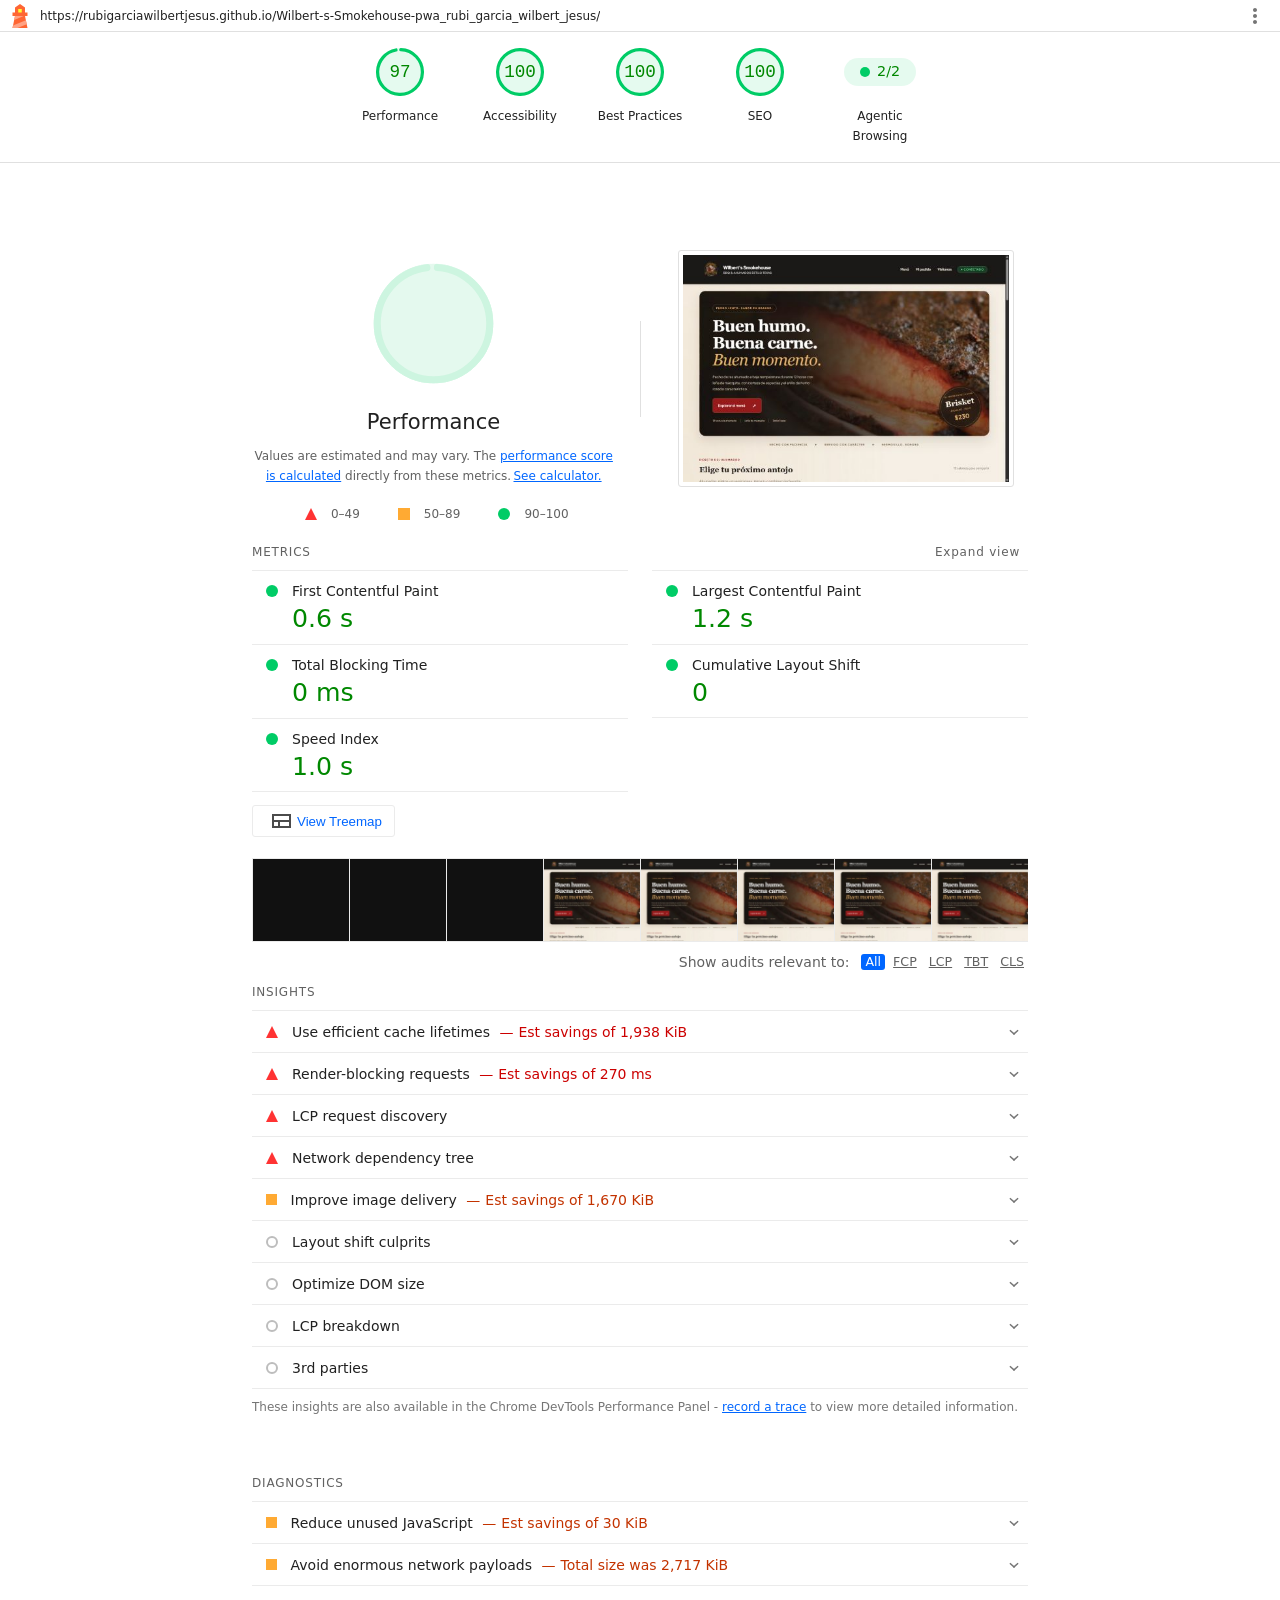
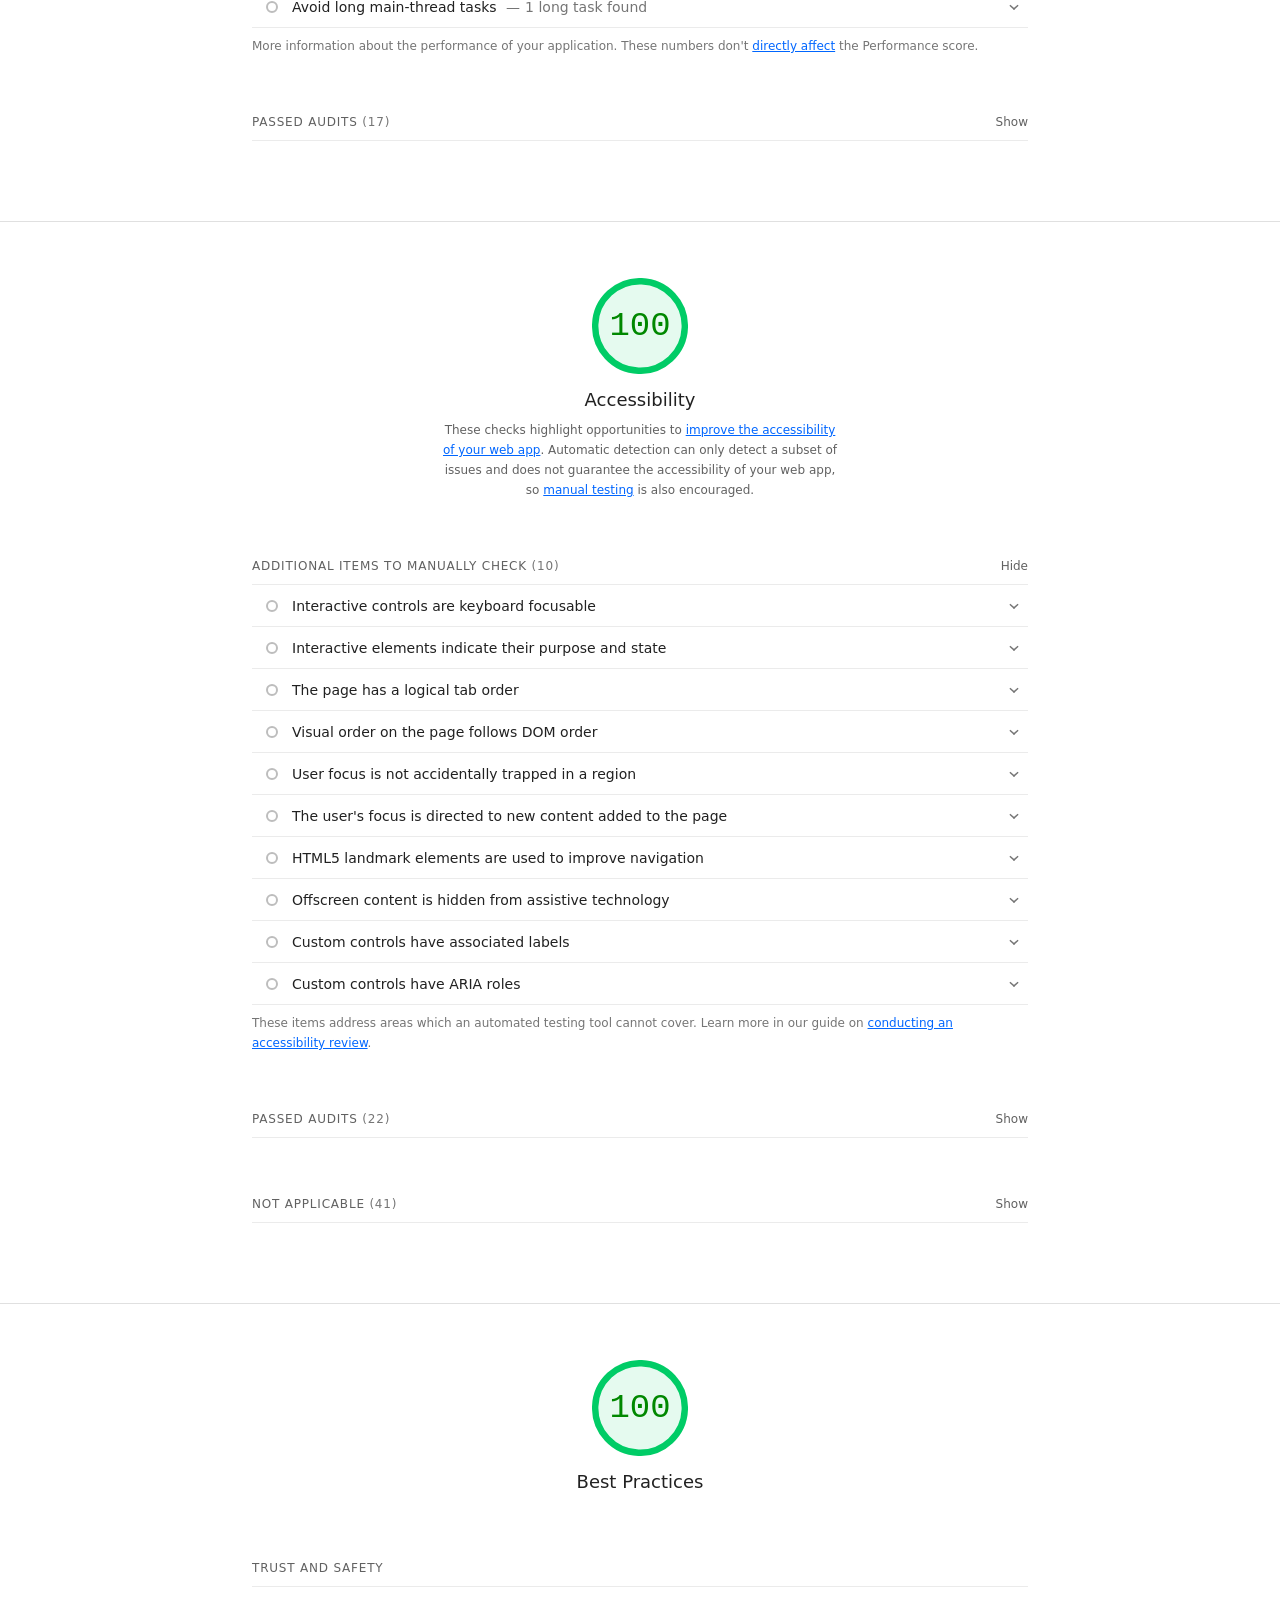
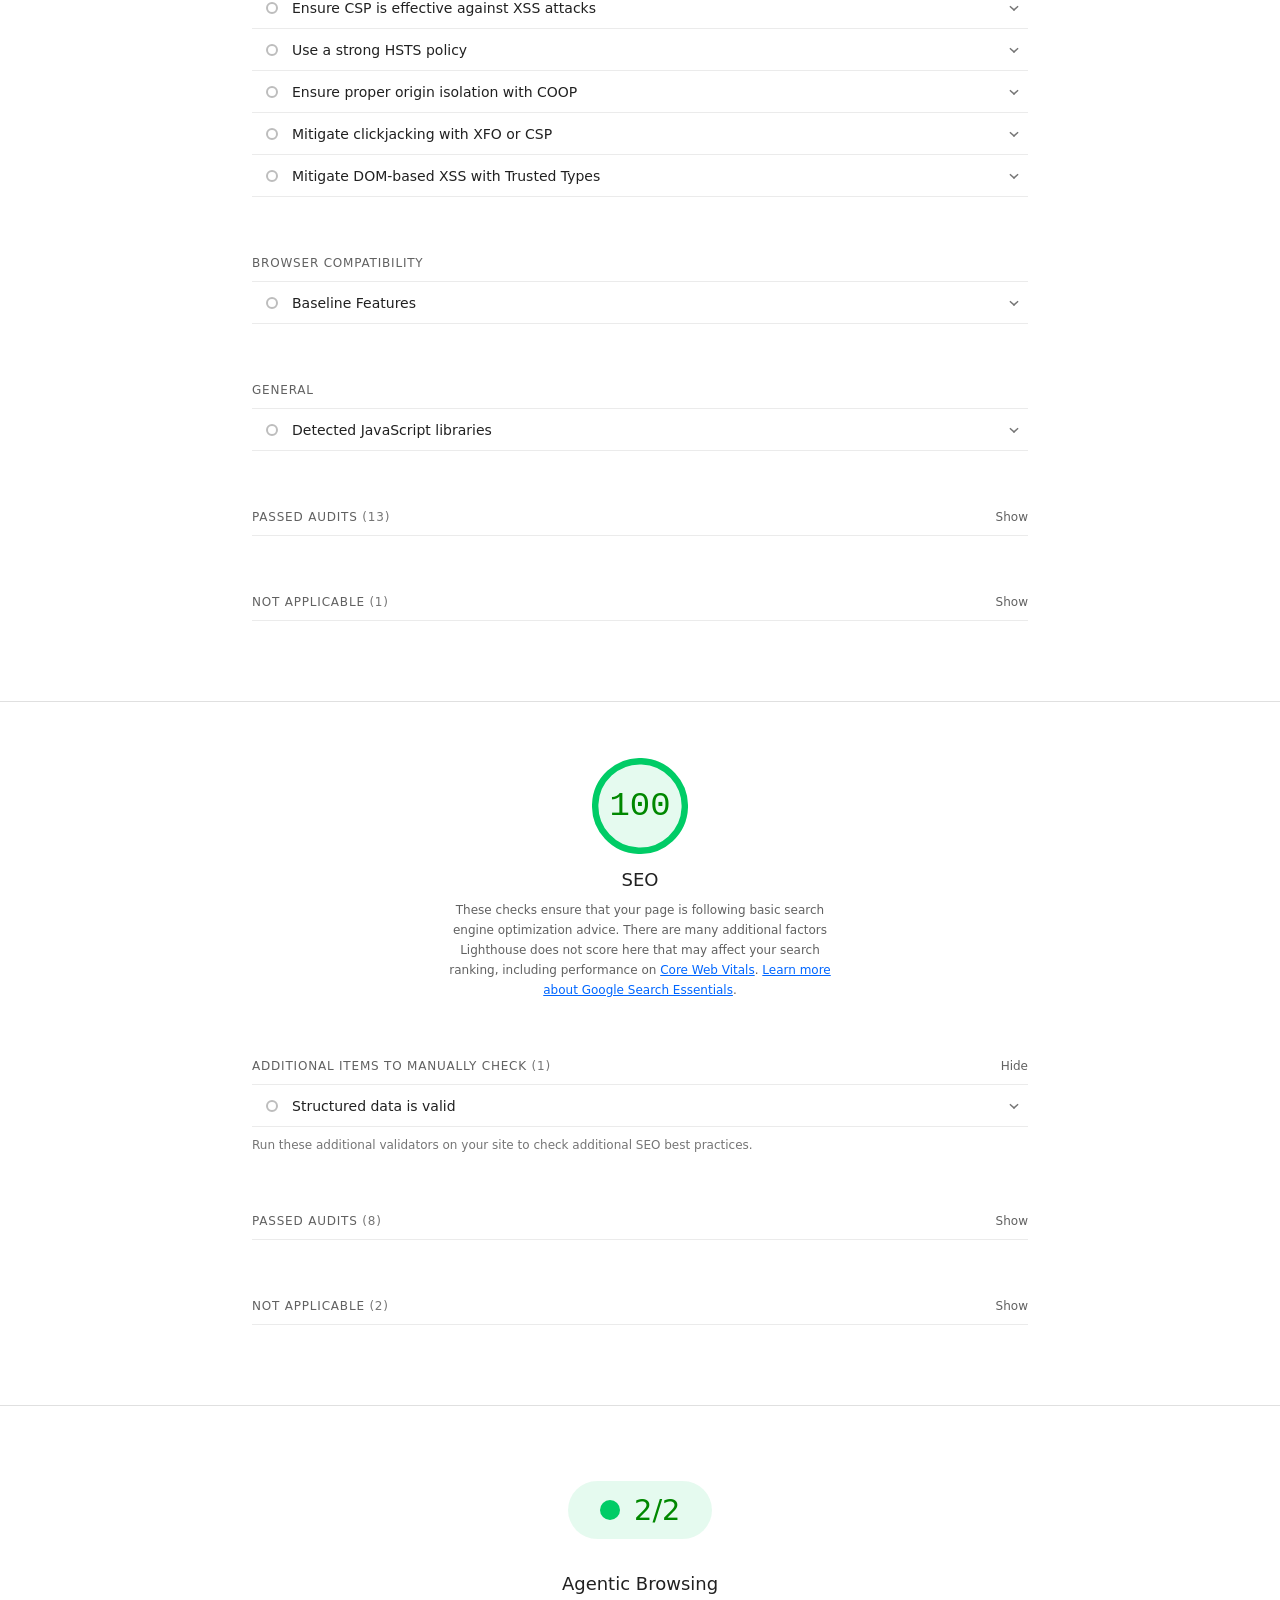
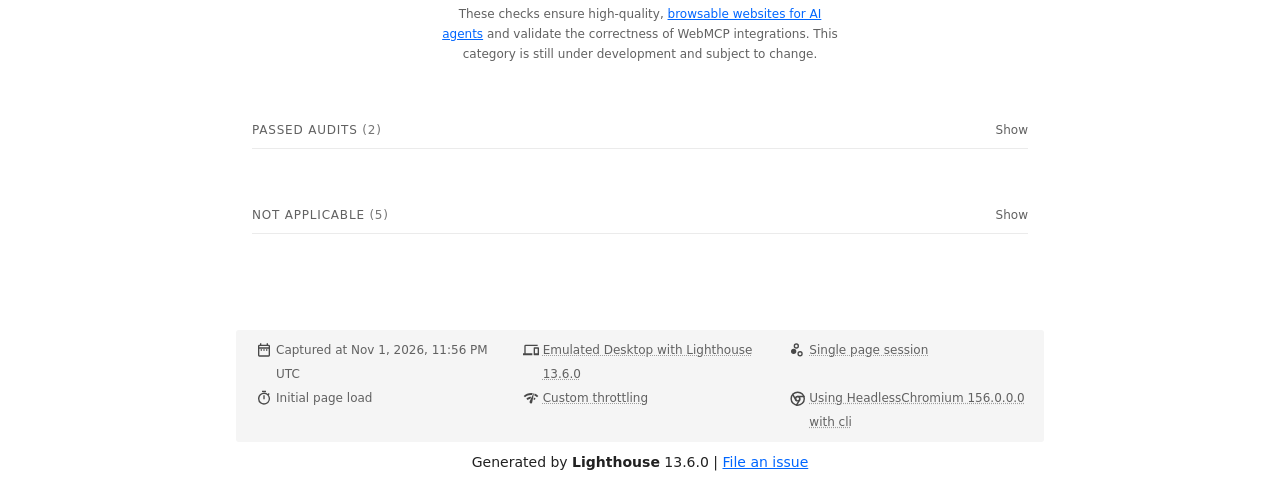
==== commit c7559702: "Avance 4: Correcion de lighthouse movil-escritorio - RUBI GARCIA WILBERT JESUS" ====
--- a/docs/lighthouse-escritorio.html
+++ b/docs/lighthouse-escritorio.html
@@ -17,8 +17,2850 @@
 
   <div id="lh-log"></div>
 
-  <script>window.__LIGHTHOUSE_JSON__ = {"lighthouseVersion":"13.5.0","requestedUrl":"http://localhost:5500/index.html","mainDocumentUrl":"http://localhost:5500/index.html","finalDisplayedUrl":"http://localhost:5500/index.html","finalUrl":"http://localhost:5500/index.html","fetchTime":"2026-10-27T03:47:46.598Z","gatherMode":"navigation","runWarnings":[],"userAgent":"Mozilla/5.0 (Windows NT 10.0; Win64; x64) AppleWebKit/537.36 (KHTML, like Gecko) Chrome/156.0.0.0 Safari/537.36 Edg/156.0.0.0","environment":{"networkUserAgent":"Mozilla/5.0 (Macintosh; Intel Mac OS X 10_15_7) AppleWebKit/537.36 (KHTML, like Gecko) Chrome/156.0.0.0 Safari/537.36","hostUserAgent":"Mozilla/5.0 (Windows NT 10.0; Win64; x64) AppleWebKit/537.36 (KHTML, like Gecko) Chrome/156.0.0.0 Safari/537.36 Edg/156.0.0.0","benchmarkIndex":2258,"credits":{"axe-core":"4.13.0"}},"audits":{"is-on-https":{"id":"is-on-https","title":"Uses HTTPS","description":"All sites should be protected with HTTPS, even ones that don't handle sensitive data. This includes avoiding [mixed content](https://developers.google.com/web/fundamentals/security/prevent-mixed-content/what-is-mixed-content), where some resources are loaded over HTTP despite the initial request being served over HTTPS. HTTPS prevents intruders from tampering with or passively listening in on the communications between your app and your users, and is a prerequisite for HTTP/2 and many new web platform APIs. [Learn more about HTTPS](https://developer.chrome.com/docs/lighthouse/pwa/is-on-https/).","score":1,"scoreDisplayMode":"binary","details":{"type":"table","headings":[{"key":"url","valueType":"url","label":"Insecure URL"},{"key":"resolution","valueType":"text","label":"Request Resolution"}],"items":[]}},"redirects-http":{"id":"redirects-http","title":"Redirects HTTP traffic to HTTPS","description":"Make sure that you redirect all HTTP traffic to HTTPS in order to enable secure web features for all your users. [Learn more](https://developer.chrome.com/docs/lighthouse/pwa/redirects-http/).","score":null,"scoreDisplayMode":"notApplicable"},"first-contentful-paint":{"id":"first-contentful-paint","title":"First Contentful Paint","description":"First Contentful Paint marks the time at which the first text or image is painted. [Learn more about the First Contentful Paint metric](https://developer.chrome.com/docs/lighthouse/performance/first-contentful-paint/).","score":1,"scoreDisplayMode":"numeric","numericValue":475.81520000000006,"numericUnit":"millisecond","displayValue":"0.5 s","scoringOptions":{"p10":934,"median":1600}},"largest-contentful-paint":{"id":"largest-contentful-paint","title":"Largest Contentful Paint","description":"Largest Contentful Paint marks the time at which the largest text or image is painted. [Learn more about the Largest Contentful Paint metric](https://developer.chrome.com/docs/lighthouse/performance/lighthouse-largest-contentful-paint/)","score":0.98,"scoreDisplayMode":"numeric","numericValue":743.514,"numericUnit":"millisecond","displayValue":"0.7 s","scoringOptions":{"p10":1200,"median":2400}},"speed-index":{"id":"speed-index","title":"Speed Index","description":"Speed Index shows how quickly the contents of a page are visibly populated. [Learn more about the Speed Index metric](https://developer.chrome.com/docs/lighthouse/performance/speed-index/).","score":1,"scoreDisplayMode":"numeric","numericValue":475.81520000000006,"numericUnit":"millisecond","displayValue":"0.5 s","scoringOptions":{"p10":1311,"median":2300}},"screenshot-thumbnails":{"id":"screenshot-thumbnails","title":"Screenshot Thumbnails","description":"This is what the load of your site looked like.","score":1,"scoreDisplayMode":"informative","details":{"type":"filmstrip","scale":3000,"items":[{"timing":375,"timestamp":763097796264,"data":"[data-uri]"},{"timing":750,"timestamp":763098171264,"data":"[data-uri]"},{"timing":1125,"timestamp":763098546264,"data":"[data-uri]"},{"timing":1500,"timestamp":763098921264,"data":"[data-uri]"},{"timing":1875,"timestamp":763099296264,"data":"[data-uri]"},{"timing":2250,"timestamp":763099671264,"data":"[data-uri]"},{"timing":2625,"timestamp":763100046264,"data":"[data-uri]"},{"timing":3000,"timestamp":763100421264,"data":"[data-uri]